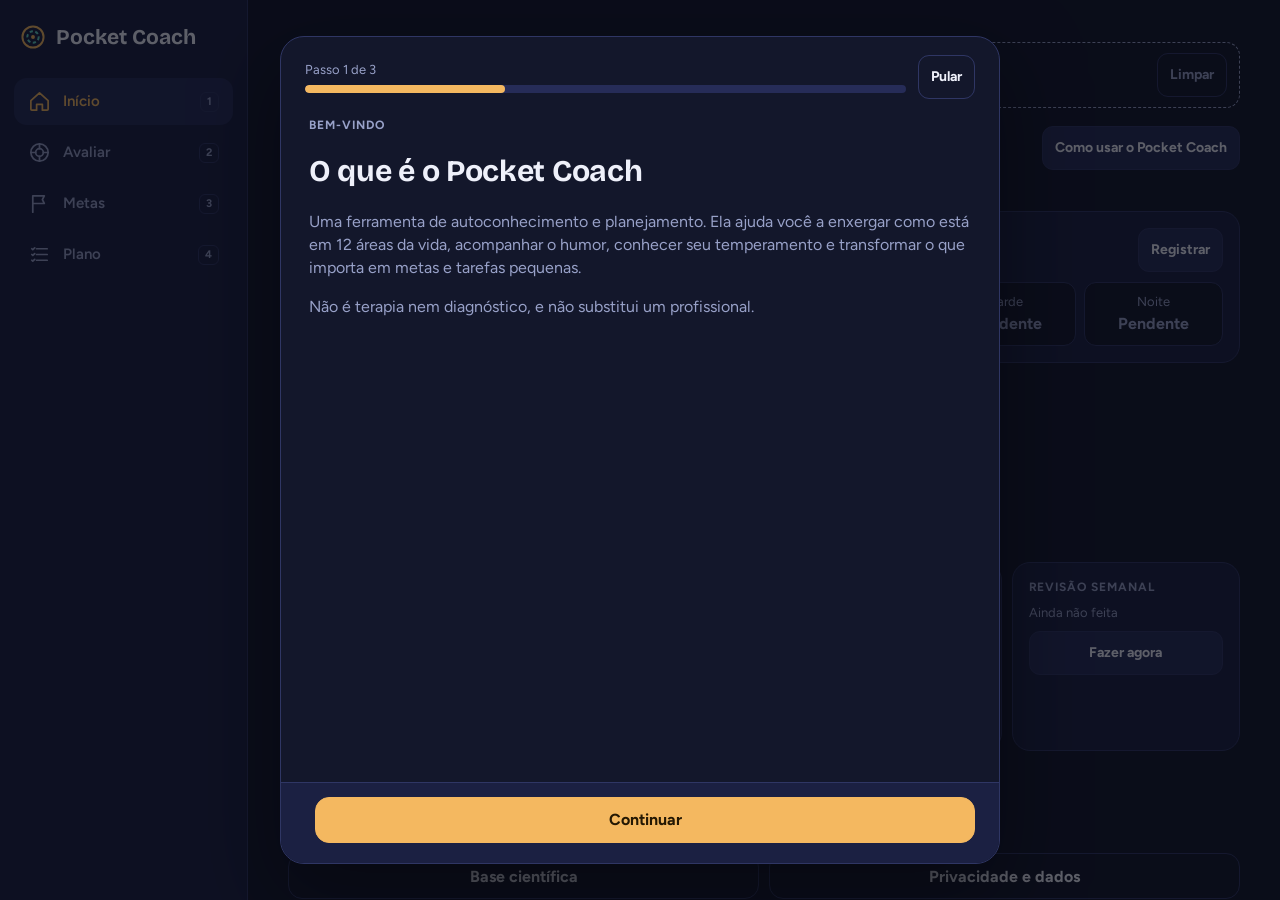
==== coach.html @ 9cab67a9 "Reúne Mapa de autoconhecimento e Pocket Coach numa página única Novo index.html funciona como hub (i" ====
<!DOCTYPE html>
<html lang="pt-BR">
<head>
<meta charset="utf-8">
<meta name="viewport" content="width=device-width, initial-scale=1, viewport-fit=cover">
<title>Pocket Coach</title>
<meta name="theme-color" content="#13172B">
<meta name="mobile-web-app-capable" content="yes">
<meta name="apple-mobile-web-app-capable" content="yes">
<meta name="apple-mobile-web-app-status-bar-style" content="black-translucent">
<meta name="apple-mobile-web-app-title" content="Pocket Coach">
<link rel="manifest" href="manifest.webmanifest">
<link rel="icon" href="icons/icon-192.png">
<link rel="apple-touch-icon" href="icons/apple-touch-icon.png">
<link rel="stylesheet" href="fonts/fonts.css">
<style>html,body{overscroll-behavior:none}#app{padding-top:env(safe-area-inset-top)}nav{padding-bottom:env(safe-area-inset-bottom)}.fab{bottom:calc(84px + env(safe-area-inset-bottom))}.toast{bottom:calc(92px + env(safe-area-inset-bottom))}</style>

<style>
/* Direção: mesa de coach noturna. Tinta azul-índigo, açafrão para o estado atual, verde-água para o desejado. Coluna única de celular. */
:root{
  --bg:#13172B; --bg-outer:#0B0E1C; --surface:#1B2042; --surface2:#262C58; --line:#2F3664;
  --text:#EEF0FA; --muted:#98A1C8; --accent:#F4B860; --accent-ink:#241803; --teal:#5FD0C0; --rose:#F58497;
  --lilac:#A99BF2; --sky:#6EB6F5;
  --display:'Bricolage Grotesque',system-ui,-apple-system,'Segoe UI',sans-serif;
  --body:'Figtree',system-ui,-apple-system,'Segoe UI',sans-serif;
  color-scheme:dark;
}
*{box-sizing:border-box}
html,body{height:100%;margin:0}
body{background:var(--bg-outer);color:var(--text);font:400 16px/1.45 var(--body);-webkit-font-smoothing:antialiased;-webkit-tap-highlight-color:transparent}
button,input,textarea,select{font:inherit;color:inherit}
button{cursor:pointer;border:0;background:none;padding:0}
h1,h2,h3,p{margin:0}
h1,h2,h3{font-family:var(--display);font-weight:700;letter-spacing:-.01em;text-wrap:balance}
:focus-visible{outline:2px solid var(--accent);outline-offset:2px;border-radius:8px}
#app{position:relative;height:100%;max-width:460px;margin:0 auto;background:var(--bg);display:flex;flex-direction:column;overflow:hidden;box-shadow:0 0 0 1px var(--line)}
.top{padding:16px 18px 10px;display:flex;align-items:center;justify-content:space-between;gap:12px;min-height:60px}
.top h1{font-size:24px}
.brand{display:flex;align-items:center;gap:10px;font-family:var(--display);font-weight:700;font-size:19px}
.brand svg{width:26px;height:26px}
main{flex:1;overflow-y:auto;padding:4px 16px 28px;display:flex;flex-direction:column;gap:14px}
nav{display:flex;background:var(--surface);border-top:1px solid var(--line)}
nav button{flex:1;display:flex;flex-direction:column;align-items:center;gap:3px;padding:9px 4px 10px;color:var(--muted);font-size:12px;font-weight:600}
nav button svg{width:23px;height:23px;fill:none;stroke:currentColor;stroke-width:1.8;stroke-linecap:round;stroke-linejoin:round}
nav button.on{color:var(--accent)}
.card{background:var(--surface);border:1px solid var(--line);border-radius:18px;padding:16px}
.card.flat{background:transparent}
.row{display:flex;gap:10px;align-items:center}
.between{justify-content:space-between}
.col{display:flex;flex-direction:column;gap:10px}
.muted{color:var(--muted)}
.cap::first-letter{text-transform:uppercase}
.small{font-size:13px}
.eyebrow{font-size:12px;font-weight:700;letter-spacing:.08em;text-transform:uppercase;color:var(--muted)}
.btn{display:inline-flex;align-items:center;justify-content:center;gap:8px;min-height:46px;padding:0 18px;border-radius:14px;font-weight:700;border:1px solid var(--line);background:var(--surface2)}
.btn.primary{background:var(--accent);color:var(--accent-ink);border-color:var(--accent)}
.btn.ghost{background:transparent}
.btn.block{width:100%}
.btn.sm{min-height:44px;padding:0 12px;font-size:14px;border-radius:11px}
.btn[disabled]{opacity:.4;cursor:not-allowed}
.btn.danger{color:var(--rose)}
.seg{display:flex;background:var(--surface);border:1px solid var(--line);border-radius:13px;padding:3px;gap:2px}
.seg button{flex:1;min-height:44px;padding:9px 6px;border-radius:10px;font-weight:600;font-size:14px;color:var(--muted)}
.seg button.on{background:var(--surface2);color:var(--text)}
.chips{display:flex;flex-wrap:wrap;gap:8px}
.chip{min-height:44px;padding:9px 14px;border-radius:999px;border:1px solid var(--line);background:var(--surface);font-size:14px;font-weight:600;color:var(--text)}
.chip.on{background:var(--accent);border-color:var(--accent);color:var(--accent-ink)}
.tag{display:inline-block;padding:3px 9px;border-radius:999px;font-size:12px;font-weight:700;background:var(--surface2);color:var(--muted)}
.tag.demo{background:transparent;border:1px dashed var(--muted)}
.tag.low{background:rgba(245,132,151,.16);color:var(--rose)}
.bar{height:8px;border-radius:99px;background:var(--surface2);overflow:hidden}
.bar>i{display:block;height:100%;border-radius:99px;background:var(--accent)}
.bar.teal>i{background:var(--teal)}
.banner{display:flex;gap:12px;align-items:center;justify-content:space-between;border:1px dashed var(--muted);border-radius:14px;padding:10px 12px;font-size:13px;color:var(--muted)}
.big{font-family:var(--display);font-weight:700;font-size:44px;line-height:1;font-variant-numeric:tabular-nums}
.radar{width:100%;height:auto;display:block;max-width:360px;margin:0 auto}
.radar .ring{fill:none;stroke:var(--line);stroke-width:1}
.radar .axis{stroke:var(--line);stroke-width:1}
.radar .mold{stroke:var(--muted);stroke-width:1.6;fill:rgba(255,255,255,.025)}
.radar .cur{fill:rgba(244,184,96,.22);stroke:var(--accent);stroke-width:2.2;stroke-linejoin:round}
.radar .prv{fill:none;stroke:var(--muted);stroke-width:1.8;stroke-dasharray:2 3;stroke-linejoin:round}
.legend i.p{border-top:3px dotted var(--muted)}
.evo text{font-family:var(--body,inherit)}
.radar .des{fill:rgba(95,208,192,.07);stroke:var(--teal);stroke-width:2;stroke-dasharray:5 4;stroke-linejoin:round}
.radar .dot{fill:var(--accent)}
.radar .lbl{fill:var(--muted);font-size:10.5px;font-weight:700;cursor:pointer}
.radar .lbl.sel{fill:var(--accent)}
.radar .lbl2{fill:var(--text);font-size:12px;font-weight:700}
.legend{display:flex;gap:16px;justify-content:center;font-size:13px;color:var(--muted)}
.legend i{display:inline-block;width:14px;height:0;border-top:3px solid var(--accent);vertical-align:middle;margin-right:6px}
.legend i.d{border-top:3px dashed var(--teal)}
.prow{display:grid;grid-template-columns:1fr auto;gap:4px 10px;align-items:center;padding:12px 0;border-top:1px solid var(--line)}
.prow:first-child{border-top:0}
.prow .bar{grid-column:1/-1}
.val{font-family:var(--display);font-weight:700;font-variant-numeric:tabular-nums}
.delta{font-size:12px;font-weight:700;margin-left:6px}
.delta.up{color:var(--teal)}.delta.dn{color:var(--rose)}
/* overlays */
.overlay{position:absolute;inset:0;background:var(--bg);display:flex;flex-direction:column;z-index:20;animation:rise .22s ease-out}
.overlay .head{display:flex;align-items:center;gap:12px;padding:14px 16px 8px}
.overlay .body{flex:1;overflow-y:auto;padding:8px 18px 20px;display:flex;flex-direction:column;gap:16px}
.overlay .foot{display:flex;gap:10px;padding:12px 16px 16px;border-top:1px solid var(--line);background:var(--surface)}
.overlay .foot .btn{flex:1}
.x{width:40px;height:40px;border-radius:12px;display:grid;place-items:center;background:var(--surface);border:1px solid var(--line);font-size:20px;color:var(--muted)}
.prog{flex:1}
@keyframes rise{from{opacity:0;transform:translateY(14px)}to{opacity:1;transform:none}}
@keyframes pop{from{opacity:0;transform:translateY(8px)}to{opacity:1;transform:none}}
.scrim{position:absolute;inset:0;background:rgba(5,7,16,.6);z-index:30;display:flex;align-items:flex-end}
.sheet{width:100%;max-height:88%;overflow-y:auto;background:var(--surface);border-radius:22px 22px 0 0;border:1px solid var(--line);border-bottom:0;padding:18px 18px 22px;display:flex;flex-direction:column;gap:14px;animation:rise .2s ease-out}
.grip{width:44px;height:4px;border-radius:9px;background:var(--line);align-self:center}
/* inputs */
.field{display:flex;flex-direction:column;gap:6px}
.field label{font-size:13px;font-weight:700;color:var(--muted)}
input[type=text],input[type=date],textarea,select{width:100%;background:var(--bg);border:1px solid var(--line);border-radius:13px;padding:12px 14px;min-height:46px}
textarea{min-height:96px;resize:vertical}
input::placeholder,textarea::placeholder{color:#6F78A3}
/* scales */
.q{display:flex;flex-direction:column;gap:10px;padding:14px 0;border-top:1px solid var(--line)}
.q:first-of-type{border-top:0}
.scale{display:flex;gap:4px}
.scale button{flex:1;min-width:0;height:42px;border-radius:10px;border:1px solid var(--line);background:var(--surface);color:var(--muted);font-weight:700;font-size:14px;font-variant-numeric:tabular-nums}
.scale button.on{background:var(--accent);border-color:var(--accent);color:var(--accent-ink)}
.ends{display:flex;justify-content:space-between;font-size:12px;color:var(--muted)}
.likert{display:flex;flex-direction:column;gap:10px}
.likert button{padding:15px 16px;border-radius:15px;border:1px solid var(--line);background:var(--surface);text-align:left;font-weight:600;display:flex;gap:12px;align-items:center}
.likert button b{width:28px;height:28px;border-radius:50%;display:grid;place-items:center;background:var(--surface2);font-size:13px}
.likert button.on{border-color:var(--accent);background:rgba(244,184,96,.14)}
.likert button.on b{background:var(--accent);color:var(--accent-ink)}
.stmt{font-family:var(--display);font-size:26px;line-height:1.2;font-weight:700;text-wrap:balance}
/* mood */
.moods{display:grid;grid-template-columns:1fr 1fr;gap:10px}
.mood{display:flex;flex-direction:column;align-items:center;gap:6px;padding:14px 8px;border-radius:18px;border:1px solid var(--line);background:var(--surface);text-align:center}
.mood .em{font-size:40px;line-height:1}
.mood .nm{font-weight:700}
.mood.on{border-color:var(--accent);background:rgba(244,184,96,.12)}
.moodlock{display:flex;flex-direction:column;gap:14px;transition:opacity .2s}
.moodlock.on{opacity:.45;filter:grayscale(.5);pointer-events:none;user-select:none}
.saved{display:flex;gap:12px;align-items:center;padding:12px 14px;border-radius:14px;background:rgba(95,208,192,.12);border:1px solid var(--teal)}
.saved .ck{width:30px;height:30px;border-radius:50%;background:var(--teal);color:var(--accent-ink);display:grid;place-items:center;font-weight:800;flex:none}
.dots{display:flex;gap:6px;margin-top:2px}
.dots span{width:30px;height:30px;border-radius:50%;border:1px solid var(--line);display:grid;place-items:center;font-size:12px;font-weight:700;color:var(--muted);background:var(--bg)}
.dots span.on{background:var(--accent);color:var(--accent-ink);border-color:var(--accent)}
/* tasks */
.task{display:flex;gap:12px;align-items:flex-start;padding:12px 0;border-top:1px solid var(--line)}
.task:first-child{border-top:0}
.chk{position:relative;flex:none;width:28px;height:28px;border-radius:50%;border:2px solid var(--muted);display:grid;place-items:center;margin-top:1px}
.chk::after{content:'';position:absolute;inset:-9px}
.chk.on{background:var(--teal);border-color:var(--teal)}
.chk svg{width:15px;height:15px;stroke:#06201C;fill:none;stroke-width:3;stroke-linecap:round;stroke-linejoin:round}
.task .tx{flex:1;min-width:0;text-align:left}
.task.done .tt{text-decoration:line-through;color:var(--muted)}
.fab{position:absolute;right:16px;bottom:84px;z-index:10;box-shadow:0 8px 24px rgba(0,0,0,.4)}
/* chat */
.bub{max-width:88%;padding:12px 14px;border-radius:18px;line-height:1.45}
.bub.c{background:var(--surface);border:1px solid var(--line);border-top-left-radius:6px;align-self:flex-start}
.bub.u{background:var(--accent);color:var(--accent-ink);font-weight:600;border-top-right-radius:6px;align-self:flex-end}
.bub.new{animation:pop .35s ease-out both}
.pgrid{display:grid;grid-template-columns:1fr 1fr;gap:10px}
.pgrid button{padding:14px;border-radius:16px;border:1px solid var(--line);background:var(--surface);text-align:left;display:flex;flex-direction:column;gap:4px}
.pgrid .val{color:var(--accent)}
.toast{position:absolute;left:50%;bottom:92px;transform:translate(-50%,10px);background:var(--text);color:#13172B;font-weight:700;font-size:14px;padding:10px 16px;border-radius:999px;opacity:0;pointer-events:none;transition:.25s;z-index:60;max-width:90%;text-align:center}
.toast.show{opacity:1;transform:translate(-50%,0)}
.stepper{display:flex;align-items:center;gap:8px}
.stepper button{width:34px;height:34px;border-radius:10px;border:1px solid var(--line);background:var(--surface2);font-size:18px;font-weight:700}
.stepper .val{min-width:30px;text-align:center}
.bf{display:flex;flex-direction:column;gap:6px;padding:14px 0;border-top:1px solid var(--line)}
.bf:first-child{border-top:0}
.track s{position:absolute;top:-3px;bottom:-3px;background:rgba(255,255,255,.2);border:1.5px solid rgba(255,255,255,.75);border-radius:6px}
.polos{display:flex;justify-content:space-between;gap:16px;font-weight:600;font-size:15px;line-height:1.3}
.scale.afs button{height:52px;display:flex;flex-direction:column;align-items:center;justify-content:center;gap:2px;padding:0}
.scale.afs button small{font-size:9.5px;font-weight:600;opacity:.8}
.polos span{flex:1}.polos span:last-child{text-align:right}
.track{position:relative;height:10px;border-radius:99px;background:var(--surface2)}
.track i{position:absolute;left:0;top:0;bottom:0;border-radius:99px}
.track u{position:absolute;top:-2px;bottom:-2px;width:1px;background:var(--line)}
.arrow{font-weight:700;font-size:15px;min-width:34px;text-align:right}
.back{display:inline-flex;align-items:center;gap:4px;min-height:40px;padding:0 14px 0 10px;border-radius:12px;border:1px solid var(--line);background:var(--surface);font-weight:700;font-size:14px;color:var(--text)}
.top .l{display:flex;align-items:center;gap:12px;min-width:0}
details.card summary{cursor:pointer;font-family:var(--display);font-weight:700;font-size:18px;list-style:none;display:flex;justify-content:space-between;align-items:center;gap:8px}
details.card summary::-webkit-details-marker{display:none}
details.card summary::after{content:'+';color:var(--accent);font-size:24px;line-height:1}
details[open].card summary::after{content:'−'}
.refs p{font-size:13px;color:var(--muted);padding-left:16px;text-indent:-16px;margin:8px 0}
.about p,.about li{font-size:15px}
.about ul{margin:0;padding-left:20px;display:flex;flex-direction:column;gap:8px}
.note{border-left:3px solid var(--accent);padding:8px 12px;background:rgba(244,184,96,.08);border-radius:0 10px 10px 0;font-size:14px}
.spark{width:100%;height:60px;display:block}

/* ===== desktop / tablet ===== */
.sbrand,.kbd{display:none}
@media (min-width:860px){.mbr{display:none}}
@media (min-width:860px){
  #app{max-width:none;display:grid;grid-template-columns:248px minmax(0,1fr);grid-template-rows:auto minmax(0,1fr);box-shadow:none}
  #layer{grid-area:2/2;width:0;height:0}
  nav{grid-column:1;grid-row:1/-1;flex-direction:column;gap:4px;padding:22px 14px;border-top:0;border-right:1px solid var(--line);align-items:stretch}
  .sbrand{display:flex;margin:0 6px 22px;font-size:21px}
  nav button{flex:none;flex-direction:row;gap:12px;padding:12px 14px;border-radius:13px;font-size:15px;justify-content:flex-start}
  nav button:hover{background:var(--surface2);color:var(--text)}
  nav button.on{background:var(--surface2);color:var(--accent)}
  nav .kbd{display:inline-block;margin-left:auto;font-size:11px;font-weight:700;color:var(--muted);border:1px solid var(--line);border-radius:6px;padding:1px 6px}
  .top{grid-column:2;grid-row:1;padding:26px 40px 8px;min-height:0}
  .top .brand{display:none}
  .top h1{font-size:30px}
  #app:has(main.wide) .top{padding-inline:max(40px,calc((100% - 1080px)/2))}
  #app:has(main:not(.wide)) .top{padding-inline:max(40px,calc((100% - 760px)/2))}
  main{grid-column:2;grid-row:2;padding:8px max(40px,calc((100% - 760px)/2)) 48px;gap:16px}
  main.wide{padding-inline:max(40px,calc((100% - 1080px)/2))}
  .radar{max-width:440px}
  .overlay{inset:4vh 0;margin:0 auto;width:min(720px,94vw);border-radius:24px;border:1px solid var(--line);box-shadow:0 0 0 100vmax rgba(5,7,16,.62),0 30px 80px rgba(0,0,0,.5);overflow:hidden}
  .overlay .body{padding:10px 28px 24px}
  .overlay .head{padding:18px 24px 8px}
  .overlay .foot{padding:14px 24px 20px}
  .scrim{align-items:center;justify-content:center}
  .sheet{width:min(580px,94vw);max-height:90%;border-radius:22px;border-bottom:1px solid var(--line)}
  .fab{right:40px;bottom:32px}
  .toast{bottom:32px}
  .btn:hover:not([disabled]){filter:brightness(1.1)}
  .chip:hover,.pgrid button:hover,.mood:hover,.likert button:hover{border-color:var(--muted)}
}
@media (min-width:1180px){
  main.wide{display:grid;grid-template-columns:repeat(2,minmax(0,1fr));align-items:start;gap:18px}
  main.wide>.span2,main.wide>.banner,main.wide>.seg{grid-column:1/-1}
  main.s-roda>section:nth-of-type(1):not(:only-of-type){grid-column:1;grid-row:2/span 3;position:sticky;top:0}
  main.s-roda>section:nth-of-type(n+2),main.s-roda>button{grid-column:2}
  main.s-roda>section:nth-of-type(1):only-of-type{grid-column:1/-1}
}
@media (prefers-reduced-motion:reduce){*{animation:none!important;transition:none!important;scroll-behavior:auto!important}}
</style>
</head>
<body>
<div id="app">
  <div class="top" id="top"></div>
  <main id="main"></main>
  <nav id="nav" aria-label="Navegação principal"></nav>
  <div id="layer"></div>
  <div class="toast" id="toast" role="status" aria-live="polite"></div>
</div>
<script>
(()=>{
'use strict';
/* ============ utilidades ============ */
const KEY='pocketcoach.v2';
const $=s=>document.querySelector(s);
const esc=s=>String(s==null?'':s).replace(/[&<>"']/g,c=>({'&':'&amp;','<':'&lt;','>':'&gt;','"':'&quot;',"'":'&#39;'}[c]));
const pad=n=>String(n).padStart(2,'0');
const dk=d=>d.getFullYear()+'-'+pad(d.getMonth()+1)+'-'+pad(d.getDate());
const parse=k=>{const a=k.split('-').map(Number);return new Date(a[0],a[1]-1,a[2])};
const addD=(k,n)=>{const d=parse(k);d.setDate(d.getDate()+n);return dk(d)};
const today=()=>dk(new Date());
const f1=n=>(Math.round(n*10)/10).toFixed(1).replace('.',',');
const fdate=(k,o)=>parse(k).toLocaleDateString('pt-BR',o||{day:'numeric',month:'short'});
const diffDays=(a,b)=>Math.round((parse(a)-parse(b))/864e5);
const pick=a=>a[Math.floor(Math.random()*a.length)];
const mean=a=>a.reduce((x,y)=>x+y,0)/a.length;

/* ============ dados: pilares ============ */
const P=[
 {id:'sau',ab:'SAU',n:'Saúde e disposição',area:'Pessoal'},
 {id:'int',ab:'INT',n:'Intelecto e habilidades',area:'Pessoal'},
 {id:'emo',ab:'EMO',n:'Equilíbrio emocional',area:'Pessoal'},
 {id:'car',ab:'CAR',n:'Carreira e negócios',area:'Contribuição social'},
 {id:'fin',ab:'FIN',n:'Finanças',area:'Contribuição social'},
 {id:'res',ab:'RES',n:'Responsabilidade social',area:'Contribuição social'},
 {id:'fam',ab:'FAM',n:'Família',d:'pais, irmãos e filhos',area:'Relacionamentos'},
 {id:'amo',ab:'AMO',n:'Relacionamento amoroso',area:'Relacionamentos'},
 {id:'soc',ab:'SOC',n:'Vida social',area:'Relacionamentos'},
 {id:'laz',ab:'LAZ',n:'Lazer',d:'hobbies e diversão',area:'Qualidade de vida'},
 {id:'esp',ab:'ESP',n:'Espiritualidade',area:'Qualidade de vida'},
 {id:'sat',ab:'SAT',n:'Satisfação com a vida',area:'Qualidade de vida'}];
const PM=Object.fromEntries(P.map(p=>[p.id,p]));

const COND=[
 {k:'estudante',t:'Sou estudante'},
 {k:'aposentado',t:'Sou aposentado(a)'},
 {k:'filhos',t:'Tenho filhos'},
 {k:'solteiro',t:'Não tenho relacionamento amoroso'}];

const ITEMS={
 sau:{base:['Tenho um sono restaurador.','Pratico exercícios físicos de maneira regular e eficaz.','Tenho uma alimentação equilibrada e nutritiva.','Estou satisfeito(a) com minha aparência física.','Sou uma pessoa cheia de energia e vitalidade.']},
 int:{base:['Tenho buscado adquirir novos conhecimentos (palestras, cursos de capacitação, etc.).','O conhecimento adquirido traz resultados práticos para minha vida.','Pratico a leitura com frequência (livros, notícias, revistas especializadas, etc.).','Tenho aprendido habilidades que me ajudem a superar meus desafios.','Tenho buscado ampliar minha cultura de modo geral.']},
 emo:{base:['Consigo responder a eventos estressantes com assertividade, sem perder o controle.','Sinto emoções positivas com mais frequência do que emoções negativas.','Consigo tomar decisões assertivas em momentos de pressão.']},
 car:{base:['Estou satisfeito(a) com meu trabalho.','Tenho perspectivas de crescimento em minha carreira.','Trabalho na profissão que escolhi.','Invisto em meu desenvolvimento intelectual.','Tenho metas claras para essa área de minha vida. Sei aonde quero chegar.'],
  cond:{estudante:['Estou plenamente satisfeito(a) com o curso que faço atualmente.','Faço este curso por escolha minha.','Faço cursos complementares significativos para minha futura carreira.','Dedico-me significativamente aos meus estudos.'],
        aposentado:['Vivo meu tempo de forma bem organizada para aproveitar minha aposentadoria.','Pratico um hobby revigorante regularmente.','Estou satisfeito(a) com a minha condição de aposentado(a).']}},
 fin:{base:['Ganho adequadamente pelo trabalho que realizo.','Considero que possuo equilíbrio financeiro.','Meu padrão de vida é compatível com meus ganhos.','Ganho mais dinheiro do que preciso para manter uma boa qualidade de vida.','Tenho o hábito de investir meus rendimentos e acompanhar a rentabilidade.'],
  cond:{estudante:['Meu recurso financeiro satisfaz minhas necessidades.','Gasto menos do que costumo receber.','Preocupo-me em administrar meus recursos financeiros.']}},
 res:{base:['Estou atento(a) às demandas da minha vizinhança/comunidade.','Preocupo-me com a preservação do meio ambiente e ajo com economia de eletricidade e água, reciclagem de lixo, etc.','Tenho costume de ajudar os mais necessitados (com dinheiro ou trabalho voluntário).','Participo de campanhas solidárias.']},
 fam:{base:['Sinto gratidão pelo que meus pais fizeram por mim.','Sinto gratidão pelo que meus cuidadores/tutores fizeram por mim.','Possuo uma relação harmoniosa e de respeito com minha família.','Vivo em união com minha família.','Expresso abertamente afeto e carinho pela minha família.','Estou satisfeito(a) com minhas relações familiares.'],
  cond:{filhos:['Minha relação com meus filhos é de compreensão e respeito mútuo.','Demonstro aos meus filhos que eles podem confiar em mim.','Expresso nas minhas palavras e comportamento o meu carinho pelos meus filhos.','Minha relação com meus filhos é equilibrada, pois consigo demonstrar cuidado sem sufocá-los.','Reservo e passo um tempo de qualidade satisfatório com meu(s) filho(s), capaz de gerar união entre nós.']}},
 amo:{base:['Existe harmonia em meu relacionamento (namoro, casamento, etc.).','Busco considerar as ideias e opiniões do(a) meu(minha) companheiro(a).','Sinto que sou compreendido(a) por minha(meu) parceira(o).','Minha vida sexual é satisfatória.','Há respeito e fidelidade em meu relacionamento amoroso.'],
  cond:{solteiro:['Estou satisfeito(a) em estar solteiro(a).','Sou feliz em estar comigo mesmo(a).','Estar solteiro(a), para mim, é uma opção neste momento.']}},
 soc:{base:['Possuo um círculo agradável de amigos e amigas.','Possuo vida social satisfatória, de acordo com meus propósitos.','Quando estou com minhas amizades, consigo agradar e ser agradado(a), sem me sufocar ou sufocar os outros.']},
 laz:{base:['Possuo um hobby/passatempo revigorante.','Tenho o hábito de me divertir na medida certa.','Meus momentos de lazer não são negligenciados constantemente em função das minhas obrigações.','Tenho vontade e energia suficientes para me dedicar aos meus momentos de lazer.']},
 esp:{base:['Pratico momentos de contemplação (da natureza, do corpo, da mente) regularmente.','Estou em paz comigo mesmo(a).','Tenho um sentido/propósito de vida.','Tenho uma visão positiva de futuro.','Sinto que faço parte de um todo maior do que eu.']},
 sat:{base:['Tenho conseguido trazer para a vida prática o potencial que existe dentro de mim.','Minha vida se aproxima dos meus ideais.','A minha condição de vida é excelente.','Até agora, consegui obter aquilo que era importante na vida.','Se pudesse viver a minha vida de novo, não alteraria praticamente nada.']}
};
function itemsFor(id,cond){
  const it=ITEMS[id];let a=it.base.slice();
  if(it.cond)Object.keys(it.cond).forEach(k=>{if(cond&&cond[k])a=a.concat(it.cond[k])});
  return a;
}

/* ============ dados: coach (frases de acolhimento, subáreas e mensagens) ============ */
const CH={
 car:{subs:[["Gerenciar estresse e pressão no trabalho", "Reduzir a sobrecarga com estratégias de regulação do estresse e limites de carga de trabalho.", "hum"], ["Melhorar foco e produtividade", "Organizar a atenção e as prioridades para produzir sem esgotamento.", "rot"], ["Equilibrar vida profissional e pessoal", "Definir fronteiras entre trabalho e vida pessoal e proteger o tempo de recuperação.", "lim"], ["Encontrar mais propósito e satisfação no trabalho", "Examinar o que no trabalho é significativo e onde há margem para ajustar funções e escolhas.", null], ["Autoconfiança e liderança", "Desenvolver autoeficácia e comunicação para assumir responsabilidades e influenciar decisões.", "soc"]]},
 sau:{subs:[["Criar uma rotina de autocuidado físico", "Estabelecer hábitos simples e sustentáveis de cuidado com o corpo.", "rot"], ["Melhorar hábitos alimentares", "Fazer ajustes graduais na alimentação, com mudanças pequenas e mensuráveis.", "rot"], ["Aumentar energia e disposição diária", "Identificar o que reduz sua energia (sono, rotina, carga) e testar ajustes.", "hum"], ["Regular o sono e descanso", "Regularizar horários e condições de sono, que sustentam humor e desempenho.", "hum"], ["Retomar a prática de atividade física", "Reintroduzir movimento em doses viáveis, priorizando frequência antes de intensidade.", "rot"]]},
 int:{subs:[["Melhorar foco e concentração nos estudos", "Estruturar sessões de estudo com menos interrupções e um objetivo claro por sessão.", "rot"], ["Desenvolver novas competências profissionais", "Definir uma competência-alvo e um plano de prática alinhado à carreira.", "nov"], ["Criar disciplina para o aprendizado contínuo", "Transformar o estudo em hábito, com horários e gatilhos definidos.", "rot"], ["Organizar tempo de estudo e rotina mental", "Planejar a semana de estudo e reduzir a sobrecarga de tarefas simultâneas.", "rot"], ["Melhorar memória e retenção de informações", "Usar recuperação ativa e revisão espaçada no lugar da simples releitura.", "nov"]]},
 emo:{subs:[["Reduzir ansiedade e preocupação excessiva", "Praticar regulação (respiração, reavaliação, registro de pensamentos) e reduzir gatilhos evitáveis.", "hum"], ["Praticar autocompaixão e aceitação", "Tratar as próprias falhas com a consideração que se daria a outra pessoa, sem abrir mão de padrões.", "hum"], ["Melhorar autoestima e autoconfiança", "Apoiar a autoavaliação em evidências de ações realizadas, e não em desempenho perfeito.", "hum"], ["Superar bloqueios emocionais e crenças limitantes", "Identificar crenças rígidas que restringem suas escolhas e testá-las com experimentos pequenos.", "hum"], ["Aprender a lidar com críticas e frustrações", "Separar a informação útil da crítica e desenvolver respostas mais calmas à frustração.", "hum"]]},
 fin:{subs:[["Sair das dívidas e recuperar estabilidade financeira", "Mapear dívidas, priorizar pelo custo e renegociar; considerar serviços gratuitos de educação financeira.", "rot"], ["Criar hábitos de consumo consciente", "Rever gastos por categoria e ajustar decisões de compra por impulso.", "rot"], ["Planejar metas financeiras de curto e longo prazo", "Definir valores e prazos para reserva, objetivos e aposentadoria.", "rot"], ["Aprender a investir e multiplicar recursos", "Estudar conceitos básicos de risco, prazo e diversificação antes de decidir.", "nov"], ["Construir independência e segurança financeira", "Estruturar renda, reserva e proteção contra imprevistos.", "rot"]]},
 res:{subs:[["Engajar-se em causas comunitárias ou ambientais", "Escolher uma causa e uma forma concreta de participar, com frequência realista.", "soc"], ["Aprender a contribuir de forma ética e sustentável", "Examinar o impacto das suas escolhas de consumo e ação e ajustá-las com critérios claros.", null], ["Fortalecer empatia e cidadania ativa", "Ampliar a compreensão de perspectivas diferentes e participar de decisões coletivas.", null], ["Tornar-se um agente de transformação social", "Definir um problema, aliados e um primeiro projeto de pequena escala.", "soc"], ["Integrar valores sociais às escolhas pessoais", "Alinhar hábitos cotidianos (trabalho, consumo, tempo) aos valores declarados.", null]]},
 fam:{subs:[["Estabelecer limites saudáveis", "Comunicar com clareza e respeito o que é aceitável para você e sustentar o combinado.", "lim"], ["Fortalecer vínculos afetivos e apoio mútuo", "Criar rituais de contato e gestos regulares de cuidado.", null], ["Resolver conflitos familiares pendentes", "Escolher um conflito, definir o resultado desejado e preparar uma conversa objetiva.", "lim"], ["Equilibrar tempo e presença com familiares", "Reservar tempo de atenção plena com a família, mesmo que curto.", "rot"], ["Construir um ambiente familiar mais harmonioso", "Combinar regras e responsabilidades da casa e reduzir fontes recorrentes de atrito.", "lim"]]},
 amo:{subs:[["Melhorar comunicação e escuta no relacionamento", "Praticar pedidos claros e escuta sem interrupção.", "soc"], ["Reacender conexão e intimidade emocional", "Reintroduzir tempo de qualidade e gestos de atenção na rotina do casal.", null], ["Aprender a lidar com ciúmes e inseguranças", "Identificar gatilhos, testar pensamentos automáticos e conversar sobre necessidades sem acusação.", "hum"], ["Construir uma relação mais equilibrada e madura", "Revisar a divisão de responsabilidades e as expectativas mútuas.", "lim"], ["Desenvolver amor-próprio para relacionar-se melhor", "Fortalecer autocuidado e limites individuais dentro da relação.", "hum"]]},
 soc:{subs:[["Ampliar círculo social e fazer novas amizades", "Escolher contextos regulares (grupos, atividades) em que o contato se repita.", "soc"], ["Melhorar habilidades de comunicação interpessoal", "Praticar escuta ativa e expressão clara em situações reais.", "soc"], ["Sentir-se mais confiante em ambientes sociais", "Fazer exposição gradual a situações sociais, com metas pequenas.", "soc"], ["Criar vínculos significativos e duradouros", "Manter contato regular com poucas pessoas importantes.", null], ["Equilibrar tempo entre vida social e individual", "Definir quanto tempo social e quanto tempo a sós você precisa.", null]]},
 laz:{subs:[["Redescobrir prazer e leveza no dia a dia", "Registrar o que lhe dá prazer e reintroduzir essas atividades na rotina.", "hum"], ["Criar tempo para atividades prazerosas", "Proteger blocos de tempo na agenda para lazer.", "rot"], ["Desenvolver um novo hobby ou talento", "Experimentar uma atividade nova por algumas semanas antes de decidir se continua.", "nov"], ["Equilibrar rotina entre produtividade e descanso", "Distribuir pausas e recuperação ao longo da semana.", "hum"], ["Planejar momentos de lazer e viagens", "Planejar com antecedência para reduzir a chance de adiamento.", "rot"]]},
 esp:{subs:[["Reconectar-se com valores e propósito de vida", "Esclarecer valores e examinar se as escolhas atuais os refletem.", null], ["Desenvolver hábitos de meditação ou oração", "Manter uma prática diária curta (5 a 10 minutos) em horário fixo.", "rot"], ["Buscar sentido e coerência nas experiências", "Refletir por escrito sobre experiências marcantes e o que delas se extrai.", null], ["Viver com mais serenidade e fé (independente de religião)", "Cultivar práticas de calma e confiança alinhadas às suas crenças.", "hum"], ["Cultivar compaixão e paz interior", "Praticar bondade consigo e com os outros e reduzir a ruminação.", "hum"]]},
 sat:{subs:[["Identificar o que dá sentido à sua existência", "Mapear as atividades e relações que mais lhe dão sentido.", null], ["Equilibrar prioridades e papéis de vida", "Examinar a distribuição de tempo entre os papéis que você exerce e o que precisa mudar.", "lim"], ["Alinhar metas pessoais com valores essenciais", "Rever suas metas à luz dos valores que você escolheu.", null], ["Fortalecer sentimento de propósito e direção", "Definir uma direção de médio prazo e marcos de verificação.", null], ["Criar uma visão de futuro inspiradora", "Descrever por escrito como gostaria que fosse sua vida em um ano.", "nov"]]}
};
const STEPS={
 sau:['Caminhar 15 minutos hoje','Dormir e acordar no mesmo horário por 3 dias','Beber um copo d’água ao acordar'],
 int:['Reservar 25 minutos de estudo sem celular','Escolher um curso ou livro e marcar a primeira sessão','Anotar uma coisa aprendida hoje'],
 emo:['Fazer 3 minutos de respiração lenta','Anotar o que senti hoje e o que provocou','Conversar com alguém de confiança sobre o que pesa'],
 car:['Listar 3 prioridades da semana no trabalho','Bloquear 1 hora de foco na agenda','Marcar uma conversa sobre carreira com alguém que admiro'],
 fin:['Listar todas as despesas fixas do mês','Definir um valor mensal para guardar','Revisar assinaturas e cancelar uma que não uso'],
 res:['Pesquisar uma causa ou ação voluntária perto de mim','Separar itens para doação','Adotar um hábito de economia de água ou energia'],
 fam:['Ligar para um familiar hoje','Combinar um programa com a família neste mês','Escrever uma mensagem de gratidão a alguém da família'],
 amo:['Reservar 20 minutos de conversa sem telas','Planejar um momento a dois ou comigo','Dizer algo que admiro em quem amo'],
 soc:['Convidar um amigo para um café','Retomar contato com alguém que não vejo há tempo','Participar de um grupo ou evento neste mês'],
 laz:['Reservar 1 hora por semana só para lazer','Listar 5 atividades que me dão prazer','Planejar um passeio para o fim de semana'],
 esp:['Praticar 5 minutos de silêncio ou oração','Escrever meus três valores mais importantes','Passar 15 minutos em contato com a natureza'],
 sat:['Escrever o que dá sentido à minha vida hoje','Descrever como seria um dia ideal daqui a 1 ano','Escolher uma meta alinhada aos meus valores']
};

/* ============ dados: AFECTS, seção emocional (temperamento emocional) ============
   Escala de Temperamentos Afetivos e Emocionais Compostos (Lara et al., 2012; Ottoni, Lorenzi et al., 2010).
   48 pares de polos opostos, 7 pontos, 6 dimensões de 8 itens (cada uma com 2 facetas de 4).
   No formulário, os itens 17 a 32 trazem o polo ALTO à esquerda (3º elemento = 1); eles são invertidos (8 − x)
   para que, em todas as dimensões, pontuação maior signifique mais da dimensão. Escores de 8 a 56. */
const AFI=[["Pessimista", "Otimista"], ["É difícil eu sentir prazer", "É fácil eu sentir prazer"], ["Triste e desanimado", "Alegre e animado"], ["Minha autoestima é baixa", "Minha autoestima é alta"], ["Fico indiferente a novas atividades", "Fico entusiasmado com novas atividades"], ["Desmotivado e desinteressado", "Motivado e interessado"], ["Faltam-me objetivos e força de vontade", "Tenho objetivos e força de vontade"], ["Parado e sem energia", "Ativo e energético"], ["Tranquilo", "Apressado e imediatista"], ["Ponderado", "Sou de extremos, do tipo 8 ou 80"], ["Flexível", "Teimoso"], ["Paciente", "Impaciente"], ["Calmo", "Irritado"], ["Pacífico", "Agressivo"], ["Controlado", "Explosivo"], ["Confio nas pessoas", "Desconfiado"], ["Medroso", "Ousado", 1], ["Inibido e contido", "Desinibido e espontâneo", 1], ["Preocupado", "Despreocupado", 1], ["Fico paralisado frente ao perigo", "Reajo rapidamente frente ao perigo", 1], ["Cauteloso", "Descuidado", 1], ["Penso antes de agir", "Impulsivo, ajo sem pensar", 1], ["Prudente", "Imprudente", 1], ["Evito correr riscos", "Gosto de correr riscos", 1], ["Eu me culpo facilmente", "É raro eu me sentir culpado", 1], ["Lido mal com a rejeição", "Lido bem com a rejeição", 1], ["Sou sensível a críticas", "Suporto bem críticas", 1], ["Eu fico magoado facilmente", "Dificilmente fico magoado", 1], ["Tenho dificuldade em superar traumas", "Tenho facilidade em superar traumas", 1], ["Sou sensível ao estresse", "Resisto bem ao estresse", 1], ["Lido mal com situações de pressão", "Lido bem com situações de pressão", 1], ["Tenho baixa tolerância à frustração", "Tenho alta tolerância à frustração", 1], ["Jogo a culpa dos meus erros para os outros", "Assumo a culpa pelos meus erros"], ["Tento me esquivar dos meus problemas", "Enfrento meus problemas de frente"], ["Espero que meus problemas se resolvam sozinhos", "Procuro resolver meus problemas"], ["Deixo meus problemas pessoais acumularem", "Resolvo meus problemas pessoais assim que posso"], ["Tenho dificuldade em resolver meus conflitos com pessoas", "Tenho facilidade em resolver meus conflitos com pessoas"], ["Tenho dificuldade em encontrar soluções", "Tenho facilidade em encontrar soluções"], ["Tendo a repetir meus erros", "Aprendo com meus erros"], ["Sofrer me tornou mais frágil", "Sofrer me tornou mais forte"], ["Desatento", "Atento"], ["Dispersivo", "Focado"], ["Planejo mal minhas atividades", "Planejo bem minhas atividades"], ["Não concluo as tarefas que eu começo", "Concluo as tarefas, mesmo as longas e difíceis"], ["Desorganizado", "Organizado"], ["Indisciplinado", "Disciplinado"], ["Irresponsável", "Responsável"], ["Displicente", "Perfeccionista"],
 ["Tenho impulsos do desejo leves","Meus impulsos do desejo são fortes"],
 ["Sou moderado no que eu gosto","Exagero no que eu gosto"],
 ["Sei me conter na busca de prazer","Facilmente me rendo às tentações do prazer"],
 ["Mantenho o juízo quando quero algo","Faço loucuras quando quero algo"]];
const AFPAGES=['vol','des','ang','inh','sen','cop','con'];   /* ordem do instrumento */
const AFD=[
 {"k": "vol", "n": "Vontade", "c": "var(--accent)", "ix": [0, 1, 2, 3, 4, 5, 6, 7], "fn": ["Positividade", "Energia"], "nm": [35.4, 12.0], "nf": [34.2, 12.1], "what": "É o principal fator que nos move em direção a objetivos e metas: faz levantar da cama e fazer o que queremos e devemos, e permite enfrentar situações enfadonhas por estarem ligadas a um fim maior.", "hi": "Com Vontade alta, você tende a não desistir fácil e a persistir até conquistar, apesar das dificuldades. Use isso em metas de prazo mais longo e cuide para não assumir compromissos demais nem descuidar do descanso.", "lo": "Com Vontade mais baixa, iniciar e sustentar metas tende a custar mais. Prefira passos pequenos, ligados a um sentido claro, e proteja o descanso. Se tristeza e falta de energia forem persistentes, converse com um profissional de saúde mental.", "fx": ["Sua positividade (humor, prazer, autoestima) está acima da sua energia para agir: a disposição existe, e o desafio costuma ser transformá-la em ação. Passos pequenos e horários fixos ajudam.", "Sua energia e determinação estão acima da positividade: você faz mesmo sem estar animado. Cuide também do humor e do prazer, e não só do desempenho."], "prelim": false},
 {"k": "des", "n": "Desejo", "c": "var(--lilac)", "ix": [48, 49, 50, 51], "fn": null, "nm":null, "nf": null, "what": "Está ligado ao início de uma nova atividade ou empreitada: começa rápido, busca gratificação imediata e termina rapidamente.", "hi": "Com Desejo alto, os impulsos por prazer imediato tendem a ser fortes: pode haver atração por atividades intensas ou de risco, frustração quando algo de interesse não se realiza e dificuldade de aprender com erros impulsivos. Use regras do tipo “se-então”, reduza gatilhos no ambiente e planeje recompensas. Se perceber perda de controle com álcool, outras substâncias, compras ou comida, procure um profissional.", "lo": "Com Desejo mais baixo, você tende a se conter e a sentir pouca pressa por gratificação imediata. Isso protege de impulsos, mas pode deixar o início de projetos mais lento: comece por algo rápido e prazeroso e planeje recompensas pelo caminho.", "fx": null, "prelim": true},
 {"k": "ang", "n": "Raiva", "c": "var(--rose)", "ix": [8, 9, 10, 11, 12, 13, 14, 15], "fn": ["Intensidade", "Irritabilidade"], "nm": [31.9, 11.5], "nf": [34.2, 11.6], "what": "Tem a ver com dominância e competitividade. Serve para neutralizar ou bloquear o que se opõe, e surge quando o que queremos não acontece ou acontece o que não queríamos.", "hi": "Com Raiva alta, a reação pode ser forte e rápida: útil na defesa de uma ideia, de pessoas, território ou posses, mas, em excesso, pode se ligar a teimosia e a reações desproporcionais difíceis de reparar. Metas de regulação ajudam: pausar antes de responder, nomear o que irritou e reparar logo quando exagerar.", "lo": "Com Raiva baixa, você tende a manter a calma e a ceder espaço. É uma vantagem nos conflitos, mas vale treinar firmeza e defesa de limites, para não engolir incômodos.", "fx": ["Você reage mais com intensidade (pressa, extremos, teimosia) do que com irritação aberta: perceber o “8 ou 80” antes de decidir é o primeiro passo.", "Sua irritabilidade (impaciência, irritação, desconfiança) pesa mais do que a intensidade: pausas e combinados prévios ajudam."], "prelim": false},
 {"k": "inh", "n": "Inibição", "c": "var(--sky)", "ix": [16, 17, 18, 19, 20, 21, 22, 23], "fn": ["Medo", "Cautela"], "nm": [37.7, 7.9], "nf": [39.5, 8.3], "what": "É composta por medo, preocupação e timidez, mais cautela, prudência, cuidado e aversão ao perigo. Nos protege, mas pode imobilizar.", "hi": "Com Inibição alta, você tende a pensar muito antes de agir. Isso protege, mas pode custar oportunidades profissionais, financeiras e afetivas. Metas com passos graduais e pequenos riscos planejados ajudam; defina um prazo para decidir.", "lo": "Com Inibição baixa, você tende a agir rápido e a aceitar riscos, o que traz iniciativa, mas pode levar a impulsividade e a conflitos com regras sociais. Inclua etapas de checagem e previsão de consequências antes de decisões importantes.", "fx": ["O medo e a preocupação pesam mais do que a cautela: parte da inibição vem de antecipar ameaças, e não de planejar. Transformar a preocupação em um plano concreto ajuda.", "Sua cautela supera o medo: você é prudente sem se paralisar, o que é uma vantagem. Só cuide para a prudência não adiar decisões."], "prelim": false},
 {"k": "sen", "n": "Sensibilidade", "c": "var(--rose)", "ix": [24, 25, 26, 27, 28, 29, 30, 31], "fn": ["Interpessoal", "A eventos"], "nm": [35.7, 11.4], "nf": [40.9, 11.4], "what": "Corresponde à vulnerabilidade ao atrito interpessoal (ser facilmente impactado por críticas e rejeição pessoal ou profissional) e à reação a estresse, pressão e frustração.", "hi": "Com Sensibilidade alta, pressão e críticas pesam mais, o que pode reduzir a persistência diante de dificuldades. Planeje folga de carga, apoios e metas menores; pedir feedback em doses pequenas treina a tolerância. Considere priorizar Equilíbrio emocional.", "lo": "Com Sensibilidade baixa, você tolera bem frustração e estresse prolongado. Essa base permite metas mais desafiadoras, mas fique atento ao cansaço acumulado, que nem sempre aparece como incômodo.", "fx": ["Sua sensibilidade é maior nas relações (críticas, rejeição, culpa, mágoa): metas que incluam pedir feedback em doses pequenas ajudam.", "Sua sensibilidade é maior diante de estresse, pressão e frustração do que de críticas: planeje folgas e limites de carga."], "prelim": false},
 {"k": "cop", "n": "Coping", "c": "var(--teal)", "ix": [32, 33, 34, 35, 36, 37, 38, 39], "fn": ["Encarar", "Resolver"], "nm": [36.9, 11.4], "nf": [36.9, 11.4], "what": "Coping / maturidade: a habilidade de encarar e resolver questões pessoais de forma adaptativa, administrando situações estressantes mais do que suprimindo-as ou dominando-as.", "hi": "Com Coping alto, você tende a assumir a responsabilidade pelo problema e a resolver com assertividade e foco na solução. Use isso para prever obstáculos e montar planos B nas metas.", "lo": "Com Coping mais baixo, problemas podem se acumular e o aprendizado com a experiência fica mais lento. Divida cada problema em passos pequenos com data, peça ajuda cedo e registre o que aprendeu a cada tentativa.", "fx": ["Você encara os problemas, mas encontra mais dificuldade em resolvê-los: decomponha em passos e peça ajuda na etapa de solução.", "Você resolve bem, mas pode adiar o encarar: comece nomeando o problema em uma frase e marcando uma data para olhá-lo."], "prelim": false},
 {"k": "con", "n": "Controle", "c": "var(--accent)", "ix": [40, 41, 42, 43, 44, 45, 46, 47], "fn": ["Foco", "Ordem"], "nm": [39.4, 10.6], "nf": [38.7, 11.0], "what": "Controle / autodirecionamento: monitorar e avaliar o ambiente e fazer ajustes, com atenção, julgamento do que é adequado e planejamento de passos estratégicos.", "hi": "Com Controle alto, planejar e sustentar rotina tendem a ser pontos fortes. O risco é exagerar na previsibilidade e gastar tempo demais organizando: defina um tempo máximo para planejar e aceite o “bom o bastante”.", "lo": "Com Controle mais baixo, manter foco e organização custa mais: prefira passos pequenos, lembretes, prazos curtos e poucas tarefas por dia.", "fx": ["Seu foco (atenção, planejamento, conclusão) está acima da sua organização: listas e rotinas simples ajudam a sustentar o que a atenção começa.", "Sua ordem e disciplina estão acima do foco: cuide de pausas e de escolher poucas prioridades."], "prelim": false}];
const AFM=Object.fromEntries(AFD.map(d=>[d.k,d]));
const AFMID='Você está na faixa intermediária. Ajuste a estratégia ao contexto de cada meta.';
const AFLV=['Abaixo da referência','Faixa intermediária','Acima da referência'];
const AFSC=['Muito','Médio','Pouco','Neutro','Pouco','Médio','Muito'];
const afv=(ans,i)=>AFI[i][2]?8-ans[i]:ans[i];
function afScores(ans){
  const o={},fa={};
  AFD.forEach(d=>{o[d.k]=d.ix.reduce((s,i)=>s+afv(ans,i),0);if(d.fn)fa[d.k]=[d.ix.slice(0,4),d.ix.slice(4)].map(g=>g.reduce((s,i)=>s+afv(ans,i),0))});
  return {scores:o,fa:fa};
}
/* Funcionamento Emocional Global: vontade + controle + coping + cautela − raiva − sensibilidade − medo + 60 */
function afFeg(b){
  if(!b||!b.fa||!b.scores)return null;const s=b.scores;
  return s.vol+s.con+s.cop+b.fa.inh[1]-s.ang-s.sen-b.fa.inh[0]+60;
}
function afRef(k){
  const d=AFM[k];if(!d.nm)return null;
  const r=S.afRef||'g';
  if(r==='m')return d.nm;if(r==='f')return d.nf;
  return [(d.nm[0]+d.nf[0])/2,(d.nm[1]+d.nf[1])/2];
}
/* sem norma (Desejo): posição na escala, média dos itens ≤3 / ≥5 */
function afLvl(k,sc){const ref=afRef(k);if(ref){const z=(sc-ref[0])/ref[1];return z<=-0.67?0:z>=0.67?2:1}const a=sc/AFM[k].ix.length;return a<=3?0:a>=5?2:1}
function afLevel(k){return S.af&&S.af.scores&&S.af.scores[k]!=null?afLvl(k,S.af.scores[k]):null}
const afN=k=>AFM[k].ix.length;
/* radar: 0% = pontuação mínima, 100% = máxima de cada dimensão */
function afRadar(sc){
  const DD=AFD.filter(d=>sc[d.k]!=null),n=DD.length;
  const cx=200,cy=165,R=104;
  const ang=i=>(-90+i*360/n)*Math.PI/180;
  const pt=(i,v,r)=>{const rr=(r==null?R:r)*v;return[cx+rr*Math.cos(ang(i)),cy+rr*Math.sin(ang(i))]};
  const nv=(d,x)=>{const m=d.ix.length;return Math.max(0,Math.min(1,(x-m)/(6*m)))};
  const rf=d=>{const r=afRef(d.k);return r?r[0]:4*d.ix.length};
  const poly=f=>DD.map((d,i)=>pt(i,f(d)).map(x=>x.toFixed(1)).join(',')).join(' ');
  let s='<svg viewBox="0 0 400 330" class="radar" role="img" aria-label="Gráfico radial do temperamento emocional: '+DD.map(d=>d.n+' '+sc[d.k]).join(', ')+'">';
  [.25,.5,.75,1].forEach(v=>{s+='<polygon class="'+(v===1?'mold':'ring')+'" points="'+poly(()=>v)+'"/>'});
  DD.forEach((d,i)=>{const q=pt(i,1);s+='<line class="axis" x1="'+cx+'" y1="'+cy+'" x2="'+q[0].toFixed(1)+'" y2="'+q[1].toFixed(1)+'"/>'});
  s+='<polygon class="prv" points="'+poly(d=>nv(d,rf(d)))+'"/>';
  s+='<polygon class="cur" points="'+poly(d=>nv(d,sc[d.k]))+'"/>';
  DD.forEach((d,i)=>{const q=pt(i,nv(d,sc[d.k]));s+='<circle class="dot" cx="'+q[0].toFixed(1)+'" cy="'+q[1].toFixed(1)+'" r="3.8"/>'});
  DD.forEach((d,i)=>{
    const q=pt(i,1,R+14),c=Math.cos(ang(i)),sn=Math.sin(ang(i));
    const an=c>.3?'start':c<-.3?'end':'middle';
    s+='<text class="lbl" style="cursor:default;font-size:13px" x="'+q[0].toFixed(1)+'" y="'+(q[1]+(sn>.3?10:sn<-.3?-2:4)).toFixed(1)+'" text-anchor="'+an+'">'+d.n+'</text><text class="lbl2" style="font-size:13.5px" x="'+q[0].toFixed(1)+'" y="'+(q[1]+(sn>.3?24:sn<-.3?12:18)).toFixed(1)+'" text-anchor="'+an+'">'+sc[d.k]+'</text>';
  });
  return s+'</svg>';
}

/* ============ dados: humor (inspirado no POMS) ============ */
const MOODS=[
 {k:'V',e:'😄',n:'Animado'},{k:'T',e:'😟',n:'Tenso'},
 {k:'D',e:'😢',n:'Triste'},{k:'R',e:'😠',n:'Irritado'},
 {k:'F',e:'😴',n:'Cansado'},{k:'C',e:'😵‍💫',n:'Confuso'}];
const INT=['Nada','Um pouco','Moderadamente','Bastante','Extremamente'];
const TURNS=[{k:'manha',n:'Manhã'},{k:'tarde',n:'Tarde'},{k:'noite',n:'Noite'}];
const carga=v=>(v.T||0)+(v.D||0)+(v.R||0)+(v.F||0)+(v.C||0)-(v.V||0);
const turnNow=()=>{const h=new Date().getHours();return h<12?'manha':h<18?'tarde':'noite'};

/* ============ estado ============ */
function seed(){
  const t=today();
  const now={sau:7,int:7.8,emo:7.2,car:7.4,fin:4.6,res:5.2,fam:7.6,amo:8.2,soc:5,laz:6.4,esp:7,sat:7.9};
  const old={};P.forEach((p,i)=>{old[p.id]=Math.max(0,Math.min(10,now[p.id]+[-.8,-.4,-1.2,-.6,.4,-.2,-.5,-.3,.2,-.9,-.4,-.8][i]))});
  const des={};P.forEach(p=>{des[p.id]=Math.min(10,Math.ceil(now[p.id])+2)});
  const moods=[];
  for(let i=6;i>=1;i--){
    TURNS.forEach((tn,j)=>{
      const x=i*1.7+j;
      const g=(a)=>Math.max(0,Math.min(4,Math.round(1.2+1.3*Math.sin(x*a))));
      moods.push({date:addD(t,-i),turn:tn.k,v:{V:Math.max(0,Math.min(4,Math.round(2.4+1.3*Math.sin(x*.9+1)))),T:g(1.3),D:g(.7)>2?1:g(.7)-1<0?0:g(.7)-1,R:g(1.9)>2?1:0,F:Math.max(0,Math.min(4,Math.round(1.5+1.2*Math.sin(x*1.1+2)))),C:g(2.3)>2?1:0}});
    });
  }
  return {
    demo:true,cond:{},
    history:[{date:addD(t,-96),scores:old},{date:addD(t,-6),scores:now}],
    desired:des,
    af:{scores:{vol:38,des:18,ang:28,inh:40,sen:52,cop:28,con:46},fa:{vol:[20,18],ang:[14,14],inh:[17,23],sen:[28,24],cop:[13,15],con:[23,23]},date:addD(t,-20),demo:true},
    moods,
    goals:[
      {id:'g1',base:old.sau,p:'sau',titulo:'Retomar a prática de atividade física',medida:'Caminhar 4 vezes por semana durante 1 mês',porque:'Cuidar da saúde para ter energia para a minha família.',motivos:['ident','intr'],desafio:3,resultado:'Acordar com mais disposição e subir escadas sem cansar.',obstaculo:'Cansaço no fim do dia.',se:'eu chegar em casa do trabalho',entao:'troco de roupa e caminho 15 minutos',imp:8,conf:6,rev:7,prog:[{date:addD(t,-8),v:2,c:5},{date:addD(t,-1),v:5,c:6}],due:addD(t,45),status:'ativa',created:addD(t,-10)},
      {id:'g2',base:old.fin,p:'fin',titulo:'Planejar metas financeiras de curto e longo prazo',medida:'Orçamento mensal pronto e reserva de 1 mês',porque:'Ter tranquilidade e liberdade para escolher.',motivos:['ident','intro'],desafio:4,resultado:'Saber para onde vai cada real e ter uma reserva.',obstaculo:'Evitar abrir o aplicativo do banco por ansiedade.',se:'eu sentir vontade de adiar a conferência das contas',entao:'abro o orçamento e olho só uma categoria',imp:9,conf:4,rev:7,prog:[{date:addD(t,-1),v:1,c:4}],due:addD(t,75),status:'ativa',created:addD(t,-8)}],
    tasks:[
      {id:'t1',title:'Caminhada de 15 minutos',goal:'g1',due:t,rec:'daily',done:false,log:[addD(t,-2),addD(t,-1)]},
      {id:'t2',title:'Dormir antes das 23h',goal:'g1',due:t,rec:'daily',done:false,log:[addD(t,-1)]},
      {id:'t3',title:'Listar todas as despesas fixas do mês',goal:'g2',due:addD(t,2),rec:'none',done:false,log:[]},
      {id:'t4',title:'Pesquisar uma opção de reserva de emergência',goal:'g2',due:addD(t,5),rec:'none',done:false,log:[]},
      {id:'t5',title:'Escolher o tênis de caminhada',goal:'g1',due:addD(t,-3),rec:'none',done:true,log:[addD(t,-3)]}],
    reviews:[],n:10};
}
function load(){try{const r=localStorage.getItem(KEY);if(r){const s=JSON.parse(r);if(s&&s.history){delete s.bf;return s}}}catch(e){}return null}
const S=load()||seed();
function save(){try{localStorage.setItem(KEY,JSON.stringify(S))}catch(e){}}
const ui={stack:[],tab:'home',sub:'roda',selP:null,editDes:false,filter:'hoje',ov:null,sheet:null,mood:null,shown:0};
const cur=()=>S.history.length?S.history[S.history.length-1]:null;
const prev=()=>S.history.length>1?S.history[S.history.length-2]:null;
const hasDes=()=>{const d=S.desired||{};return P.some(p=>d[p.id]!=null)};
const desired=()=>{const c=cur();if(!c||!hasDes())return null;const d={};P.forEach(p=>{d[p.id]=S.desired[p.id]!=null?S.desired[p.id]:c.scores[p.id]});return d};
const gapOf=id=>{const d=desired(),c=cur();return d&&c?Math.max(0,d[id]-c.scores[id]):0};
const lowest=(n)=>{const c=cur();if(!c)return[];return P.slice().sort((a,b)=>c.scores[a.id]-c.scores[b.id]).slice(0,n)};
/* prioridade: maior distância até o desejado (quando definido); senão, menor nota */
const attention=(n)=>{const c=cur();if(!c)return[];return hasDes()?P.slice().sort((a,b)=>(gapOf(b.id)-gapOf(a.id))||(c.scores[a.id]-c.scores[b.id])).slice(0,n):lowest(n)};
const nid=()=>'x'+(S.n++);
function clearDemo(){S.demo=false;S.goals=[];S.tasks=[];S.moods=[];S.reviews=[];S.af=null;S.history=[];S.desired={};S.rest=[];S.alertMute=null}

/* ============ componentes ============ */
function radar(sc,des,o){
  o=o||{};const cx=160,cy=160,R=100;
  const pt=(i,v,r)=>{const a=(-90+i*30)*Math.PI/180;const rr=(r==null?R:r)*v/10;return[cx+rr*Math.cos(a),cy+rr*Math.sin(a)]};
  const poly=f=>P.map((p,i)=>pt(i,f(p)).map(n=>n.toFixed(1)).join(',')).join(' ');
  let s='<svg viewBox="'+(o.mini?'46 46 228 228':'0 0 320 320')+'" class="radar" role="img" aria-label="Roda da Vida com 12 pilares">';
  [2,4,6,8,10].forEach(v=>{s+='<circle class="'+(v===10?'mold':'ring')+'" cx="160" cy="160" r="'+(R*v/10)+'"/>'});
  P.forEach((p,i)=>{const q=pt(i,10);s+='<line class="axis" x1="160" y1="160" x2="'+q[0].toFixed(1)+'" y2="'+q[1].toFixed(1)+'"/>'});
  if(o.prv)s+='<polygon class="prv" points="'+poly(p=>o.prv[p.id])+'"/>';
  if(des)s+='<polygon class="des" points="'+poly(p=>des[p.id])+'"/>';
  if(sc){
    s+='<polygon class="cur" points="'+poly(p=>sc[p.id])+'"/>';
    P.forEach((p,i)=>{const q=pt(i,sc[p.id]);s+='<circle class="dot" cx="'+q[0].toFixed(1)+'" cy="'+q[1].toFixed(1)+'" r="'+(o.sel===p.id?6:3.2)+'"/>'});
  }
  if(!o.mini)P.forEach((p,i)=>{
    const q=pt(i,10,R+19),c=Math.cos((-90+i*30)*Math.PI/180);
    const an=c>.3?'start':c<-.3?'end':'middle';
    s+='<g'+(o.act?' data-a="selP" data-id="'+p.id+'"':'')+'><circle cx="'+q[0].toFixed(1)+'" cy="'+q[1].toFixed(1)+'" r="17" fill="transparent"/><text class="lbl'+(o.sel===p.id?' sel':'')+'" x="'+q[0].toFixed(1)+'" y="'+(q[1]+3.6).toFixed(1)+'" text-anchor="'+an+'">'+p.ab+'</text></g>';
  });
  return s+'</svg>';
}
const legend=(d,pv)=>'<div class="legend"><span><i></i>Atual</span>'+(d?'<span><i class="d"></i>Desejada</span>':'')+(pv?'<span><i class="p"></i>'+pv+'</span>':'')+'</div>';
const icon={
 home:'<path d="M3 11l9-8 9 8v9a1 1 0 0 1-1 1h-5v-6H9v6H4a1 1 0 0 1-1-1z"/>',
 avaliar:'<circle cx="12" cy="12" r="9"/><circle cx="12" cy="12" r="4"/><path d="M12 3v5M12 16v5M3 12h5M16 12h5"/>',
 metas:'<path d="M5 21V4M5 4h12l-2 4 2 4H5"/>',
 plano:'<path d="M9 6h11M9 12h11M9 18h11M4 6l1 1 2-2M4 12l1 1 2-2M4 18l1 1 2-2"/>'};
const check='<svg viewBox="0 0 24 24"><path d="M5 12.5l4.5 4.5L19 7.5"/></svg>';
const WD=['dom','seg','ter','qua','qui','sex','sáb'],WL=['D','S','T','Q','Q','S','S'];
const isRest=()=>(S.rest||[]).includes(today());
function firstOn(t,from){for(let i=0;i<7;i++){const k=addD(from,i);if((t.days||[]).includes(parse(k).getDay()))return k}return from}
function nextDue(t,d){
  if(t.rec==='daily')return addD(d,1);
  if(t.rec==='weekly')return addD(d,7);
  if(t.rec==='days'&&(t.days||[]).length)return firstOn(t,addD(d,1));
  return addD(d,1);
}
/* ocorrências recorrentes perdidas não se acumulam: passam para a próxima ocorrência */
function rollRec(){
  const t=today();let ch=false;
  S.tasks.forEach(x=>{
    if(x.rec==='none'||x.done||x.log.includes(t))return;
    if(x.due&&x.due<t){x.due=x.rec==='days'&&(x.days||[]).length?firstOn(x,t):t;ch=true}
  });
  if(ch)save();
}
const recLabel=t=>t.rec==='daily'?'diária':t.rec==='weekly'?'semanal':(t.days||[]).map(i=>WD[i]).join(', ');
function taskRow(t,withGoal){
  const done=t.log.includes(today());
  const g=t.goal&&S.goals.find(x=>x.id===t.goal);
  const bits=[];
  if(t.due&&!done){const d=diffDays(t.due,today());bits.push(d<0&&t.rec==='none'?'<span style="color:var(--rose)">Atrasada '+(-d)+(d===-1?' dia':' dias')+'</span>':d<=0?'Hoje':d===1?'Amanhã':fdate(t.due))}
  if(t.rec!=='none')bits.push('↻ '+recLabel(t));
  if(t.time)bits.push('⏰ '+t.time);
  if(withGoal&&g)bits.push(esc(PM[g.p].n));
  return '<div class="task'+(done?' done':'')+'"><button class="chk'+(done?' on':'')+'" data-a="tog" data-id="'+t.id+'" aria-label="'+(done?'Desmarcar':'Concluir')+': '+esc(t.title)+'">'+(done?check:'')+'</button><button class="tx" data-a="editTask" data-id="'+t.id+'"><div class="tt">'+esc(t.title)+'</div><div class="small muted">'+bits.join(' · ')+'</div></button></div>';
}
/* sequência tolerante: dias de descanso não contam nem quebram; uma falha isolada não zera */
function streak(){
  const set=new Set();S.tasks.forEach(t=>t.log.forEach(d=>set.add(d)));
  const rest=new Set(S.rest||[]);
  let d=today(),n=0,miss=0;
  if(!set.has(d))d=addD(d,-1);
  for(let i=0;i<400;i++){
    if(set.has(d)){n++;miss=0}
    else if(rest.has(d)){}
    else{miss++;if(miss>=2)break}
    d=addD(d,-1);
  }
  return n;
}
function active30(){const set=new Set();S.tasks.forEach(t=>t.log.forEach(d=>{const x=diffDays(today(),d);if(x>=0&&x<30)set.add(d)}));return set.size}
function todayTasks(){const t=today();if(isRest())return S.tasks.filter(x=>x.log.includes(t));return S.tasks.filter(x=>(!x.done&&x.due&&x.due<=t&&!goalPaused(x))||x.log.includes(t))}
function goalPaused(x){const g=x.goal&&S.goals.find(y=>y.id===x.goal);return !!g&&g.status==='pausada'}

/* ============ telas principais ============ */
function viewHome(){
  const c=cur(),h=new Date().getHours(),g=h<12?'Bom dia':h<18?'Boa tarde':'Boa noite';
  const dt=new Date().toLocaleDateString('pt-BR',{weekday:'long',day:'numeric',month:'long'});
  let s='';
  if(S.demo)s+='<div class="banner"><span>Você está vendo dados de exemplo. Eles somem quando você conclui sua primeira avaliação.</span><button class="btn sm ghost" data-a="clearDemo">Limpar</button></div>';
  s+='<div class="span2 row between" style="align-items:flex-start;gap:12px"><div><h2 style="font-size:30px">'+g+'.</h2><p class="muted cap">'+dt+'</p></div><button class="btn sm" style="flex:none;text-align:center;line-height:1.2;padding:8px 12px" data-a="guide">Como usar o<br class="mbr"> Pocket Coach</button></div>';
  if(c){
    const lw=attention(1)[0],d=desired(),avg=mean(P.map(p=>c.scores[p.id]));
    s+='<section class="card col"><div class="row between"><span class="eyebrow">Seu ponto de partida</span><span class="tag">Roda de '+fdate(c.date)+'</span></div><div class="row" style="align-items:center;gap:14px;flex-wrap:wrap"><div style="flex:1 1 150px;min-width:150px">'+radar(c.scores,d,{mini:true})+'</div><div class="col" style="flex:1 1 150px;gap:6px"><span class="muted small">Equilíbrio geral</span><span class="big">'+f1(avg)+'</span><span class="muted small" style="margin-top:6px">'+(hasDes()?'Maior distância até a sua roda desejada':'Pilar com a menor nota')+'</span><b style="font-family:var(--display);font-size:19px">'+esc(lw.n)+' · '+f1(c.scores[lw.id])+'</b></div></div><button class="btn primary block" data-a="coach" data-id="'+lw.id+'">Trabalhar em '+esc(lw.n.toLowerCase())+'</button></section>';
  }else{
    s+='<section class="card col"><h3 style="font-size:21px">Comece pela Roda da Vida</h3><p class="muted">Avalie 12 áreas da sua vida em cerca de 10 minutos. Depois escolhemos juntos por onde começar.</p><button class="btn primary block" data-a="roda">Iniciar avaliação</button></section>';
  }
  const mt=S.moods.filter(m=>m.date===today()),al=moodAlert();
  if(al)s+='<div class="span2">'+alertCard(al,false)+'</div>';
  s+='<section class="card col"><div class="row between"><h3 style="font-size:19px">Humor de hoje</h3><button class="btn sm" data-a="goMood">Registrar</button></div><div class="row" style="gap:8px">'+TURNS.map(t=>{const r=mt.find(m=>m.turn===t.k);return '<div style="flex:1;text-align:center;padding:10px 4px;border-radius:12px;border:1px solid var(--line);background:'+(r?'rgba(95,208,192,.12)':'var(--bg)')+'"><div class="small muted">'+t.n+'</div><b style="color:'+(r?'var(--teal)':'var(--muted)')+'">'+(r?'Feito':'Pendente')+'</b></div>'}).join('')+'</div></section>';
  const tt=todayTasks(),dn=tt.filter(t=>t.log.includes(today())).length;
  s+='<section class="card"><div class="row between"><h3 style="font-size:19px">Prioridades de hoje</h3><span class="tag">'+dn+' de '+tt.length+'</span></div>'+(tt.length?'<div class="bar teal" style="margin:12px 0 4px"><i style="width:'+(tt.length?dn/tt.length*100:0)+'%"></i></div>'+tt.slice(0,4).map(t=>taskRow(t,true)).join(''):'<p class="muted" style="margin-top:8px">'+(isRest()?'Hoje é seu dia de descanso. Nada pendente conta contra você.':'Nada para hoje. Que tal criar um passo pequeno para uma meta?')+'</p>')+'<button class="btn ghost block" style="margin-top:8px" data-a="tab" data-id="plano">Ver plano completo</button></section>';
  const st=streak(),lr=S.reviews.length?S.reviews[S.reviews.length-1]:null;
  s+='<div class="row" style="align-items:stretch"><div class="card col" style="flex:1;gap:4px"><span class="eyebrow">Ritmo</span><span class="big">'+st+'</span><span class="small muted">'+(st===1?'dia':'dias')+' de sequência · '+active30()+' ativos em 30 dias</span><button class="btn sm ghost" data-a="rest">'+(isRest()?'Cancelar descanso':'Hoje é dia de descanso')+'</button></div><div class="card col" style="flex:1;gap:8px"><span class="eyebrow">Revisão semanal</span><span class="small muted">'+(lr?'Última em '+fdate(lr.date):'Ainda não feita')+'</span><button class="btn sm" data-a="review">Fazer agora</button></div></div>';
  s+='<div class="row span2"><button class="btn ghost" style="flex:1" data-a="about">Base científica</button><button class="btn ghost" style="flex:1" data-a="privacy">Privacidade e dados</button></div>';
  return s;
}

function viewAvaliar(){
  let s='<div class="seg" role="tablist">'+[['roda','Roda da Vida'],['humor','Humor'],['perfil','Temperamento']].map(a=>'<button role="tab" aria-selected="'+(ui.sub===a[0])+'" class="'+(ui.sub===a[0]?'on':'')+'" data-a="sub" data-id="'+a[0]+'">'+a[1]+'</button>').join('')+'</div>';
  return s+(ui.sub==='roda'?subRoda():ui.sub==='humor'?subHumor():subPerfil());
}
function evoChart(sel){
  const H=S.history.slice(-12),W=320,Ht=176,x0=30,x1=304,y0=22,y1=132;
  const val=h=>sel==='all'?mean(P.map(p=>h.scores[p.id])):h.scores[sel];
  const xs=i=>H.length===1?(x0+x1)/2:x0+i*(x1-x0)/(H.length-1);
  const ys=v=>y1-(v/10)*(y1-y0);
  let s='<svg class="evo" viewBox="0 0 '+W+' '+Ht+'" style="width:100%;height:auto" role="img" aria-label="Evolução ao longo das avaliações">';
  [0,5,10].forEach(v=>{s+='<line x1="'+x0+'" x2="'+x1+'" y1="'+ys(v)+'" y2="'+ys(v)+'" stroke="var(--line)"/><text x="4" y="'+(ys(v)+3)+'" fill="var(--muted)" font-size="9" font-weight="600">'+v+'</text>'});
  if(sel!=='all'&&S.desired&&S.desired[sel]!=null){const y=ys(S.desired[sel]);s+='<line x1="'+x0+'" x2="'+x1+'" y1="'+y+'" y2="'+y+'" stroke="var(--teal)" stroke-width="1.6" stroke-dasharray="5 4"/><text x="'+x1+'" y="'+(y-4)+'" text-anchor="end" fill="var(--teal)" font-size="9" font-weight="700">desejada '+S.desired[sel]+'</text>'}
  const pts=H.map((h,i)=>xs(i).toFixed(1)+','+ys(val(h)).toFixed(1));
  if(H.length>1)s+='<polyline points="'+pts.join(' ')+'" fill="none" stroke="var(--accent)" stroke-width="2.6" stroke-linejoin="round" stroke-linecap="round"/>';
  H.forEach((h,i)=>{
    const x=xs(i),v=val(h),show=H.length<=6||i===0||i===H.length-1;
    s+='<circle cx="'+x.toFixed(1)+'" cy="'+ys(v).toFixed(1)+'" r="4" fill="var(--accent)"/><text x="'+x.toFixed(1)+'" y="'+(ys(v)-9).toFixed(1)+'" text-anchor="middle" fill="var(--text)" font-size="10" font-weight="700">'+f1(v)+'</text>';
    if(show)s+='<text x="'+x.toFixed(1)+'" y="'+(Ht-14)+'" text-anchor="'+(i===0&&H.length>1?'start':i===H.length-1&&H.length>1?'end':'middle')+'" fill="var(--muted)" font-size="9.5" font-weight="600">'+fdate(h.date,{day:'numeric',month:'short'})+'</text>';
  });
  return s+'</svg>';
}
function evoCard(){
  const H=S.history;if(H.length<2)return '<section class="card col"><h3 style="font-size:19px">Evolução da Roda</h3><p class="muted small">Depois da segunda avaliação, aqui aparece o histórico das suas notas ao longo do tempo. Refaça a Roda a cada 1 a 3 meses.</p></section>';
  const sel=ui.evo||'all',val=h=>sel==='all'?mean(P.map(p=>h.scores[p.id])):h.scores[sel],f=H[0],l=H[H.length-1],dd=val(l)-val(f);
  const chips=[['all','Geral']].concat(P.map(p=>[p.id,p.n]));
  return '<section class="card col"><div class="row between"><h3 style="font-size:19px">Evolução da Roda</h3><span class="tag">'+H.length+' avaliações</span></div><div class="chips" style="flex-wrap:nowrap;overflow-x:auto;padding-bottom:4px">'+chips.map(c=>'<button class="chip'+(sel===c[0]?' on':'')+'" style="flex:none" data-a="evoSel" data-id="'+c[0]+'" aria-pressed="'+(sel===c[0])+'">'+esc(c[1])+'</button>').join('')+'</div>'+evoChart(sel)+'<p class="small muted">'+(sel==='all'?'Média dos 12 pilares':esc(PM[sel].n))+' desde '+fdate(f.date,{day:'numeric',month:'short',year:'numeric'})+': '+f1(val(f))+' → <b style="color:var(--text)">'+f1(val(l))+'</b> '+dTag(dd)+'</p></section>';
}
function goalsRodaCard(){
  const ag=activeGoals().filter(g=>goalRoda(g));if(!ag.length)return '';
  return '<section class="card col"><h3 style="font-size:19px">Metas e pilares</h3>'+ag.map(g=>'<div class="col" style="gap:2px"><b style="font-size:15px">'+esc(g.titulo)+'</b>'+goalRodaLine(g,true)+'</div>').join('')+'</section>';
}
function subRoda(){
  const c=cur();
  if(!c)return '<section class="card col"><h3 style="font-size:21px">Sua Roda da Vida</h3><p class="muted">Responda afirmações de 0 a 10 sobre 12 áreas da vida. Você pode pausar e continuar depois.</p><button class="btn primary block" data-a="roda">Iniciar avaliação</button></section>';
  const pv=prev(),sel=ui.selP||attention(1)[0].id,sp=PM[sel],d=desired(),avg=mean(P.map(p=>c.scores[p.id])),cmp=S.history.length>1?(ui.cmp||'none'):'none',pvS=cmp==='prev'?pv.scores:cmp==='first'?S.history[0].scores:null;
  let s='<section class="card col"><div class="row between"><div><div class="eyebrow">Equilíbrio geral</div><div class="big" style="margin-top:6px">'+f1(avg)+'</div></div><div style="text-align:right"><span class="tag'+(S.demo?' demo':'')+'">'+(S.demo?'Exemplo · ':'')+fdate(c.date,{day:'numeric',month:'short',year:'numeric'})+'</span></div></div>'+radar(c.scores,d,{sel:sel,act:true,prv:pvS})+legend(!!d,pvS?(cmp==='prev'?'Anterior':'Primeira'):null)+(S.history.length>1?'<div class="seg" role="group" aria-label="Comparar com">'+[['none','Só atual'],['prev','Anterior'],['first','Primeira']].map(a=>'<button class="'+(cmp===a[0]?'on':'')+'" data-a="cmp" data-id="'+a[0]+'">'+a[1]+'</button>').join('')+'</div>':'')+(d?'':'<button class="btn block" data-a="desOpen">Definir onde quero chegar</button>')+'<p class="small muted" style="text-align:center">Toque em um pilar para ver os detalhes.</p><p class="small muted" style="text-align:center">A Roda é um recurso de reflexão e priorização, não uma medida validada. <button data-a="about" style="color:var(--accent);font-weight:700">Saiba mais</button></p></section>';
  const lowS=attention(3).filter(p=>!hasDes()||gapOf(p.id)>0).map(p=>p.id);
  s+='<section class="card col"><div class="row between"><div><div class="eyebrow">'+esc(sp.area)+'</div><h3 style="font-size:21px;margin-top:2px">'+esc(sp.n)+'</h3></div><span class="big" style="font-size:34px;color:var(--accent)">'+f1(c.scores[sel])+'</span></div><div class="bar"><i style="width:'+c.scores[sel]*10+'%"></i></div><button class="btn primary block" data-a="coach" data-id="'+sel+'">Trabalhar nisso</button></section>';
  s+='<section class="card"><h3 style="font-size:19px;margin-bottom:2px">Do menor para o maior</h3><p class="small muted" style="margin-bottom:6px">'+(hasDes()?'“Atenção” marca os pilares com maior distância até a sua roda desejada.':'“Atenção” marca os três pilares com menor nota.')+'</p>'+P.slice().sort((a,b)=>c.scores[a.id]-c.scores[b.id]).map(p=>{
    const v=c.scores[p.id],dl=pv?v-pv.scores[p.id]:null;
    return '<div class="prow"><button data-a="selP" data-id="'+p.id+'" style="text-align:left;font-weight:600">'+esc(p.n)+(lowS.includes(p.id)?' <span class="tag low">Atenção</span>':'')+'</button><span class="val">'+f1(v)+(dl!=null&&Math.abs(dl)>=.1?'<span class="delta '+(dl>0?'up':'dn')+'">'+(dl>0?'▲ +':'▼ ')+f1(dl).replace('-','−')+'</span>':'')+'</span><div class="bar"><i style="width:'+v*10+'%"></i></div></div>';
  }).join('')+(pv?'<p class="small muted" style="margin-top:6px">Variação em relação à avaliação de '+fdate(pv.date,{day:'numeric',month:'short',year:'numeric'})+'.</p>':'')+'</section>';
  s+=evoCard()+goalsRodaCard();
  s+='<button class="btn block" data-a="roda">Refazer avaliação</button>';
  return s;
}
function weekMood(){
  const out=[];
  for(let i=6;i>=0;i--){const k=addD(today(),-i),r=S.moods.filter(m=>m.date===k);out.push({k:k,v:r.length?mean(r.map(m=>carga(m.v))):null,n:r.length})}
  return out;
}
function moodChart(){
  const w=weekMood(),vs=w.filter(d=>d.v!=null).map(d=>d.v),W=320,H=190,lo=Math.min(-2,Math.floor(Math.min.apply(null,vs.concat(0)))-1),hi=Math.max(12,Math.ceil(Math.max.apply(null,vs.concat(0)))+2),top=18,bot=150,x0=26,x1=298;
  const X=i=>x0+i*(x1-x0)/6,Y=v=>bot-(Math.max(lo,Math.min(hi,v))-lo)/(hi-lo)*(bot-top);
  let s='<svg viewBox="0 0 '+W+' '+H+'" style="width:100%;height:auto" role="img" aria-label="Carga emocional diária dos últimos 7 dias: '+w.map(d=>fdate(d.k,{weekday:'long'})+' '+(d.v==null?'sem registro':Math.round(d.v))).join(', ')+'">';
  s+='<rect x="12" y="'+Y(hi)+'" width="296" height="'+(Y(HIGH)-Y(hi))+'" rx="8" fill="rgba(255,128,150,.11)"/><text x="16" y="'+(Y(hi)+12)+'" fill="var(--rose)" font-size="9" font-weight="700">ATENÇÃO (a partir de '+HIGH+')</text>';
  [-4,0,4,8,12,16,20].filter(v=>v>=lo&&v<=hi).forEach(v=>{const y=Y(v);s+='<line x1="12" x2="308" y1="'+y+'" y2="'+y+'" stroke="var(--line)" stroke-width="1"'+(v===0?' stroke-dasharray="4 3"':'')+'/><text x="12" y="'+(y-3)+'" fill="var(--muted)" font-size="9" font-weight="600" opacity="'+(v===hi?0:1)+'">'+v+'</text>'});
  s+='<text x="308" y="'+(Y(0)+11)+'" text-anchor="end" fill="var(--muted)" font-size="9">mais leve ↓</text>';
  /* linha entre dias consecutivos com registro */
  let seg='';
  w.forEach((d,i)=>{if(d.v==null){if(seg)s+='<polyline points="'+seg+'" fill="none" stroke="var(--accent)" stroke-width="2.4" stroke-linejoin="round" stroke-linecap="round"/>';seg='';return}seg+=(seg?' ':'')+X(i).toFixed(1)+','+Y(d.v).toFixed(1)});
  if(seg&&seg.indexOf(' ')>0)s+='<polyline points="'+seg+'" fill="none" stroke="var(--accent)" stroke-width="2.4" stroke-linejoin="round" stroke-linecap="round"/>';
  w.forEach((d,i)=>{
    const x=X(i),lab=fdate(d.k,{weekday:'short'}).replace('.','');
    if(d.v!=null){
      S.moods.filter(m=>m.date===d.k).forEach(m=>{const y=Y(carga(m.v));s+='<circle cx="'+x.toFixed(1)+'" cy="'+y.toFixed(1)+'" r="2.6" fill="none" stroke="var(--muted)" stroke-width="1"/>'});
      const hiD=d.v>=HIGH,y=Y(d.v);
      s+='<circle cx="'+x.toFixed(1)+'" cy="'+y.toFixed(1)+'" r="5.5" fill="'+(hiD?'var(--rose)':'var(--accent)')+'" stroke="var(--bg)" stroke-width="2"/><text x="'+x.toFixed(1)+'" y="'+(y-10).toFixed(1)+'" text-anchor="middle" fill="var(--text)" font-size="10.5" font-weight="700" style="paint-order:stroke;stroke:var(--bg);stroke-width:3px">'+Math.round(d.v)+'</text>';
    }else s+='<circle cx="'+x.toFixed(1)+'" cy="'+Y(0)+'" r="3" fill="none" stroke="var(--line)" stroke-dasharray="2 2"/>';
    s+='<text x="'+x.toFixed(1)+'" y="'+(bot+18)+'" text-anchor="middle" fill="'+(i===6?'var(--text)':'var(--muted)')+'" font-size="10" font-weight="'+(i===6?800:600)+'" style="text-transform:capitalize">'+lab+'</text>';
    if(i===6)s+='<line x1="'+(x-10)+'" x2="'+(x+10)+'" y1="'+(bot+23)+'" y2="'+(bot+23)+'" stroke="var(--accent)" stroke-width="2" stroke-linecap="round"/>';
  });
  return s+'</svg><div class="legend"><span><i></i>Média do dia</span><span><i class="p"></i>Cada registro</span></div>';
}
function moodBars(rec){
  const tot={};MOODS.forEach(o=>{tot[o.k]=rec.reduce((a,x)=>a+(x.v[o.k]||0),0)});
  const mx=Math.max(1,...MOODS.map(o=>tot[o.k]));
  return '<div class="col" style="gap:8px;margin-top:4px"><div class="small muted">O que mais apareceu na semana (soma das intensidades)</div>'+MOODS.map(o=>'<div class="row" style="gap:10px"><span style="width:96px;font-size:14px">'+o.e+' '+esc(o.n)+'</span><div class="bar" style="flex:1"><i style="width:'+(tot[o.k]/mx*100)+'%;background:'+(o.k==='V'?'var(--teal)':'var(--accent)')+'"></i></div><span class="small muted" style="width:22px;text-align:right">'+tot[o.k]+'</span></div>').join('')+'</div>';
}
/* ---- sinal de alerta do humor (critério simples, não validado clinicamente) ---- */
const HIGH=8;
function moodAlert(){
  if(S.demo)return null;
  const t=today(),by={};
  S.moods.forEach(m=>{(by[m.date]=by[m.date]||[]).push(carga(m.v))});
  const hi=k=>!!by[k]&&mean(by[k])>=HIGH;
  const st=by[t]?t:addD(t,-1);let run=0;
  while(hi(addD(st,-run)))run++;
  let n7=0;for(let i=0;i<7;i++)if(hi(addD(t,-i)))n7++;
  const tier=(run>=7||n7>=6)?2:(run>=3||n7>=4)?1:0;
  if(!tier)return null;
  const mu=S.alertMute;if(mu&&mu.until>=t&&mu.tier>=tier)return null;
  return{tier:tier,run:run,n7:n7};
}
function alertCard(a,full){
  const t2=a.tier===2;
  const head=t2?'Vale procurar ajuda profissional':'Seu humor tem pesado nos últimos dias';
  const body=t2?'Você registrou carga emocional alta por muitos dias, de forma persistente ('+a.n7+' dos últimos 7). Isso não é um diagnóstico, mas esse padrão merece a atenção de um profissional de saúde mental. Procurar ajuda é um passo de cuidado, não de fraqueza.':'Você registrou carga emocional alta em '+(a.run>=3?a.run+' dias seguidos':a.n7+' dos últimos 7 dias')+'. Fases assim acontecem, mas vale não atravessá-las sem apoio: converse com alguém de confiança e considere falar com um profissional de saúde mental.';
  const res='<ul class="small" style="margin:8px 0 0 18px"><li><b>CVV, 188:</b> apoio emocional 24 horas, gratuito (ligação ou chat em cvv.org.br).</li><li><b>Risco imediato:</b> ligue 192 (SAMU) ou vá a um pronto atendimento.</li><li><b>Atendimento no SUS:</b> UBS ou CAPS da sua cidade.</li><li><b>Clínicas-escola de Psicologia</b> de universidades, ou um psicólogo ou psiquiatra de sua confiança.</li></ul>';
  return '<section class="card col" role="alert" style="border-color:var(--accent);background:rgba(244,184,96,.08);gap:8px"><b style="font-family:var(--display);font-size:18px">'+head+'</b><p style="font-size:15px">'+body+'</p>'+(full||t2?res:'')+(full?'<p class="small muted">O aviso usa um critério simples (dias seguidos com carga alta), não validado clinicamente, e não substitui uma avaliação profissional.</p>':'')+'<div class="row" style="gap:8px;flex-wrap:wrap">'+(full?'':'<button class="btn sm primary" data-a="goMood">Ver orientações</button>')+'<button class="btn sm ghost" data-a="muteAlert" data-v="'+a.tier+'">Entendi, lembrar depois</button></div></section>';
}
function moodInit(){
  const t=turnNow(),r=S.moods.find(m=>m.date===today()&&m.turn===t);
  ui.mood={turn:t,sel:{},locked:!!r};
  if(r)MOODS.forEach(m=>{if(r.v[m.k]>0)ui.mood.sel[m.k]=r.v[m.k]});
}
function subHumor(){
  if(!ui.mood)moodInit();
  const m=ui.mood,exists=S.moods.some(x=>x.date===today()&&x.turn===m.turn),al=moodAlert(),lk=!!m.locked,tn=TURNS.find(t=>t.k===m.turn).n.toLowerCase();
  let s=(al?alertCard(al,true):'')+'<section class="card col"><div><h3 style="font-size:21px">Como você está agora?</h3><p class="muted small" style="margin-top:4px">Toque nos emojis que combinam com o momento e marque a intensidade. Sem seleção significa humor neutro.</p></div>'+(lk?'<div class="saved" role="status"><span class="ck" aria-hidden="true">✓</span><div><b>Humor da '+tn+' registrado</b><div class="small muted">A seleção está bloqueada. Toque em Refazer para editar ou em Voltar para sair.</div></div></div><div class="row" style="gap:8px"><button class="btn" style="flex:1" data-a="moodRedo">Refazer</button><button class="btn primary" style="flex:1" data-a="moodBack">Voltar</button></div>':'')+'<div class="moodlock'+(lk?' on':'')+'" '+(lk?'aria-disabled="true" inert':'')+'><div class="chips">'+TURNS.map(t=>'<button class="chip'+(m.turn===t.k?' on':'')+'" data-a="turn" data-id="'+t.k+'"'+(lk?' disabled':'')+'>'+t.n+(S.moods.some(x=>x.date===today()&&x.turn===t.k)?' ✓':'')+'</button>').join('')+'</div><div class="moods">'+MOODS.map(o=>{
    const v=m.sel[o.k]||0;
    return '<div class="mood'+(v?' on':'')+'"><button data-a="mood" data-id="'+o.k+'" style="display:flex;flex-direction:column;align-items:center;gap:4px;width:100%" aria-pressed="'+(v>0)+'"><span class="em" aria-hidden="true">'+o.e+'</span><span class="nm">'+o.n+'</span></button>'+(v?'<div class="dots" role="group" aria-label="Intensidade de '+o.n+'">'+[1,2,3,4].map(i=>'<span class="'+(i<=v?'on':'')+'" data-a="int" data-id="'+o.k+'" data-v="'+i+'" role="button" tabindex="0" aria-label="'+INT[i]+'">'+i+'</span>').join('')+'</div><span class="small muted">'+INT[v]+'</span>':'')+'</div>';
  }).join('')+'</div></div>'+(lk?'':'<button class="btn primary block" data-a="saveMood">'+(exists?'Atualizar':'Salvar')+' humor da '+tn+'</button>')+'</section>';
  const w=weekMood(),have=w.filter(x=>x.v!=null).length;
  s+='<section class="card col"><div class="row between"><h3 style="font-size:19px">Últimos 7 dias</h3><span class="tag'+(S.demo?' demo':'')+'">'+(S.demo?'Exemplo':'Carga emocional')+'</span></div>';
  if(have){
    const rec=S.moods.filter(x=>diffDays(today(),x.date)<7);
    s+=moodChart()+'<p class="small muted">Carga emocional = tensão + tristeza + irritação + cansaço + confusão − vigor. Quanto menor, melhor. Linha tracejada em 0; a faixa rosa marca carga alta.</p>'+moodBars(rec)+'<p class="small muted">Inspirado nas dimensões do POMS. Não é um instrumento clínico. Em sofrimento intenso, procure um profissional ou ligue 188 (CVV, 24 horas).</p>';
  }else s+='<p class="muted">Registre seu humor em alguns turnos e o gráfico aparece aqui.</p>';
  return s+'</section>';
}
const AFCOMBO=[
 [b=>b.v==2&&b.s===0,'Vontade alta com Sensibilidade baixa é uma combinação de persistência: você raramente desiste do que quer. Vigie o outro lado dela, que é insistir em metas que já não fazem sentido.'],
 [b=>b.v===0&&b.s===2,'Vontade mais baixa com Sensibilidade alta tende a facilitar a desistência sob pressão. Metas pequenas, apoio de alguém e uma revisão semanal gentil são centrais para você.'],
 [b=>b.d===2&&(b.i===0||b.c===0),'Desejo alto com Inibição ou Controle mais baixos favorece a impulsividade. Reduza gatilhos no ambiente, crie regras “se-então” e deixe um intervalo entre o impulso e a decisão.'],
 [b=>b.s===2&&b.p===0,'Sensibilidade alta com Coping mais baixo indica maior vulnerabilidade ao estresse. Priorize apoio, passos pequenos e folgas; se o sofrimento for intenso ou persistente, procure um profissional de saúde mental.']];
function afDraftCard(){
  const d=S.afDraft;if(!d||!Array.isArray(d.ans))return '';
  const n=d.ans.filter(x=>x!=null).length;if(!n)return '';
  return '<section class="card col"><div class="row" style="gap:10px"><span class="ck" aria-hidden="true" style="width:30px;height:30px;border-radius:50%;background:var(--surface2);display:grid;place-items:center">⏸</span><div><b>Teste em andamento</b><div class="small muted">'+n+' de 52 respostas. Retome de onde parou.</div></div></div><button class="btn primary block" data-a="af">Continuar o teste</button></section>';
}
function subPerfil(){
  const b=S.af;
  if(!b)return afDraftCard()+'<section class="card col"><h3 style="font-size:21px">Seu temperamento emocional</h3><p class="muted">52 pares de características opostas, em 7 pontos, sobre como você é e age em geral. Leva cerca de 7 minutos e mostra sete dimensões: vontade, desejo, raiva, inibição, sensibilidade, coping e controle, num gráfico radial com um feedback personalizado.</p><p class="small muted">Baseado no modelo AFECT (Lara et al., 2012). É uma ferramenta de autoconhecimento, não um diagnóstico.</p><button class="btn primary block" data-a="af">Iniciar</button></section>';
  const r=S.afRef||'g',fa=b.fa||{};
  const DD=AFD.filter(d=>b.scores[d.k]!=null);
  let s=afDraftCard()+'<section class="card"><div class="row between"><div><div class="eyebrow">AFECTS · seção emocional</div><h3 style="font-size:21px;margin-top:2px">Seu temperamento emocional</h3></div><span class="tag'+(b.demo?' demo':'')+'">'+(b.demo?'Exemplo · ':'')+fdate(b.date,{day:'numeric',month:'short',year:'numeric'})+'</span></div>';
  s+=afRadar(b.scores)+'<div class="legend"><span><i></i>Você</span><span><i class="p"></i>Média de referência</span></div><p class="small muted" style="text-align:center">O centro é a pontuação mínima e a borda externa, a máxima de cada dimensão. Em Desejo, a linha tracejada marca o ponto neutro.</p>';
  s+='<div class="small muted" style="margin:12px 0 2px">Comparar com</div><div class="chips" role="group" aria-label="Grupo de referência">'+[['g','Média geral'],['f','Mulheres'],['m','Homens']].map(x=>'<button class="chip'+(r===x[0]?' on':'')+'" data-a="afRef" data-id="'+x[0]+'" aria-pressed="'+(r===x[0])+'">'+x[1]+'</button>').join('')+'</div>';
  const L={};
  DD.forEach(d=>{L[d.k]=afLvl(d.k,b.scores[d.k])});
  const up=DD.filter(d=>L[d.k]===2).map(d=>d.n),dn=DD.filter(d=>L[d.k]===0).map(d=>d.n);
  const jn=a=>a.length>1?a.slice(0,-1).join(', ')+' e '+a[a.length-1]:a[0];
  s+='<div class="bf"><b>Resumo</b><p class="small">'+(up.length||dn.length?(up.length?'Acima da referência: <b>'+esc(jn(up))+'</b>. ':'')+(dn.length?'Abaixo da referência: <b>'+esc(jn(dn))+'</b>. ':'')+'As demais ficam na faixa intermediária.':'Todas as dimensões estão na faixa intermediária da referência.')+' Em Desejo, a leitura é só pela posição na escala.</p></div>';
  ui.afOpen=ui.afOpen||{};
  DD.forEach(d=>{
    const m=b.scores[d.k],n=d.ix.length,l=L[d.k],ref=afRef(d.k),open=!!ui.afOpen[d.k];
    const pct=x=>Math.max(0,Math.min(100,(x-n)/(6*n)*100));
    let band='';if(ref){const lo=pct(ref[0]-.67*ref[1]),hi=pct(ref[0]+.67*ref[1]);band='<s style="left:'+lo+'%;width:'+(hi-lo)+'%"></s>'}
    const lab=ref?AFLV[l]:['Pontuação baixa','Pontuação intermediária','Pontuação alta'][l];
    const fx=fa[d.k]&&d.fx?fa[d.k]:null;
    let fb=l===1?AFMID:l===2?d.hi:d.lo,ft='';
    if(fx){ft='<p class="small muted">'+d.fn[0]+': <b style="color:var(--text)">'+fx[0]+'</b> de 28 · '+d.fn[1]+': <b style="color:var(--text)">'+fx[1]+'</b> de 28</p>';
      if(fx[0]>=fx[1]+5)fb+=' '+d.fx[0];else if(fx[1]>=fx[0]+5)fb+=' '+d.fx[1]}
    s+='<div class="bf"><div class="row between"><b>'+d.n+(d.prelim?' <span class="small muted" style="font-weight:500">(preliminar)</span>':'')+'</b><span class="row" style="gap:8px"><span class="small muted">'+lab+'</span><b class="val">'+m+'</b></span></div><div class="track" role="img" aria-label="'+d.n+': '+m+' pontos de '+n+' a '+(7*n)+'. '+lab+'"><i style="width:'+pct(m)+'%;background:'+d.c+'"></i>'+band+'</div><div class="ends"><span>'+n+'</span><span>'+(7*n)+'</span></div>'+(open?'<p class="small muted">'+esc(d.what)+'</p>'+ft+'<p class="small"><b>Seu resultado.</b> '+esc(fb)+'</p>':'')+'<button class="btn sm ghost" style="align-self:flex-start" data-a="afFb" data-id="'+d.k+'" aria-expanded="'+open+'">'+(open?'Ocultar feedback':'Ver feedback completo')+'</button></div>';
  });
  const cb={v:L.vol,s:L.sen,d:L.des,i:L.inh,c:L.con,p:L.cop};
  const cm=AFCOMBO.filter(c=>c[0](cb)).map(c=>c[1]);
  if(cm.length)s+='<div class="bf"><b>Combinações que merecem atenção</b>'+cm.map(t=>'<p class="small">'+esc(t)+'</p>').join('')+'<p class="small muted">São hipóteses de trabalho a partir da literatura do modelo, não conclusões sobre você.</p></div>';
  const fe=afFeg(b);
  if(fe!=null)s+='<div class="bf"><div class="row between"><b>Funcionamento Emocional Global</b><b class="val">'+fe+'</b></div><p class="small muted">Índice sintético: vontade + controle + coping + cautela − raiva − sensibilidade − medo + 60 (Desejo não entra). Varia de −48 a 236; uma resposta neutra (4 em todos os itens) resulta em 92. Em geral, valores maiores indicam mais recursos emocionais para a adaptação. Não há pontos de corte: use-o só para comparar você consigo mesmo ao longo do tempo.</p></div>';
  if(DD.length<AFD.length)s+='<p class="small muted">Este resultado foi feito antes da inclusão de Desejo. Refaça a avaliação para ver as sete dimensões.</p>';
  s+='<p class="small muted" style="margin-top:8px">A faixa clara na barra é a região em torno da média de uma amostra brasileira de quase 3 mil pessoas respondentes pela internet (Lara et al., 2012), sobretudo mulheres e não clínica: serve de referência aproximada, não de norma clínica. Desejo é uma dimensão preliminar e ainda não tem referência. Nenhum nível é bom ou ruim em si; o temperamento descreve tendências e interage com o contexto. Não é diagnóstico nem avaliação psicológica. Se o sofrimento for intenso ou persistente, procure um profissional de saúde mental. O feedback é uma hipótese de trabalho, não uma prescrição.</p></section><button class="btn block" data-a="af">Refazer</button>';
  return s;
}

function viewMetas(){
  const c=cur(),d=desired();
  let s='';
  if(c){
    s+='<section class="card col"><div class="row between"><div><div class="eyebrow">Mural dos desejos</div><h3 style="font-size:21px;margin-top:2px">Onde você quer chegar</h3></div></div>'+radar(c.scores,d,{})+legend(!!d)+(d?'<button class="btn block" data-a="desOpen">Revisar roda desejada</button>':'<p class="small muted">Você ainda não definiu aonde quer chegar. Essa escolha é sua: o aplicativo não sugere valores.</p><button class="btn primary block" data-a="desOpen">Definir roda desejada</button>');
    s+='</section>';
  }
  const act=S.goals.filter(g=>g.status==='ativa'),dn=S.goals.filter(g=>g.status==='concluida');
  s+='<div class="row between"><div><h3 style="font-size:21px">Minhas metas</h3><span class="small muted">'+act.length+' de '+MAXACT+' ativas</span></div><button class="btn sm primary" data-a="newGoal">+ Nova meta</button></div>';
  if(!act.length)s+='<div class="card muted">Nenhuma meta ativa. Escolha um pilar e transforme um desejo em plano.</div>';
  act.forEach(g=>{
    const lp=(g.prog||[]).slice(-1)[0],ts=S.tasks.filter(t=>t.goal===g.id&&t.rec==='none'),dd=ts.filter(t=>t.done).length,pc=ts.length?dd/ts.length*100:0,days=diffDays(g.due,today());
    s+='<button class="card col" style="text-align:left;gap:8px" data-a="goal" data-id="'+g.id+'"><div class="row between"><span class="tag">'+esc(PM[g.p].n)+'</span><span class="small muted">'+(days<0?'Prazo vencido':days===0?'Vence hoje':'Faltam '+days+' dias')+'</span></div><b style="font-family:var(--display);font-size:18px;line-height:1.25">'+esc(g.titulo)+'</b><div class="bar teal"><i style="width:'+pc+'%"></i></div><span class="small muted">'+(ts.length?dd+' de '+ts.length+' passos concluídos':'Sem passos únicos ainda')+'</span>'+(lp?'<span class="small muted">Progresso percebido: <b style="color:var(--text)">'+lp.v+'/10</b> · confiança '+lp.c+'/10</span>':'')+goalRodaLine(g,false)+'</button>';
  });
  const ps=S.goals.filter(g=>g.status==='pausada');
  if(ps.length)s+='<div class="eyebrow" style="margin-top:6px">Pausadas</div>'+ps.map(g=>'<button class="card row between" style="text-align:left" data-a="goal" data-id="'+g.id+'"><span class="muted">'+esc(g.titulo)+'</span><span class="tag low">Pausada</span></button>').join('');
  if(dn.length)s+='<div class="eyebrow" style="margin-top:6px">Concluídas</div>'+dn.map(g=>'<button class="card row between" style="text-align:left" data-a="goal" data-id="'+g.id+'"><span class="muted">'+esc(g.titulo)+'</span><span class="tag low" style="background:rgba(95,208,192,.15);color:var(--teal)">Feita</span></button>').join('');
  return s;
}

function viewPlano(){
  const t=today(),open=S.tasks.filter(x=>!x.done);
  let list;
  if(ui.filter==='hoje')list=todayTasks();
  else if(ui.filter==='semana')list=open.filter(x=>x.due&&x.due>t&&x.due<=addD(t,7)).sort((a,b)=>a.due<b.due?-1:1);
  else list=open.slice().sort((a,b)=>(a.due||'9')<(b.due||'9')?-1:1);
  const tt=todayTasks(),dn=tt.filter(x=>x.log.includes(t)).length,st=streak();
  let s='<section class="card col"><div class="row between"><div><div class="big">'+dn+'<span class="muted" style="font-size:22px"> de '+tt.length+'</span></div><div class="small muted" style="margin-top:6px">tarefas de hoje concluídas</div></div><div style="text-align:right"><div class="val" style="font-size:24px;color:var(--accent)">'+st+'</div><div class="small muted">'+(st===1?'dia':'dias')+' de sequência</div></div></div><div class="bar teal"><i style="width:'+(tt.length?dn/tt.length*100:0)+'%"></i></div><div class="row between" style="gap:8px;flex-wrap:wrap"><span class="small muted">'+active30()+' dias ativos nos últimos 30. Um dia de pausa não zera a sequência.</span><button class="btn sm ghost" data-a="rest">'+(isRest()?'Cancelar descanso de hoje':'Hoje é dia de descanso')+'</button></div></section>';
  s+='<div class="seg">'+[['hoje','Hoje'],['semana','Semana'],['todas','Todas']].map(a=>'<button class="'+(ui.filter===a[0]?'on':'')+'" data-a="filter" data-id="'+a[0]+'">'+a[1]+'</button>').join('')+'</div>';
  s+='<section class="card">'+(list.length?list.map(x=>taskRow(x,true)).join(''):'<p class="muted">'+(ui.filter==='hoje'?(isRest()?'Hoje é seu dia de descanso. Nada fica pendente contra você. Recuperar-se também faz parte do plano.':'Nada para hoje. Aproveite, ou adicione um passo pequeno.'):ui.filter==='semana'?'Nenhuma tarefa nos próximos 7 dias.':'Nenhuma tarefa aberta.')+'</p>')+'</section>';
  if(ui.filter==='todas'){const cd=S.tasks.filter(x=>x.done).slice(-5).reverse();if(cd.length)s+='<div class="eyebrow">Concluídas recentemente</div><section class="card">'+cd.map(x=>taskRow(x,true)).join('')+'</section>'}
  s+='<div style="height:56px"></div><button class="btn primary fab" data-a="newTask">+ Nova tarefa</button>';
  return s;
}

/* ============ overlays e sheets ============ */
function ovDes(o){
  const c=cur();
  const rows=P.map(p=>{
    const v=o.v[p.id],t=o.t[p.id],cu=c.scores[p.id],dl=v-cu;
    return '<div class="prow" style="grid-template-columns:1fr auto"><div><b>'+esc(p.n)+'</b><div class="small muted">Atual '+f1(cu)+' · '+(t||S.desired&&S.desired[p.id]!=null?(dl>0.05?'distância +'+f1(dl):'manter'):'manter como está')+'</div></div><div class="stepper"><button data-a="desStep" data-id="'+p.id+'" data-v="-1" aria-label="Diminuir '+esc(p.n)+'">−</button><span class="val" style="'+(t||S.desired&&S.desired[p.id]!=null?'':'opacity:.5')+'">'+v+'</span><button data-a="desStep" data-id="'+p.id+'" data-v="1" aria-label="Aumentar '+esc(p.n)+'">+</button></div></div>'
  }).join('');
  return '<div class="head"><button class="x" data-a="close" aria-label="Fechar">×</button><div class="prog"><div class="eyebrow">Roda desejada</div></div></div><div class="body"><h2 style="font-size:28px">Onde você quer chegar</h2><p class="muted">Pense nos próximos 3 a 6 meses. Metas desafiadoras, porém realistas, orientam melhor a ação do que o máximo possível (Locke &amp; Latham, 2002). Mexa só nas áreas em que deseja mudar: as demais ficam como estão.</p><div class="card">'+rows+'</div></div><div class="foot"><button class="btn" data-a="close">Cancelar</button><button class="btn primary" data-a="desSave">Salvar</button></div>';
}
function ovRoda(o){
  if(o.step===-1){
    return '<div class="head"><button class="x" data-a="close" aria-label="Voltar">‹</button><div class="prog"><div class="eyebrow">Roda da Vida</div></div></div><div class="body"><h2 style="font-size:28px">Antes de começar</h2><p class="muted">Você vai avaliar 12 áreas da vida. Para cada afirmação, dê uma nota de 0 (total insatisfação) a 10 (plena satisfação), pensando em como está hoje.</p><div class="card col"><b>Alguma destas situações se aplica a você?</b><div class="chips">'+COND.map(c=>'<button class="chip'+(o.cond[c.k]?' on':'')+'" data-a="cond" data-id="'+c.k+'" aria-pressed="'+!!o.cond[c.k]+'">'+c.t+'</button>').join('')+'</div><p class="small muted">Mostramos perguntas extras só para o que você marcar.</p></div><button class="btn ghost" data-a="rodaFill">Preencher com valores aleatórios (para testar)</button></div><div class="foot"><button class="btn primary" data-a="rodaStart">Começar</button></div>';
  }
  if(o.step>=12){
    const sc=o.result,lw=P.slice().sort((a,b)=>sc[a.id]-sc[b.id]).slice(0,3);
    return '<div class="head"><button class="x" data-a="close" aria-label="Fechar">×</button><div class="prog"><div class="eyebrow">Avaliação concluída</div></div></div><div class="body"><h2 style="font-size:28px">Sua Roda da Vida está pronta</h2>'+radar(sc,null,{})+'<div class="card col"><b>Três pilares que mais pedem atenção</b>'+lw.map(p=>'<div class="row between"><span>'+esc(p.n)+'</span><span class="val" style="color:var(--accent)">'+f1(sc[p.id])+'</span></div>').join('')+'</div>'+(()=>{const ag=activeGoals().filter(g=>g.base!=null);return ag.length?'<div class="card col"><b>Suas metas e a Roda</b>'+ag.map(g=>{const dd=sc[g.p]-g.base;return '<div class="row between"><span>'+esc(PM[g.p].n)+'<span class="small muted"> · '+esc(g.titulo)+'</span></span><span class="val">'+f1(g.base)+' → '+f1(sc[g.p])+' '+dTag(dd)+'</span></div>'}).join('')+'<p class="small muted">Compara a nota do pilar na criação de cada meta com a avaliação de agora.</p></div>':''})()+(hasDes()?'':'<div class="card col"><b>Próximo passo: defina onde você quer chegar</b><p class="small muted">A roda desejada é sua. Escolha, área por área, a nota que faria sentido nos próximos 3 a 6 meses.</p><button class="btn" data-a="desOpen">Definir roda desejada</button></div>')+'</div><div class="foot"><button class="btn" data-a="closeToRoda">Ver minha roda</button><button class="btn primary" data-a="coach" data-id="'+lw[0].id+'">Trabalhar em '+esc(lw[0].n.toLowerCase())+'</button></div>';
  }
  const p=P[o.step],its=itemsFor(p.id,o.cond),ans=o.ans[p.id]||[],ok=its.every((_,i)=>ans[i]!=null);
  return '<div class="head"><button class="x" data-a="rodaBack" aria-label="Voltar">‹</button><div class="prog"><div class="small muted" style="margin-bottom:6px">Pilar '+(o.step+1)+' de 12 · '+esc(p.area)+'</div><div class="bar"><i style="width:'+(o.step/12*100)+'%"></i></div></div><button class="x" data-a="close" aria-label="Fechar">×</button></div><div class="body"><h2 style="font-size:28px">'+esc(p.n)+(p.d?'<span class="muted" style="font-size:16px;font-weight:500"> ('+esc(p.d)+')</span>':'')+'</h2><div>'+its.map((t,i)=>'<div class="q"><p>'+esc(t)+'</p><div class="scale" role="group" aria-label="Nota de 0 a 10">'+[0,1,2,3,4,5,6,7,8,9,10].map(v=>'<button class="'+(ans[i]===v?'on':'')+'" data-a="ans" data-i="'+i+'" data-v="'+v+'" aria-pressed="'+(ans[i]===v)+'">'+v+'</button>').join('')+'</div><div class="ends"><span>Nada satisfeito(a)</span><span>Totalmente satisfeito(a)</span></div></div>').join('')+'</div></div><div class="foot"><button class="btn" data-a="rodaBack">Voltar</button><button class="btn primary" data-a="rodaNext"'+(ok?'':' disabled')+'>'+(o.step===11?'Concluir':'Continuar')+'</button></div>';
}
function afPageItems(pg){return AFM[AFPAGES[pg]].ix}
function afDraftSave(o){
  if(o.ans.some(x=>x!=null)){S.afDraft={pg:Math.max(0,o.pg),sex:o.sex||null,ans:o.ans.slice()};save()}
}
function afRemain(o){
  const rem=o.ans.filter(x=>x==null).length,min=Math.ceil(rem*8/60);
  return rem===0?'':(min<=1?'menos de 1 min':'cerca de '+min+' min')+' restantes';
}
function ovAf(o){
  if(o.pg<0)return '<div class="head"><button class="x" data-a="close" aria-label="Voltar">‹</button><div class="prog"><div class="eyebrow">Temperamento emocional</div></div></div><div class="body"><h2 style="font-size:28px">Antes de começar</h2><p class="muted">Leva cerca de 7 minutos, e você pode pausar e continuar depois. Você vai marcar, em 52 linhas, o ponto que mais combina com o seu jeito de ser e de agir em geral entre duas características opostas. Não há respostas certas ou erradas: responda de acordo com o que você é, e não com o que gostaria de ser.</p>'+(o.draft?'<div class="saved" role="status"><span class="ck" aria-hidden="true">⏸</span><div><b>Você tem um teste em andamento</b><div class="small muted">'+o.draft.ans.filter(x=>x!=null).length+' de 52 respostas, parte '+(o.draft.pg+1)+' de '+AFPAGES.length+'. Suas respostas ficam só neste aparelho.</div></div></div><div class="row" style="gap:8px"><button class="btn primary" style="flex:1" data-a="afResume">Retomar</button><button class="btn" style="flex:1" data-a="afFresh">Recomeçar</button></div>':'')+'<p class="muted">Seu sexo é usado só para escolher o grupo de referência do resultado. É opcional e fica apenas neste aparelho.</p><div class="chips" role="group" aria-label="Sexo">'+[['f','Feminino'],['m','Masculino'],['g','Prefiro não informar']].map(x=>'<button class="chip'+(o.sex===x[0]?' on':'')+'" data-a="afSex" data-id="'+x[0]+'" aria-pressed="'+(o.sex===x[0])+'">'+x[1]+'</button>').join('')+'</div></div><div class="foot"><button class="btn" data-a="close">Cancelar</button><button class="btn primary" data-a="afNext">Começar</button></div>';
  const ix=afPageItems(o.pg),ok=ix.every(i=>o.ans[i]!=null),last=o.pg===AFPAGES.length-1;
  return '<div class="head"><button class="x" data-a="afBack" aria-label="Voltar">‹</button><div class="prog"><div class="small muted" style="margin-bottom:6px">Parte '+(o.pg+1)+' de '+AFPAGES.length+(afRemain(o)?' · '+afRemain(o):'')+'</div><div class="bar"><i style="width:'+(o.pg/AFPAGES.length*100)+'%"></i></div></div><button class="x" data-a="afPause" aria-label="Pausar e sair">×</button></div><div class="body"><h2 style="font-size:26px">Como você é, em geral</h2><p class="muted">Marque a alternativa que mais corresponde ao seu jeito de ser e de agir em geral, uma por linha. O ponto do meio é neutro; quanto mais para um lado, mais você se parece com ele.</p>'+(o.pg===0?'<p class="small muted">Exemplo: quem se sente moderadamente confiante, entre “Inseguro” e “Confiante”, marcaria “Médio” do lado de Confiante (6).</p>':'')+'<div>'+ix.map(i=>{
    const a=o.ans[i];
    return '<div class="q"><div class="polos"><span>'+esc(AFI[i][0])+'</span><span>'+esc(AFI[i][1])+'</span></div><div class="scale afs" role="group" aria-label="'+esc(AFI[i][0])+' (1) a '+esc(AFI[i][1])+' (7)">'+[1,2,3,4,5,6,7].map(v=>'<button class="'+(a===v?'on':'')+'" data-a="afAns" data-i="'+i+'" data-v="'+v+'" aria-pressed="'+(a===v)+'" aria-label="'+v+', '+AFSC[v-1]+(v<4?' para '+esc(AFI[i][0]):v>4?' para '+esc(AFI[i][1]):'')+'"><b>'+v+'</b><small>'+AFSC[v-1]+'</small></button>').join('')+'</div></div>';
  }).join('')+'</div><button class="btn ghost block" style="margin-top:12px" data-a="afPause">Pausar e continuar depois</button></div><div class="foot"><button class="btn" data-a="afBack">Voltar</button><button class="btn primary" data-a="afNext"'+(ok?'':' disabled')+'>'+(last?'Concluir':'Continuar')+'</button></div>';
}
function ovOnb(o){
  const ST=[
   ['O que é o Pocket Coach','<p class="muted">Uma ferramenta de autoconhecimento e planejamento. Ela ajuda você a enxergar como está em 12 áreas da vida, acompanhar o humor, conhecer seu temperamento e transformar o que importa em metas e tarefas pequenas.</p><p class="muted">Não é terapia nem diagnóstico, e não substitui um profissional.</p>'],
   ['Seus dados ficam com você','<p class="muted">Tudo o que você registra fica apenas neste aparelho. Não há conta, servidor nem análise de uso, e quem criou o aplicativo não tem acesso às suas informações.</p><p class="muted">Em Privacidade e dados você pode exportar um backup ou apagar tudo quando quiser.</p>'],
   ['Comece pela Roda da Vida','<p class="muted">São 12 áreas, com notas de 0 a 10. Leva cerca de 10 minutos e pode ser pausada. Depois você define onde quer chegar e cria até 3 metas, com passos pequenos.</p><p class="muted">Se preferir, explore primeiro com os dados de exemplo.</p>']];
  const s=ST[o.i],last=o.i===2;
  return '<div class="head"><div class="prog"><div class="small muted" style="margin-bottom:6px">Passo '+(o.i+1)+' de 3</div><div class="bar"><i style="width:'+((o.i+1)/3*100)+'%"></i></div></div><button class="btn sm ghost" data-a="onbSkip">Pular</button></div><div class="body"><div class="eyebrow">Bem-vindo</div><h2 style="font-size:30px">'+s[0]+'</h2>'+s[1]+'</div><div class="foot">'+(o.i>0?'<button class="btn" data-a="onbBack">Voltar</button>':'<span></span>')+(last?'<button class="btn" data-a="onbSkip">Ver exemplo</button><button class="btn primary" data-a="onbRoda">Fazer a Roda</button>':'<button class="btn primary" data-a="onbNext">Continuar</button>')+'</div>';
}
const sbk='<div class="row"><button class="back" data-a="sheetBack"><span aria-hidden="true">‹</span> Voltar</button></div>';
function rowSel(on,txt,attrs){
  return '<button style="display:block;width:100%" '+attrs+' aria-pressed="'+!!on+'"><span style="display:flex;gap:12px;align-items:center;padding:14px 16px;border-radius:15px;border:1px solid '+(on?'var(--accent)':'var(--line)')+';background:'+(on?'rgba(244,184,96,.14)':'var(--surface)')+';font-weight:600;text-align:left"><b style="flex:none;width:24px;height:24px;border-radius:7px;display:grid;place-items:center;background:'+(on?'var(--accent)':'var(--surface2)')+';color:var(--accent-ink)">'+(on?'✓':'')+'</b>'+esc(txt)+'</span></button>';
}
function ovPick(){
  const c=cur();
  return '<div class="head"><button class="x" data-a="close" aria-label="Voltar">‹</button><div class="prog"><div class="eyebrow">Nova meta</div></div></div><div class="body"><h2 style="font-size:28px">Qual área da vida?</h2><p class="muted">Escolha o pilar em que você quer avançar agora.</p><div class="pgrid">'+P.map(p=>'<button data-a="coach" data-id="'+p.id+'"><b>'+esc(p.n)+'</b>'+(c?'<span class="val">'+f1(c.scores[p.id])+'</span>':'')+'</button>').join('')+'</div></div>';
}
function rulerFeedback(o){
  const i=o.imp,c=o.conf;
  if(i<=4)return 'Você deu '+i+' para a importância. Isso é uma informação útil, não um problema. O que faria esse número subir um ponto? Vale perguntar também se este objetivo nasce de um valor seu ou de uma expectativa de outras pessoas.';
  if(c<=4)return 'Importância '+i+' e confiança '+c+'. Você quer avançar, mas duvida da própria capacidade, e isso é comum. A teoria da autoeficácia sugere que passos pequenos e viáveis ajudam a construir confiança. Vamos desenhar um primeiro passo bem menor.';
  if(c>=9)return 'Importância '+i+' e confiança '+c+'. Ponto de partida favorável. Um cuidado: confiança muito alta pode levar a subestimar obstáculos, por isso o plano vai incluir o que pode atrapalhar.';
  return 'Importância '+i+' e confiança '+c+'. Base adequada para começar. O próximo passo é transformar isso em um plano concreto.';
}
/* ---- contexto do coach: usa Roda, humor, perfil e metas ---- */
const AFREL={sau:'con',car:'con',int:'con',fin:'con',emo:'sen',fam:'ang',amo:'ang',soc:'inh',laz:'vol',esp:'vol',sat:'vol'};
const MAXACT=3;
const activeGoals=()=>S.goals.filter(g=>g.status==='ativa');
function loadAvg(){const r=S.moods.filter(m=>{const d=diffDays(today(),m.date);return d>=0&&d<7});return r.length>=4?mean(r.map(m=>carga(m.v))):null}
function coachIntro(pid){
  const c=cur(),p=PM[pid],pv=prev(),d=desired(),B=[];
  let a='Vamos trabalhar em “'+p.n+'”.';
  if(c){a+=' Sua nota atual é '+f1(c.scores[pid])+(pv?' (era '+f1(pv.scores[pid])+' em '+fdate(pv.date)+')':'')+'.';
    if(d&&d[pid]>c.scores[pid]+.05)a+=' Você definiu chegar a '+d[pid]+'.';
    else if(!d)a+=' Você ainda não definiu a nota desejada.'}
  B.push(a);
  const L=[],ag=S.goals.filter(g=>g.p===pid&&g.status==='ativa'),dg=S.goals.filter(g=>g.p===pid&&g.status==='concluida');
  if(ag.length)L.push('Já existe uma meta ativa nesta área: “'+ag[0].titulo+'”. Considere avançá-la antes de abrir outra.');
  else if(dg.length)L.push('Você concluiu uma meta nesta área: “'+dg[dg.length-1].titulo+'”. Vale partir do que funcionou.');
  const na=activeGoals().length;
  if(na>=2)L.push('Você tem '+na+' de '+MAXACT+' metas ativas.');
  const la=loadAvg();
  if(la!=null&&la>=5)L.push('Seus registros de humor da última semana indicam carga emocional elevada. Passos menores e flexíveis tendem a ser mais sustentáveis neste momento.');
  const tk=AFREL[pid],lv=tk?afLevel(tk):null;
  if(lv!=null&&lv!==1){const t=AFM[tk];L.push('Seu temperamento ('+t.n.toLowerCase()+(lv===2?' acima':' abaixo')+' da referência), como hipótese e não como destino: '+(lv===2?t.hi:t.lo).split('. ')[0].replace(/\.$/,'')+'.')}
  if(L.length)B.push(L.join(' '));
  B.push('Estas são subáreas possíveis, ordenadas pela relevância para o seu contexto. Escolha a que mais importa agora.');
  return B;
}
function rankSubs(pid){
  const la=loadAvg(),hiLoad=la!=null&&la>=5,SE=afLevel('sen'),CP=afLevel('cop'),CT=afLevel('con'),IN=afLevel('inh'),VO=afLevel('vol');
  return CH[pid].subs.map((s,i)=>{
    let sc=0,why='';
    if(s[2]==='hum'){if(hiLoad){sc=2;why='Sugerida pelos seus registros de humor'}else if(SE===2&&CP!==2){sc=2;why='Sugerida pelo seu temperamento (sensibilidade acima da referência)'}}
    if(s[2]==='rot'&&CT===0){sc=2;why='Sugerida pelo seu temperamento (controle abaixo da referência)'}
    if(s[2]==='soc'&&IN===2){sc=2;why='Sugerida pelo seu temperamento (inibição acima da referência: passos graduais)'}
    if(s[2]==='lim'&&CP===0){sc=2;why='Sugerida pelo seu temperamento (coping abaixo da referência: pendências e conflitos)'}
    if(s[2]==='nov'&&VO===0){sc=2;why='Sugerida pelo seu temperamento (vontade abaixo da referência: pequenas novidades que dão prazer)'}
    return{i:i,sc:sc,why:why,s:s};
  }).sort((a,b)=>(b.sc-a.sc)||(a.i-b.i));
}
const limitHit=()=>activeGoals().length>=MAXACT;
function goalRoda(g){
  const c=cur();if(!c||g.base==null)return null;
  const re=c.date>g.created;
  return{b:g.base,n:c.scores[g.p],d:c.scores[g.p]-g.base,re:re};
}
const dTag=d=>Math.abs(d)<.1?'<span class="delta">=</span>':'<span class="delta '+(d>0?'up':'dn')+'">'+(d>0?'▲ +':'▼ ')+f1(d).replace('-','−')+'</span>';
function goalRodaLine(g,long){
  const r=goalRoda(g);if(!r)return '';
  if(!r.re)return '<span class="small muted">Pilar '+esc(PM[g.p].n)+': '+f1(r.n)+(long?'. Refaça a Roda para ver se este pilar mudou depois da meta.':' · aguardando reavaliação')+'</span>';
  return '<span class="small muted">Pilar '+esc(PM[g.p].n)+': '+f1(r.b)+' → <b style="color:var(--text)">'+f1(r.n)+'</b> '+dTag(r.d)+'</span>';
}
function ovLimit(){
  const ag=activeGoals(),free=ag.length<MAXACT;
  return '<div class="head"><button class="x" data-a="close" aria-label="Fechar">×</button><div class="prog"><div class="eyebrow">Foco</div></div></div><div class="body"><h2 style="font-size:28px">'+(free?'Agora há espaço para uma nova meta':'Você já tem '+MAXACT+' metas ativas')+'</h2><p class="muted">O Pocket Coach limita as metas ativas a '+MAXACT+' para favorecer o foco: atenção e energia são limitadas, e muitas metas simultâneas costumam diluir o esforço. '+(free?'':'Para abrir uma nova, conclua ou pause uma das atuais. Pausar guarda a meta e seus passos, e você pode retomá-la depois.')+'</p>'+ag.map(g=>'<div class="card col" style="gap:8px"><div class="row between"><span class="tag">'+esc(PM[g.p].n)+'</span></div><b>'+esc(g.titulo)+'</b><div class="row" style="gap:8px"><button class="btn sm" data-a="doneGoal" data-id="'+g.id+'">Concluir</button><button class="btn sm ghost" data-a="pauseGoal" data-id="'+g.id+'">Pausar</button></div></div>').join('')+'</div><div class="foot"><button class="btn" data-a="close">Voltar</button>'+(free?'<button class="btn primary" data-a="newGoal">Criar nova meta</button>':'')+'</div>';
}
function ovCoach(o){
  const p=PM[o.p],d=CH[o.p],B=coachIntro(o.p).map(t=>({w:'c',t:t}));o.nb=B.length;
  const ready=o.sub!=null&&o.imp!=null&&o.conf!=null;
  if(o.sub!=null){B.push({w:'u',t:d.subs[o.sub][0]});B.push({w:'c',t:d.subs[o.sub][1]})}
  if(ready)B.push({w:'c',t:rulerFeedback(o)});
  const html=B.map((b,i)=>'<div class="bub '+b.w+(i>=ui.shown?' new':'')+'" style="'+(i>=ui.shown?'animation-delay:'+((i-ui.shown)*.45)+'s':'')+'">'+esc(b.t)+'</div>').join('');
  ui.shown=B.length;
  const ruler=(key,q,lo,hi)=>'<div class="card col" style="gap:8px"><b>'+q+'</b><div class="scale" role="group" aria-label="'+q+'">'+[0,1,2,3,4,5,6,7,8,9,10].map(v=>'<button class="'+(o[key]===v?'on':'')+'" data-a="rul" data-k="'+key+'" data-v="'+v+'" aria-pressed="'+(o[key]===v)+'">'+v+'</button>').join('')+'</div><div class="ends"><span>'+lo+'</span><span>'+hi+'</span></div></div>';
  let acts;
  if(o.sub==null)acts='<div class="chips" style="flex-direction:column;align-items:stretch">'+rankSubs(o.p).map(r=>{const dup=S.goals.some(g=>g.p===o.p&&g.status==='ativa'&&g.titulo===r.s[0]);return '<button class="chip" style="text-align:left;border-radius:16px;padding:12px 14px;display:flex;flex-direction:column;gap:2px;align-items:flex-start'+(dup?';opacity:.55':'')+'" data-a="sub2" data-id="'+r.i+'"'+(dup?' disabled':'')+'><span>'+esc(r.s[0])+'</span>'+(dup?'<span class="small muted">Já é uma meta ativa</span>':r.why?'<span class="small" style="color:var(--accent);font-weight:600">'+esc(r.why)+'</span>':'')+'</button>'}).join('')+'</div>';
  else if(!ready)acts='<div class="col"><p class="muted small">Duas perguntas rápidas para calibrar o plano:</p>'+ruler('imp','Em uma escala de 0 a 10, o quanto isso é importante para você agora?','Nada importante','Muito importante')+ruler('conf','E o quanto você se sente confiante de conseguir avançar nisso?','Nada confiante','Muito confiante')+'<button class="btn ghost" data-a="otherSub">Escolher outra subárea</button></div>';
  else acts='<div class="col" style="margin-top:6px"><button class="btn primary block" data-a="toGoal">Transformar em meta</button><button class="btn block" data-a="rulReset">Ajustar minhas respostas</button><button class="btn ghost block" data-a="otherSub">Escolher outra subárea</button></div>';
  return '<div class="head"><button class="x" data-a="coachBack" aria-label="Voltar">‹</button><div class="prog"><div class="eyebrow">'+esc(p.area)+'</div><b style="font-family:var(--display)">'+esc(p.n)+'</b></div><button class="x" data-a="close" aria-label="Fechar">×</button></div><div class="body" style="gap:12px">'+html+acts+'</div>';
}
const MOT=[['intr','Porque me interessa e me dá prazer fazer isso'],['ident','Porque isso é importante para a vida que quero ter'],['intro','Porque eu me sentiria culpado(a) ou mal se não fizesse'],['ext','Porque outras pessoas esperam isso de mim']];
const MOTS={intr:'Interesse e prazer',ident:'Importância pessoal',intro:'Culpa ou obrigação interna',ext:'Expectativa de outras pessoas'};
const DESF=['Muito fácil','Fácil','Moderada','Desafiadora','Muito difícil'];
const AVOID=/^\s*(parar|deixar de|evitar|n[ãa]o|nunca)\b/i;
function goalValid(o){
  const f=o.f;
  if(o.step===0)return f.titulo.trim().length>2;
  if(o.step===1)return f.motivos.length>0;
  if(o.step===2)return f.medida.trim().length>2&&f.desafio!=null;
  if(o.step===3)return f.se.trim().length>1&&f.entao.trim().length>1;
  return true;
}
function ovGoal(o){
  const f=o.f,p=PM[o.p],st=STEPS[o.p];
  const T=['Qual é a sua meta?','Por que ela importa para você?','Como medir e quão desafiadora é?','Obstáculo e plano','Prazo e revisão','Primeiros passos'];
  let b='';
  if(o.step===0)b='<p class="muted">Escreva o que você quer alcançar ou passar a fazer.</p><div class="field"><label for="g-t">Minha meta</label><textarea id="g-t" data-f="titulo" placeholder="Ex.: Caminhar 4 vezes por semana">'+esc(f.titulo)+'</textarea></div><div class="note" id="g-avoid"'+(AVOID.test(f.titulo)?'':' hidden')+'>Metas de aproximação (“começar a…”) tendem a ser mais sustentáveis do que metas de evitação (“parar de…”). Que comportamento você quer ter no lugar?</div>';
  if(o.step===1){
    const aut=f.motivos.some(m=>m==='intr'||m==='ident'),ctl=f.motivos.some(m=>m==='intro'||m==='ext');
    const msg=ctl&&!aut?'Seus motivos parecem vir mais de pressão do que de valores próprios. Antes de seguir, pergunte-se: que valor meu esta meta serve? Se não houver resposta, talvez valha ajustar a meta.':ctl&&aut?'Há motivos próprios e também pressão externa ou interna. Vale fortalecer o lado dos seus valores no campo abaixo.':aut?'Motivos ligados aos seus valores e interesses costumam sustentar melhor o esforço.':'';
    b='<p class="muted">Marque tudo o que se aplica. Não há resposta certa.</p><div class="col">'+MOT.map(m=>rowSel(f.motivos.includes(m[0]),m[1],'data-a="mot" data-id="'+m[0]+'"')).join('')+'</div>'+(msg?'<div class="note">'+msg+'</div>':'')+'<div class="field"><label for="g-p">Com qual valor seu essa meta se conecta? (opcional)</label><textarea id="g-p" data-f="porque" style="min-height:76px" placeholder="Ex.: Cuidar da minha saúde para estar presente com a minha família">'+esc(f.porque)+'</textarea></div>';
  }
  if(o.step===2){
    const dm=f.desafio==null?'':f.desafio<=2?'Pode ser fácil demais para motivar. Metas específicas e um pouco desafiadoras costumam gerar mais esforço (Locke & Latham, 2002).':f.desafio<=4?'Boa faixa: desafiadora e viável.':'Metas muito difíceis podem desanimar. Considere dividir em etapas de 30 a 60 dias.';
    b='<p class="muted">Defina algo que você consiga observar ou contar.</p><div class="field"><label for="g-m">Como vou observar o progresso?</label><textarea id="g-m" data-f="medida" placeholder="Ex.: 4 caminhadas por semana durante 1 mês">'+esc(f.medida)+'</textarea></div><div class="field"><label>Quão desafiadora é esta meta para você?</label><div class="chips">'+DESF.map((t,i)=>'<button class="chip'+(f.desafio===i+1?' on':'')+'" data-a="des2" data-v="'+(i+1)+'">'+(i+1)+' · '+t+'</button>').join('')+'</div></div>'+(dm?'<div class="note">'+dm+'</div>':'');
  }
  if(o.step===3)b='<p class="muted">Imaginar o resultado e, em seguida, o obstáculo real gera compromisso mais realista do que apenas sonhar com o sucesso.</p><div class="field"><label for="g-r">Melhor resultado: se tudo der certo, como será sua vida daqui a alguns meses?</label><textarea id="g-r" data-f="resultado" style="min-height:76px">'+esc(f.resultado)+'</textarea></div><div class="field"><label for="g-o">Principal obstáculo interno: o que em você (hábito, emoção, pensamento) pode atrapalhar?</label><textarea id="g-o" data-f="obstaculo" style="min-height:76px" placeholder="Ex.: cansaço no fim do dia">'+esc(f.obstaculo)+'</textarea></div><div class="card col"><b>Plano “se-então”</b><p class="small muted">Ligue uma situação concreta a uma ação. O gatilho pode ser o próprio obstáculo (“Se eu sentir cansaço…”).</p><div class="field"><label for="g-s">Se (situação ou gatilho)</label><input type="text" id="g-s" data-f="se" value="'+esc(f.se)+'" placeholder="Ex.: eu chegar em casa do trabalho"></div><div class="field"><label for="g-e">Então eu (ação)</label><input type="text" id="g-e" data-f="entao" value="'+esc(f.entao)+'" placeholder="Ex.: troco de roupa e caminho 15 minutos"></div></div>';
  if(o.step===4)b='<div class="field"><label>Prazo</label><div class="chips">'+[30,60,90,180].map(n=>'<button class="chip'+(f.dias===n?' on':'')+'" data-a="dias" data-v="'+n+'">'+n+' dias</button>').join('')+'</div></div><p>Prazo final: <b>'+fdate(addD(today(),f.dias),{day:'numeric',month:'long',year:'numeric'})+'</b></p><div class="note">Rotinas levaram uma mediana de 66 dias para ficar automáticas, com grande variação (18 a 254 dias; Lally et al., 2010). Para hábitos, 60 a 90 dias é um prazo mais realista.</div><div class="field"><label>Com que frequência vou revisar?</label><div class="chips">'+[[7,'Semanal'],[14,'Quinzenal']].map(r=>'<button class="chip'+(f.rev===r[0]?' on':'')+'" data-a="rev" data-v="'+r[0]+'">'+r[1]+'</button>').join('')+'</div></div><p class="small muted">Acompanhar o progresso com frequência aumenta a chance de atingir a meta, sobretudo quando você registra (Harkin et al., 2016).</p>';
  if(o.step===5)b='<p class="muted">'+(f.conf!=null&&f.conf<=4?'Como a sua confiança está baixa, comece com um único passo bem pequeno.':'Comece por passos pequenos. O primeiro deve levar no máximo 10 minutos.')+'</p><div class="col">'+st.concat(f.extra).map((t,i)=>rowSel(f.sel.includes(i),t,'data-a="stepSel" data-i="'+i+'"')).join('')+'</div><div class="field"><label for="g-x">Outro passo</label><div class="row"><input type="text" id="g-x" data-f="custom" placeholder="Escreva e toque em adicionar" value="'+esc(f.custom)+'"><button class="btn" data-a="addStep">Adicionar</button></div></div>'+rowSel(f.planTask,'Criar um lembrete diário do meu plano “se-então”','data-a="planTask"');
  return '<div class="head"><button class="x" data-a="goalBack" aria-label="Voltar">‹</button><div class="prog"><div class="small muted" style="margin-bottom:6px">'+esc(p.n)+' · passo '+(o.step+1)+' de 6</div><div class="bar"><i style="width:'+(o.step/6*100)+'%"></i></div></div><button class="x" data-a="close" aria-label="Fechar">×</button></div><div class="body"><h2 style="font-size:28px">'+T[o.step]+'</h2>'+b+'</div><div class="foot"><button class="btn primary" data-a="goalNext"'+(goalValid(o)?'':' disabled')+'>'+(o.step===5?'Criar meta e passos':'Continuar')+'</button></div>';
}
function shTask(sh){
  const f=sh.f,t=today(),opts=[['Hoje',t],['Amanhã',addD(t,1)],['Em 7 dias',addD(t,7)],['Sem data','']];
  return '<div class="grip"></div>'+sbk+'<h3 style="font-size:21px">'+(f.id?'Editar tarefa':'Nova tarefa')+'</h3><div class="field"><label for="t-t">O que fazer</label><input type="text" id="t-t" data-f="title" value="'+esc(f.title)+'" placeholder="Ex.: Caminhar 15 minutos"></div><div class="field"><label for="t-g">Meta vinculada</label><select id="t-g" data-f="goal"><option value="">Sem meta</option>'+S.goals.filter(g=>g.status==='ativa').map(g=>'<option value="'+g.id+'"'+(f.goal===g.id?' selected':'')+'>'+esc(g.titulo)+'</option>').join('')+'</select></div><div class="field"><label>Quando</label><div class="chips">'+opts.map(o=>'<button class="chip'+(f.due===o[1]?' on':'')+'" data-a="tdue" data-v="'+o[1]+'">'+o[0]+'</button>').join('')+'</div></div><div class="field"><label>Repetir</label><div class="chips">'+[['none','Uma vez'],['daily','Todo dia'],['days','Dias da semana'],['weekly','Toda semana']].map(r=>'<button class="chip'+(f.rec===r[0]?' on':'')+'" data-a="trec" data-v="'+r[0]+'">'+r[1]+'</button>').join('')+'</div>'+(f.rec==='days'?'<div class="chips" role="group" aria-label="Dias da semana" style="margin-top:8px">'+[1,2,3,4,5,6,0].map(i=>'<button class="chip'+((f.days||[]).includes(i)?' on':'')+'" style="min-width:44px;justify-content:center" data-a="tday" data-v="'+i+'" aria-pressed="'+((f.days||[]).includes(i))+'" aria-label="'+WD[i]+'">'+WD[i]+'</button>').join('')+'</div>':'')+'</div><div class="field"><label for="t-h">Horário (opcional)</label><input type="time" id="t-h" data-f="time" value="'+esc(f.time||'')+'"><p class="small muted" style="margin-top:6px">Lembrete: o Pocket Coach não envia notificações, porque nenhum dado sai do seu aparelho. Para ser avisado(a), exporte para o calendário do celular, que cria o evento com alarme e repetição.</p><button class="btn sm ghost" style="margin-top:6px" data-a="icsTask">Adicionar ao calendário (.ics)</button></div>'+'<div class="row"><button class="btn primary" style="flex:1" data-a="saveTask">Salvar</button>'+(f.id?'<button class="btn danger" data-a="delTask">Excluir</button>':'')+'<button class="btn ghost" data-a="sheetBack">Cancelar</button></div>';
}
function spark(pr){
  if(pr.length<2)return '';
  const W=300,H=60,n=pr.length,x=i=>10+i*(W-20)/(n-1),y=v=>H-8-(v/10)*(H-16);
  return '<svg class="spark" viewBox="0 0 300 60" role="img" aria-label="Progresso percebido ao longo do tempo"><polyline points="'+pr.map((e,i)=>x(i).toFixed(1)+','+y(e.v).toFixed(1)).join(' ')+'" fill="none" stroke="var(--teal)" stroke-width="2.4" stroke-linejoin="round" stroke-linecap="round"/>'+pr.map((e,i)=>'<circle cx="'+x(i).toFixed(1)+'" cy="'+y(e.v).toFixed(1)+'" r="3.4" fill="var(--teal)"/>').join('')+'</svg>';
}
function shGoal(sh){
  const g=S.goals.find(x=>x.id===sh.id);if(!g)return '';
  const ts=S.tasks.filter(t=>t.goal===g.id),pr=g.prog||[],lp=pr[pr.length-1];
  const blk=(l,t)=>t?'<div><div class="eyebrow">'+l+'</div><p>'+esc(t)+'</p></div>':'';
  return '<div class="grip"></div>'+sbk+'<div><span class="tag">'+esc(PM[g.p].n)+'</span><h3 style="font-size:22px;margin-top:8px">'+esc(g.titulo)+'</h3></div>'+blk('Medida de sucesso',g.medida)+blk('Melhor resultado',g.resultado)+blk('Obstáculo interno',g.obstaculo)+(g.se&&g.entao?'<div class="note"><b>Plano:</b> se '+esc(g.se)+', então eu '+esc(g.entao)+'.</div>':'')+blk('Valor ligado à meta',g.porque)+((g.motivos||[]).length?'<div><div class="eyebrow">Motivos</div><div class="chips" style="margin-top:6px">'+g.motivos.map(m=>'<span class="tag">'+MOTS[m]+'</span>').join('')+'</div></div>':'')+(g.imp!=null?'<div class="row" style="gap:16px"><div><div class="eyebrow">Importância</div><b class="val" style="font-size:22px">'+g.imp+'/10</b></div><div><div class="eyebrow">Confiança inicial</div><b class="val" style="font-size:22px">'+g.conf+'/10</b></div></div>':'')+(goalRoda(g)?'<div><div class="eyebrow">Meta e Roda da Vida</div><p>'+goalRodaLine(g,true)+'</p></div>':'')+'<div><div class="eyebrow">Prazo</div><p>'+fdate(g.due,{day:'numeric',month:'long',year:'numeric'})+'</p></div><div><div class="eyebrow">Progresso percebido</div>'+(lp?'<p>Último registro: <b>'+lp.v+'/10</b> · confiança '+lp.c+'/10 · '+fdate(lp.date)+'</p>'+spark(pr):'<p class="muted">Ainda sem registros. Use a revisão semanal.</p>')+'<button class="btn sm" style="margin-top:8px" data-a="review">Registrar progresso</button></div><div><div class="eyebrow">Passos</div>'+(ts.length?ts.map(t=>taskRow(t,false)).join(''):'<p class="muted">Nenhum passo ainda.</p>')+'</div><button class="btn block" data-a="stepFor" data-id="'+g.id+'">+ Adicionar passo</button><div class="row">'+(g.status==='ativa'?'<button class="btn primary" style="flex:1" data-a="doneGoal" data-id="'+g.id+'">Concluir meta</button><button class="btn" data-a="pauseGoal" data-id="'+g.id+'">Pausar</button>':'<button class="btn" style="flex:1" data-a="reopenGoal" data-id="'+g.id+'">'+(g.status==='pausada'?'Retomar':'Reabrir')+'</button>')+'<button class="btn danger" data-a="delGoal" data-id="'+g.id+'">Excluir</button></div>';
}
const stepRow=(lab,id,k,val)=>'<div class="row between"><span class="small">'+lab+'</span><div class="stepper"><button data-a="rv" data-id="'+id+'" data-k="'+k+'" data-v="-1" aria-label="Diminuir">−</button><span class="val">'+val+'</span><button data-a="rv" data-id="'+id+'" data-k="'+k+'" data-v="1" aria-label="Aumentar">+</button></div></div>';
function shReview(sh){
  const gs=S.goals.filter(g=>g.status==='ativa'),q=[['ok','O que funcionou nesta semana?'],['stuck','O que travou?'],['adj','O que ajusto na próxima semana?']];
  return '<div class="grip"></div>'+sbk+'<h3 style="font-size:21px">Revisão da semana</h3><p class="muted small">Registrar o progresso com frequência aumenta a chance de atingir a meta (Harkin et al., 2016). Leva cerca de 2 minutos.</p>'+gs.map(g=>{const r=sh.g[g.id]||{v:0,c:5};return '<div class="card col" style="gap:10px;background:var(--bg)"><b>'+esc(g.titulo)+'</b>'+stepRow('Progresso percebido (0 a 10)',g.id,'v',r.v)+stepRow('Confiança de conseguir (0 a 10)',g.id,'c',r.c)+'</div>'}).join('')+q.map(a=>'<div class="field"><label for="r-'+a[0]+'">'+a[1]+'</label><textarea id="r-'+a[0]+'" data-f="'+a[0]+'" style="min-height:70px">'+esc(sh.f[a[0]]||'')+'</textarea></div>').join('')+'<div class="row"><button class="btn primary" style="flex:1" data-a="saveReview">Salvar revisão</button><button class="btn ghost" data-a="sheetBack">Cancelar</button></div>';
}
const REFS=[
 'Bandura, A. (1977). Self-efficacy: toward a unifying theory of behavioral change. Psychological Review, 84(2), 191–215.',
 'Carver, C. S., & Scheier, M. F. (1982). Control theory: a useful conceptual framework for personality–social, clinical, and health psychology. Psychological Bulletin, 92(1), 111–135.',
 'Doran, G. T. (1981). There’s a S.M.A.R.T. way to write management’s goals and objectives. Management Review, 70(11), 35–36.',
 'Elliot, A. J., & Church, M. A. (1997). A hierarchical model of approach and avoidance achievement motivation. Journal of Personality and Social Psychology, 72(1), 218–232.',
 'Gollwitzer, P. M., & Sheeran, P. (2006). Implementation intentions and goal achievement: a meta-analysis of effects and processes. Advances in Experimental Social Psychology, 38, 69–119.',
 'Harkin, B., et al. (2016). Does monitoring goal progress promote goal attainment? A meta-analysis of the experimental evidence. Psychological Bulletin, 142(2), 198–229.',
 'Kiresuk, T. J., & Sherman, R. E. (1968). Goal attainment scaling: a general method for evaluating comprehensive community mental health programs. Community Mental Health Journal, 4(6), 443–453.',
 'Lally, P., et al. (2010). How are habits formed: modelling habit formation in the real world. European Journal of Social Psychology, 40(6), 998–1009.',
 'Locke, E. A., & Latham, G. P. (2002). Building a practically useful theory of goal setting and task motivation: a 35-year odyssey. American Psychologist, 57(9), 705–717.',
 'McNair, D. M., Lorr, M., & Droppleman, L. F. (1971). Manual for the Profile of Mood States. EdITS.',
 'Michie, S., et al. (2013). The behavior change technique taxonomy (v1) of 93 hierarchically clustered techniques. Annals of Behavioral Medicine, 46(1), 81–95.',
 'Miller, W. R., & Rollnick, S. (2013). Motivational Interviewing: helping people change (3rd ed.). Guilford Press.',
 'Oettingen, G. (2012). Future thought and behaviour change. European Review of Social Psychology, 23(1), 1–63.',
 'Lara, D. R., Bisol, L. W., Brunstein, M. G., Reppold, C. T., de Carvalho, H. W., & Ottoni, G. L. (2012). The Affective and Emotional Composite Temperament (AFECT) model and scale: a system-based integrative approach. Journal of Affective Disorders, 140(1), 14–37.',
 'Taunay, T. C. D. (2014). Associações entre temperamentos afetivos, estilos de defesa e manifestação psicopatológica em uma amostra de base populacional não epidemiológica. Tese de doutorado, Universidade Federal do Ceará.',
 'Rohlfs, I. C. P. M., et al. (2008). A Escala de Humor de Brunel (BRUMS): instrumento para detecção precoce da síndrome do excesso de treinamento. Revista Brasileira de Medicina do Esporte, 14(3), 176–181.',
 'Ryan, R. M., & Deci, E. L. (2000). Self-determination theory and the facilitation of intrinsic motivation, social development, and well-being. American Psychologist, 55(1), 68–78.',
 'Sheldon, K. M., & Elliot, A. J. (1999). Goal striving, need satisfaction, and longitudinal well-being: the self-concordance model. Journal of Personality and Social Psychology, 76(3), 482–497.',
 'Shiffman, S., Stone, A. A., & Hufford, M. R. (2008). Ecological momentary assessment. Annual Review of Clinical Psychology, 4, 1–32.',
 'Theeboom, T., Beersma, B., & van Vianen, A. E. M. (2014). Does coaching work? A meta-analysis on the effects of coaching on individual level outcomes in an organizational context. Journal of Positive Psychology, 9(1), 1–18.'];
function icsEsc(x){return String(x).replace(/\\/g,'\\\\').replace(/;/g,'\;').replace(/,/g,'\\,').replace(/\r?\n/g,'\\n')}
function taskIcs(f){
  const t=today(),base=f.rec==='days'?firstOn({days:f.days},f.due&&f.due>=t?f.due:t):(f.due&&f.due>=t?f.due:t);
  const d8=base.replace(/-/g,''),hm=f.time.replace(':','')+'00';
  const e=(h,m,add)=>{const x=(+h)*60+(+m)+add;return pad(Math.floor(x/60)%24)+pad(x%60)+'00'};
  const [hh,mm]=f.time.split(':');
  const BY=['SU','MO','TU','WE','TH','FR','SA'];
  const rr=f.rec==='daily'?'RRULE:FREQ=DAILY':f.rec==='weekly'?'RRULE:FREQ=WEEKLY':f.rec==='days'?'RRULE:FREQ=WEEKLY;BYDAY='+f.days.slice().sort((a,b)=>a-b).map(i=>BY[i]).join(','):'';
  const now=new Date().toISOString().replace(/[-:]/g,'').replace(/\.\d+/,'');
  const L=['BEGIN:VCALENDAR','VERSION:2.0','PRODID:-//Pocket Coach//PT-BR//','CALSCALE:GREGORIAN','BEGIN:VEVENT','UID:'+(f.id||nid())+'-'+Date.now()+'@pocketcoach','DTSTAMP:'+now,'DTSTART:'+d8+'T'+hm,'DTEND:'+d8+'T'+e(hh,mm,15),'SUMMARY:'+icsEsc(f.title.trim())];
  if(rr)L.push(rr);
  L.push('BEGIN:VALARM','TRIGGER:PT0M','ACTION:DISPLAY','DESCRIPTION:'+icsEsc(f.title.trim()),'END:VALARM','END:VEVENT','END:VCALENDAR');
  return L.join('\r\n')+'\r\n';
}
async function saveFile(name,mime,txt,label){
  try{
    const file=new File([txt],name,{type:mime});
    if(navigator.canShare&&navigator.canShare({files:[file]})){await navigator.share({files:[file],title:label});toast(label+' pronto');return}
  }catch(e){if(e&&e.name==='AbortError')return}
  try{
    const a=document.createElement('a');a.href=URL.createObjectURL(new Blob([txt],{type:mime}));a.download=name;document.body.appendChild(a);a.click();a.remove();
    setTimeout(()=>URL.revokeObjectURL(a.href),5000);toast(label+' gerado. Abra o arquivo para adicionar ao calendário');
  }catch(e){toast('Não foi possível gerar o arquivo neste ambiente')}
}
function ovGuide(){
  const real=!S.demo;
  const ok={
    roda:real&&!!cur(),
    humor:real&&S.moods.length>0,
    perfil:real&&!!S.af,
    des:real&&hasDes(),
    meta:real&&S.goals.length>0,
    tarefa:real&&S.tasks.length>0,
    rev:real&&S.reviews.length>0
  };
  const G=[
   ['1 · Conheça-se',[
    ['roda','Roda da Vida','Avalie 12 áreas da vida com notas de 0 a 10 (cerca de 10 minutos). O gráfico mostra onde você está e, nas avaliações seguintes, o que mudou: há comparação com a anterior, histórico por pilar e a variação do pilar de cada meta.','Fazer a Roda','roda'],
    ['humor','Humor do dia','Registre como se sente de manhã, à tarde e à noite escolhendo um emoji e a intensidade. O gráfico dos últimos 7 dias revela padrões; se a carga emocional ficar alta por vários dias seguidos, o app sugere buscar apoio profissional.','Registrar humor','humor'],
    ['perfil','Temperamento emocional','52 pares de características opostas (AFECTS) mostram suas tendências em vontade, desejo, raiva, inibição, sensibilidade, coping e controle, num gráfico radial, com um feedback personalizado.','Ver meu temperamento','perfil']]],
   ['2 · Decida aonde ir',[
    ['des','Mural dos desejos','Em Metas, você define onde quer chegar em cada área; o aplicativo não sugere valores. A distância entre o atual e o desejado indica por onde começar.','Definir roda desejada','des'],
    ['meta','Nova meta','Um assistente de 6 passos transforma uma área em meta clara, usando seu temperamento, seu humor e suas metas anteriores para sugerir por onde começar. O limite é de 3 metas ativas, para manter o foco; você pode pausar uma para abrir outra.','Criar uma meta','meta']]],
   ['3 · Aja e acompanhe',[
    ['tarefa','Plano de ação','Em Plano, crie tarefas pequenas, com prazo e repetição (todo dia, dias da semana que você escolher ou toda semana), ligadas às suas metas. Com horário, dá para exportar o lembrete para o calendário do celular. O botão “Hoje é dia de descanso” protege sua sequência.','Criar uma tarefa','tarefa'],
    ['rev','Revisão semanal','Uma vez por semana, atualize o progresso e a confiança de cada meta e registre o que aprendeu. É aqui que o plano se ajusta à vida real.','Fazer a revisão','rev']]],
   ['4 · Cuide da ferramenta',[
    [null,'Privacidade e dados','Tudo fica só no seu aparelho. Faça backup (arquivo ou texto), restaure em outro aparelho ou apague tudo quando quiser.','Abrir','privacy'],
    [null,'Base científica','A base científica de cada etapa, o que o app evita e os limites do instrumento.','Ler fundamentos','about']]]
  ];
  const item=a=>{
    const done=a[0]&&ok[a[0]];
    return '<div class="card col" style="gap:8px"><div class="row between"><h3 style="font-size:18px">'+a[1]+'</h3>'+(done?'<span class="tag" style="background:rgba(110,214,200,.18);color:var(--teal)">Feito</span>':'')+'</div><p class="small muted" style="font-size:14px">'+a[2]+'</p><button class="btn sm" style="align-self:flex-start" data-a="guideGo" data-id="'+a[4]+'">'+a[3]+' ›</button></div>'
  };
  const total=Object.keys(ok).length,n=Object.values(ok).filter(Boolean).length;
  let h='<div class="head"><button class="x" data-a="close" aria-label="Fechar">×</button><div class="prog"><div class="eyebrow">Guia de exploração</div></div></div><div class="body about">';
  h+='<h2 style="font-size:28px">Como usar o Pocket Coach</h2><p class="muted">Um roteiro para conhecer tudo o que a ferramenta oferece. Siga a ordem ou vá direto ao que lhe interessa; cada botão leva você ao lugar certo.</p>';
  h+=(real?'<div class="card col" style="gap:8px"><div class="row between"><span class="eyebrow">Seu percurso</span><span class="small muted">'+n+' de '+total+'</span></div><div class="bar teal"><i style="width:'+Math.round(n/total*100)+'%"></i></div></div>':'<div class="note">Você está vendo dados de exemplo, então o percurso ainda não é contado. Ele começa quando você fizer sua primeira Roda da Vida.</div>');
  G.forEach(g=>{h+='<div class="eyebrow" style="margin-top:6px">'+g[0]+'</div>'+g[1].map(item).join('')});
  h+='<div class="eyebrow" style="margin-top:6px">Dicas rápidas</div><div class="card"><ul><li><b>Sem pressa.</b> Você pode pausar a Roda e continuar depois.</li><li><b>Volte sempre.</b> Refaça a Roda a cada 1 a 3 meses para ver a evolução, e o perfil a cada 6 a 12 meses.</li><li><b>Passos pequenos.</b> Se a confiança numa meta estiver baixa, reduza o passo em vez de desistir.</li><li><b>No computador:</b> as teclas 1 a 4 trocam de aba e Esc fecha as janelas.</li><li><b>No celular:</b> instale pelo menu do navegador (Instalar app ou Adicionar à Tela de Início) para abrir em tela cheia e usar offline.</li></ul></div>';
  h+='<p class="small muted">O Pocket Coach é uma ferramenta de autoconhecimento e planejamento; não substitui acompanhamento profissional.</p></div>';
  return h;
}
function ovAbout(){
  const S1=[
   ['Visão geral','<p>O Pocket Coach é uma ferramenta de autodesenvolvimento orientada a metas. O fluxo segue o ciclo de autorregulação da teoria do controle (Carver & Scheier, 1982): perceber onde estou, definir aonde quero chegar, planejar, agir, monitorar o progresso e ajustar.</p><p>Na meta-análise de Theeboom et al. (2014), intervenções de coaching em contexto organizacional tiveram efeitos positivos, de g = 0,43 (enfrentamento) a g = 0,74 (autorregulação orientada a metas). São dados de coaching com profissional, em organizações. Eles não demonstram a eficácia deste aplicativo, que ainda precisa ser testado.</p>',true],
   ['Roda da Vida','<p>O instrumento é atribuído a Paul J. Meyer (Success Motivation Institute, década de 1960) e nasceu na prática de coaching. Até onde sabemos, não há estudos psicométricos que sustentem a estrutura de 12 pilares; aqui ele é um recurso de reflexão e priorização, não uma medida validada.</p><p>Cada afirmação recebe nota de 0 a 10 e o escore do pilar é a média dos itens. Pilares com 3 itens (Equilíbrio emocional e Vida social) têm menos precisão. O molde circular representa a roda ideal; a distância entre ele e o seu desenho mostra onde a roda “trepida”. Não suavizamos a curva entre pilares, porque valores entre duas categorias não têm significado.</p>'],
   ['Humor diário','<p>Medidas momentâneas repetidas ao longo do dia captam variações que a lembrança retrospectiva distorce (avaliação momentânea ecológica; Shiffman et al., 2008). As seis dimensões vêm do modelo do POMS (McNair et al., 1971): tensão, depressão, raiva, vigor, fadiga e confusão.</p><p>Aqui cada dimensão é medida por um único emoji, com intensidade de 1 a 4. É um rastreio de tendência, não uma escala validada. Para pesquisa, a versão brasileira de referência é a Escala de Humor de Brunel (BRUMS/BRAMS; Rohlfs et al., 2008), com 24 itens.</p>'],
   ['Temperamento emocional (AFECTS)','<p>Esta parte usa a seção emocional da Escala de Temperamentos Afetivos e Emocionais Compostos (AFECTS; Ottoni, Lorenzi et al., 2010; Lara et al., 2012). É uma escala bipolar de 7 pontos. Os 48 itens formam seis dimensões de 8 itens: Vontade, Raiva, Inibição, Sensibilidade, Coping e Controle, com escore de 8 a 56 (soma dos itens). O app acrescenta Desejo, com 4 itens (escore de 4 a 28), tratada como preliminar: não tem normas publicadas e é mostrada sem faixa de referência.</p><p>Cada dimensão tem duas facetas de 4 itens: Vontade (positividade e energia), Raiva (intensidade e irritabilidade), Inibição (medo e cautela), Sensibilidade (interpessoal e a eventos), Coping (encarar e resolver) e Controle (foco e ordem). No formulário, os itens 17 a 32 trazem o polo alto à esquerda; o app inverte esses itens na soma, para que, em todas as dimensões, pontuação maior signifique mais daquela dimensão.</p><p>O Funcionamento Emocional Global (FEG) combina as dimensões: vontade + controle + coping + cautela − raiva − sensibilidade − medo + 60. Foi construído a partir da correlação com um escore de adaptação; aqui é mostrado sem pontos de corte e sem Desejo.</p><p>A faixa de referência vem das médias e desvios-padrão do estudo original: cerca de 2.900 respondentes pela internet, em sua maioria mulheres, população geral, não clínica. A faixa clara cobre aproximadamente a metade central dos respondentes. É uma referência aproximada, não uma norma clínica. O app não inclui a seção afetiva (os doze temperamentos afetivos) nem classifica tipos.</p><p>O feedback de cada dimensão descreve o que ela é e adapta o texto à sua pontuação (abaixo, na faixa ou acima da referência), usando também suas facetas e algumas combinações entre dimensões. No modelo, o temperamento não tem valor moral: cada configuração tem vantagens e vulnerabilidades, e interage com o contexto e com a história de vida. Por isso o resultado serve de contexto para planejar metas, não de rótulo nem de alvo. As dicas por dimensão são hipóteses de trabalho, ainda sem teste empírico neste formato.</p>'],
   ['Metas e plano','<ul><li><b>Réguas de importância e confiança.</b> Vêm da Entrevista Motivacional (Miller & Rollnick, 2013) e da autoeficácia (Bandura, 1977). Importância baixa pede explorar valores; confiança baixa pede um passo menor.</li><li><b>Metas.</b> Metas específicas e desafiadoras, com feedback e compromisso, melhoram o desempenho (Locke & Latham, 2002). Preferimos metas de aproximação às de evitação (Elliot & Church, 1997).</li><li><b>Motivos.</b> Metas ligadas a valores próprios sustentam melhor o esforço e o bem-estar (Ryan & Deci, 2000; Sheldon & Elliot, 1999).</li><li><b>Contraste mental e “se-então”.</b> Imaginar o resultado desejado e o obstáculo, e então formular intenções de implementação, ajuda a agir (Oettingen, 2012). As intenções de implementação têm efeito médio-grande (d = 0,65; Gollwitzer & Sheeran, 2006).</li><li><b>Monitoramento.</b> Acompanhar o progresso aumenta a chance de atingir a meta (d = 0,40), sobretudo quando é registrado (Harkin et al., 2016). Por isso a revisão pede progresso e confiança.</li><li><b>Hábitos.</b> A mediana foi de 66 dias para a automatização, de 18 a 254 (Lally et al., 2010). Não prometemos “21 dias”.</li><li><b>Técnicas.</b> O fluxo reúne técnicas da taxonomia de Michie et al. (2013): definição de metas, planejamento de ação, automonitoramento e revisão de metas.</li></ul>'],
   ['O que evitamos','<ul><li>Promessas de transformação rápida e o mito dos “21 dias”.</li><li>SMART como se fosse teoria científica: a sigla é de 1981, do campo da administração (Doran, 1981). Usamos princípios com base empírica na teoria de metas.</li><li>Pensamento positivo isolado: imaginar só o sucesso, sem considerar obstáculos, pode reduzir o esforço (Oettingen, 2012).</li><li>Tipologias e rótulos de temperamento como destino.</li><li>Conselhos prontos: o coach pergunta, reflete e deixa a decisão com você.</li></ul>'],
   ['Limites e cuidados','<ul><li>Não é psicoterapia nem avaliação clínica e não substitui um profissional.</li><li>Dados de humor são sensíveis: neste app ficam apenas no seu aparelho (veja Privacidade e dados). Uma versão com conta exigirá consentimento e proteção conforme a LGPD.</li><li>Em sofrimento intenso, procure um profissional de saúde mental. Se estiver pensando em se machucar, ligue 188 (CVV, 24 horas) ou procure um serviço de urgência.</li></ul>'],
   ['Próximas etapas de validação','<ul><li>Roda da Vida: análise fatorial exploratória e confirmatória, consistência interna por pilar e invariância entre grupos.</li><li>Temperamento: confirmar a autorização de uso do instrumento, validar o formato do app (ordem dos itens e resposta em toque) frente ao formulário em papel e comparar com normas por idade e sexo.</li><li>Eficácia: estudo piloto com lista de espera, medindo autoeficácia, bem-estar e atingimento de metas (por exemplo, Goal Attainment Scaling; Kiresuk & Sherman, 1968).</li></ul>']];
  return '<div class="head"><button class="x" data-a="close" aria-label="Voltar">‹</button><div class="prog"><div class="eyebrow">Fundamentos</div></div></div><div class="body about"><h2 style="font-size:28px">Como o Pocket Coach funciona</h2><p class="muted">Cada etapa do aplicativo tem uma justificativa na literatura científica, e cada limite está declarado.</p>'+S1.map(s=>'<details class="card"'+(s[2]?' open':'')+'><summary>'+s[0]+'</summary><div class="col" style="margin-top:10px">'+s[1]+'</div></details>').join('')+'<details class="card"><summary>Referências</summary><div class="refs" style="margin-top:8px">'+REFS.map(r=>'<p>'+esc(r)+'</p>').join('')+'</div></details></div>';
}
function ovPrivacy(o){
  const nb=S.history.length,nm=S.moods.length,ng=S.goals.length,nt=S.tasks.length;
  return '<div class="head"><button class="x" data-a="close" aria-label="Voltar">‹</button><div class="prog"><div class="eyebrow">Privacidade e dados</div></div></div><div class="body"><h2 style="font-size:28px">Seus dados ficam com você</h2><p class="muted">Tudo o que você registra fica apenas neste aparelho. Não há conta, servidor nem análise de uso, e quem criou o aplicativo não tem acesso às suas informações.</p><section class="card col"><b>O que está guardado aqui</b><div class="row between"><span class="muted">Avaliações da Roda</span><b class="val">'+nb+'</b></div><div class="row between"><span class="muted">Registros de humor</span><b class="val">'+nm+'</b></div><div class="row between"><span class="muted">Metas</span><b class="val">'+ng+'</b></div><div class="row between"><span class="muted">Tarefas</span><b class="val">'+nt+'</b></div><div class="row between"><span class="muted">Temperamento (AFECTS)</span><b class="val">'+(S.af?'Sim':'Não')+'</b></div></section><section class="card col"><b>Backup</b><p class="small muted">Se você limpar os dados do navegador, apagar o app ou trocar de aparelho, o histórico se perde. Exporte um backup e guarde onde preferir. O arquivo não é criptografado.</p><div class="row" style="flex-wrap:wrap"><button class="btn primary" data-a="bkExport">Exportar arquivo</button><button class="btn" data-a="bkCopy">Copiar como texto</button></div><div class="row"><button class="btn" data-a="bkFile">Importar arquivo</button></div><input type="file" id="bk-file" accept="application/json,.json" hidden><div class="field"><label for="bk-txt">Ou cole aqui o texto de um backup</label><textarea id="bk-txt" style="min-height:70px" placeholder="Cole o conteúdo do backup"></textarea></div><button class="btn" data-a="bkPaste">Importar texto colado</button><p class="small muted">Importar substitui todos os dados atuais.</p></section><section class="card col"><b>Apagar tudo</b><p class="small muted">Remove avaliações, humor, metas, tarefas e perfil deste aparelho. Não dá para desfazer.</p>'+(o.wipe?'<div class="note">Tem certeza? Faça um backup antes se quiser guardar algo.</div><div class="row"><button class="btn danger" style="flex:1" data-a="wipe">Sim, apagar tudo</button><button class="btn ghost" data-a="wipeNo">Cancelar</button></div>':'<button class="btn danger" data-a="wipeAsk">Apagar todos os meus dados</button>')+'</section></div>';
}
function cleanImport(d){
  const num=(x,a,b,def)=>{x=Number(x);return isFinite(x)?Math.max(a,Math.min(b,x)):def};
  const dt=x=>/^\d{4}-\d{2}-\d{2}$/.test(x)?x:today();
  const str=(x,n)=>String(x==null?'':x).slice(0,n||600);
  const arr=x=>Array.isArray(x)?x:[];
  const ob=x=>(x&&typeof x==='object')?x:{};
  const o={demo:false,cond:{},n:1000+Math.max(0,Math.floor(num(d.n,0,1e6,0)))};
  COND.forEach(c=>{if(ob(d.cond)[c.k])o.cond[c.k]=true});
  o.history=arr(d.history).slice(-60).map(h=>{const sc={};P.forEach(p=>{sc[p.id]=num(ob(ob(h).scores)[p.id],0,10,0)});return{date:dt(ob(h).date),scores:sc}});
  o.desired={};P.forEach(p=>{if(ob(d.desired)[p.id]!=null)o.desired[p.id]=Math.round(num(d.desired[p.id],0,10,8))});
  const as=ob(ob(d.af).scores),fo=ob(ob(d.af).fa);
  const fdims=AFD.filter(t=>t.fn);
  o.af=d.af&&d.af.scores?{scores:Object.fromEntries(AFD.filter(t=>as[t.k]!=null).map(t=>[t.k,Math.round(num(as[t.k],t.ix.length,7*t.ix.length,4*t.ix.length))])),fa:fdims.every(t=>Array.isArray(fo[t.k]))?Object.fromEntries(fdims.map(t=>[t.k,[0,1].map(j=>Math.round(num(fo[t.k][j],4,28,16)))])):null,date:dt(d.af.date),demo:false}:null;
  o.afRef=['g','f','m'].includes(d.afRef)?d.afRef:'g';
  o.onb=true;
  o.moods=arr(d.moods).slice(-1500).filter(m=>TURNS.some(t=>t.k===ob(m).turn)).map(m=>({date:dt(m.date),turn:m.turn,v:Object.fromEntries(MOODS.map(k=>[k.k,Math.round(num(ob(m.v)[k.k],0,4,0))]))}));
  o.goals=arr(d.goals).slice(0,300).filter(g=>PM[ob(g).p]).map(g=>({id:str(g.id,24)||'x'+Math.random().toString(36).slice(2,8),p:g.p,titulo:str(g.titulo,300),medida:str(g.medida),porque:str(g.porque),resultado:str(g.resultado),obstaculo:str(g.obstaculo),se:str(g.se,300),entao:str(g.entao,300),motivos:arr(g.motivos).filter(m=>MOTS[m]),desafio:g.desafio==null?null:Math.round(num(g.desafio,1,5,3)),imp:g.imp==null?null:Math.round(num(g.imp,0,10,5)),conf:g.conf==null?null:Math.round(num(g.conf,0,10,5)),rev:num(g.rev,1,60,7),prog:arr(g.prog).slice(-200).map(e=>({date:dt(ob(e).date),v:Math.round(num(ob(e).v,0,10,0)),c:Math.round(num(ob(e).c,0,10,5))})),due:dt(g.due),status:g.status==='concluida'?'concluida':g.status==='pausada'?'pausada':'ativa',created:dt(g.created),base:g.base==null?null:num(g.base,0,10,0)}));
  o.tasks=arr(d.tasks).slice(0,3000).map(t=>ob(t)).filter(t=>str(t.title)).map(t=>({id:str(t.id,24)||'x'+Math.random().toString(36).slice(2,8),title:str(t.title,300),goal:t.goal?str(t.goal,24):null,due:/^\d{4}-\d{2}-\d{2}$/.test(t.due)?t.due:null,rec:['daily','weekly','days'].includes(t.rec)?t.rec:'none',days:arr(t.days).map(Number).filter(n=>n>=0&&n<=6).slice(0,7),time:/^\d{2}:\d{2}$/.test(t.time)?t.time:'',done:!!t.done,log:arr(t.log).slice(-800).map(dt)}));
  o.reviews=arr(d.reviews).slice(-300).map(r=>({date:dt(ob(r).date),a:{ok:str(ob(ob(r).a).ok),stuck:str(ob(ob(r).a).stuck),adj:str(ob(ob(r).a).adj)}}));
  o.rest=arr(d.rest).filter(x=>/^\d{4}-\d{2}-\d{2}$/.test(x)).slice(-400);
  o.alertMute=(d.alertMute&&/^\d{4}-\d{2}-\d{2}$/.test(d.alertMute.until))?{until:d.alertMute.until,tier:Math.round(num(d.alertMute.tier,1,2,1))}:null;
  return o;
}
function importData(txt){
  try{
    const j=JSON.parse(txt),d=(j&&j.app==='pocket-coach'&&j.data)?j.data:j;
    if(!d||typeof d!=='object'||!Array.isArray(d.history))throw new Error('formato');
    const o=cleanImport(d);
    Object.keys(S).forEach(k=>delete S[k]);Object.assign(S,o);save();
    ui.ov=null;ui.stack=[];ui.tab='home';ui.selP=null;ui.mood=null;render();toast('Backup importado');
  }catch(e){toast('Não consegui ler esse backup')}
}
function backupText(){return JSON.stringify({app:'pocket-coach',v:2,exported:new Date().toISOString(),data:S},null,1)}
async function exportBackup(){
  const txt=backupText(),name='pocket-coach-backup-'+today()+'.json';
  try{
    const file=new File([txt],name,{type:'application/json'});
    if(navigator.canShare&&navigator.canShare({files:[file]})){await navigator.share({files:[file],title:'Backup do Pocket Coach'});toast('Backup pronto');return}
  }catch(e){if(e&&e.name==='AbortError')return}
  try{
    const a=document.createElement('a');a.href=URL.createObjectURL(new Blob([txt],{type:'application/json'}));a.download=name;document.body.appendChild(a);a.click();a.remove();
    setTimeout(()=>URL.revokeObjectURL(a.href),5000);toast('Backup gerado. Se não baixou, use “Copiar como texto”');
  }catch(e){toast('Use “Copiar como texto”')}
}
async function copyBackup(){
  const txt=backupText();
  try{await navigator.clipboard.writeText(txt);toast('Backup copiado. Cole em um lugar seguro');return}catch(e){}
  const t=document.getElementById('bk-txt');if(t){t.value=txt;t.focus();t.select();toast('Selecione e copie o texto')}
}
function wipeAll(){
  Object.keys(S).forEach(k=>delete S[k]);
  Object.assign(S,{demo:false,cond:{},history:[],desired:{},af:null,onb:true,moods:[],goals:[],tasks:[],reviews:[],rest:[],alertMute:null,n:10});
  save();ui.ov=null;ui.stack=[];ui.tab='home';ui.selP=null;ui.mood=null;render();toast('Dados apagados');
}

function ovHtml(o){return o.type==='roda'?ovRoda(o):o.type==='onb'?ovOnb(o):o.type==='af'?ovAf(o):o.type==='pick'?ovPick():o.type==='coach'?ovCoach(o):o.type==='about'?ovAbout():o.type==='guide'?ovGuide():o.type==='limit'?ovLimit():o.type==='des'?ovDes(o):o.type==='privacy'?ovPrivacy(o):ovGoal(o)}

/* ============ renderização ============ */
const TITLES={home:'Início',avaliar:'Avaliar',metas:'Metas',plano:'Plano'};
function render(){
  rollRec();
  const main=$('#main'),sc=main.scrollTop;
  const bk=ui.stack.length?'<button class="back" data-a="back" aria-label="Voltar"><span aria-hidden="true">‹</span> Voltar</button>':'';
  const brand='<div class="brand"><svg viewBox="0 0 32 32" aria-hidden="true"><circle cx="16" cy="16" r="13" fill="none" stroke="var(--accent)" stroke-width="2.4"/><circle cx="16" cy="16" r="7" fill="none" stroke="var(--teal)" stroke-width="2.4" stroke-dasharray="4 3"/><circle cx="16" cy="16" r="2.4" fill="var(--accent)"/></svg>Pocket Coach</div>';
  $('#top').innerHTML=bk?'<div class="l">'+bk+'<h1 style="font-size:21px">'+TITLES[ui.tab]+'</h1></div>':(ui.tab==='home'?brand:'<h1>'+TITLES[ui.tab]+'</h1>');
  main.className=(ui.tab==='home'||(ui.tab==='avaliar'&&ui.sub==='roda')?'wide ':'')+(ui.tab==='avaliar'&&ui.sub==='roda'?'s-roda':'');
  main.innerHTML=ui.tab==='home'?viewHome():ui.tab==='avaliar'?viewAvaliar():ui.tab==='metas'?viewMetas():viewPlano();
  main.scrollTop=sc;
  const oc=main.querySelector('[data-a="evoSel"].on');if(oc&&oc.parentElement)oc.parentElement.scrollLeft=Math.max(0,oc.offsetLeft-60);
  $('#nav').innerHTML='<div class="brand sbrand">'+brand.replace('<div class="brand">','').replace(/<\/div>$/,'')+'</div>'+[['home','Início'],['avaliar','Avaliar'],['metas','Metas'],['plano','Plano']].map((a,i)=>'<button class="'+(ui.tab===a[0]?'on':'')+'" data-a="navtab" data-id="'+a[0]+'" aria-label="'+a[1]+'"'+(ui.tab===a[0]?' aria-current="page"':'')+'><svg viewBox="0 0 24 24" aria-hidden="true">'+icon[a[0]]+'</svg>'+a[1]+'<span class="kbd" aria-hidden="true">'+(i+1)+'</span></button>').join('');
  const L=$('#layer'),ob=L.querySelector('.overlay .body'),osc=ob?ob.scrollTop:0,keep=ui.ovKeep;
  let h='';
  if(ui.ov){const o=ui.ov;h+='<div class="overlay" role="dialog" aria-modal="true">'+ovHtml(o)+'</div>'}
  if(ui.sheet){const s=ui.sheet;h+='<div class="scrim" data-a="scrim"><div class="sheet" role="dialog" aria-modal="true">'+(s.type==='task'?shTask(s):s.type==='goal'?shGoal(s):shReview(s))+'</div></div>'}
  L.innerHTML=h;
  if(keep){const nb=L.querySelector('.overlay .body');if(nb)nb.scrollTop=osc;ui.ovKeep=false}
}
function toast(m){const t=$('#toast');t.textContent=m;t.classList.add('show');clearTimeout(toast.h);toast.h=setTimeout(()=>t.classList.remove('show'),2400)}
const go=(tab,sub)=>{ui.tab=tab;if(sub)ui.sub=sub;ui.ov=null;ui.sheet=null;$('#main').scrollTop=0;render()};

/* ============ ações ============ */
function completeTask(t){
  const d=today();
  if(t.log.includes(d)){t.log=t.log.filter(x=>x!==d);if(t.rec==='none')t.done=false;else t.due=d;return}
  t.log.push(d);
  if(t.rec==='none')t.done=true;else t.due=nextDue(t,d);
}
function finishRoda(o){
  const sc={};
  P.forEach(p=>{const a=o.ans[p.id];sc[p.id]=mean(a)});
  if(S.demo)clearDemo();
  S.cond=o.cond;S.history.push({date:today(),scores:sc});
  save();o.result=sc;o.step=12;
}
function startCoach(id,from){if(limitHit()){ui.ov={type:'limit'};ui.sheet=null;render();return}ui.ov={type:'coach',p:id,sub:null,imp:null,conf:null,from:from||null};ui.shown=0;ui.sheet=null;render()}
function pushNav(){ui.stack.push({tab:ui.tab,sub:ui.sub,filter:ui.filter})}
function act(a,el){
  const id=el.dataset.id,v=el.dataset.v,o=ui.ov;
  switch(a){
  case 'navtab':ui.stack=[];go(id);break;
  case 'tab':pushNav();go(id);break;
  case 'back':{const b=ui.stack.pop();if(b){ui.tab=b.tab;ui.sub=b.sub;ui.filter=b.filter;ui.ov=null;ui.sheet=null;$('#main').scrollTop=0;render()}break}
  case 'cmp':ui.cmp=id;render();break;
  case 'evoSel':ui.evo=id;render();break;
  case 'muteAlert':S.alertMute={until:addD(today(),3),tier:+v};save();render();break;
  case 'about':ui.ov={type:'about'};render();break;
  case 'guide':ui.ov={type:'guide'};render();break;
  case 'guideGo':{ui.ov=null;ui.sheet=null;
    if(id==='roda'){act('roda',el);break}
    if(id==='humor'){pushNav();moodInit();go('avaliar','humor');break}
    if(id==='perfil'){pushNav();go('avaliar','perfil');break}
    if(id==='des'){pushNav();go('metas');act('desOpen',el);break}
    if(id==='meta'){pushNav();go('metas');act('newGoal',el);break}
    if(id==='tarefa'){pushNav();go('plano');act('newTask',el);break}
    if(id==='rev'){pushNav();go('home');act('review',el);break}
    if(id==='privacy'||id==='about'){act(id,el);break}
    render();break}
  case 'privacy':ui.ov={type:'privacy',wipe:false};render();break;
  case 'wipeAsk':o.wipe=true;render();break;
  case 'wipeNo':o.wipe=false;render();break;
  case 'wipe':wipeAll();break;
  case 'bkExport':exportBackup();break;
  case 'bkCopy':copyBackup();break;
  case 'bkFile':{const f=document.getElementById('bk-file');if(f)f.click();break}
  case 'bkPaste':{const t=document.getElementById('bk-txt');if(t&&t.value.trim())importData(t.value);else toast('Cole o texto do backup primeiro');break}
  case 'sheetBack':{const f=ui.sheet&&ui.sheet.f;ui.sheet=(f&&f.back)?{type:'goal',id:f.back}:null;render();break}
  case 'sub':ui.sub=id;if(id==='humor')moodInit();render();break;
  case 'goMood':pushNav();moodInit();go('avaliar','humor');break;
  case 'selP':ui.selP=id;render();break;
  case 'clearDemo':clearDemo();save();render();toast('Exemplos removidos');break;
  case 'close':if(ui.ov&&ui.ov.type==='af'&&ui.ov.pg>=0){afDraftSave(ui.ov);if(S.afDraft)toast('Progresso salvo. Retome quando quiser.')}if(ui.ov&&ui.ov.type==='onb')S.onb=true,save();ui.ov=null;render();break;
  case 'closeSheet':ui.sheet=null;render();break;
  case 'scrim':ui.sheet=null;render();break;
  case 'closeToRoda':ui.ov=null;ui.tab='avaliar';ui.sub='roda';ui.selP=null;render();break;
  /* roda */
  case 'roda':ui.ov={type:'roda',step:-1,cond:Object.assign({},S.cond||{}),ans:{}};ui.sheet=null;render();break;
  case 'cond':o.cond[id]=!o.cond[id];render();break;
  case 'rodaStart':o.step=0;ui.ovKeep=false;render();break;
  case 'rodaFill':P.forEach(p=>{o.ans[p.id]=itemsFor(p.id,o.cond).map(()=>2+Math.floor(Math.random()*8))});finishRoda(o);render();break;
  case 'ans':{const p=P[o.step];(o.ans[p.id]=o.ans[p.id]||[])[+el.dataset.i]=+v;ui.ovKeep=true;render();break}
  case 'rodaBack':if(o.step<=0)o.step=-1;else o.step--;render();break;
  case 'rodaNext':if(o.step===11)finishRoda(o);else o.step++;render();{const b=$('#layer .overlay .body');if(b)b.scrollTop=0}break;
  /* temperamento (AFECTS) */
  case 'af':ui.ov={type:'af',pg:-1,sex:S.afRef||null,ans:new Array(52).fill(null),draft:(S.afDraft&&Array.isArray(S.afDraft.ans)&&S.afDraft.ans.length===52)?S.afDraft:null};render();break;
  case 'afResume':{const d=o.draft;if(!d)break;o.ans=d.ans.slice();o.sex=d.sex||o.sex;o.pg=Math.max(0,Math.min(AFPAGES.length-1,d.pg));o.draft=null;render();break}
  case 'afFresh':delete S.afDraft;o.draft=null;save();render();break;
  case 'afPause':afDraftSave(o);ui.ov=null;render();toast('Progresso salvo. Retome quando quiser.');break;
  case 'afSex':o.sex=id;render();break;
  case 'afAns':o.ans[+el.dataset.i]=+v;afDraftSave(o);ui.ovKeep=true;render();break;
  case 'afNext':{const last=o.pg===AFPAGES.length-1;if(o.pg>=0&&!afPageItems(o.pg).every(i=>o.ans[i]!=null))break;
    if(!last){o.pg++;render();const bd=$('#layer .overlay .body');if(bd)bd.scrollTop=0}
    else{const r=afScores(o.ans);S.af={scores:r.scores,fa:r.fa,date:today(),demo:false};S.afRef=o.sex||'g';delete S.afDraft;save();ui.ov=null;ui.tab='avaliar';ui.sub='perfil';render();toast('Temperamento salvo')}}break;
  case 'afBack':if(o.pg>=0){o.pg--;render();const bd=$('#layer .overlay .body');if(bd)bd.scrollTop=0}else{ui.ov=null;render()}break;
  case 'onbNext':o.i=Math.min(2,o.i+1);render();break;
  case 'onbBack':o.i=Math.max(0,o.i-1);render();break;
  case 'onbSkip':S.onb=true;save();ui.ov=null;render();break;
  case 'onbRoda':S.onb=true;save();act('roda',el);break;
  case 'afFb':ui.afOpen=ui.afOpen||{};ui.afOpen[id]=!ui.afOpen[id];render();break;
  case 'afRef':S.afRef=id;save();render();break;
  /* humor */
  case 'turn':if(ui.mood.locked)break;ui.mood.turn=id;{const r=S.moods.find(m=>m.date===today()&&m.turn===id);ui.mood.sel={};ui.mood.locked=!!r;if(r)MOODS.forEach(m=>{if(r.v[m.k]>0)ui.mood.sel[m.k]=r.v[m.k]})}render();break;
  case 'mood':if(ui.mood.locked)break;if(ui.mood.sel[id])delete ui.mood.sel[id];else ui.mood.sel[id]=2;render();break;
  case 'int':if(ui.mood.locked)break;ui.mood.sel[id]=+v;render();break;
  case 'saveMood':{if(ui.mood.locked)break;const vv={};MOODS.forEach(m=>{vv[m.k]=ui.mood.sel[m.k]||0});S.moods=S.moods.filter(m=>!(m.date===today()&&m.turn===ui.mood.turn));S.moods.push({date:today(),turn:ui.mood.turn,v:vv});ui.mood.locked=true;save();render();toast('Humor registrado');{const bd=$('#main');if(bd)bd.scrollTop=0}break}
  case 'moodRedo':ui.mood.locked=false;render();break;
  case 'moodBack':if(ui.stack.length)act('back',el);else{ui.tab='home';$('#main').scrollTop=0;render()}break;
  /* metas / desejada */
  case 'editDes':ui.editDes=!ui.editDes;render();break;
  case 'desOpen':{const c=cur();if(!c)break;const w={};P.forEach(p=>{w[p.id]=S.desired&&S.desired[p.id]!=null?S.desired[p.id]:Math.min(10,Math.round(c.scores[p.id]))});ui.ov={type:'des',v:w,t:{}};ui.sheet=null;render();break}
  case 'desStep':{o.v[id]=Math.max(0,Math.min(10,o.v[id]+(+v)));o.t[id]=true;ui.ovKeep=true;render();break}
  case 'desSave':{S.desired=S.desired||{};P.forEach(p=>{if(o.t[p.id]||S.desired[p.id]!=null)S.desired[p.id]=o.v[p.id]});save();ui.ov=null;toast('Roda desejada salva');render();break}
  case 'newGoal':ui.ov=limitHit()?{type:'limit'}:{type:'pick'};ui.sheet=null;render();break;
  case 'coach':startCoach(id,o&&o.type==='pick'?'pick':null);break;
  case 'sub2':o.sub=+id;o.imp=null;o.conf=null;render();{const b=$('#layer .overlay .body');if(b)b.scrollTop=b.scrollHeight}break;
  case 'otherSub':o.sub=null;o.imp=null;o.conf=null;ui.shown=o.nb||2;render();break;
  case 'coachBack':if(o.sub!=null){o.sub=null;o.imp=null;o.conf=null;ui.shown=o.nb||2;render()}else if(o.from==='pick'){ui.ov={type:'pick'};render()}else{ui.ov=null;render()}break;
  case 'rul':o[el.dataset.k]=+v;render();if(o.imp!=null&&o.conf!=null){const b=$('#layer .overlay .body');if(b)b.scrollTop=b.scrollHeight}break;
  case 'rulReset':o.imp=null;o.conf=null;ui.shown=4;render();break;
  case 'toGoal':{const s=CH[o.p].subs[o.sub][0];ui.ov={type:'goal',p:o.p,step:0,back:{p:o.p,open:o.open,sub:o.sub,imp:o.imp,conf:o.conf,from:o.from},f:{titulo:s,motivos:[],porque:'',medida:'',desafio:null,resultado:'',obstaculo:'',se:'',entao:'',dias:90,rev:7,sel:o.conf<=4?[0]:[0,1],extra:[],custom:'',planTask:true,imp:o.imp,conf:o.conf}};render();break}
  case 'goalBack':if(o.step>0)o.step--;else{ui.ov=Object.assign({type:'coach'},o.back);ui.shown=99}render();break;
  case 'mot':{const m=o.f.motivos,k=m.indexOf(id);if(k>=0)m.splice(k,1);else m.push(id);render();break}
  case 'des2':o.f.desafio=+v;render();break;
  case 'rev':o.f.rev=+v;render();break;
  case 'planTask':o.f.planTask=!o.f.planTask;render();break;
  case 'dias':o.f.dias=+v;render();break;
  case 'stepSel':{const i=+el.dataset.i,s=o.f.sel;const k=s.indexOf(i);if(k>=0)s.splice(k,1);else s.push(i);render();break}
  case 'addStep':if(o.f.custom.trim()){o.f.extra.push(o.f.custom.trim());o.f.sel.push(STEPS[o.p].length+o.f.extra.length-1);o.f.custom='';render()}break;
  case 'goalNext':
    if(o.step<5){o.step++;render();{const b=$('#layer .overlay .body');if(b)b.scrollTop=0}break}
    {const f=o.f,gid=nid(),all=STEPS[o.p].concat(f.extra);
     S.goals.push({id:gid,p:o.p,titulo:f.titulo.trim(),motivos:f.motivos.slice(),porque:f.porque.trim(),medida:f.medida.trim(),desafio:f.desafio,resultado:f.resultado.trim(),obstaculo:f.obstaculo.trim(),se:f.se.trim(),entao:f.entao.trim(),imp:f.imp,conf:f.conf,rev:f.rev,prog:[],due:addD(today(),f.dias),status:'ativa',created:today(),base:cur()?cur().scores[o.p]:null});
     f.sel.slice().sort((a,b)=>a-b).forEach((i,k)=>S.tasks.push({id:nid(),title:all[i],goal:gid,due:addD(today(),1+k*2),rec:'none',done:false,log:[]}));
     let n=f.sel.length;
     if(f.planTask&&f.se.trim()&&f.entao.trim()){S.tasks.push({id:nid(),title:'Plano: se '+f.se.trim()+', então '+f.entao.trim(),goal:gid,due:addD(today(),1),rec:'daily',done:false,log:[]});n++}
     save();ui.ov=null;ui.tab='metas';render();toast('Meta criada com '+n+(n===1?' passo':' passos'));}
    break;
  case 'goal':ui.sheet={type:'goal',id:id};render();break;
  case 'doneGoal':{const g=S.goals.find(x=>x.id===id);g.status='concluida';save();ui.sheet=null;render();toast('Meta concluída');break}
  case 'pauseGoal':{const g=S.goals.find(x=>x.id===id);g.status='pausada';save();ui.sheet=null;render();toast('Meta pausada. Você pode retomá-la quando quiser');break}
  case 'reopenGoal':{if(limitHit()){ui.sheet=null;ui.ov={type:'limit'};render();break}S.goals.find(x=>x.id===id).status='ativa';save();ui.sheet=null;render();break}
  case 'delGoal':S.goals=S.goals.filter(x=>x.id!==id);S.tasks.forEach(t=>{if(t.goal===id)t.goal=null});save();ui.sheet=null;render();toast('Meta excluída');break;
  case 'stepFor':ui.sheet={type:'task',f:{id:null,title:'',goal:id,due:addD(today(),1),rec:'none',back:id}};render();break;
  /* tarefas */
  case 'filter':ui.filter=id;render();break;
  case 'tog':{const t=S.tasks.find(x=>x.id===id);completeTask(t);save();render();break}
  case 'newTask':ui.sheet={type:'task',f:{id:null,title:'',goal:'',due:today(),rec:'none',days:[],time:''}};render();break;
  case 'editTask':{const t=S.tasks.find(x=>x.id===id),prevSheet=ui.sheet;ui.sheet={type:'task',f:{id:t.id,title:t.title,goal:t.goal||'',due:t.due||'',rec:t.rec,days:(t.days||[]).slice(),time:t.time||'',back:prevSheet&&prevSheet.type==='goal'?prevSheet.id:null}};render();break}
  case 'tdue':ui.sheet.f.due=v;render();break;
  case 'trec':ui.sheet.f.rec=v;if(v==='days'&&!(ui.sheet.f.days||[]).length)ui.sheet.f.days=[parse(ui.sheet.f.due||today()).getDay()];render();break;
  case 'tday':{const f=ui.sheet.f,i=+v;f.days=f.days||[];f.days=f.days.includes(i)?f.days.filter(x=>x!==i):f.days.concat(i);render();break}
  case 'rest':{S.rest=S.rest||[];const t=today();S.rest=S.rest.includes(t)?S.rest.filter(x=>x!==t):S.rest.concat(t).slice(-400);save();render();toast(isRest()?'Dia de descanso registrado. Nada fica pendente hoje':'Descanso de hoje cancelado');break}
  case 'icsTask':{const f=ui.sheet.f;if(!f.title.trim()){toast('Escreva o que fazer');break}if(!f.time){toast('Defina um horário para criar o lembrete');break}if(f.rec==='days'&&!(f.days||[]).length){toast('Escolha ao menos um dia da semana');break}saveFile('pocket-coach-'+f.title.trim().slice(0,24).replace(/[^\w]+/g,'-')+'.ics','text/calendar',taskIcs(f),'Lembrete');break}
  case 'saveTask':{const f=ui.sheet.f;if(!f.title.trim()){toast('Escreva o que fazer');break}
    if(f.rec==='days'&&!(f.days||[]).length){toast('Escolha ao menos um dia da semana');break}
    const dd=f.rec==='days'?firstOn({days:f.days},f.due&&f.due>=today()?f.due:today()):(f.due||null);
    const ex={days:f.rec==='days'?f.days.slice().sort((a,b)=>a-b):[],time:/^\d{2}:\d{2}$/.test(f.time||'')?f.time:''};
    if(f.id){const t=S.tasks.find(x=>x.id===f.id);Object.assign(t,{title:f.title.trim(),goal:f.goal||null,due:dd,rec:f.rec},ex)}
    else S.tasks.push(Object.assign({id:nid(),title:f.title.trim(),goal:f.goal||null,due:dd,rec:f.rec,done:false,log:[]},ex));
    save();ui.sheet=f.back?{type:'goal',id:f.back}:null;render();toast('Tarefa salva');break}
  case 'delTask':{const f=ui.sheet.f;S.tasks=S.tasks.filter(x=>x.id!==f.id);save();ui.sheet=f.back?{type:'goal',id:f.back}:null;render();break}
  case 'review':{const g={};S.goals.filter(x=>x.status==='ativa').forEach(x=>{const pr=x.prog||[],l=pr[pr.length-1];g[x.id]={v:l?l.v:0,c:l?l.c:(x.conf!=null?x.conf:5)}});ui.sheet={type:'review',f:{},g:g};render();break}
  case 'rv':{const r=ui.sheet.g[id],k=el.dataset.k;r[k]=Math.max(0,Math.min(10,r[k]+(+v)));render();break}
  case 'saveReview':{const t=today();S.goals.forEach(x=>{const r=ui.sheet.g[x.id];if(!r)return;x.prog=(x.prog||[]).filter(e=>e.date!==t);x.prog.push({date:t,v:r.v,c:r.c})});S.reviews.push({date:t,a:ui.sheet.f});save();ui.sheet=null;render();toast('Revisão salva');break}
  }
}
document.addEventListener('click',e=>{
  const el=e.target.closest('[data-a]');if(!el)return;
  if(el.dataset.a==='scrim'&&e.target!==el)return;
  act(el.dataset.a,el);
});
document.addEventListener('keydown',e=>{
  if((e.key==='Enter'||e.key===' ')&&e.target.getAttribute&&e.target.getAttribute('role')==='button'&&e.target.dataset.a){e.preventDefault();act(e.target.dataset.a,e.target)}
  if(/^[1-4]$/.test(e.key)&&!e.ctrlKey&&!e.metaKey&&!e.altKey&&!ui.ov&&!ui.sheet&&!/^(INPUT|TEXTAREA|SELECT)$/.test(e.target.tagName||'')){go(['home','avaliar','metas','plano'][+e.key-1])}
  if(e.key==='Escape'){if(ui.sheet){ui.sheet=null;render()}else if(ui.ov){ui.ov=null;render()}}
});
document.addEventListener('input',e=>{
  const f=e.target.dataset&&e.target.dataset.f;if(!f)return;
  if(ui.sheet&&ui.sheet.f)ui.sheet.f[f]=e.target.value;
  else if(ui.ov&&ui.ov.f){
    ui.ov.f[f]=e.target.value;
    if(ui.ov.type==='goal'){
      const b=document.querySelector('[data-a="goalNext"]');if(b)b.disabled=!goalValid(ui.ov);
      const h=document.getElementById('g-avoid');if(h&&f==='titulo')h.hidden=!AVOID.test(e.target.value);
    }
  }
});
document.addEventListener('change',e=>{
  if(e.target&&e.target.id==='bk-file'){const fl=e.target.files&&e.target.files[0];if(!fl)return;if(fl.size>8e6){toast('Arquivo grande demais');return}const r=new FileReader();r.onload=()=>importData(String(r.result));r.onerror=()=>toast('Não consegui ler o arquivo');r.readAsText(fl);e.target.value='';return}
  const f=e.target.dataset&&e.target.dataset.f;if(!f)return;
  if(ui.sheet&&ui.sheet.f)ui.sheet.f[f]=e.target.value;
});
if(!S.onb)ui.ov={type:'onb',i:0};
render();
})();
</script>
<script>
try{if('serviceWorker' in navigator&&/^https?:$/.test(location.protocol))window.addEventListener('load',function(){navigator.serviceWorker.register('sw.js').catch(function(){})})}catch(e){}
try{if(navigator.storage&&navigator.storage.persist)navigator.storage.persist()}catch(e){}
</script>
</body>
</html>
---- fonts/fonts.css ----
@font-face{font-family:'Figtree';font-style:normal;font-weight:400;font-display:swap;src:url(figtree-latin-400-normal.woff2) format('woff2')}
@font-face{font-family:'Figtree';font-style:normal;font-weight:500;font-display:swap;src:url(figtree-latin-500-normal.woff2) format('woff2')}
@font-face{font-family:'Figtree';font-style:normal;font-weight:600;font-display:swap;src:url(figtree-latin-600-normal.woff2) format('woff2')}
@font-face{font-family:'Figtree';font-style:normal;font-weight:700;font-display:swap;src:url(figtree-latin-700-normal.woff2) format('woff2')}
@font-face{font-family:'Bricolage Grotesque';font-style:normal;font-weight:500;font-display:swap;src:url(bricolage-grotesque-latin-500-normal.woff2) format('woff2')}
@font-face{font-family:'Bricolage Grotesque';font-style:normal;font-weight:700;font-display:swap;src:url(bricolage-grotesque-latin-700-normal.woff2) format('woff2')}
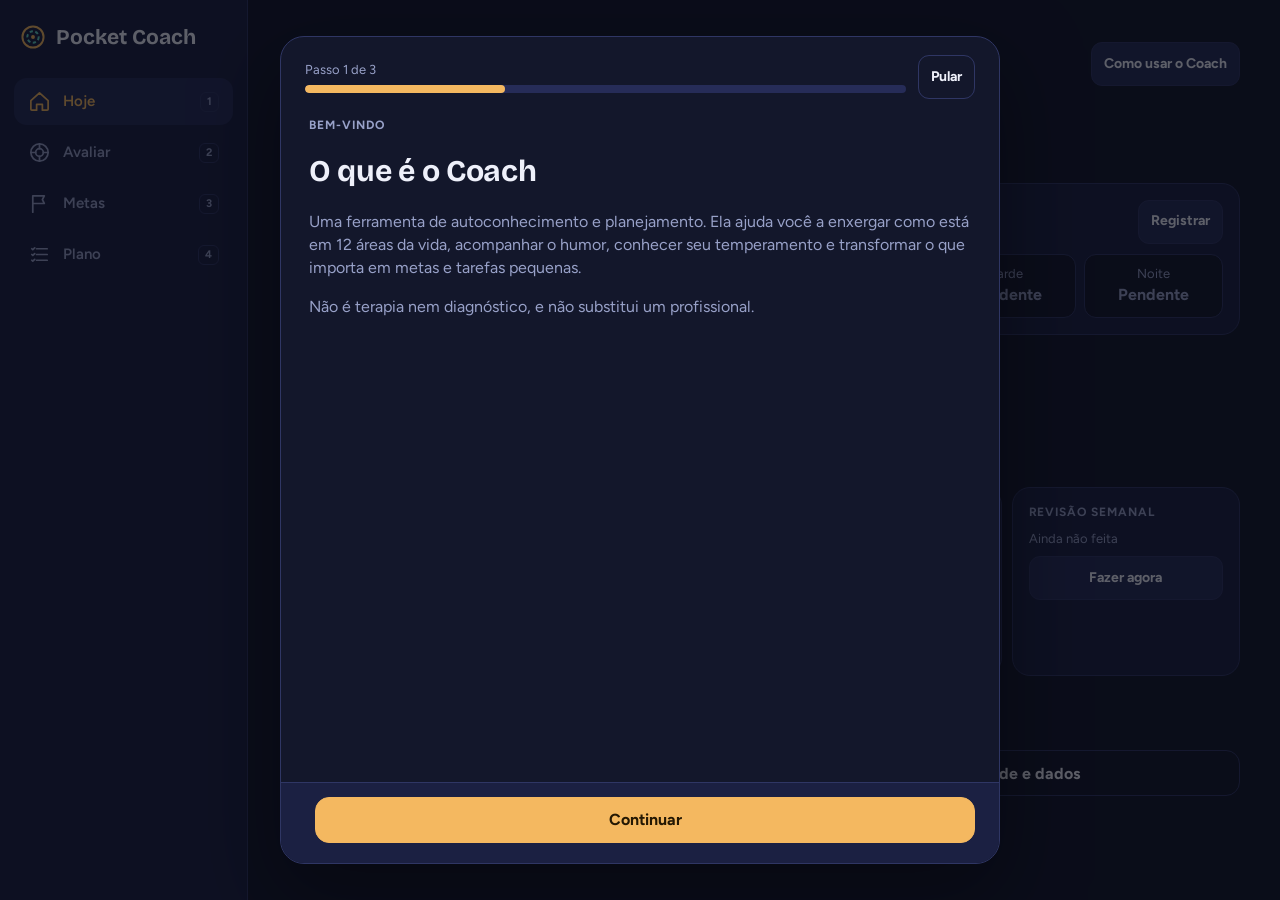
==== commit 0bb9e859: "Melhora a UX: cabeçalho único, nomes curtos, Coach sem dados de outra pessoa - Rumo: barra de uma li" ====
--- a/coach.html
+++ b/coach.html
@@ -2,8 +2,9 @@
 <html lang="pt-BR">
 <head>
 <meta charset="utf-8">
+<script>try{if(top!==self)document.documentElement.classList.add('embed')}catch(e){document.documentElement.classList.add('embed')}</script>
 <meta name="viewport" content="width=device-width, initial-scale=1, viewport-fit=cover">
-<title>Pocket Coach</title>
+<title>Coach · Rumo</title>
 <meta name="theme-color" content="#13172B">
 <meta name="mobile-web-app-capable" content="yes">
 <meta name="apple-mobile-web-app-capable" content="yes">
@@ -26,6 +27,8 @@
   color-scheme:dark;
 }
 *{box-sizing:border-box}
+.embed .sbrand{display:none}
+.embed .top:has(.brand){display:none}
 html,body{height:100%;margin:0}
 body{background:var(--bg-outer);color:var(--text);font:400 16px/1.45 var(--body);-webkit-font-smoothing:antialiased;-webkit-tap-highlight-color:transparent}
 button,input,textarea,select{font:inherit;color:inherit}
@@ -439,7 +442,9 @@
     reviews:[],n:10};
 }
 function load(){try{const r=localStorage.getItem(KEY);if(r){const s=JSON.parse(r);if(s&&s.history){delete s.bf;return s}}}catch(e){}return null}
-const S=load()||seed();
+const blank=()=>({demo:false,cond:{},history:[],desired:{},af:null,onb:false,moods:[],goals:[],tasks:[],reviews:[],rest:[],alertMute:null,n:10});
+const S=load()||blank();
+const EMBED=document.documentElement.classList.contains('embed');
 function save(){try{localStorage.setItem(KEY,JSON.stringify(S))}catch(e){}}
 const ui={stack:[],tab:'home',sub:'roda',selP:null,editDes:false,filter:'hoje',ov:null,sheet:null,mood:null,shown:0};
 const cur=()=>S.history.length?S.history[S.history.length-1]:null;
@@ -529,17 +534,32 @@
 function goalPaused(x){const g=x.goal&&S.goals.find(y=>y.id===x.goal);return !!g&&g.status==='pausada'}
 
 /* ============ telas principais ============ */
+/* ============ ponte com o Mapa de autoconhecimento ============ */
+const HO_KEY='rumo.handoff.v1',HO_DONE='rumo.handoff.done';
+function hoRead(k,d){try{const r=localStorage.getItem(k);return r?JSON.parse(r):d}catch(e){return d}}
+function hoPending(){
+  const h=hoRead(HO_KEY,null),done=hoRead(HO_DONE,[]);
+  return h&&Array.isArray(h.items)?h.items.filter(i=>i&&PM[i.pillar]&&!done.includes(i.rid)):[];
+}
+function hoDone(rid){try{const d=hoRead(HO_DONE,[]);if(!d.includes(rid)){d.push(rid);localStorage.setItem(HO_DONE,JSON.stringify(d))}}catch(e){}}
+function mapaCard(){
+  const it=hoPending();if(!it.length)return '';
+  return '<section class="card col span2"><span class="eyebrow">Do seu Mapa de autoconhecimento</span><h3 style="font-size:21px">Você escolheu '+(it.length>1?'estas práticas':'esta prática')+' no Mapa. Quer levá-'+(it.length>1?'las':'la')+' para o plano?</h3><p class="muted small">Cada uma vira uma meta que você ajusta do seu jeito, já com a primeira prática como passo.</p>'+
+    it.map(i=>'<div class="row between" style="gap:10px;align-items:center"><div class="col" style="gap:2px;min-width:0"><b style="font-size:15px">'+esc(i.skill)+'</b><span class="small muted">'+esc(PM[i.pillar].n)+' · prática de '+esc(i.dose)+' min</span></div><button class="btn sm primary" style="flex:none" data-a="fromMapa" data-id="'+esc(i.rid)+'">Criar meta</button></div>').join('')+
+    '<button class="btn sm ghost" data-a="mapaDismiss">Agora não</button></section>';
+}
 function viewHome(){
   const c=cur(),h=new Date().getHours(),g=h<12?'Bom dia':h<18?'Boa tarde':'Boa noite';
   const dt=new Date().toLocaleDateString('pt-BR',{weekday:'long',day:'numeric',month:'long'});
   let s='';
   if(S.demo)s+='<div class="banner"><span>Você está vendo dados de exemplo. Eles somem quando você conclui sua primeira avaliação.</span><button class="btn sm ghost" data-a="clearDemo">Limpar</button></div>';
-  s+='<div class="span2 row between" style="align-items:flex-start;gap:12px"><div><h2 style="font-size:30px">'+g+'.</h2><p class="muted cap">'+dt+'</p></div><button class="btn sm" style="flex:none;text-align:center;line-height:1.2;padding:8px 12px" data-a="guide">Como usar o<br class="mbr"> Pocket Coach</button></div>';
+  s+='<div class="span2 row between" style="align-items:flex-start;gap:12px"><div><h2 style="font-size:30px">'+g+'.</h2><p class="muted cap">'+dt+'</p></div><button class="btn sm" style="flex:none;text-align:center;line-height:1.2;padding:8px 12px" data-a="guide">Como usar o<br class="mbr"> Coach</button></div>';
+  s+=mapaCard();
   if(c){
     const lw=attention(1)[0],d=desired(),avg=mean(P.map(p=>c.scores[p.id]));
     s+='<section class="card col"><div class="row between"><span class="eyebrow">Seu ponto de partida</span><span class="tag">Roda de '+fdate(c.date)+'</span></div><div class="row" style="align-items:center;gap:14px;flex-wrap:wrap"><div style="flex:1 1 150px;min-width:150px">'+radar(c.scores,d,{mini:true})+'</div><div class="col" style="flex:1 1 150px;gap:6px"><span class="muted small">Equilíbrio geral</span><span class="big">'+f1(avg)+'</span><span class="muted small" style="margin-top:6px">'+(hasDes()?'Maior distância até a sua roda desejada':'Pilar com a menor nota')+'</span><b style="font-family:var(--display);font-size:19px">'+esc(lw.n)+' · '+f1(c.scores[lw.id])+'</b></div></div><button class="btn primary block" data-a="coach" data-id="'+lw.id+'">Trabalhar em '+esc(lw.n.toLowerCase())+'</button></section>';
   }else{
-    s+='<section class="card col"><h3 style="font-size:21px">Comece pela Roda da Vida</h3><p class="muted">Avalie 12 áreas da sua vida em cerca de 10 minutos. Depois escolhemos juntos por onde começar.</p><button class="btn primary block" data-a="roda">Iniciar avaliação</button></section>';
+    s+='<section class="card col"><h3 style="font-size:21px">Comece pela Roda da Vida</h3><p class="muted">Avalie 12 áreas da sua vida em cerca de 10 minutos. Depois escolhemos juntos por onde começar.</p><button class="btn primary block" data-a="roda">Iniciar avaliação</button><button class="btn sm ghost" data-a="onbExample">Ver um exemplo primeiro</button></section>';
   }
   const mt=S.moods.filter(m=>m.date===today()),al=moodAlert();
   if(al)s+='<div class="span2">'+alertCard(al,false)+'</div>';
@@ -791,11 +811,12 @@
 }
 function ovOnb(o){
   const ST=[
-   ['O que é o Pocket Coach','<p class="muted">Uma ferramenta de autoconhecimento e planejamento. Ela ajuda você a enxergar como está em 12 áreas da vida, acompanhar o humor, conhecer seu temperamento e transformar o que importa em metas e tarefas pequenas.</p><p class="muted">Não é terapia nem diagnóstico, e não substitui um profissional.</p>'],
+   ['O que é o Coach','<p class="muted">Uma ferramenta de autoconhecimento e planejamento. Ela ajuda você a enxergar como está em 12 áreas da vida, acompanhar o humor, conhecer seu temperamento e transformar o que importa em metas e tarefas pequenas.</p><p class="muted">Não é terapia nem diagnóstico, e não substitui um profissional.</p>'],
    ['Seus dados ficam com você','<p class="muted">Tudo o que você registra fica apenas neste aparelho. Não há conta, servidor nem análise de uso, e quem criou o aplicativo não tem acesso às suas informações.</p><p class="muted">Em Privacidade e dados você pode exportar um backup ou apagar tudo quando quiser.</p>'],
-   ['Comece pela Roda da Vida','<p class="muted">São 12 áreas, com notas de 0 a 10. Leva cerca de 10 minutos e pode ser pausada. Depois você define onde quer chegar e cria até 3 metas, com passos pequenos.</p><p class="muted">Se preferir, explore primeiro com os dados de exemplo.</p>']];
+   ['Comece pela Roda da Vida','<p class="muted">São 12 áreas, com notas de 0 a 10. Leva cerca de 10 minutos e pode ser pausada. Depois você define onde quer chegar e cria até 3 metas, com passos pequenos.</p><p class="muted">Se preferir, explore primeiro com dados de exemplo.</p>']];
+  if(EMBED)o.i=2;
   const s=ST[o.i],last=o.i===2;
-  return '<div class="head"><div class="prog"><div class="small muted" style="margin-bottom:6px">Passo '+(o.i+1)+' de 3</div><div class="bar"><i style="width:'+((o.i+1)/3*100)+'%"></i></div></div><button class="btn sm ghost" data-a="onbSkip">Pular</button></div><div class="body"><div class="eyebrow">Bem-vindo</div><h2 style="font-size:30px">'+s[0]+'</h2>'+s[1]+'</div><div class="foot">'+(o.i>0?'<button class="btn" data-a="onbBack">Voltar</button>':'<span></span>')+(last?'<button class="btn" data-a="onbSkip">Ver exemplo</button><button class="btn primary" data-a="onbRoda">Fazer a Roda</button>':'<button class="btn primary" data-a="onbNext">Continuar</button>')+'</div>';
+  return '<div class="head"><div class="prog">'+(EMBED?'':'<div class="small muted" style="margin-bottom:6px">Passo '+(o.i+1)+' de 3</div><div class="bar"><i style="width:'+((o.i+1)/3*100)+'%"></i></div>')+'</div><button class="btn sm ghost" data-a="onbSkip">Pular</button></div><div class="body"><div class="eyebrow">Bem-vindo</div><h2 style="font-size:30px">'+s[0]+'</h2>'+s[1]+'</div><div class="foot">'+(o.i>0&&!EMBED?'<button class="btn" data-a="onbBack">Voltar</button>':'<span></span>')+(last?'<button class="btn" data-a="onbExample">Ver exemplo</button><button class="btn primary" data-a="onbRoda">Fazer a Roda</button>':'<button class="btn primary" data-a="onbNext">Continuar</button>')+'</div>';
 }
 const sbk='<div class="row"><button class="back" data-a="sheetBack"><span aria-hidden="true">‹</span> Voltar</button></div>';
 function rowSel(on,txt,attrs){
@@ -863,7 +884,7 @@
 }
 function ovLimit(){
   const ag=activeGoals(),free=ag.length<MAXACT;
-  return '<div class="head"><button class="x" data-a="close" aria-label="Fechar">×</button><div class="prog"><div class="eyebrow">Foco</div></div></div><div class="body"><h2 style="font-size:28px">'+(free?'Agora há espaço para uma nova meta':'Você já tem '+MAXACT+' metas ativas')+'</h2><p class="muted">O Pocket Coach limita as metas ativas a '+MAXACT+' para favorecer o foco: atenção e energia são limitadas, e muitas metas simultâneas costumam diluir o esforço. '+(free?'':'Para abrir uma nova, conclua ou pause uma das atuais. Pausar guarda a meta e seus passos, e você pode retomá-la depois.')+'</p>'+ag.map(g=>'<div class="card col" style="gap:8px"><div class="row between"><span class="tag">'+esc(PM[g.p].n)+'</span></div><b>'+esc(g.titulo)+'</b><div class="row" style="gap:8px"><button class="btn sm" data-a="doneGoal" data-id="'+g.id+'">Concluir</button><button class="btn sm ghost" data-a="pauseGoal" data-id="'+g.id+'">Pausar</button></div></div>').join('')+'</div><div class="foot"><button class="btn" data-a="close">Voltar</button>'+(free?'<button class="btn primary" data-a="newGoal">Criar nova meta</button>':'')+'</div>';
+  return '<div class="head"><button class="x" data-a="close" aria-label="Fechar">×</button><div class="prog"><div class="eyebrow">Foco</div></div></div><div class="body"><h2 style="font-size:28px">'+(free?'Agora há espaço para uma nova meta':'Você já tem '+MAXACT+' metas ativas')+'</h2><p class="muted">O Coach limita as metas ativas a '+MAXACT+' para favorecer o foco: atenção e energia são limitadas, e muitas metas simultâneas costumam diluir o esforço. '+(free?'':'Para abrir uma nova, conclua ou pause uma das atuais. Pausar guarda a meta e seus passos, e você pode retomá-la depois.')+'</p>'+ag.map(g=>'<div class="card col" style="gap:8px"><div class="row between"><span class="tag">'+esc(PM[g.p].n)+'</span></div><b>'+esc(g.titulo)+'</b><div class="row" style="gap:8px"><button class="btn sm" data-a="doneGoal" data-id="'+g.id+'">Concluir</button><button class="btn sm ghost" data-a="pauseGoal" data-id="'+g.id+'">Pausar</button></div></div>').join('')+'</div><div class="foot"><button class="btn" data-a="close">Voltar</button>'+(free?'<button class="btn primary" data-a="newGoal">Criar nova meta</button>':'')+'</div>';
 }
 function ovCoach(o){
   const p=PM[o.p],d=CH[o.p],B=coachIntro(o.p).map(t=>({w:'c',t:t}));o.nb=B.length;
@@ -912,7 +933,7 @@
 }
 function shTask(sh){
   const f=sh.f,t=today(),opts=[['Hoje',t],['Amanhã',addD(t,1)],['Em 7 dias',addD(t,7)],['Sem data','']];
-  return '<div class="grip"></div>'+sbk+'<h3 style="font-size:21px">'+(f.id?'Editar tarefa':'Nova tarefa')+'</h3><div class="field"><label for="t-t">O que fazer</label><input type="text" id="t-t" data-f="title" value="'+esc(f.title)+'" placeholder="Ex.: Caminhar 15 minutos"></div><div class="field"><label for="t-g">Meta vinculada</label><select id="t-g" data-f="goal"><option value="">Sem meta</option>'+S.goals.filter(g=>g.status==='ativa').map(g=>'<option value="'+g.id+'"'+(f.goal===g.id?' selected':'')+'>'+esc(g.titulo)+'</option>').join('')+'</select></div><div class="field"><label>Quando</label><div class="chips">'+opts.map(o=>'<button class="chip'+(f.due===o[1]?' on':'')+'" data-a="tdue" data-v="'+o[1]+'">'+o[0]+'</button>').join('')+'</div></div><div class="field"><label>Repetir</label><div class="chips">'+[['none','Uma vez'],['daily','Todo dia'],['days','Dias da semana'],['weekly','Toda semana']].map(r=>'<button class="chip'+(f.rec===r[0]?' on':'')+'" data-a="trec" data-v="'+r[0]+'">'+r[1]+'</button>').join('')+'</div>'+(f.rec==='days'?'<div class="chips" role="group" aria-label="Dias da semana" style="margin-top:8px">'+[1,2,3,4,5,6,0].map(i=>'<button class="chip'+((f.days||[]).includes(i)?' on':'')+'" style="min-width:44px;justify-content:center" data-a="tday" data-v="'+i+'" aria-pressed="'+((f.days||[]).includes(i))+'" aria-label="'+WD[i]+'">'+WD[i]+'</button>').join('')+'</div>':'')+'</div><div class="field"><label for="t-h">Horário (opcional)</label><input type="time" id="t-h" data-f="time" value="'+esc(f.time||'')+'"><p class="small muted" style="margin-top:6px">Lembrete: o Pocket Coach não envia notificações, porque nenhum dado sai do seu aparelho. Para ser avisado(a), exporte para o calendário do celular, que cria o evento com alarme e repetição.</p><button class="btn sm ghost" style="margin-top:6px" data-a="icsTask">Adicionar ao calendário (.ics)</button></div>'+'<div class="row"><button class="btn primary" style="flex:1" data-a="saveTask">Salvar</button>'+(f.id?'<button class="btn danger" data-a="delTask">Excluir</button>':'')+'<button class="btn ghost" data-a="sheetBack">Cancelar</button></div>';
+  return '<div class="grip"></div>'+sbk+'<h3 style="font-size:21px">'+(f.id?'Editar tarefa':'Nova tarefa')+'</h3><div class="field"><label for="t-t">O que fazer</label><input type="text" id="t-t" data-f="title" value="'+esc(f.title)+'" placeholder="Ex.: Caminhar 15 minutos"></div><div class="field"><label for="t-g">Meta vinculada</label><select id="t-g" data-f="goal"><option value="">Sem meta</option>'+S.goals.filter(g=>g.status==='ativa').map(g=>'<option value="'+g.id+'"'+(f.goal===g.id?' selected':'')+'>'+esc(g.titulo)+'</option>').join('')+'</select></div><div class="field"><label>Quando</label><div class="chips">'+opts.map(o=>'<button class="chip'+(f.due===o[1]?' on':'')+'" data-a="tdue" data-v="'+o[1]+'">'+o[0]+'</button>').join('')+'</div></div><div class="field"><label>Repetir</label><div class="chips">'+[['none','Uma vez'],['daily','Todo dia'],['days','Dias da semana'],['weekly','Toda semana']].map(r=>'<button class="chip'+(f.rec===r[0]?' on':'')+'" data-a="trec" data-v="'+r[0]+'">'+r[1]+'</button>').join('')+'</div>'+(f.rec==='days'?'<div class="chips" role="group" aria-label="Dias da semana" style="margin-top:8px">'+[1,2,3,4,5,6,0].map(i=>'<button class="chip'+((f.days||[]).includes(i)?' on':'')+'" style="min-width:44px;justify-content:center" data-a="tday" data-v="'+i+'" aria-pressed="'+((f.days||[]).includes(i))+'" aria-label="'+WD[i]+'">'+WD[i]+'</button>').join('')+'</div>':'')+'</div><div class="field"><label for="t-h">Horário (opcional)</label><input type="time" id="t-h" data-f="time" value="'+esc(f.time||'')+'"><p class="small muted" style="margin-top:6px">Lembrete: o Coach não envia notificações, porque nenhum dado sai do seu aparelho. Para ser avisado(a), exporte para o calendário do celular, que cria o evento com alarme e repetição.</p><button class="btn sm ghost" style="margin-top:6px" data-a="icsTask">Adicionar ao calendário (.ics)</button></div>'+'<div class="row"><button class="btn primary" style="flex:1" data-a="saveTask">Salvar</button>'+(f.id?'<button class="btn danger" data-a="delTask">Excluir</button>':'')+'<button class="btn ghost" data-a="sheetBack">Cancelar</button></div>';
 }
 function spark(pr){
   if(pr.length<2)return '';
@@ -1007,7 +1028,7 @@
   };
   const total=Object.keys(ok).length,n=Object.values(ok).filter(Boolean).length;
   let h='<div class="head"><button class="x" data-a="close" aria-label="Fechar">×</button><div class="prog"><div class="eyebrow">Guia de exploração</div></div></div><div class="body about">';
-  h+='<h2 style="font-size:28px">Como usar o Pocket Coach</h2><p class="muted">Um roteiro para conhecer tudo o que a ferramenta oferece. Siga a ordem ou vá direto ao que lhe interessa; cada botão leva você ao lugar certo.</p>';
+  h+='<h2 style="font-size:28px">Como usar o Coach</h2><p class="muted">Um roteiro para conhecer tudo o que a ferramenta oferece. Siga a ordem ou vá direto ao que lhe interessa; cada botão leva você ao lugar certo.</p>';
   h+=(real?'<div class="card col" style="gap:8px"><div class="row between"><span class="eyebrow">Seu percurso</span><span class="small muted">'+n+' de '+total+'</span></div><div class="bar teal"><i style="width:'+Math.round(n/total*100)+'%"></i></div></div>':'<div class="note">Você está vendo dados de exemplo, então o percurso ainda não é contado. Ele começa quando você fizer sua primeira Roda da Vida.</div>');
   G.forEach(g=>{h+='<div class="eyebrow" style="margin-top:6px">'+g[0]+'</div>'+g[1].map(item).join('')});
   h+='<div class="eyebrow" style="margin-top:6px">Dicas rápidas</div><div class="card"><ul><li><b>Sem pressa.</b> Você pode pausar a Roda e continuar depois.</li><li><b>Volte sempre.</b> Refaça a Roda a cada 1 a 3 meses para ver a evolução, e o perfil a cada 6 a 12 meses.</li><li><b>Passos pequenos.</b> Se a confiança numa meta estiver baixa, reduza o passo em vez de desistir.</li><li><b>No computador:</b> as teclas 1 a 4 trocam de aba e Esc fecha as janelas.</li><li><b>No celular:</b> instale pelo menu do navegador (Instalar app ou Adicionar à Tela de Início) para abrir em tela cheia e usar offline.</li></ul></div>';
@@ -1024,7 +1045,7 @@
    ['O que evitamos','<ul><li>Promessas de transformação rápida e o mito dos “21 dias”.</li><li>SMART como se fosse teoria científica: a sigla é de 1981, do campo da administração (Doran, 1981). Usamos princípios com base empírica na teoria de metas.</li><li>Pensamento positivo isolado: imaginar só o sucesso, sem considerar obstáculos, pode reduzir o esforço (Oettingen, 2012).</li><li>Tipologias e rótulos de temperamento como destino.</li><li>Conselhos prontos: o coach pergunta, reflete e deixa a decisão com você.</li></ul>'],
    ['Limites e cuidados','<ul><li>Não é psicoterapia nem avaliação clínica e não substitui um profissional.</li><li>Dados de humor são sensíveis: neste app ficam apenas no seu aparelho (veja Privacidade e dados). Uma versão com conta exigirá consentimento e proteção conforme a LGPD.</li><li>Em sofrimento intenso, procure um profissional de saúde mental. Se estiver pensando em se machucar, ligue 188 (CVV, 24 horas) ou procure um serviço de urgência.</li></ul>'],
    ['Próximas etapas de validação','<ul><li>Roda da Vida: análise fatorial exploratória e confirmatória, consistência interna por pilar e invariância entre grupos.</li><li>Temperamento: confirmar a autorização de uso do instrumento, validar o formato do app (ordem dos itens e resposta em toque) frente ao formulário em papel e comparar com normas por idade e sexo.</li><li>Eficácia: estudo piloto com lista de espera, medindo autoeficácia, bem-estar e atingimento de metas (por exemplo, Goal Attainment Scaling; Kiresuk & Sherman, 1968).</li></ul>']];
-  return '<div class="head"><button class="x" data-a="close" aria-label="Voltar">‹</button><div class="prog"><div class="eyebrow">Fundamentos</div></div></div><div class="body about"><h2 style="font-size:28px">Como o Pocket Coach funciona</h2><p class="muted">Cada etapa do aplicativo tem uma justificativa na literatura científica, e cada limite está declarado.</p>'+S1.map(s=>'<details class="card"'+(s[2]?' open':'')+'><summary>'+s[0]+'</summary><div class="col" style="margin-top:10px">'+s[1]+'</div></details>').join('')+'<details class="card"><summary>Referências</summary><div class="refs" style="margin-top:8px">'+REFS.map(r=>'<p>'+esc(r)+'</p>').join('')+'</div></details></div>';
+  return '<div class="head"><button class="x" data-a="close" aria-label="Voltar">‹</button><div class="prog"><div class="eyebrow">Fundamentos</div></div></div><div class="body about"><h2 style="font-size:28px">Como o Coach funciona</h2><p class="muted">Cada etapa do aplicativo tem uma justificativa na literatura científica, e cada limite está declarado.</p>'+S1.map(s=>'<details class="card"'+(s[2]?' open':'')+'><summary>'+s[0]+'</summary><div class="col" style="margin-top:10px">'+s[1]+'</div></details>').join('')+'<details class="card"><summary>Referências</summary><div class="refs" style="margin-top:8px">'+REFS.map(r=>'<p>'+esc(r)+'</p>').join('')+'</div></details></div>';
 }
 function ovPrivacy(o){
   const nb=S.history.length,nm=S.moods.length,ng=S.goals.length,nt=S.tasks.length;
@@ -1082,13 +1103,14 @@
 function wipeAll(){
   Object.keys(S).forEach(k=>delete S[k]);
   Object.assign(S,{demo:false,cond:{},history:[],desired:{},af:null,onb:true,moods:[],goals:[],tasks:[],reviews:[],rest:[],alertMute:null,n:10});
+  try{localStorage.removeItem(HO_DONE)}catch(e){}
   save();ui.ov=null;ui.stack=[];ui.tab='home';ui.selP=null;ui.mood=null;render();toast('Dados apagados');
 }
 
 function ovHtml(o){return o.type==='roda'?ovRoda(o):o.type==='onb'?ovOnb(o):o.type==='af'?ovAf(o):o.type==='pick'?ovPick():o.type==='coach'?ovCoach(o):o.type==='about'?ovAbout():o.type==='guide'?ovGuide():o.type==='limit'?ovLimit():o.type==='des'?ovDes(o):o.type==='privacy'?ovPrivacy(o):ovGoal(o)}
 
 /* ============ renderização ============ */
-const TITLES={home:'Início',avaliar:'Avaliar',metas:'Metas',plano:'Plano'};
+const TITLES={home:'Hoje',avaliar:'Avaliar',metas:'Metas',plano:'Plano'};
 function render(){
   rollRec();
   const main=$('#main'),sc=main.scrollTop;
@@ -1099,7 +1121,7 @@
   main.innerHTML=ui.tab==='home'?viewHome():ui.tab==='avaliar'?viewAvaliar():ui.tab==='metas'?viewMetas():viewPlano();
   main.scrollTop=sc;
   const oc=main.querySelector('[data-a="evoSel"].on');if(oc&&oc.parentElement)oc.parentElement.scrollLeft=Math.max(0,oc.offsetLeft-60);
-  $('#nav').innerHTML='<div class="brand sbrand">'+brand.replace('<div class="brand">','').replace(/<\/div>$/,'')+'</div>'+[['home','Início'],['avaliar','Avaliar'],['metas','Metas'],['plano','Plano']].map((a,i)=>'<button class="'+(ui.tab===a[0]?'on':'')+'" data-a="navtab" data-id="'+a[0]+'" aria-label="'+a[1]+'"'+(ui.tab===a[0]?' aria-current="page"':'')+'><svg viewBox="0 0 24 24" aria-hidden="true">'+icon[a[0]]+'</svg>'+a[1]+'<span class="kbd" aria-hidden="true">'+(i+1)+'</span></button>').join('');
+  $('#nav').innerHTML='<div class="brand sbrand">'+brand.replace('<div class="brand">','').replace(/<\/div>$/,'')+'</div>'+[['home','Hoje'],['avaliar','Avaliar'],['metas','Metas'],['plano','Plano']].map((a,i)=>'<button class="'+(ui.tab===a[0]?'on':'')+'" data-a="navtab" data-id="'+a[0]+'" aria-label="'+a[1]+'"'+(ui.tab===a[0]?' aria-current="page"':'')+'><svg viewBox="0 0 24 24" aria-hidden="true">'+icon[a[0]]+'</svg>'+a[1]+'<span class="kbd" aria-hidden="true">'+(i+1)+'</span></button>').join('');
   const L=$('#layer'),ob=L.querySelector('.overlay .body'),osc=ob?ob.scrollTop:0,keep=ui.ovKeep;
   let h='';
   if(ui.ov){const o=ui.ov;h+='<div class="overlay" role="dialog" aria-modal="true">'+ovHtml(o)+'</div>'}
@@ -1185,6 +1207,7 @@
   case 'afBack':if(o.pg>=0){o.pg--;render();const bd=$('#layer .overlay .body');if(bd)bd.scrollTop=0}else{ui.ov=null;render()}break;
   case 'onbNext':o.i=Math.min(2,o.i+1);render();break;
   case 'onbBack':o.i=Math.max(0,o.i-1);render();break;
+  case 'onbExample':{const ex=seed();Object.keys(S).forEach(k=>delete S[k]);Object.assign(S,ex,{onb:true});save();ui.ov=null;ui.tab='home';render();break}
   case 'onbSkip':S.onb=true;save();ui.ov=null;render();break;
   case 'onbRoda':S.onb=true;save();act('roda',el);break;
   case 'afFb':ui.afOpen=ui.afOpen||{};ui.afOpen[id]=!ui.afOpen[id];render();break;
@@ -1209,7 +1232,12 @@
   case 'rul':o[el.dataset.k]=+v;render();if(o.imp!=null&&o.conf!=null){const b=$('#layer .overlay .body');if(b)b.scrollTop=b.scrollHeight}break;
   case 'rulReset':o.imp=null;o.conf=null;ui.shown=4;render();break;
   case 'toGoal':{const s=CH[o.p].subs[o.sub][0];ui.ov={type:'goal',p:o.p,step:0,back:{p:o.p,open:o.open,sub:o.sub,imp:o.imp,conf:o.conf,from:o.from},f:{titulo:s,motivos:[],porque:'',medida:'',desafio:null,resultado:'',obstaculo:'',se:'',entao:'',dias:90,rev:7,sel:o.conf<=4?[0]:[0,1],extra:[],custom:'',planTask:true,imp:o.imp,conf:o.conf}};render();break}
-  case 'goalBack':if(o.step>0)o.step--;else{ui.ov=Object.assign({type:'coach'},o.back);ui.shown=99}render();break;
+  case 'fromMapa':{const it=hoPending().find(i=>i.rid===id);if(!it)break;if(limitHit()){ui.ov={type:'limit'};render();break}
+    const p=it.pillar,ex=String(it.practice||'').slice(0,200);
+    ui.ov={type:'goal',p:p,step:0,fromMapa:true,f:{fromRid:it.rid,titulo:'Desenvolver: '+String(it.skill).slice(0,120),motivos:[],porque:'',medida:String(it.ind||'').slice(0,300),desafio:null,resultado:'',obstaculo:'',se:'',entao:'',dias:90,rev:7,sel:ex?[STEPS[p].length]:[0],extra:ex?[ex]:[],custom:'',planTask:true,imp:null,conf:null}};
+    ui.tab='home';render();break}
+  case 'mapaDismiss':hoPending().forEach(i=>hoDone(i.rid));render();toast('Tudo bem. As sugestões saíram daqui');break;
+  case 'goalBack':if(o.step>0)o.step--;else if(o.fromMapa)ui.ov=null;else{ui.ov=Object.assign({type:'coach'},o.back);ui.shown=99}render();break;
   case 'mot':{const m=o.f.motivos,k=m.indexOf(id);if(k>=0)m.splice(k,1);else m.push(id);render();break}
   case 'des2':o.f.desafio=+v;render();break;
   case 'rev':o.f.rev=+v;render();break;
@@ -1219,11 +1247,12 @@
   case 'addStep':if(o.f.custom.trim()){o.f.extra.push(o.f.custom.trim());o.f.sel.push(STEPS[o.p].length+o.f.extra.length-1);o.f.custom='';render()}break;
   case 'goalNext':
     if(o.step<5){o.step++;render();{const b=$('#layer .overlay .body');if(b)b.scrollTop=0}break}
-    {const f=o.f,gid=nid(),all=STEPS[o.p].concat(f.extra);
+    {const f=o.f,gid=nid(),all=STEPS[o.p].concat(f.extra);if(f.fromRid&&S.demo)clearDemo();
      S.goals.push({id:gid,p:o.p,titulo:f.titulo.trim(),motivos:f.motivos.slice(),porque:f.porque.trim(),medida:f.medida.trim(),desafio:f.desafio,resultado:f.resultado.trim(),obstaculo:f.obstaculo.trim(),se:f.se.trim(),entao:f.entao.trim(),imp:f.imp,conf:f.conf,rev:f.rev,prog:[],due:addD(today(),f.dias),status:'ativa',created:today(),base:cur()?cur().scores[o.p]:null});
      f.sel.slice().sort((a,b)=>a-b).forEach((i,k)=>S.tasks.push({id:nid(),title:all[i],goal:gid,due:addD(today(),1+k*2),rec:'none',done:false,log:[]}));
      let n=f.sel.length;
      if(f.planTask&&f.se.trim()&&f.entao.trim()){S.tasks.push({id:nid(),title:'Plano: se '+f.se.trim()+', então '+f.entao.trim(),goal:gid,due:addD(today(),1),rec:'daily',done:false,log:[]});n++}
+     if(f.fromRid)hoDone(f.fromRid);
      save();ui.ov=null;ui.tab='metas';render();toast('Meta criada com '+n+(n===1?' passo':' passos'));}
     break;
   case 'goal':ui.sheet={type:'goal',id:id};render();break;
@@ -1282,6 +1311,7 @@
   if(ui.sheet&&ui.sheet.f)ui.sheet.f[f]=e.target.value;
 });
 if(!S.onb)ui.ov={type:'onb',i:0};
+window.addEventListener('storage',e=>{if(e.key===HO_KEY&&ui.tab==='home'&&!ui.ov&&!ui.sheet)render()});
 render();
 })();
 </script>
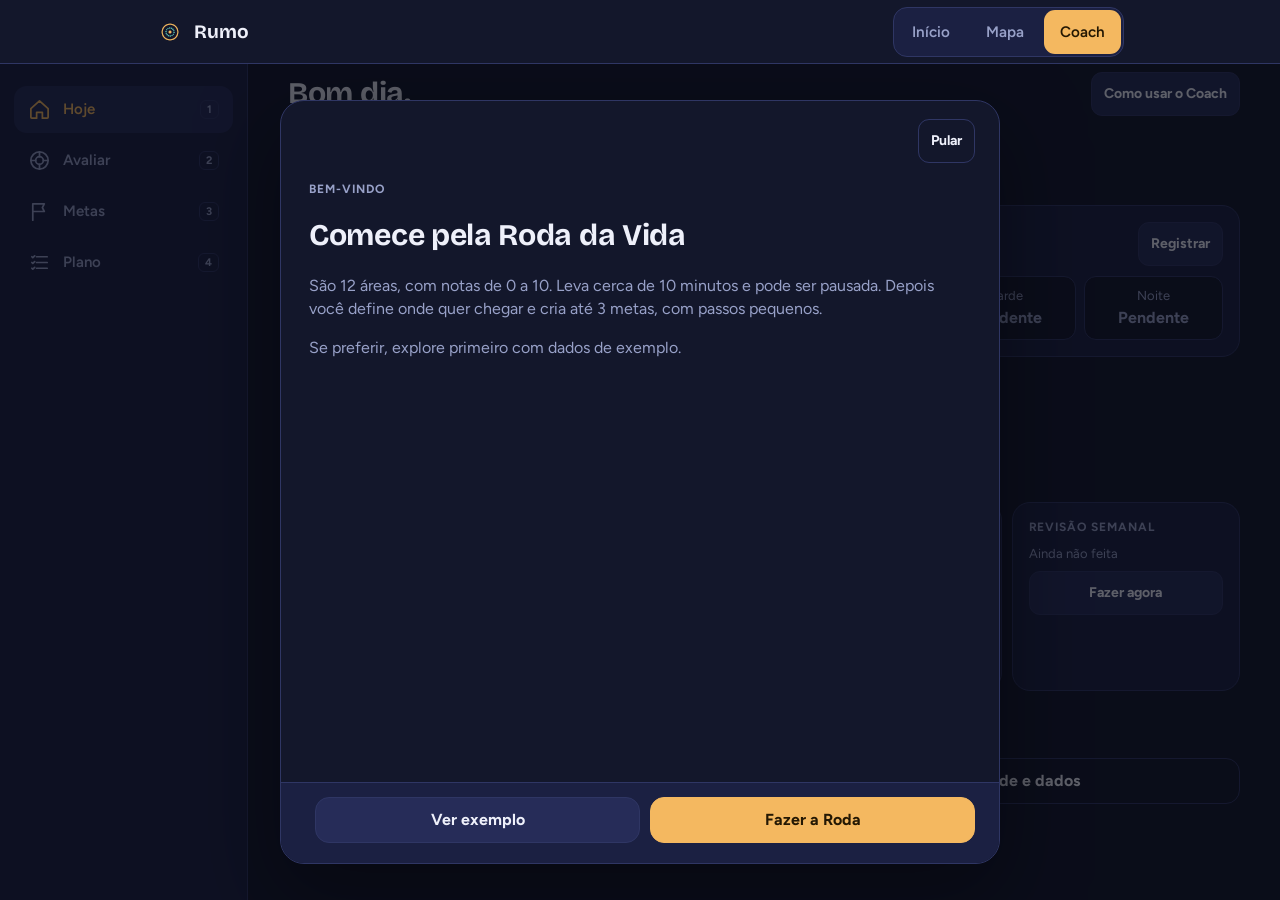
==== commit e0cacf5b: "Troca os quadros por páginas próprias com barra compartilhada do Rumo Alguns navegadores/hospedagens" ====
--- a/coach.html
+++ b/coach.html
@@ -2,7 +2,7 @@
 <html lang="pt-BR">
 <head>
 <meta charset="utf-8">
-<script>try{if(top!==self)document.documentElement.classList.add('embed')}catch(e){document.documentElement.classList.add('embed')}</script>
+<script src="rumo-bar.js"></script>
 <meta name="viewport" content="width=device-width, initial-scale=1, viewport-fit=cover">
 <title>Coach · Rumo</title>
 <meta name="theme-color" content="#13172B">
@@ -27,8 +27,8 @@
   color-scheme:dark;
 }
 *{box-sizing:border-box}
-.embed .sbrand{display:none}
-.embed .top:has(.brand){display:none}
+.rumo .sbrand{display:none}
+.rumo .top:has(.brand){display:none}
 html,body{height:100%;margin:0}
 body{background:var(--bg-outer);color:var(--text);font:400 16px/1.45 var(--body);-webkit-font-smoothing:antialiased;-webkit-tap-highlight-color:transparent}
 button,input,textarea,select{font:inherit;color:inherit}
@@ -282,23 +282,23 @@
  sau:{base:['Tenho um sono restaurador.','Pratico exercícios físicos de maneira regular e eficaz.','Tenho uma alimentação equilibrada e nutritiva.','Estou satisfeito(a) com minha aparência física.','Sou uma pessoa cheia de energia e vitalidade.']},
  int:{base:['Tenho buscado adquirir novos conhecimentos (palestras, cursos de capacitação, etc.).','O conhecimento adquirido traz resultados práticos para minha vida.','Pratico a leitura com frequência (livros, notícias, revistas especializadas, etc.).','Tenho aprendido habilidades que me ajudem a superar meus desafios.','Tenho buscado ampliar minha cultura de modo geral.']},
  emo:{base:['Consigo responder a eventos estressantes com assertividade, sem perder o controle.','Sinto emoções positivas com mais frequência do que emoções negativas.','Consigo tomar decisões assertivas em momentos de pressão.']},
- car:{base:['Estou satisfeito(a) com meu trabalho.','Tenho perspectivas de crescimento em minha carreira.','Trabalho na profissão que escolhi.','Invisto em meu desenvolvimento intelectual.','Tenho metas claras para essa área de minha vida. Sei aonde quero chegar.'],
+ car:{rep:['aposentado'],base:['Estou satisfeito(a) com meu trabalho.','Tenho perspectivas de crescimento em minha carreira.','Trabalho na profissão que escolhi.','Invisto em meu desenvolvimento intelectual.','Tenho metas claras para essa área de minha vida. Sei aonde quero chegar.'],
   cond:{estudante:['Estou plenamente satisfeito(a) com o curso que faço atualmente.','Faço este curso por escolha minha.','Faço cursos complementares significativos para minha futura carreira.','Dedico-me significativamente aos meus estudos.'],
         aposentado:['Vivo meu tempo de forma bem organizada para aproveitar minha aposentadoria.','Pratico um hobby revigorante regularmente.','Estou satisfeito(a) com a minha condição de aposentado(a).']}},
- fin:{base:['Ganho adequadamente pelo trabalho que realizo.','Considero que possuo equilíbrio financeiro.','Meu padrão de vida é compatível com meus ganhos.','Ganho mais dinheiro do que preciso para manter uma boa qualidade de vida.','Tenho o hábito de investir meus rendimentos e acompanhar a rentabilidade.'],
+ fin:{rep:['estudante'],base:['Ganho adequadamente pelo trabalho que realizo.','Considero que possuo equilíbrio financeiro.','Meu padrão de vida é compatível com meus ganhos.','Ganho mais dinheiro do que preciso para manter uma boa qualidade de vida.','Tenho o hábito de investir meus rendimentos e acompanhar a rentabilidade.'],
   cond:{estudante:['Meu recurso financeiro satisfaz minhas necessidades.','Gasto menos do que costumo receber.','Preocupo-me em administrar meus recursos financeiros.']}},
  res:{base:['Estou atento(a) às demandas da minha vizinhança/comunidade.','Preocupo-me com a preservação do meio ambiente e ajo com economia de eletricidade e água, reciclagem de lixo, etc.','Tenho costume de ajudar os mais necessitados (com dinheiro ou trabalho voluntário).','Participo de campanhas solidárias.']},
  fam:{base:['Sinto gratidão pelo que meus pais fizeram por mim.','Sinto gratidão pelo que meus cuidadores/tutores fizeram por mim.','Possuo uma relação harmoniosa e de respeito com minha família.','Vivo em união com minha família.','Expresso abertamente afeto e carinho pela minha família.','Estou satisfeito(a) com minhas relações familiares.'],
   cond:{filhos:['Minha relação com meus filhos é de compreensão e respeito mútuo.','Demonstro aos meus filhos que eles podem confiar em mim.','Expresso nas minhas palavras e comportamento o meu carinho pelos meus filhos.','Minha relação com meus filhos é equilibrada, pois consigo demonstrar cuidado sem sufocá-los.','Reservo e passo um tempo de qualidade satisfatório com meu(s) filho(s), capaz de gerar união entre nós.']}},
  amo:{base:['Existe harmonia em meu relacionamento (namoro, casamento, etc.).','Busco considerar as ideias e opiniões do(a) meu(minha) companheiro(a).','Sinto que sou compreendido(a) por minha(meu) parceira(o).','Minha vida sexual é satisfatória.','Há respeito e fidelidade em meu relacionamento amoroso.'],
-  cond:{solteiro:['Estou satisfeito(a) em estar solteiro(a).','Sou feliz em estar comigo mesmo(a).','Estar solteiro(a), para mim, é uma opção neste momento.']}},
+  rep:['solteiro'],cond:{solteiro:['Estou satisfeito(a) em estar solteiro(a).','Sou feliz em estar comigo mesmo(a).','Estar solteiro(a), para mim, é uma opção neste momento.']}},
  soc:{base:['Possuo um círculo agradável de amigos e amigas.','Possuo vida social satisfatória, de acordo com meus propósitos.','Quando estou com minhas amizades, consigo agradar e ser agradado(a), sem me sufocar ou sufocar os outros.']},
  laz:{base:['Possuo um hobby/passatempo revigorante.','Tenho o hábito de me divertir na medida certa.','Meus momentos de lazer não são negligenciados constantemente em função das minhas obrigações.','Tenho vontade e energia suficientes para me dedicar aos meus momentos de lazer.']},
  esp:{base:['Pratico momentos de contemplação (da natureza, do corpo, da mente) regularmente.','Estou em paz comigo mesmo(a).','Tenho um sentido/propósito de vida.','Tenho uma visão positiva de futuro.','Sinto que faço parte de um todo maior do que eu.']},
  sat:{base:['Tenho conseguido trazer para a vida prática o potencial que existe dentro de mim.','Minha vida se aproxima dos meus ideais.','A minha condição de vida é excelente.','Até agora, consegui obter aquilo que era importante na vida.','Se pudesse viver a minha vida de novo, não alteraria praticamente nada.']}
 };
 function itemsFor(id,cond){
-  const it=ITEMS[id];let a=it.base.slice();
+  const it=ITEMS[id];let a=(it.rep&&cond&&it.rep.some(k=>cond[k]))?[]:it.base.slice();
   if(it.cond)Object.keys(it.cond).forEach(k=>{if(cond&&cond[k])a=a.concat(it.cond[k])});
   return a;
 }
@@ -444,7 +444,7 @@
 function load(){try{const r=localStorage.getItem(KEY);if(r){const s=JSON.parse(r);if(s&&s.history){delete s.bf;return s}}}catch(e){}return null}
 const blank=()=>({demo:false,cond:{},history:[],desired:{},af:null,onb:false,moods:[],goals:[],tasks:[],reviews:[],rest:[],alertMute:null,n:10});
 const S=load()||blank();
-const EMBED=document.documentElement.classList.contains('embed');
+const EMBED=document.documentElement.classList.contains('rumo');
 function save(){try{localStorage.setItem(KEY,JSON.stringify(S))}catch(e){}}
 const ui={stack:[],tab:'home',sub:'roda',selP:null,editDes:false,filter:'hoje',ov:null,sheet:null,mood:null,shown:0};
 const cur=()=>S.history.length?S.history[S.history.length-1]:null;
@@ -1312,6 +1312,7 @@
 });
 if(!S.onb)ui.ov={type:'onb',i:0};
 window.addEventListener('storage',e=>{if(e.key===HO_KEY&&ui.tab==='home'&&!ui.ov&&!ui.sheet)render()});
+window.addEventListener('pageshow',e=>{if(e.persisted&&ui.tab==='home'&&!ui.ov&&!ui.sheet)render()});
 render();
 })();
 </script>
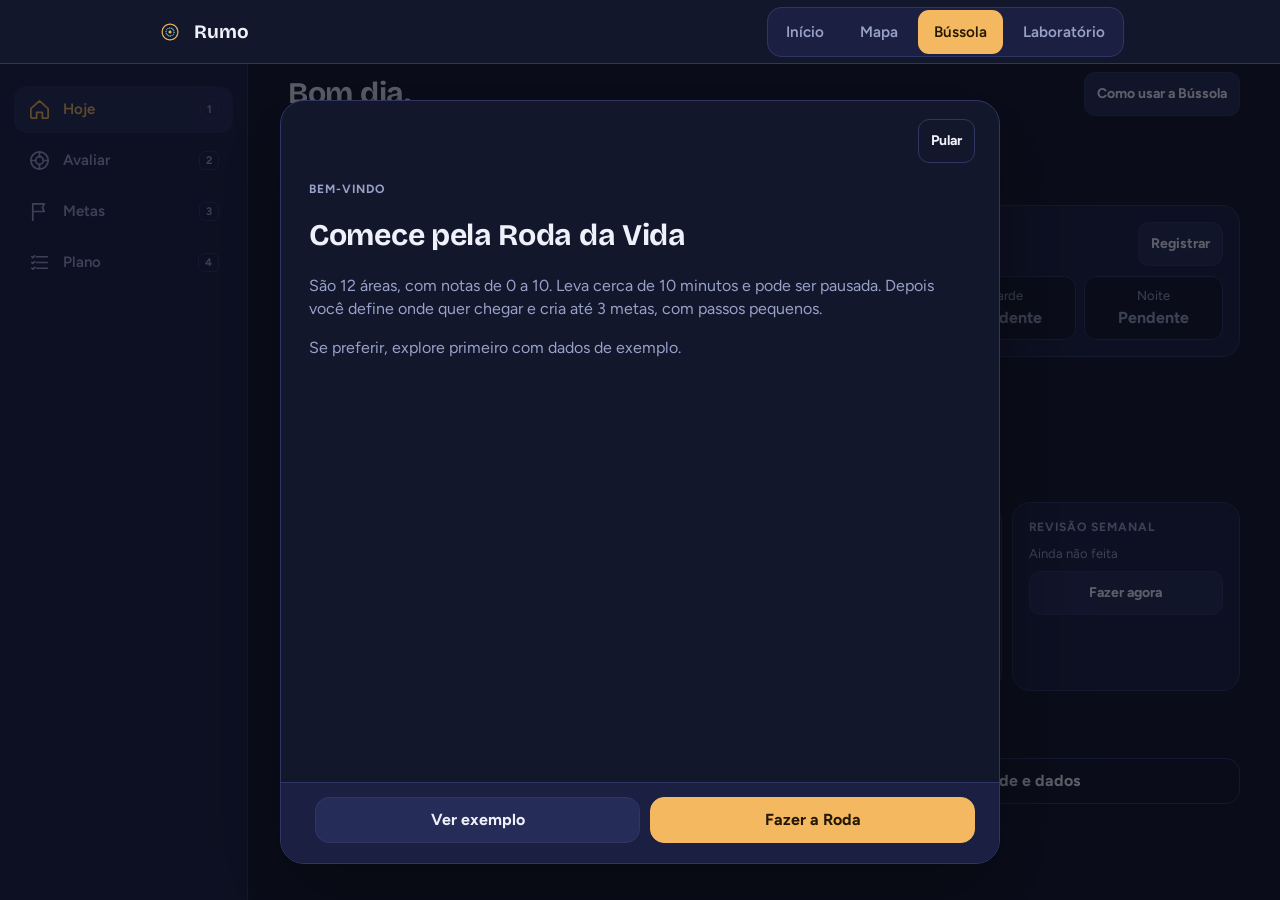
==== commit 7d49d334: "Renomeia o Coach para Bússola A palavra coach está banalizada no meio acadêmico brasileiro. A ferram" ====
--- a/coach.html
+++ b/coach.html
@@ -2,1323 +2,10 @@
 <html lang="pt-BR">
 <head>
 <meta charset="utf-8">
-<script src="rumo-bar.js"></script>
-<meta name="viewport" content="width=device-width, initial-scale=1, viewport-fit=cover">
-<title>Coach · Rumo</title>
-<meta name="theme-color" content="#13172B">
-<meta name="mobile-web-app-capable" content="yes">
-<meta name="apple-mobile-web-app-capable" content="yes">
-<meta name="apple-mobile-web-app-status-bar-style" content="black-translucent">
-<meta name="apple-mobile-web-app-title" content="Pocket Coach">
-<link rel="manifest" href="manifest.webmanifest">
-<link rel="icon" href="icons/icon-192.png">
-<link rel="apple-touch-icon" href="icons/apple-touch-icon.png">
-<link rel="stylesheet" href="fonts/fonts.css">
-<style>html,body{overscroll-behavior:none}#app{padding-top:env(safe-area-inset-top)}nav{padding-bottom:env(safe-area-inset-bottom)}.fab{bottom:calc(84px + env(safe-area-inset-bottom))}.toast{bottom:calc(92px + env(safe-area-inset-bottom))}</style>
-
-<style>
-/* Direção: mesa de coach noturna. Tinta azul-índigo, açafrão para o estado atual, verde-água para o desejado. Coluna única de celular. */
-:root{
-  --bg:#13172B; --bg-outer:#0B0E1C; --surface:#1B2042; --surface2:#262C58; --line:#2F3664;
-  --text:#EEF0FA; --muted:#98A1C8; --accent:#F4B860; --accent-ink:#241803; --teal:#5FD0C0; --rose:#F58497;
-  --lilac:#A99BF2; --sky:#6EB6F5;
-  --display:'Bricolage Grotesque',system-ui,-apple-system,'Segoe UI',sans-serif;
-  --body:'Figtree',system-ui,-apple-system,'Segoe UI',sans-serif;
-  color-scheme:dark;
-}
-*{box-sizing:border-box}
-.rumo .sbrand{display:none}
-.rumo .top:has(.brand){display:none}
-html,body{height:100%;margin:0}
-body{background:var(--bg-outer);color:var(--text);font:400 16px/1.45 var(--body);-webkit-font-smoothing:antialiased;-webkit-tap-highlight-color:transparent}
-button,input,textarea,select{font:inherit;color:inherit}
-button{cursor:pointer;border:0;background:none;padding:0}
-h1,h2,h3,p{margin:0}
-h1,h2,h3{font-family:var(--display);font-weight:700;letter-spacing:-.01em;text-wrap:balance}
-:focus-visible{outline:2px solid var(--accent);outline-offset:2px;border-radius:8px}
-#app{position:relative;height:100%;max-width:460px;margin:0 auto;background:var(--bg);display:flex;flex-direction:column;overflow:hidden;box-shadow:0 0 0 1px var(--line)}
-.top{padding:16px 18px 10px;display:flex;align-items:center;justify-content:space-between;gap:12px;min-height:60px}
-.top h1{font-size:24px}
-.brand{display:flex;align-items:center;gap:10px;font-family:var(--display);font-weight:700;font-size:19px}
-.brand svg{width:26px;height:26px}
-main{flex:1;overflow-y:auto;padding:4px 16px 28px;display:flex;flex-direction:column;gap:14px}
-nav{display:flex;background:var(--surface);border-top:1px solid var(--line)}
-nav button{flex:1;display:flex;flex-direction:column;align-items:center;gap:3px;padding:9px 4px 10px;color:var(--muted);font-size:12px;font-weight:600}
-nav button svg{width:23px;height:23px;fill:none;stroke:currentColor;stroke-width:1.8;stroke-linecap:round;stroke-linejoin:round}
-nav button.on{color:var(--accent)}
-.card{background:var(--surface);border:1px solid var(--line);border-radius:18px;padding:16px}
-.card.flat{background:transparent}
-.row{display:flex;gap:10px;align-items:center}
-.between{justify-content:space-between}
-.col{display:flex;flex-direction:column;gap:10px}
-.muted{color:var(--muted)}
-.cap::first-letter{text-transform:uppercase}
-.small{font-size:13px}
-.eyebrow{font-size:12px;font-weight:700;letter-spacing:.08em;text-transform:uppercase;color:var(--muted)}
-.btn{display:inline-flex;align-items:center;justify-content:center;gap:8px;min-height:46px;padding:0 18px;border-radius:14px;font-weight:700;border:1px solid var(--line);background:var(--surface2)}
-.btn.primary{background:var(--accent);color:var(--accent-ink);border-color:var(--accent)}
-.btn.ghost{background:transparent}
-.btn.block{width:100%}
-.btn.sm{min-height:44px;padding:0 12px;font-size:14px;border-radius:11px}
-.btn[disabled]{opacity:.4;cursor:not-allowed}
-.btn.danger{color:var(--rose)}
-.seg{display:flex;background:var(--surface);border:1px solid var(--line);border-radius:13px;padding:3px;gap:2px}
-.seg button{flex:1;min-height:44px;padding:9px 6px;border-radius:10px;font-weight:600;font-size:14px;color:var(--muted)}
-.seg button.on{background:var(--surface2);color:var(--text)}
-.chips{display:flex;flex-wrap:wrap;gap:8px}
-.chip{min-height:44px;padding:9px 14px;border-radius:999px;border:1px solid var(--line);background:var(--surface);font-size:14px;font-weight:600;color:var(--text)}
-.chip.on{background:var(--accent);border-color:var(--accent);color:var(--accent-ink)}
-.tag{display:inline-block;padding:3px 9px;border-radius:999px;font-size:12px;font-weight:700;background:var(--surface2);color:var(--muted)}
-.tag.demo{background:transparent;border:1px dashed var(--muted)}
-.tag.low{background:rgba(245,132,151,.16);color:var(--rose)}
-.bar{height:8px;border-radius:99px;background:var(--surface2);overflow:hidden}
-.bar>i{display:block;height:100%;border-radius:99px;background:var(--accent)}
-.bar.teal>i{background:var(--teal)}
-.banner{display:flex;gap:12px;align-items:center;justify-content:space-between;border:1px dashed var(--muted);border-radius:14px;padding:10px 12px;font-size:13px;color:var(--muted)}
-.big{font-family:var(--display);font-weight:700;font-size:44px;line-height:1;font-variant-numeric:tabular-nums}
-.radar{width:100%;height:auto;display:block;max-width:360px;margin:0 auto}
-.radar .ring{fill:none;stroke:var(--line);stroke-width:1}
-.radar .axis{stroke:var(--line);stroke-width:1}
-.radar .mold{stroke:var(--muted);stroke-width:1.6;fill:rgba(255,255,255,.025)}
-.radar .cur{fill:rgba(244,184,96,.22);stroke:var(--accent);stroke-width:2.2;stroke-linejoin:round}
-.radar .prv{fill:none;stroke:var(--muted);stroke-width:1.8;stroke-dasharray:2 3;stroke-linejoin:round}
-.legend i.p{border-top:3px dotted var(--muted)}
-.evo text{font-family:var(--body,inherit)}
-.radar .des{fill:rgba(95,208,192,.07);stroke:var(--teal);stroke-width:2;stroke-dasharray:5 4;stroke-linejoin:round}
-.radar .dot{fill:var(--accent)}
-.radar .lbl{fill:var(--muted);font-size:10.5px;font-weight:700;cursor:pointer}
-.radar .lbl.sel{fill:var(--accent)}
-.radar .lbl2{fill:var(--text);font-size:12px;font-weight:700}
-.legend{display:flex;gap:16px;justify-content:center;font-size:13px;color:var(--muted)}
-.legend i{display:inline-block;width:14px;height:0;border-top:3px solid var(--accent);vertical-align:middle;margin-right:6px}
-.legend i.d{border-top:3px dashed var(--teal)}
-.prow{display:grid;grid-template-columns:1fr auto;gap:4px 10px;align-items:center;padding:12px 0;border-top:1px solid var(--line)}
-.prow:first-child{border-top:0}
-.prow .bar{grid-column:1/-1}
-.val{font-family:var(--display);font-weight:700;font-variant-numeric:tabular-nums}
-.delta{font-size:12px;font-weight:700;margin-left:6px}
-.delta.up{color:var(--teal)}.delta.dn{color:var(--rose)}
-/* overlays */
-.overlay{position:absolute;inset:0;background:var(--bg);display:flex;flex-direction:column;z-index:20;animation:rise .22s ease-out}
-.overlay .head{display:flex;align-items:center;gap:12px;padding:14px 16px 8px}
-.overlay .body{flex:1;overflow-y:auto;padding:8px 18px 20px;display:flex;flex-direction:column;gap:16px}
-.overlay .foot{display:flex;gap:10px;padding:12px 16px 16px;border-top:1px solid var(--line);background:var(--surface)}
-.overlay .foot .btn{flex:1}
-.x{width:40px;height:40px;border-radius:12px;display:grid;place-items:center;background:var(--surface);border:1px solid var(--line);font-size:20px;color:var(--muted)}
-.prog{flex:1}
-@keyframes rise{from{opacity:0;transform:translateY(14px)}to{opacity:1;transform:none}}
-@keyframes pop{from{opacity:0;transform:translateY(8px)}to{opacity:1;transform:none}}
-.scrim{position:absolute;inset:0;background:rgba(5,7,16,.6);z-index:30;display:flex;align-items:flex-end}
-.sheet{width:100%;max-height:88%;overflow-y:auto;background:var(--surface);border-radius:22px 22px 0 0;border:1px solid var(--line);border-bottom:0;padding:18px 18px 22px;display:flex;flex-direction:column;gap:14px;animation:rise .2s ease-out}
-.grip{width:44px;height:4px;border-radius:9px;background:var(--line);align-self:center}
-/* inputs */
-.field{display:flex;flex-direction:column;gap:6px}
-.field label{font-size:13px;font-weight:700;color:var(--muted)}
-input[type=text],input[type=date],textarea,select{width:100%;background:var(--bg);border:1px solid var(--line);border-radius:13px;padding:12px 14px;min-height:46px}
-textarea{min-height:96px;resize:vertical}
-input::placeholder,textarea::placeholder{color:#6F78A3}
-/* scales */
-.q{display:flex;flex-direction:column;gap:10px;padding:14px 0;border-top:1px solid var(--line)}
-.q:first-of-type{border-top:0}
-.scale{display:flex;gap:4px}
-.scale button{flex:1;min-width:0;height:42px;border-radius:10px;border:1px solid var(--line);background:var(--surface);color:var(--muted);font-weight:700;font-size:14px;font-variant-numeric:tabular-nums}
-.scale button.on{background:var(--accent);border-color:var(--accent);color:var(--accent-ink)}
-.ends{display:flex;justify-content:space-between;font-size:12px;color:var(--muted)}
-.likert{display:flex;flex-direction:column;gap:10px}
-.likert button{padding:15px 16px;border-radius:15px;border:1px solid var(--line);background:var(--surface);text-align:left;font-weight:600;display:flex;gap:12px;align-items:center}
-.likert button b{width:28px;height:28px;border-radius:50%;display:grid;place-items:center;background:var(--surface2);font-size:13px}
-.likert button.on{border-color:var(--accent);background:rgba(244,184,96,.14)}
-.likert button.on b{background:var(--accent);color:var(--accent-ink)}
-.stmt{font-family:var(--display);font-size:26px;line-height:1.2;font-weight:700;text-wrap:balance}
-/* mood */
-.moods{display:grid;grid-template-columns:1fr 1fr;gap:10px}
-.mood{display:flex;flex-direction:column;align-items:center;gap:6px;padding:14px 8px;border-radius:18px;border:1px solid var(--line);background:var(--surface);text-align:center}
-.mood .em{font-size:40px;line-height:1}
-.mood .nm{font-weight:700}
-.mood.on{border-color:var(--accent);background:rgba(244,184,96,.12)}
-.moodlock{display:flex;flex-direction:column;gap:14px;transition:opacity .2s}
-.moodlock.on{opacity:.45;filter:grayscale(.5);pointer-events:none;user-select:none}
-.saved{display:flex;gap:12px;align-items:center;padding:12px 14px;border-radius:14px;background:rgba(95,208,192,.12);border:1px solid var(--teal)}
-.saved .ck{width:30px;height:30px;border-radius:50%;background:var(--teal);color:var(--accent-ink);display:grid;place-items:center;font-weight:800;flex:none}
-.dots{display:flex;gap:6px;margin-top:2px}
-.dots span{width:30px;height:30px;border-radius:50%;border:1px solid var(--line);display:grid;place-items:center;font-size:12px;font-weight:700;color:var(--muted);background:var(--bg)}
-.dots span.on{background:var(--accent);color:var(--accent-ink);border-color:var(--accent)}
-/* tasks */
-.task{display:flex;gap:12px;align-items:flex-start;padding:12px 0;border-top:1px solid var(--line)}
-.task:first-child{border-top:0}
-.chk{position:relative;flex:none;width:28px;height:28px;border-radius:50%;border:2px solid var(--muted);display:grid;place-items:center;margin-top:1px}
-.chk::after{content:'';position:absolute;inset:-9px}
-.chk.on{background:var(--teal);border-color:var(--teal)}
-.chk svg{width:15px;height:15px;stroke:#06201C;fill:none;stroke-width:3;stroke-linecap:round;stroke-linejoin:round}
-.task .tx{flex:1;min-width:0;text-align:left}
-.task.done .tt{text-decoration:line-through;color:var(--muted)}
-.fab{position:absolute;right:16px;bottom:84px;z-index:10;box-shadow:0 8px 24px rgba(0,0,0,.4)}
-/* chat */
-.bub{max-width:88%;padding:12px 14px;border-radius:18px;line-height:1.45}
-.bub.c{background:var(--surface);border:1px solid var(--line);border-top-left-radius:6px;align-self:flex-start}
-.bub.u{background:var(--accent);color:var(--accent-ink);font-weight:600;border-top-right-radius:6px;align-self:flex-end}
-.bub.new{animation:pop .35s ease-out both}
-.pgrid{display:grid;grid-template-columns:1fr 1fr;gap:10px}
-.pgrid button{padding:14px;border-radius:16px;border:1px solid var(--line);background:var(--surface);text-align:left;display:flex;flex-direction:column;gap:4px}
-.pgrid .val{color:var(--accent)}
-.toast{position:absolute;left:50%;bottom:92px;transform:translate(-50%,10px);background:var(--text);color:#13172B;font-weight:700;font-size:14px;padding:10px 16px;border-radius:999px;opacity:0;pointer-events:none;transition:.25s;z-index:60;max-width:90%;text-align:center}
-.toast.show{opacity:1;transform:translate(-50%,0)}
-.stepper{display:flex;align-items:center;gap:8px}
-.stepper button{width:34px;height:34px;border-radius:10px;border:1px solid var(--line);background:var(--surface2);font-size:18px;font-weight:700}
-.stepper .val{min-width:30px;text-align:center}
-.bf{display:flex;flex-direction:column;gap:6px;padding:14px 0;border-top:1px solid var(--line)}
-.bf:first-child{border-top:0}
-.track s{position:absolute;top:-3px;bottom:-3px;background:rgba(255,255,255,.2);border:1.5px solid rgba(255,255,255,.75);border-radius:6px}
-.polos{display:flex;justify-content:space-between;gap:16px;font-weight:600;font-size:15px;line-height:1.3}
-.scale.afs button{height:52px;display:flex;flex-direction:column;align-items:center;justify-content:center;gap:2px;padding:0}
-.scale.afs button small{font-size:9.5px;font-weight:600;opacity:.8}
-.polos span{flex:1}.polos span:last-child{text-align:right}
-.track{position:relative;height:10px;border-radius:99px;background:var(--surface2)}
-.track i{position:absolute;left:0;top:0;bottom:0;border-radius:99px}
-.track u{position:absolute;top:-2px;bottom:-2px;width:1px;background:var(--line)}
-.arrow{font-weight:700;font-size:15px;min-width:34px;text-align:right}
-.back{display:inline-flex;align-items:center;gap:4px;min-height:40px;padding:0 14px 0 10px;border-radius:12px;border:1px solid var(--line);background:var(--surface);font-weight:700;font-size:14px;color:var(--text)}
-.top .l{display:flex;align-items:center;gap:12px;min-width:0}
-details.card summary{cursor:pointer;font-family:var(--display);font-weight:700;font-size:18px;list-style:none;display:flex;justify-content:space-between;align-items:center;gap:8px}
-details.card summary::-webkit-details-marker{display:none}
-details.card summary::after{content:'+';color:var(--accent);font-size:24px;line-height:1}
-details[open].card summary::after{content:'−'}
-.refs p{font-size:13px;color:var(--muted);padding-left:16px;text-indent:-16px;margin:8px 0}
-.about p,.about li{font-size:15px}
-.about ul{margin:0;padding-left:20px;display:flex;flex-direction:column;gap:8px}
-.note{border-left:3px solid var(--accent);padding:8px 12px;background:rgba(244,184,96,.08);border-radius:0 10px 10px 0;font-size:14px}
-.spark{width:100%;height:60px;display:block}
-
-/* ===== desktop / tablet ===== */
-.sbrand,.kbd{display:none}
-@media (min-width:860px){.mbr{display:none}}
-@media (min-width:860px){
-  #app{max-width:none;display:grid;grid-template-columns:248px minmax(0,1fr);grid-template-rows:auto minmax(0,1fr);box-shadow:none}
-  #layer{grid-area:2/2;width:0;height:0}
-  nav{grid-column:1;grid-row:1/-1;flex-direction:column;gap:4px;padding:22px 14px;border-top:0;border-right:1px solid var(--line);align-items:stretch}
-  .sbrand{display:flex;margin:0 6px 22px;font-size:21px}
-  nav button{flex:none;flex-direction:row;gap:12px;padding:12px 14px;border-radius:13px;font-size:15px;justify-content:flex-start}
-  nav button:hover{background:var(--surface2);color:var(--text)}
-  nav button.on{background:var(--surface2);color:var(--accent)}
-  nav .kbd{display:inline-block;margin-left:auto;font-size:11px;font-weight:700;color:var(--muted);border:1px solid var(--line);border-radius:6px;padding:1px 6px}
-  .top{grid-column:2;grid-row:1;padding:26px 40px 8px;min-height:0}
-  .top .brand{display:none}
-  .top h1{font-size:30px}
-  #app:has(main.wide) .top{padding-inline:max(40px,calc((100% - 1080px)/2))}
-  #app:has(main:not(.wide)) .top{padding-inline:max(40px,calc((100% - 760px)/2))}
-  main{grid-column:2;grid-row:2;padding:8px max(40px,calc((100% - 760px)/2)) 48px;gap:16px}
-  main.wide{padding-inline:max(40px,calc((100% - 1080px)/2))}
-  .radar{max-width:440px}
-  .overlay{inset:4vh 0;margin:0 auto;width:min(720px,94vw);border-radius:24px;border:1px solid var(--line);box-shadow:0 0 0 100vmax rgba(5,7,16,.62),0 30px 80px rgba(0,0,0,.5);overflow:hidden}
-  .overlay .body{padding:10px 28px 24px}
-  .overlay .head{padding:18px 24px 8px}
-  .overlay .foot{padding:14px 24px 20px}
-  .scrim{align-items:center;justify-content:center}
-  .sheet{width:min(580px,94vw);max-height:90%;border-radius:22px;border-bottom:1px solid var(--line)}
-  .fab{right:40px;bottom:32px}
-  .toast{bottom:32px}
-  .btn:hover:not([disabled]){filter:brightness(1.1)}
-  .chip:hover,.pgrid button:hover,.mood:hover,.likert button:hover{border-color:var(--muted)}
-}
-@media (min-width:1180px){
-  main.wide{display:grid;grid-template-columns:repeat(2,minmax(0,1fr));align-items:start;gap:18px}
-  main.wide>.span2,main.wide>.banner,main.wide>.seg{grid-column:1/-1}
-  main.s-roda>section:nth-of-type(1):not(:only-of-type){grid-column:1;grid-row:2/span 3;position:sticky;top:0}
-  main.s-roda>section:nth-of-type(n+2),main.s-roda>button{grid-column:2}
-  main.s-roda>section:nth-of-type(1):only-of-type{grid-column:1/-1}
-}
-@media (prefers-reduced-motion:reduce){*{animation:none!important;transition:none!important;scroll-behavior:auto!important}}
-</style>
+<title>Bússola · Rumo</title>
+<meta name="viewport" content="width=device-width, initial-scale=1">
+<meta http-equiv="refresh" content="0;url=bussola.html">
+<script>location.replace('bussola.html'+location.hash)</script>
 </head>
-<body>
-<div id="app">
-  <div class="top" id="top"></div>
-  <main id="main"></main>
-  <nav id="nav" aria-label="Navegação principal"></nav>
-  <div id="layer"></div>
-  <div class="toast" id="toast" role="status" aria-live="polite"></div>
-</div>
-<script>
-(()=>{
-'use strict';
-/* ============ utilidades ============ */
-const KEY='pocketcoach.v2';
-const $=s=>document.querySelector(s);
-const esc=s=>String(s==null?'':s).replace(/[&<>"']/g,c=>({'&':'&amp;','<':'&lt;','>':'&gt;','"':'&quot;',"'":'&#39;'}[c]));
-const pad=n=>String(n).padStart(2,'0');
-const dk=d=>d.getFullYear()+'-'+pad(d.getMonth()+1)+'-'+pad(d.getDate());
-const parse=k=>{const a=k.split('-').map(Number);return new Date(a[0],a[1]-1,a[2])};
-const addD=(k,n)=>{const d=parse(k);d.setDate(d.getDate()+n);return dk(d)};
-const today=()=>dk(new Date());
-const f1=n=>(Math.round(n*10)/10).toFixed(1).replace('.',',');
-const fdate=(k,o)=>parse(k).toLocaleDateString('pt-BR',o||{day:'numeric',month:'short'});
-const diffDays=(a,b)=>Math.round((parse(a)-parse(b))/864e5);
-const pick=a=>a[Math.floor(Math.random()*a.length)];
-const mean=a=>a.reduce((x,y)=>x+y,0)/a.length;
-
-/* ============ dados: pilares ============ */
-const P=[
- {id:'sau',ab:'SAU',n:'Saúde e disposição',area:'Pessoal'},
- {id:'int',ab:'INT',n:'Intelecto e habilidades',area:'Pessoal'},
- {id:'emo',ab:'EMO',n:'Equilíbrio emocional',area:'Pessoal'},
- {id:'car',ab:'CAR',n:'Carreira e negócios',area:'Contribuição social'},
- {id:'fin',ab:'FIN',n:'Finanças',area:'Contribuição social'},
- {id:'res',ab:'RES',n:'Responsabilidade social',area:'Contribuição social'},
- {id:'fam',ab:'FAM',n:'Família',d:'pais, irmãos e filhos',area:'Relacionamentos'},
- {id:'amo',ab:'AMO',n:'Relacionamento amoroso',area:'Relacionamentos'},
- {id:'soc',ab:'SOC',n:'Vida social',area:'Relacionamentos'},
- {id:'laz',ab:'LAZ',n:'Lazer',d:'hobbies e diversão',area:'Qualidade de vida'},
- {id:'esp',ab:'ESP',n:'Espiritualidade',area:'Qualidade de vida'},
- {id:'sat',ab:'SAT',n:'Satisfação com a vida',area:'Qualidade de vida'}];
-const PM=Object.fromEntries(P.map(p=>[p.id,p]));
-
-const COND=[
- {k:'estudante',t:'Sou estudante'},
- {k:'aposentado',t:'Sou aposentado(a)'},
- {k:'filhos',t:'Tenho filhos'},
- {k:'solteiro',t:'Não tenho relacionamento amoroso'}];
-
-const ITEMS={
- sau:{base:['Tenho um sono restaurador.','Pratico exercícios físicos de maneira regular e eficaz.','Tenho uma alimentação equilibrada e nutritiva.','Estou satisfeito(a) com minha aparência física.','Sou uma pessoa cheia de energia e vitalidade.']},
- int:{base:['Tenho buscado adquirir novos conhecimentos (palestras, cursos de capacitação, etc.).','O conhecimento adquirido traz resultados práticos para minha vida.','Pratico a leitura com frequência (livros, notícias, revistas especializadas, etc.).','Tenho aprendido habilidades que me ajudem a superar meus desafios.','Tenho buscado ampliar minha cultura de modo geral.']},
- emo:{base:['Consigo responder a eventos estressantes com assertividade, sem perder o controle.','Sinto emoções positivas com mais frequência do que emoções negativas.','Consigo tomar decisões assertivas em momentos de pressão.']},
- car:{rep:['aposentado'],base:['Estou satisfeito(a) com meu trabalho.','Tenho perspectivas de crescimento em minha carreira.','Trabalho na profissão que escolhi.','Invisto em meu desenvolvimento intelectual.','Tenho metas claras para essa área de minha vida. Sei aonde quero chegar.'],
-  cond:{estudante:['Estou plenamente satisfeito(a) com o curso que faço atualmente.','Faço este curso por escolha minha.','Faço cursos complementares significativos para minha futura carreira.','Dedico-me significativamente aos meus estudos.'],
-        aposentado:['Vivo meu tempo de forma bem organizada para aproveitar minha aposentadoria.','Pratico um hobby revigorante regularmente.','Estou satisfeito(a) com a minha condição de aposentado(a).']}},
- fin:{rep:['estudante'],base:['Ganho adequadamente pelo trabalho que realizo.','Considero que possuo equilíbrio financeiro.','Meu padrão de vida é compatível com meus ganhos.','Ganho mais dinheiro do que preciso para manter uma boa qualidade de vida.','Tenho o hábito de investir meus rendimentos e acompanhar a rentabilidade.'],
-  cond:{estudante:['Meu recurso financeiro satisfaz minhas necessidades.','Gasto menos do que costumo receber.','Preocupo-me em administrar meus recursos financeiros.']}},
- res:{base:['Estou atento(a) às demandas da minha vizinhança/comunidade.','Preocupo-me com a preservação do meio ambiente e ajo com economia de eletricidade e água, reciclagem de lixo, etc.','Tenho costume de ajudar os mais necessitados (com dinheiro ou trabalho voluntário).','Participo de campanhas solidárias.']},
- fam:{base:['Sinto gratidão pelo que meus pais fizeram por mim.','Sinto gratidão pelo que meus cuidadores/tutores fizeram por mim.','Possuo uma relação harmoniosa e de respeito com minha família.','Vivo em união com minha família.','Expresso abertamente afeto e carinho pela minha família.','Estou satisfeito(a) com minhas relações familiares.'],
-  cond:{filhos:['Minha relação com meus filhos é de compreensão e respeito mútuo.','Demonstro aos meus filhos que eles podem confiar em mim.','Expresso nas minhas palavras e comportamento o meu carinho pelos meus filhos.','Minha relação com meus filhos é equilibrada, pois consigo demonstrar cuidado sem sufocá-los.','Reservo e passo um tempo de qualidade satisfatório com meu(s) filho(s), capaz de gerar união entre nós.']}},
- amo:{base:['Existe harmonia em meu relacionamento (namoro, casamento, etc.).','Busco considerar as ideias e opiniões do(a) meu(minha) companheiro(a).','Sinto que sou compreendido(a) por minha(meu) parceira(o).','Minha vida sexual é satisfatória.','Há respeito e fidelidade em meu relacionamento amoroso.'],
-  rep:['solteiro'],cond:{solteiro:['Estou satisfeito(a) em estar solteiro(a).','Sou feliz em estar comigo mesmo(a).','Estar solteiro(a), para mim, é uma opção neste momento.']}},
- soc:{base:['Possuo um círculo agradável de amigos e amigas.','Possuo vida social satisfatória, de acordo com meus propósitos.','Quando estou com minhas amizades, consigo agradar e ser agradado(a), sem me sufocar ou sufocar os outros.']},
- laz:{base:['Possuo um hobby/passatempo revigorante.','Tenho o hábito de me divertir na medida certa.','Meus momentos de lazer não são negligenciados constantemente em função das minhas obrigações.','Tenho vontade e energia suficientes para me dedicar aos meus momentos de lazer.']},
- esp:{base:['Pratico momentos de contemplação (da natureza, do corpo, da mente) regularmente.','Estou em paz comigo mesmo(a).','Tenho um sentido/propósito de vida.','Tenho uma visão positiva de futuro.','Sinto que faço parte de um todo maior do que eu.']},
- sat:{base:['Tenho conseguido trazer para a vida prática o potencial que existe dentro de mim.','Minha vida se aproxima dos meus ideais.','A minha condição de vida é excelente.','Até agora, consegui obter aquilo que era importante na vida.','Se pudesse viver a minha vida de novo, não alteraria praticamente nada.']}
-};
-function itemsFor(id,cond){
-  const it=ITEMS[id];let a=(it.rep&&cond&&it.rep.some(k=>cond[k]))?[]:it.base.slice();
-  if(it.cond)Object.keys(it.cond).forEach(k=>{if(cond&&cond[k])a=a.concat(it.cond[k])});
-  return a;
-}
-
-/* ============ dados: coach (frases de acolhimento, subáreas e mensagens) ============ */
-const CH={
- car:{subs:[["Gerenciar estresse e pressão no trabalho", "Reduzir a sobrecarga com estratégias de regulação do estresse e limites de carga de trabalho.", "hum"], ["Melhorar foco e produtividade", "Organizar a atenção e as prioridades para produzir sem esgotamento.", "rot"], ["Equilibrar vida profissional e pessoal", "Definir fronteiras entre trabalho e vida pessoal e proteger o tempo de recuperação.", "lim"], ["Encontrar mais propósito e satisfação no trabalho", "Examinar o que no trabalho é significativo e onde há margem para ajustar funções e escolhas.", null], ["Autoconfiança e liderança", "Desenvolver autoeficácia e comunicação para assumir responsabilidades e influenciar decisões.", "soc"]]},
- sau:{subs:[["Criar uma rotina de autocuidado físico", "Estabelecer hábitos simples e sustentáveis de cuidado com o corpo.", "rot"], ["Melhorar hábitos alimentares", "Fazer ajustes graduais na alimentação, com mudanças pequenas e mensuráveis.", "rot"], ["Aumentar energia e disposição diária", "Identificar o que reduz sua energia (sono, rotina, carga) e testar ajustes.", "hum"], ["Regular o sono e descanso", "Regularizar horários e condições de sono, que sustentam humor e desempenho.", "hum"], ["Retomar a prática de atividade física", "Reintroduzir movimento em doses viáveis, priorizando frequência antes de intensidade.", "rot"]]},
- int:{subs:[["Melhorar foco e concentração nos estudos", "Estruturar sessões de estudo com menos interrupções e um objetivo claro por sessão.", "rot"], ["Desenvolver novas competências profissionais", "Definir uma competência-alvo e um plano de prática alinhado à carreira.", "nov"], ["Criar disciplina para o aprendizado contínuo", "Transformar o estudo em hábito, com horários e gatilhos definidos.", "rot"], ["Organizar tempo de estudo e rotina mental", "Planejar a semana de estudo e reduzir a sobrecarga de tarefas simultâneas.", "rot"], ["Melhorar memória e retenção de informações", "Usar recuperação ativa e revisão espaçada no lugar da simples releitura.", "nov"]]},
- emo:{subs:[["Reduzir ansiedade e preocupação excessiva", "Praticar regulação (respiração, reavaliação, registro de pensamentos) e reduzir gatilhos evitáveis.", "hum"], ["Praticar autocompaixão e aceitação", "Tratar as próprias falhas com a consideração que se daria a outra pessoa, sem abrir mão de padrões.", "hum"], ["Melhorar autoestima e autoconfiança", "Apoiar a autoavaliação em evidências de ações realizadas, e não em desempenho perfeito.", "hum"], ["Superar bloqueios emocionais e crenças limitantes", "Identificar crenças rígidas que restringem suas escolhas e testá-las com experimentos pequenos.", "hum"], ["Aprender a lidar com críticas e frustrações", "Separar a informação útil da crítica e desenvolver respostas mais calmas à frustração.", "hum"]]},
- fin:{subs:[["Sair das dívidas e recuperar estabilidade financeira", "Mapear dívidas, priorizar pelo custo e renegociar; considerar serviços gratuitos de educação financeira.", "rot"], ["Criar hábitos de consumo consciente", "Rever gastos por categoria e ajustar decisões de compra por impulso.", "rot"], ["Planejar metas financeiras de curto e longo prazo", "Definir valores e prazos para reserva, objetivos e aposentadoria.", "rot"], ["Aprender a investir e multiplicar recursos", "Estudar conceitos básicos de risco, prazo e diversificação antes de decidir.", "nov"], ["Construir independência e segurança financeira", "Estruturar renda, reserva e proteção contra imprevistos.", "rot"]]},
- res:{subs:[["Engajar-se em causas comunitárias ou ambientais", "Escolher uma causa e uma forma concreta de participar, com frequência realista.", "soc"], ["Aprender a contribuir de forma ética e sustentável", "Examinar o impacto das suas escolhas de consumo e ação e ajustá-las com critérios claros.", null], ["Fortalecer empatia e cidadania ativa", "Ampliar a compreensão de perspectivas diferentes e participar de decisões coletivas.", null], ["Tornar-se um agente de transformação social", "Definir um problema, aliados e um primeiro projeto de pequena escala.", "soc"], ["Integrar valores sociais às escolhas pessoais", "Alinhar hábitos cotidianos (trabalho, consumo, tempo) aos valores declarados.", null]]},
- fam:{subs:[["Estabelecer limites saudáveis", "Comunicar com clareza e respeito o que é aceitável para você e sustentar o combinado.", "lim"], ["Fortalecer vínculos afetivos e apoio mútuo", "Criar rituais de contato e gestos regulares de cuidado.", null], ["Resolver conflitos familiares pendentes", "Escolher um conflito, definir o resultado desejado e preparar uma conversa objetiva.", "lim"], ["Equilibrar tempo e presença com familiares", "Reservar tempo de atenção plena com a família, mesmo que curto.", "rot"], ["Construir um ambiente familiar mais harmonioso", "Combinar regras e responsabilidades da casa e reduzir fontes recorrentes de atrito.", "lim"]]},
- amo:{subs:[["Melhorar comunicação e escuta no relacionamento", "Praticar pedidos claros e escuta sem interrupção.", "soc"], ["Reacender conexão e intimidade emocional", "Reintroduzir tempo de qualidade e gestos de atenção na rotina do casal.", null], ["Aprender a lidar com ciúmes e inseguranças", "Identificar gatilhos, testar pensamentos automáticos e conversar sobre necessidades sem acusação.", "hum"], ["Construir uma relação mais equilibrada e madura", "Revisar a divisão de responsabilidades e as expectativas mútuas.", "lim"], ["Desenvolver amor-próprio para relacionar-se melhor", "Fortalecer autocuidado e limites individuais dentro da relação.", "hum"]]},
- soc:{subs:[["Ampliar círculo social e fazer novas amizades", "Escolher contextos regulares (grupos, atividades) em que o contato se repita.", "soc"], ["Melhorar habilidades de comunicação interpessoal", "Praticar escuta ativa e expressão clara em situações reais.", "soc"], ["Sentir-se mais confiante em ambientes sociais", "Fazer exposição gradual a situações sociais, com metas pequenas.", "soc"], ["Criar vínculos significativos e duradouros", "Manter contato regular com poucas pessoas importantes.", null], ["Equilibrar tempo entre vida social e individual", "Definir quanto tempo social e quanto tempo a sós você precisa.", null]]},
- laz:{subs:[["Redescobrir prazer e leveza no dia a dia", "Registrar o que lhe dá prazer e reintroduzir essas atividades na rotina.", "hum"], ["Criar tempo para atividades prazerosas", "Proteger blocos de tempo na agenda para lazer.", "rot"], ["Desenvolver um novo hobby ou talento", "Experimentar uma atividade nova por algumas semanas antes de decidir se continua.", "nov"], ["Equilibrar rotina entre produtividade e descanso", "Distribuir pausas e recuperação ao longo da semana.", "hum"], ["Planejar momentos de lazer e viagens", "Planejar com antecedência para reduzir a chance de adiamento.", "rot"]]},
- esp:{subs:[["Reconectar-se com valores e propósito de vida", "Esclarecer valores e examinar se as escolhas atuais os refletem.", null], ["Desenvolver hábitos de meditação ou oração", "Manter uma prática diária curta (5 a 10 minutos) em horário fixo.", "rot"], ["Buscar sentido e coerência nas experiências", "Refletir por escrito sobre experiências marcantes e o que delas se extrai.", null], ["Viver com mais serenidade e fé (independente de religião)", "Cultivar práticas de calma e confiança alinhadas às suas crenças.", "hum"], ["Cultivar compaixão e paz interior", "Praticar bondade consigo e com os outros e reduzir a ruminação.", "hum"]]},
- sat:{subs:[["Identificar o que dá sentido à sua existência", "Mapear as atividades e relações que mais lhe dão sentido.", null], ["Equilibrar prioridades e papéis de vida", "Examinar a distribuição de tempo entre os papéis que você exerce e o que precisa mudar.", "lim"], ["Alinhar metas pessoais com valores essenciais", "Rever suas metas à luz dos valores que você escolheu.", null], ["Fortalecer sentimento de propósito e direção", "Definir uma direção de médio prazo e marcos de verificação.", null], ["Criar uma visão de futuro inspiradora", "Descrever por escrito como gostaria que fosse sua vida em um ano.", "nov"]]}
-};
-const STEPS={
- sau:['Caminhar 15 minutos hoje','Dormir e acordar no mesmo horário por 3 dias','Beber um copo d’água ao acordar'],
- int:['Reservar 25 minutos de estudo sem celular','Escolher um curso ou livro e marcar a primeira sessão','Anotar uma coisa aprendida hoje'],
- emo:['Fazer 3 minutos de respiração lenta','Anotar o que senti hoje e o que provocou','Conversar com alguém de confiança sobre o que pesa'],
- car:['Listar 3 prioridades da semana no trabalho','Bloquear 1 hora de foco na agenda','Marcar uma conversa sobre carreira com alguém que admiro'],
- fin:['Listar todas as despesas fixas do mês','Definir um valor mensal para guardar','Revisar assinaturas e cancelar uma que não uso'],
- res:['Pesquisar uma causa ou ação voluntária perto de mim','Separar itens para doação','Adotar um hábito de economia de água ou energia'],
- fam:['Ligar para um familiar hoje','Combinar um programa com a família neste mês','Escrever uma mensagem de gratidão a alguém da família'],
- amo:['Reservar 20 minutos de conversa sem telas','Planejar um momento a dois ou comigo','Dizer algo que admiro em quem amo'],
- soc:['Convidar um amigo para um café','Retomar contato com alguém que não vejo há tempo','Participar de um grupo ou evento neste mês'],
- laz:['Reservar 1 hora por semana só para lazer','Listar 5 atividades que me dão prazer','Planejar um passeio para o fim de semana'],
- esp:['Praticar 5 minutos de silêncio ou oração','Escrever meus três valores mais importantes','Passar 15 minutos em contato com a natureza'],
- sat:['Escrever o que dá sentido à minha vida hoje','Descrever como seria um dia ideal daqui a 1 ano','Escolher uma meta alinhada aos meus valores']
-};
-
-/* ============ dados: AFECTS, seção emocional (temperamento emocional) ============
-   Escala de Temperamentos Afetivos e Emocionais Compostos (Lara et al., 2012; Ottoni, Lorenzi et al., 2010).
-   48 pares de polos opostos, 7 pontos, 6 dimensões de 8 itens (cada uma com 2 facetas de 4).
-   No formulário, os itens 17 a 32 trazem o polo ALTO à esquerda (3º elemento = 1); eles são invertidos (8 − x)
-   para que, em todas as dimensões, pontuação maior signifique mais da dimensão. Escores de 8 a 56. */
-const AFI=[["Pessimista", "Otimista"], ["É difícil eu sentir prazer", "É fácil eu sentir prazer"], ["Triste e desanimado", "Alegre e animado"], ["Minha autoestima é baixa", "Minha autoestima é alta"], ["Fico indiferente a novas atividades", "Fico entusiasmado com novas atividades"], ["Desmotivado e desinteressado", "Motivado e interessado"], ["Faltam-me objetivos e força de vontade", "Tenho objetivos e força de vontade"], ["Parado e sem energia", "Ativo e energético"], ["Tranquilo", "Apressado e imediatista"], ["Ponderado", "Sou de extremos, do tipo 8 ou 80"], ["Flexível", "Teimoso"], ["Paciente", "Impaciente"], ["Calmo", "Irritado"], ["Pacífico", "Agressivo"], ["Controlado", "Explosivo"], ["Confio nas pessoas", "Desconfiado"], ["Medroso", "Ousado", 1], ["Inibido e contido", "Desinibido e espontâneo", 1], ["Preocupado", "Despreocupado", 1], ["Fico paralisado frente ao perigo", "Reajo rapidamente frente ao perigo", 1], ["Cauteloso", "Descuidado", 1], ["Penso antes de agir", "Impulsivo, ajo sem pensar", 1], ["Prudente", "Imprudente", 1], ["Evito correr riscos", "Gosto de correr riscos", 1], ["Eu me culpo facilmente", "É raro eu me sentir culpado", 1], ["Lido mal com a rejeição", "Lido bem com a rejeição", 1], ["Sou sensível a críticas", "Suporto bem críticas", 1], ["Eu fico magoado facilmente", "Dificilmente fico magoado", 1], ["Tenho dificuldade em superar traumas", "Tenho facilidade em superar traumas", 1], ["Sou sensível ao estresse", "Resisto bem ao estresse", 1], ["Lido mal com situações de pressão", "Lido bem com situações de pressão", 1], ["Tenho baixa tolerância à frustração", "Tenho alta tolerância à frustração", 1], ["Jogo a culpa dos meus erros para os outros", "Assumo a culpa pelos meus erros"], ["Tento me esquivar dos meus problemas", "Enfrento meus problemas de frente"], ["Espero que meus problemas se resolvam sozinhos", "Procuro resolver meus problemas"], ["Deixo meus problemas pessoais acumularem", "Resolvo meus problemas pessoais assim que posso"], ["Tenho dificuldade em resolver meus conflitos com pessoas", "Tenho facilidade em resolver meus conflitos com pessoas"], ["Tenho dificuldade em encontrar soluções", "Tenho facilidade em encontrar soluções"], ["Tendo a repetir meus erros", "Aprendo com meus erros"], ["Sofrer me tornou mais frágil", "Sofrer me tornou mais forte"], ["Desatento", "Atento"], ["Dispersivo", "Focado"], ["Planejo mal minhas atividades", "Planejo bem minhas atividades"], ["Não concluo as tarefas que eu começo", "Concluo as tarefas, mesmo as longas e difíceis"], ["Desorganizado", "Organizado"], ["Indisciplinado", "Disciplinado"], ["Irresponsável", "Responsável"], ["Displicente", "Perfeccionista"],
- ["Tenho impulsos do desejo leves","Meus impulsos do desejo são fortes"],
- ["Sou moderado no que eu gosto","Exagero no que eu gosto"],
- ["Sei me conter na busca de prazer","Facilmente me rendo às tentações do prazer"],
- ["Mantenho o juízo quando quero algo","Faço loucuras quando quero algo"]];
-const AFPAGES=['vol','des','ang','inh','sen','cop','con'];   /* ordem do instrumento */
-const AFD=[
- {"k": "vol", "n": "Vontade", "c": "var(--accent)", "ix": [0, 1, 2, 3, 4, 5, 6, 7], "fn": ["Positividade", "Energia"], "nm": [35.4, 12.0], "nf": [34.2, 12.1], "what": "É o principal fator que nos move em direção a objetivos e metas: faz levantar da cama e fazer o que queremos e devemos, e permite enfrentar situações enfadonhas por estarem ligadas a um fim maior.", "hi": "Com Vontade alta, você tende a não desistir fácil e a persistir até conquistar, apesar das dificuldades. Use isso em metas de prazo mais longo e cuide para não assumir compromissos demais nem descuidar do descanso.", "lo": "Com Vontade mais baixa, iniciar e sustentar metas tende a custar mais. Prefira passos pequenos, ligados a um sentido claro, e proteja o descanso. Se tristeza e falta de energia forem persistentes, converse com um profissional de saúde mental.", "fx": ["Sua positividade (humor, prazer, autoestima) está acima da sua energia para agir: a disposição existe, e o desafio costuma ser transformá-la em ação. Passos pequenos e horários fixos ajudam.", "Sua energia e determinação estão acima da positividade: você faz mesmo sem estar animado. Cuide também do humor e do prazer, e não só do desempenho."], "prelim": false},
- {"k": "des", "n": "Desejo", "c": "var(--lilac)", "ix": [48, 49, 50, 51], "fn": null, "nm":null, "nf": null, "what": "Está ligado ao início de uma nova atividade ou empreitada: começa rápido, busca gratificação imediata e termina rapidamente.", "hi": "Com Desejo alto, os impulsos por prazer imediato tendem a ser fortes: pode haver atração por atividades intensas ou de risco, frustração quando algo de interesse não se realiza e dificuldade de aprender com erros impulsivos. Use regras do tipo “se-então”, reduza gatilhos no ambiente e planeje recompensas. Se perceber perda de controle com álcool, outras substâncias, compras ou comida, procure um profissional.", "lo": "Com Desejo mais baixo, você tende a se conter e a sentir pouca pressa por gratificação imediata. Isso protege de impulsos, mas pode deixar o início de projetos mais lento: comece por algo rápido e prazeroso e planeje recompensas pelo caminho.", "fx": null, "prelim": true},
- {"k": "ang", "n": "Raiva", "c": "var(--rose)", "ix": [8, 9, 10, 11, 12, 13, 14, 15], "fn": ["Intensidade", "Irritabilidade"], "nm": [31.9, 11.5], "nf": [34.2, 11.6], "what": "Tem a ver com dominância e competitividade. Serve para neutralizar ou bloquear o que se opõe, e surge quando o que queremos não acontece ou acontece o que não queríamos.", "hi": "Com Raiva alta, a reação pode ser forte e rápida: útil na defesa de uma ideia, de pessoas, território ou posses, mas, em excesso, pode se ligar a teimosia e a reações desproporcionais difíceis de reparar. Metas de regulação ajudam: pausar antes de responder, nomear o que irritou e reparar logo quando exagerar.", "lo": "Com Raiva baixa, você tende a manter a calma e a ceder espaço. É uma vantagem nos conflitos, mas vale treinar firmeza e defesa de limites, para não engolir incômodos.", "fx": ["Você reage mais com intensidade (pressa, extremos, teimosia) do que com irritação aberta: perceber o “8 ou 80” antes de decidir é o primeiro passo.", "Sua irritabilidade (impaciência, irritação, desconfiança) pesa mais do que a intensidade: pausas e combinados prévios ajudam."], "prelim": false},
- {"k": "inh", "n": "Inibição", "c": "var(--sky)", "ix": [16, 17, 18, 19, 20, 21, 22, 23], "fn": ["Medo", "Cautela"], "nm": [37.7, 7.9], "nf": [39.5, 8.3], "what": "É composta por medo, preocupação e timidez, mais cautela, prudência, cuidado e aversão ao perigo. Nos protege, mas pode imobilizar.", "hi": "Com Inibição alta, você tende a pensar muito antes de agir. Isso protege, mas pode custar oportunidades profissionais, financeiras e afetivas. Metas com passos graduais e pequenos riscos planejados ajudam; defina um prazo para decidir.", "lo": "Com Inibição baixa, você tende a agir rápido e a aceitar riscos, o que traz iniciativa, mas pode levar a impulsividade e a conflitos com regras sociais. Inclua etapas de checagem e previsão de consequências antes de decisões importantes.", "fx": ["O medo e a preocupação pesam mais do que a cautela: parte da inibição vem de antecipar ameaças, e não de planejar. Transformar a preocupação em um plano concreto ajuda.", "Sua cautela supera o medo: você é prudente sem se paralisar, o que é uma vantagem. Só cuide para a prudência não adiar decisões."], "prelim": false},
- {"k": "sen", "n": "Sensibilidade", "c": "var(--rose)", "ix": [24, 25, 26, 27, 28, 29, 30, 31], "fn": ["Interpessoal", "A eventos"], "nm": [35.7, 11.4], "nf": [40.9, 11.4], "what": "Corresponde à vulnerabilidade ao atrito interpessoal (ser facilmente impactado por críticas e rejeição pessoal ou profissional) e à reação a estresse, pressão e frustração.", "hi": "Com Sensibilidade alta, pressão e críticas pesam mais, o que pode reduzir a persistência diante de dificuldades. Planeje folga de carga, apoios e metas menores; pedir feedback em doses pequenas treina a tolerância. Considere priorizar Equilíbrio emocional.", "lo": "Com Sensibilidade baixa, você tolera bem frustração e estresse prolongado. Essa base permite metas mais desafiadoras, mas fique atento ao cansaço acumulado, que nem sempre aparece como incômodo.", "fx": ["Sua sensibilidade é maior nas relações (críticas, rejeição, culpa, mágoa): metas que incluam pedir feedback em doses pequenas ajudam.", "Sua sensibilidade é maior diante de estresse, pressão e frustração do que de críticas: planeje folgas e limites de carga."], "prelim": false},
- {"k": "cop", "n": "Coping", "c": "var(--teal)", "ix": [32, 33, 34, 35, 36, 37, 38, 39], "fn": ["Encarar", "Resolver"], "nm": [36.9, 11.4], "nf": [36.9, 11.4], "what": "Coping / maturidade: a habilidade de encarar e resolver questões pessoais de forma adaptativa, administrando situações estressantes mais do que suprimindo-as ou dominando-as.", "hi": "Com Coping alto, você tende a assumir a responsabilidade pelo problema e a resolver com assertividade e foco na solução. Use isso para prever obstáculos e montar planos B nas metas.", "lo": "Com Coping mais baixo, problemas podem se acumular e o aprendizado com a experiência fica mais lento. Divida cada problema em passos pequenos com data, peça ajuda cedo e registre o que aprendeu a cada tentativa.", "fx": ["Você encara os problemas, mas encontra mais dificuldade em resolvê-los: decomponha em passos e peça ajuda na etapa de solução.", "Você resolve bem, mas pode adiar o encarar: comece nomeando o problema em uma frase e marcando uma data para olhá-lo."], "prelim": false},
- {"k": "con", "n": "Controle", "c": "var(--accent)", "ix": [40, 41, 42, 43, 44, 45, 46, 47], "fn": ["Foco", "Ordem"], "nm": [39.4, 10.6], "nf": [38.7, 11.0], "what": "Controle / autodirecionamento: monitorar e avaliar o ambiente e fazer ajustes, com atenção, julgamento do que é adequado e planejamento de passos estratégicos.", "hi": "Com Controle alto, planejar e sustentar rotina tendem a ser pontos fortes. O risco é exagerar na previsibilidade e gastar tempo demais organizando: defina um tempo máximo para planejar e aceite o “bom o bastante”.", "lo": "Com Controle mais baixo, manter foco e organização custa mais: prefira passos pequenos, lembretes, prazos curtos e poucas tarefas por dia.", "fx": ["Seu foco (atenção, planejamento, conclusão) está acima da sua organização: listas e rotinas simples ajudam a sustentar o que a atenção começa.", "Sua ordem e disciplina estão acima do foco: cuide de pausas e de escolher poucas prioridades."], "prelim": false}];
-const AFM=Object.fromEntries(AFD.map(d=>[d.k,d]));
-const AFMID='Você está na faixa intermediária. Ajuste a estratégia ao contexto de cada meta.';
-const AFLV=['Abaixo da referência','Faixa intermediária','Acima da referência'];
-const AFSC=['Muito','Médio','Pouco','Neutro','Pouco','Médio','Muito'];
-const afv=(ans,i)=>AFI[i][2]?8-ans[i]:ans[i];
-function afScores(ans){
-  const o={},fa={};
-  AFD.forEach(d=>{o[d.k]=d.ix.reduce((s,i)=>s+afv(ans,i),0);if(d.fn)fa[d.k]=[d.ix.slice(0,4),d.ix.slice(4)].map(g=>g.reduce((s,i)=>s+afv(ans,i),0))});
-  return {scores:o,fa:fa};
-}
-/* Funcionamento Emocional Global: vontade + controle + coping + cautela − raiva − sensibilidade − medo + 60 */
-function afFeg(b){
-  if(!b||!b.fa||!b.scores)return null;const s=b.scores;
-  return s.vol+s.con+s.cop+b.fa.inh[1]-s.ang-s.sen-b.fa.inh[0]+60;
-}
-function afRef(k){
-  const d=AFM[k];if(!d.nm)return null;
-  const r=S.afRef||'g';
-  if(r==='m')return d.nm;if(r==='f')return d.nf;
-  return [(d.nm[0]+d.nf[0])/2,(d.nm[1]+d.nf[1])/2];
-}
-/* sem norma (Desejo): posição na escala, média dos itens ≤3 / ≥5 */
-function afLvl(k,sc){const ref=afRef(k);if(ref){const z=(sc-ref[0])/ref[1];return z<=-0.67?0:z>=0.67?2:1}const a=sc/AFM[k].ix.length;return a<=3?0:a>=5?2:1}
-function afLevel(k){return S.af&&S.af.scores&&S.af.scores[k]!=null?afLvl(k,S.af.scores[k]):null}
-const afN=k=>AFM[k].ix.length;
-/* radar: 0% = pontuação mínima, 100% = máxima de cada dimensão */
-function afRadar(sc){
-  const DD=AFD.filter(d=>sc[d.k]!=null),n=DD.length;
-  const cx=200,cy=165,R=104;
-  const ang=i=>(-90+i*360/n)*Math.PI/180;
-  const pt=(i,v,r)=>{const rr=(r==null?R:r)*v;return[cx+rr*Math.cos(ang(i)),cy+rr*Math.sin(ang(i))]};
-  const nv=(d,x)=>{const m=d.ix.length;return Math.max(0,Math.min(1,(x-m)/(6*m)))};
-  const rf=d=>{const r=afRef(d.k);return r?r[0]:4*d.ix.length};
-  const poly=f=>DD.map((d,i)=>pt(i,f(d)).map(x=>x.toFixed(1)).join(',')).join(' ');
-  let s='<svg viewBox="0 0 400 330" class="radar" role="img" aria-label="Gráfico radial do temperamento emocional: '+DD.map(d=>d.n+' '+sc[d.k]).join(', ')+'">';
-  [.25,.5,.75,1].forEach(v=>{s+='<polygon class="'+(v===1?'mold':'ring')+'" points="'+poly(()=>v)+'"/>'});
-  DD.forEach((d,i)=>{const q=pt(i,1);s+='<line class="axis" x1="'+cx+'" y1="'+cy+'" x2="'+q[0].toFixed(1)+'" y2="'+q[1].toFixed(1)+'"/>'});
-  s+='<polygon class="prv" points="'+poly(d=>nv(d,rf(d)))+'"/>';
-  s+='<polygon class="cur" points="'+poly(d=>nv(d,sc[d.k]))+'"/>';
-  DD.forEach((d,i)=>{const q=pt(i,nv(d,sc[d.k]));s+='<circle class="dot" cx="'+q[0].toFixed(1)+'" cy="'+q[1].toFixed(1)+'" r="3.8"/>'});
-  DD.forEach((d,i)=>{
-    const q=pt(i,1,R+14),c=Math.cos(ang(i)),sn=Math.sin(ang(i));
-    const an=c>.3?'start':c<-.3?'end':'middle';
-    s+='<text class="lbl" style="cursor:default;font-size:13px" x="'+q[0].toFixed(1)+'" y="'+(q[1]+(sn>.3?10:sn<-.3?-2:4)).toFixed(1)+'" text-anchor="'+an+'">'+d.n+'</text><text class="lbl2" style="font-size:13.5px" x="'+q[0].toFixed(1)+'" y="'+(q[1]+(sn>.3?24:sn<-.3?12:18)).toFixed(1)+'" text-anchor="'+an+'">'+sc[d.k]+'</text>';
-  });
-  return s+'</svg>';
-}
-
-/* ============ dados: humor (inspirado no POMS) ============ */
-const MOODS=[
- {k:'V',e:'😄',n:'Animado'},{k:'T',e:'😟',n:'Tenso'},
- {k:'D',e:'😢',n:'Triste'},{k:'R',e:'😠',n:'Irritado'},
- {k:'F',e:'😴',n:'Cansado'},{k:'C',e:'😵‍💫',n:'Confuso'}];
-const INT=['Nada','Um pouco','Moderadamente','Bastante','Extremamente'];
-const TURNS=[{k:'manha',n:'Manhã'},{k:'tarde',n:'Tarde'},{k:'noite',n:'Noite'}];
-const carga=v=>(v.T||0)+(v.D||0)+(v.R||0)+(v.F||0)+(v.C||0)-(v.V||0);
-const turnNow=()=>{const h=new Date().getHours();return h<12?'manha':h<18?'tarde':'noite'};
-
-/* ============ estado ============ */
-function seed(){
-  const t=today();
-  const now={sau:7,int:7.8,emo:7.2,car:7.4,fin:4.6,res:5.2,fam:7.6,amo:8.2,soc:5,laz:6.4,esp:7,sat:7.9};
-  const old={};P.forEach((p,i)=>{old[p.id]=Math.max(0,Math.min(10,now[p.id]+[-.8,-.4,-1.2,-.6,.4,-.2,-.5,-.3,.2,-.9,-.4,-.8][i]))});
-  const des={};P.forEach(p=>{des[p.id]=Math.min(10,Math.ceil(now[p.id])+2)});
-  const moods=[];
-  for(let i=6;i>=1;i--){
-    TURNS.forEach((tn,j)=>{
-      const x=i*1.7+j;
-      const g=(a)=>Math.max(0,Math.min(4,Math.round(1.2+1.3*Math.sin(x*a))));
-      moods.push({date:addD(t,-i),turn:tn.k,v:{V:Math.max(0,Math.min(4,Math.round(2.4+1.3*Math.sin(x*.9+1)))),T:g(1.3),D:g(.7)>2?1:g(.7)-1<0?0:g(.7)-1,R:g(1.9)>2?1:0,F:Math.max(0,Math.min(4,Math.round(1.5+1.2*Math.sin(x*1.1+2)))),C:g(2.3)>2?1:0}});
-    });
-  }
-  return {
-    demo:true,cond:{},
-    history:[{date:addD(t,-96),scores:old},{date:addD(t,-6),scores:now}],
-    desired:des,
-    af:{scores:{vol:38,des:18,ang:28,inh:40,sen:52,cop:28,con:46},fa:{vol:[20,18],ang:[14,14],inh:[17,23],sen:[28,24],cop:[13,15],con:[23,23]},date:addD(t,-20),demo:true},
-    moods,
-    goals:[
-      {id:'g1',base:old.sau,p:'sau',titulo:'Retomar a prática de atividade física',medida:'Caminhar 4 vezes por semana durante 1 mês',porque:'Cuidar da saúde para ter energia para a minha família.',motivos:['ident','intr'],desafio:3,resultado:'Acordar com mais disposição e subir escadas sem cansar.',obstaculo:'Cansaço no fim do dia.',se:'eu chegar em casa do trabalho',entao:'troco de roupa e caminho 15 minutos',imp:8,conf:6,rev:7,prog:[{date:addD(t,-8),v:2,c:5},{date:addD(t,-1),v:5,c:6}],due:addD(t,45),status:'ativa',created:addD(t,-10)},
-      {id:'g2',base:old.fin,p:'fin',titulo:'Planejar metas financeiras de curto e longo prazo',medida:'Orçamento mensal pronto e reserva de 1 mês',porque:'Ter tranquilidade e liberdade para escolher.',motivos:['ident','intro'],desafio:4,resultado:'Saber para onde vai cada real e ter uma reserva.',obstaculo:'Evitar abrir o aplicativo do banco por ansiedade.',se:'eu sentir vontade de adiar a conferência das contas',entao:'abro o orçamento e olho só uma categoria',imp:9,conf:4,rev:7,prog:[{date:addD(t,-1),v:1,c:4}],due:addD(t,75),status:'ativa',created:addD(t,-8)}],
-    tasks:[
-      {id:'t1',title:'Caminhada de 15 minutos',goal:'g1',due:t,rec:'daily',done:false,log:[addD(t,-2),addD(t,-1)]},
-      {id:'t2',title:'Dormir antes das 23h',goal:'g1',due:t,rec:'daily',done:false,log:[addD(t,-1)]},
-      {id:'t3',title:'Listar todas as despesas fixas do mês',goal:'g2',due:addD(t,2),rec:'none',done:false,log:[]},
-      {id:'t4',title:'Pesquisar uma opção de reserva de emergência',goal:'g2',due:addD(t,5),rec:'none',done:false,log:[]},
-      {id:'t5',title:'Escolher o tênis de caminhada',goal:'g1',due:addD(t,-3),rec:'none',done:true,log:[addD(t,-3)]}],
-    reviews:[],n:10};
-}
-function load(){try{const r=localStorage.getItem(KEY);if(r){const s=JSON.parse(r);if(s&&s.history){delete s.bf;return s}}}catch(e){}return null}
-const blank=()=>({demo:false,cond:{},history:[],desired:{},af:null,onb:false,moods:[],goals:[],tasks:[],reviews:[],rest:[],alertMute:null,n:10});
-const S=load()||blank();
-const EMBED=document.documentElement.classList.contains('rumo');
-function save(){try{localStorage.setItem(KEY,JSON.stringify(S))}catch(e){}}
-const ui={stack:[],tab:'home',sub:'roda',selP:null,editDes:false,filter:'hoje',ov:null,sheet:null,mood:null,shown:0};
-const cur=()=>S.history.length?S.history[S.history.length-1]:null;
-const prev=()=>S.history.length>1?S.history[S.history.length-2]:null;
-const hasDes=()=>{const d=S.desired||{};return P.some(p=>d[p.id]!=null)};
-const desired=()=>{const c=cur();if(!c||!hasDes())return null;const d={};P.forEach(p=>{d[p.id]=S.desired[p.id]!=null?S.desired[p.id]:c.scores[p.id]});return d};
-const gapOf=id=>{const d=desired(),c=cur();return d&&c?Math.max(0,d[id]-c.scores[id]):0};
-const lowest=(n)=>{const c=cur();if(!c)return[];return P.slice().sort((a,b)=>c.scores[a.id]-c.scores[b.id]).slice(0,n)};
-/* prioridade: maior distância até o desejado (quando definido); senão, menor nota */
-const attention=(n)=>{const c=cur();if(!c)return[];return hasDes()?P.slice().sort((a,b)=>(gapOf(b.id)-gapOf(a.id))||(c.scores[a.id]-c.scores[b.id])).slice(0,n):lowest(n)};
-const nid=()=>'x'+(S.n++);
-function clearDemo(){S.demo=false;S.goals=[];S.tasks=[];S.moods=[];S.reviews=[];S.af=null;S.history=[];S.desired={};S.rest=[];S.alertMute=null}
-
-/* ============ componentes ============ */
-function radar(sc,des,o){
-  o=o||{};const cx=160,cy=160,R=100;
-  const pt=(i,v,r)=>{const a=(-90+i*30)*Math.PI/180;const rr=(r==null?R:r)*v/10;return[cx+rr*Math.cos(a),cy+rr*Math.sin(a)]};
-  const poly=f=>P.map((p,i)=>pt(i,f(p)).map(n=>n.toFixed(1)).join(',')).join(' ');
-  let s='<svg viewBox="'+(o.mini?'46 46 228 228':'0 0 320 320')+'" class="radar" role="img" aria-label="Roda da Vida com 12 pilares">';
-  [2,4,6,8,10].forEach(v=>{s+='<circle class="'+(v===10?'mold':'ring')+'" cx="160" cy="160" r="'+(R*v/10)+'"/>'});
-  P.forEach((p,i)=>{const q=pt(i,10);s+='<line class="axis" x1="160" y1="160" x2="'+q[0].toFixed(1)+'" y2="'+q[1].toFixed(1)+'"/>'});
-  if(o.prv)s+='<polygon class="prv" points="'+poly(p=>o.prv[p.id])+'"/>';
-  if(des)s+='<polygon class="des" points="'+poly(p=>des[p.id])+'"/>';
-  if(sc){
-    s+='<polygon class="cur" points="'+poly(p=>sc[p.id])+'"/>';
-    P.forEach((p,i)=>{const q=pt(i,sc[p.id]);s+='<circle class="dot" cx="'+q[0].toFixed(1)+'" cy="'+q[1].toFixed(1)+'" r="'+(o.sel===p.id?6:3.2)+'"/>'});
-  }
-  if(!o.mini)P.forEach((p,i)=>{
-    const q=pt(i,10,R+19),c=Math.cos((-90+i*30)*Math.PI/180);
-    const an=c>.3?'start':c<-.3?'end':'middle';
-    s+='<g'+(o.act?' data-a="selP" data-id="'+p.id+'"':'')+'><circle cx="'+q[0].toFixed(1)+'" cy="'+q[1].toFixed(1)+'" r="17" fill="transparent"/><text class="lbl'+(o.sel===p.id?' sel':'')+'" x="'+q[0].toFixed(1)+'" y="'+(q[1]+3.6).toFixed(1)+'" text-anchor="'+an+'">'+p.ab+'</text></g>';
-  });
-  return s+'</svg>';
-}
-const legend=(d,pv)=>'<div class="legend"><span><i></i>Atual</span>'+(d?'<span><i class="d"></i>Desejada</span>':'')+(pv?'<span><i class="p"></i>'+pv+'</span>':'')+'</div>';
-const icon={
- home:'<path d="M3 11l9-8 9 8v9a1 1 0 0 1-1 1h-5v-6H9v6H4a1 1 0 0 1-1-1z"/>',
- avaliar:'<circle cx="12" cy="12" r="9"/><circle cx="12" cy="12" r="4"/><path d="M12 3v5M12 16v5M3 12h5M16 12h5"/>',
- metas:'<path d="M5 21V4M5 4h12l-2 4 2 4H5"/>',
- plano:'<path d="M9 6h11M9 12h11M9 18h11M4 6l1 1 2-2M4 12l1 1 2-2M4 18l1 1 2-2"/>'};
-const check='<svg viewBox="0 0 24 24"><path d="M5 12.5l4.5 4.5L19 7.5"/></svg>';
-const WD=['dom','seg','ter','qua','qui','sex','sáb'],WL=['D','S','T','Q','Q','S','S'];
-const isRest=()=>(S.rest||[]).includes(today());
-function firstOn(t,from){for(let i=0;i<7;i++){const k=addD(from,i);if((t.days||[]).includes(parse(k).getDay()))return k}return from}
-function nextDue(t,d){
-  if(t.rec==='daily')return addD(d,1);
-  if(t.rec==='weekly')return addD(d,7);
-  if(t.rec==='days'&&(t.days||[]).length)return firstOn(t,addD(d,1));
-  return addD(d,1);
-}
-/* ocorrências recorrentes perdidas não se acumulam: passam para a próxima ocorrência */
-function rollRec(){
-  const t=today();let ch=false;
-  S.tasks.forEach(x=>{
-    if(x.rec==='none'||x.done||x.log.includes(t))return;
-    if(x.due&&x.due<t){x.due=x.rec==='days'&&(x.days||[]).length?firstOn(x,t):t;ch=true}
-  });
-  if(ch)save();
-}
-const recLabel=t=>t.rec==='daily'?'diária':t.rec==='weekly'?'semanal':(t.days||[]).map(i=>WD[i]).join(', ');
-function taskRow(t,withGoal){
-  const done=t.log.includes(today());
-  const g=t.goal&&S.goals.find(x=>x.id===t.goal);
-  const bits=[];
-  if(t.due&&!done){const d=diffDays(t.due,today());bits.push(d<0&&t.rec==='none'?'<span style="color:var(--rose)">Atrasada '+(-d)+(d===-1?' dia':' dias')+'</span>':d<=0?'Hoje':d===1?'Amanhã':fdate(t.due))}
-  if(t.rec!=='none')bits.push('↻ '+recLabel(t));
-  if(t.time)bits.push('⏰ '+t.time);
-  if(withGoal&&g)bits.push(esc(PM[g.p].n));
-  return '<div class="task'+(done?' done':'')+'"><button class="chk'+(done?' on':'')+'" data-a="tog" data-id="'+t.id+'" aria-label="'+(done?'Desmarcar':'Concluir')+': '+esc(t.title)+'">'+(done?check:'')+'</button><button class="tx" data-a="editTask" data-id="'+t.id+'"><div class="tt">'+esc(t.title)+'</div><div class="small muted">'+bits.join(' · ')+'</div></button></div>';
-}
-/* sequência tolerante: dias de descanso não contam nem quebram; uma falha isolada não zera */
-function streak(){
-  const set=new Set();S.tasks.forEach(t=>t.log.forEach(d=>set.add(d)));
-  const rest=new Set(S.rest||[]);
-  let d=today(),n=0,miss=0;
-  if(!set.has(d))d=addD(d,-1);
-  for(let i=0;i<400;i++){
-    if(set.has(d)){n++;miss=0}
-    else if(rest.has(d)){}
-    else{miss++;if(miss>=2)break}
-    d=addD(d,-1);
-  }
-  return n;
-}
-function active30(){const set=new Set();S.tasks.forEach(t=>t.log.forEach(d=>{const x=diffDays(today(),d);if(x>=0&&x<30)set.add(d)}));return set.size}
-function todayTasks(){const t=today();if(isRest())return S.tasks.filter(x=>x.log.includes(t));return S.tasks.filter(x=>(!x.done&&x.due&&x.due<=t&&!goalPaused(x))||x.log.includes(t))}
-function goalPaused(x){const g=x.goal&&S.goals.find(y=>y.id===x.goal);return !!g&&g.status==='pausada'}
-
-/* ============ telas principais ============ */
-/* ============ ponte com o Mapa de autoconhecimento ============ */
-const HO_KEY='rumo.handoff.v1',HO_DONE='rumo.handoff.done';
-function hoRead(k,d){try{const r=localStorage.getItem(k);return r?JSON.parse(r):d}catch(e){return d}}
-function hoPending(){
-  const h=hoRead(HO_KEY,null),done=hoRead(HO_DONE,[]);
-  return h&&Array.isArray(h.items)?h.items.filter(i=>i&&PM[i.pillar]&&!done.includes(i.rid)):[];
-}
-function hoDone(rid){try{const d=hoRead(HO_DONE,[]);if(!d.includes(rid)){d.push(rid);localStorage.setItem(HO_DONE,JSON.stringify(d))}}catch(e){}}
-function mapaCard(){
-  const it=hoPending();if(!it.length)return '';
-  return '<section class="card col span2"><span class="eyebrow">Do seu Mapa de autoconhecimento</span><h3 style="font-size:21px">Você escolheu '+(it.length>1?'estas práticas':'esta prática')+' no Mapa. Quer levá-'+(it.length>1?'las':'la')+' para o plano?</h3><p class="muted small">Cada uma vira uma meta que você ajusta do seu jeito, já com a primeira prática como passo.</p>'+
-    it.map(i=>'<div class="row between" style="gap:10px;align-items:center"><div class="col" style="gap:2px;min-width:0"><b style="font-size:15px">'+esc(i.skill)+'</b><span class="small muted">'+esc(PM[i.pillar].n)+' · prática de '+esc(i.dose)+' min</span></div><button class="btn sm primary" style="flex:none" data-a="fromMapa" data-id="'+esc(i.rid)+'">Criar meta</button></div>').join('')+
-    '<button class="btn sm ghost" data-a="mapaDismiss">Agora não</button></section>';
-}
-function viewHome(){
-  const c=cur(),h=new Date().getHours(),g=h<12?'Bom dia':h<18?'Boa tarde':'Boa noite';
-  const dt=new Date().toLocaleDateString('pt-BR',{weekday:'long',day:'numeric',month:'long'});
-  let s='';
-  if(S.demo)s+='<div class="banner"><span>Você está vendo dados de exemplo. Eles somem quando você conclui sua primeira avaliação.</span><button class="btn sm ghost" data-a="clearDemo">Limpar</button></div>';
-  s+='<div class="span2 row between" style="align-items:flex-start;gap:12px"><div><h2 style="font-size:30px">'+g+'.</h2><p class="muted cap">'+dt+'</p></div><button class="btn sm" style="flex:none;text-align:center;line-height:1.2;padding:8px 12px" data-a="guide">Como usar o<br class="mbr"> Coach</button></div>';
-  s+=mapaCard();
-  if(c){
-    const lw=attention(1)[0],d=desired(),avg=mean(P.map(p=>c.scores[p.id]));
-    s+='<section class="card col"><div class="row between"><span class="eyebrow">Seu ponto de partida</span><span class="tag">Roda de '+fdate(c.date)+'</span></div><div class="row" style="align-items:center;gap:14px;flex-wrap:wrap"><div style="flex:1 1 150px;min-width:150px">'+radar(c.scores,d,{mini:true})+'</div><div class="col" style="flex:1 1 150px;gap:6px"><span class="muted small">Equilíbrio geral</span><span class="big">'+f1(avg)+'</span><span class="muted small" style="margin-top:6px">'+(hasDes()?'Maior distância até a sua roda desejada':'Pilar com a menor nota')+'</span><b style="font-family:var(--display);font-size:19px">'+esc(lw.n)+' · '+f1(c.scores[lw.id])+'</b></div></div><button class="btn primary block" data-a="coach" data-id="'+lw.id+'">Trabalhar em '+esc(lw.n.toLowerCase())+'</button></section>';
-  }else{
-    s+='<section class="card col"><h3 style="font-size:21px">Comece pela Roda da Vida</h3><p class="muted">Avalie 12 áreas da sua vida em cerca de 10 minutos. Depois escolhemos juntos por onde começar.</p><button class="btn primary block" data-a="roda">Iniciar avaliação</button><button class="btn sm ghost" data-a="onbExample">Ver um exemplo primeiro</button></section>';
-  }
-  const mt=S.moods.filter(m=>m.date===today()),al=moodAlert();
-  if(al)s+='<div class="span2">'+alertCard(al,false)+'</div>';
-  s+='<section class="card col"><div class="row between"><h3 style="font-size:19px">Humor de hoje</h3><button class="btn sm" data-a="goMood">Registrar</button></div><div class="row" style="gap:8px">'+TURNS.map(t=>{const r=mt.find(m=>m.turn===t.k);return '<div style="flex:1;text-align:center;padding:10px 4px;border-radius:12px;border:1px solid var(--line);background:'+(r?'rgba(95,208,192,.12)':'var(--bg)')+'"><div class="small muted">'+t.n+'</div><b style="color:'+(r?'var(--teal)':'var(--muted)')+'">'+(r?'Feito':'Pendente')+'</b></div>'}).join('')+'</div></section>';
-  const tt=todayTasks(),dn=tt.filter(t=>t.log.includes(today())).length;
-  s+='<section class="card"><div class="row between"><h3 style="font-size:19px">Prioridades de hoje</h3><span class="tag">'+dn+' de '+tt.length+'</span></div>'+(tt.length?'<div class="bar teal" style="margin:12px 0 4px"><i style="width:'+(tt.length?dn/tt.length*100:0)+'%"></i></div>'+tt.slice(0,4).map(t=>taskRow(t,true)).join(''):'<p class="muted" style="margin-top:8px">'+(isRest()?'Hoje é seu dia de descanso. Nada pendente conta contra você.':'Nada para hoje. Que tal criar um passo pequeno para uma meta?')+'</p>')+'<button class="btn ghost block" style="margin-top:8px" data-a="tab" data-id="plano">Ver plano completo</button></section>';
-  const st=streak(),lr=S.reviews.length?S.reviews[S.reviews.length-1]:null;
-  s+='<div class="row" style="align-items:stretch"><div class="card col" style="flex:1;gap:4px"><span class="eyebrow">Ritmo</span><span class="big">'+st+'</span><span class="small muted">'+(st===1?'dia':'dias')+' de sequência · '+active30()+' ativos em 30 dias</span><button class="btn sm ghost" data-a="rest">'+(isRest()?'Cancelar descanso':'Hoje é dia de descanso')+'</button></div><div class="card col" style="flex:1;gap:8px"><span class="eyebrow">Revisão semanal</span><span class="small muted">'+(lr?'Última em '+fdate(lr.date):'Ainda não feita')+'</span><button class="btn sm" data-a="review">Fazer agora</button></div></div>';
-  s+='<div class="row span2"><button class="btn ghost" style="flex:1" data-a="about">Base científica</button><button class="btn ghost" style="flex:1" data-a="privacy">Privacidade e dados</button></div>';
-  return s;
-}
-
-function viewAvaliar(){
-  let s='<div class="seg" role="tablist">'+[['roda','Roda da Vida'],['humor','Humor'],['perfil','Temperamento']].map(a=>'<button role="tab" aria-selected="'+(ui.sub===a[0])+'" class="'+(ui.sub===a[0]?'on':'')+'" data-a="sub" data-id="'+a[0]+'">'+a[1]+'</button>').join('')+'</div>';
-  return s+(ui.sub==='roda'?subRoda():ui.sub==='humor'?subHumor():subPerfil());
-}
-function evoChart(sel){
-  const H=S.history.slice(-12),W=320,Ht=176,x0=30,x1=304,y0=22,y1=132;
-  const val=h=>sel==='all'?mean(P.map(p=>h.scores[p.id])):h.scores[sel];
-  const xs=i=>H.length===1?(x0+x1)/2:x0+i*(x1-x0)/(H.length-1);
-  const ys=v=>y1-(v/10)*(y1-y0);
-  let s='<svg class="evo" viewBox="0 0 '+W+' '+Ht+'" style="width:100%;height:auto" role="img" aria-label="Evolução ao longo das avaliações">';
-  [0,5,10].forEach(v=>{s+='<line x1="'+x0+'" x2="'+x1+'" y1="'+ys(v)+'" y2="'+ys(v)+'" stroke="var(--line)"/><text x="4" y="'+(ys(v)+3)+'" fill="var(--muted)" font-size="9" font-weight="600">'+v+'</text>'});
-  if(sel!=='all'&&S.desired&&S.desired[sel]!=null){const y=ys(S.desired[sel]);s+='<line x1="'+x0+'" x2="'+x1+'" y1="'+y+'" y2="'+y+'" stroke="var(--teal)" stroke-width="1.6" stroke-dasharray="5 4"/><text x="'+x1+'" y="'+(y-4)+'" text-anchor="end" fill="var(--teal)" font-size="9" font-weight="700">desejada '+S.desired[sel]+'</text>'}
-  const pts=H.map((h,i)=>xs(i).toFixed(1)+','+ys(val(h)).toFixed(1));
-  if(H.length>1)s+='<polyline points="'+pts.join(' ')+'" fill="none" stroke="var(--accent)" stroke-width="2.6" stroke-linejoin="round" stroke-linecap="round"/>';
-  H.forEach((h,i)=>{
-    const x=xs(i),v=val(h),show=H.length<=6||i===0||i===H.length-1;
-    s+='<circle cx="'+x.toFixed(1)+'" cy="'+ys(v).toFixed(1)+'" r="4" fill="var(--accent)"/><text x="'+x.toFixed(1)+'" y="'+(ys(v)-9).toFixed(1)+'" text-anchor="middle" fill="var(--text)" font-size="10" font-weight="700">'+f1(v)+'</text>';
-    if(show)s+='<text x="'+x.toFixed(1)+'" y="'+(Ht-14)+'" text-anchor="'+(i===0&&H.length>1?'start':i===H.length-1&&H.length>1?'end':'middle')+'" fill="var(--muted)" font-size="9.5" font-weight="600">'+fdate(h.date,{day:'numeric',month:'short'})+'</text>';
-  });
-  return s+'</svg>';
-}
-function evoCard(){
-  const H=S.history;if(H.length<2)return '<section class="card col"><h3 style="font-size:19px">Evolução da Roda</h3><p class="muted small">Depois da segunda avaliação, aqui aparece o histórico das suas notas ao longo do tempo. Refaça a Roda a cada 1 a 3 meses.</p></section>';
-  const sel=ui.evo||'all',val=h=>sel==='all'?mean(P.map(p=>h.scores[p.id])):h.scores[sel],f=H[0],l=H[H.length-1],dd=val(l)-val(f);
-  const chips=[['all','Geral']].concat(P.map(p=>[p.id,p.n]));
-  return '<section class="card col"><div class="row between"><h3 style="font-size:19px">Evolução da Roda</h3><span class="tag">'+H.length+' avaliações</span></div><div class="chips" style="flex-wrap:nowrap;overflow-x:auto;padding-bottom:4px">'+chips.map(c=>'<button class="chip'+(sel===c[0]?' on':'')+'" style="flex:none" data-a="evoSel" data-id="'+c[0]+'" aria-pressed="'+(sel===c[0])+'">'+esc(c[1])+'</button>').join('')+'</div>'+evoChart(sel)+'<p class="small muted">'+(sel==='all'?'Média dos 12 pilares':esc(PM[sel].n))+' desde '+fdate(f.date,{day:'numeric',month:'short',year:'numeric'})+': '+f1(val(f))+' → <b style="color:var(--text)">'+f1(val(l))+'</b> '+dTag(dd)+'</p></section>';
-}
-function goalsRodaCard(){
-  const ag=activeGoals().filter(g=>goalRoda(g));if(!ag.length)return '';
-  return '<section class="card col"><h3 style="font-size:19px">Metas e pilares</h3>'+ag.map(g=>'<div class="col" style="gap:2px"><b style="font-size:15px">'+esc(g.titulo)+'</b>'+goalRodaLine(g,true)+'</div>').join('')+'</section>';
-}
-function subRoda(){
-  const c=cur();
-  if(!c)return '<section class="card col"><h3 style="font-size:21px">Sua Roda da Vida</h3><p class="muted">Responda afirmações de 0 a 10 sobre 12 áreas da vida. Você pode pausar e continuar depois.</p><button class="btn primary block" data-a="roda">Iniciar avaliação</button></section>';
-  const pv=prev(),sel=ui.selP||attention(1)[0].id,sp=PM[sel],d=desired(),avg=mean(P.map(p=>c.scores[p.id])),cmp=S.history.length>1?(ui.cmp||'none'):'none',pvS=cmp==='prev'?pv.scores:cmp==='first'?S.history[0].scores:null;
-  let s='<section class="card col"><div class="row between"><div><div class="eyebrow">Equilíbrio geral</div><div class="big" style="margin-top:6px">'+f1(avg)+'</div></div><div style="text-align:right"><span class="tag'+(S.demo?' demo':'')+'">'+(S.demo?'Exemplo · ':'')+fdate(c.date,{day:'numeric',month:'short',year:'numeric'})+'</span></div></div>'+radar(c.scores,d,{sel:sel,act:true,prv:pvS})+legend(!!d,pvS?(cmp==='prev'?'Anterior':'Primeira'):null)+(S.history.length>1?'<div class="seg" role="group" aria-label="Comparar com">'+[['none','Só atual'],['prev','Anterior'],['first','Primeira']].map(a=>'<button class="'+(cmp===a[0]?'on':'')+'" data-a="cmp" data-id="'+a[0]+'">'+a[1]+'</button>').join('')+'</div>':'')+(d?'':'<button class="btn block" data-a="desOpen">Definir onde quero chegar</button>')+'<p class="small muted" style="text-align:center">Toque em um pilar para ver os detalhes.</p><p class="small muted" style="text-align:center">A Roda é um recurso de reflexão e priorização, não uma medida validada. <button data-a="about" style="color:var(--accent);font-weight:700">Saiba mais</button></p></section>';
-  const lowS=attention(3).filter(p=>!hasDes()||gapOf(p.id)>0).map(p=>p.id);
-  s+='<section class="card col"><div class="row between"><div><div class="eyebrow">'+esc(sp.area)+'</div><h3 style="font-size:21px;margin-top:2px">'+esc(sp.n)+'</h3></div><span class="big" style="font-size:34px;color:var(--accent)">'+f1(c.scores[sel])+'</span></div><div class="bar"><i style="width:'+c.scores[sel]*10+'%"></i></div><button class="btn primary block" data-a="coach" data-id="'+sel+'">Trabalhar nisso</button></section>';
-  s+='<section class="card"><h3 style="font-size:19px;margin-bottom:2px">Do menor para o maior</h3><p class="small muted" style="margin-bottom:6px">'+(hasDes()?'“Atenção” marca os pilares com maior distância até a sua roda desejada.':'“Atenção” marca os três pilares com menor nota.')+'</p>'+P.slice().sort((a,b)=>c.scores[a.id]-c.scores[b.id]).map(p=>{
-    const v=c.scores[p.id],dl=pv?v-pv.scores[p.id]:null;
-    return '<div class="prow"><button data-a="selP" data-id="'+p.id+'" style="text-align:left;font-weight:600">'+esc(p.n)+(lowS.includes(p.id)?' <span class="tag low">Atenção</span>':'')+'</button><span class="val">'+f1(v)+(dl!=null&&Math.abs(dl)>=.1?'<span class="delta '+(dl>0?'up':'dn')+'">'+(dl>0?'▲ +':'▼ ')+f1(dl).replace('-','−')+'</span>':'')+'</span><div class="bar"><i style="width:'+v*10+'%"></i></div></div>';
-  }).join('')+(pv?'<p class="small muted" style="margin-top:6px">Variação em relação à avaliação de '+fdate(pv.date,{day:'numeric',month:'short',year:'numeric'})+'.</p>':'')+'</section>';
-  s+=evoCard()+goalsRodaCard();
-  s+='<button class="btn block" data-a="roda">Refazer avaliação</button>';
-  return s;
-}
-function weekMood(){
-  const out=[];
-  for(let i=6;i>=0;i--){const k=addD(today(),-i),r=S.moods.filter(m=>m.date===k);out.push({k:k,v:r.length?mean(r.map(m=>carga(m.v))):null,n:r.length})}
-  return out;
-}
-function moodChart(){
-  const w=weekMood(),vs=w.filter(d=>d.v!=null).map(d=>d.v),W=320,H=190,lo=Math.min(-2,Math.floor(Math.min.apply(null,vs.concat(0)))-1),hi=Math.max(12,Math.ceil(Math.max.apply(null,vs.concat(0)))+2),top=18,bot=150,x0=26,x1=298;
-  const X=i=>x0+i*(x1-x0)/6,Y=v=>bot-(Math.max(lo,Math.min(hi,v))-lo)/(hi-lo)*(bot-top);
-  let s='<svg viewBox="0 0 '+W+' '+H+'" style="width:100%;height:auto" role="img" aria-label="Carga emocional diária dos últimos 7 dias: '+w.map(d=>fdate(d.k,{weekday:'long'})+' '+(d.v==null?'sem registro':Math.round(d.v))).join(', ')+'">';
-  s+='<rect x="12" y="'+Y(hi)+'" width="296" height="'+(Y(HIGH)-Y(hi))+'" rx="8" fill="rgba(255,128,150,.11)"/><text x="16" y="'+(Y(hi)+12)+'" fill="var(--rose)" font-size="9" font-weight="700">ATENÇÃO (a partir de '+HIGH+')</text>';
-  [-4,0,4,8,12,16,20].filter(v=>v>=lo&&v<=hi).forEach(v=>{const y=Y(v);s+='<line x1="12" x2="308" y1="'+y+'" y2="'+y+'" stroke="var(--line)" stroke-width="1"'+(v===0?' stroke-dasharray="4 3"':'')+'/><text x="12" y="'+(y-3)+'" fill="var(--muted)" font-size="9" font-weight="600" opacity="'+(v===hi?0:1)+'">'+v+'</text>'});
-  s+='<text x="308" y="'+(Y(0)+11)+'" text-anchor="end" fill="var(--muted)" font-size="9">mais leve ↓</text>';
-  /* linha entre dias consecutivos com registro */
-  let seg='';
-  w.forEach((d,i)=>{if(d.v==null){if(seg)s+='<polyline points="'+seg+'" fill="none" stroke="var(--accent)" stroke-width="2.4" stroke-linejoin="round" stroke-linecap="round"/>';seg='';return}seg+=(seg?' ':'')+X(i).toFixed(1)+','+Y(d.v).toFixed(1)});
-  if(seg&&seg.indexOf(' ')>0)s+='<polyline points="'+seg+'" fill="none" stroke="var(--accent)" stroke-width="2.4" stroke-linejoin="round" stroke-linecap="round"/>';
-  w.forEach((d,i)=>{
-    const x=X(i),lab=fdate(d.k,{weekday:'short'}).replace('.','');
-    if(d.v!=null){
-      S.moods.filter(m=>m.date===d.k).forEach(m=>{const y=Y(carga(m.v));s+='<circle cx="'+x.toFixed(1)+'" cy="'+y.toFixed(1)+'" r="2.6" fill="none" stroke="var(--muted)" stroke-width="1"/>'});
-      const hiD=d.v>=HIGH,y=Y(d.v);
-      s+='<circle cx="'+x.toFixed(1)+'" cy="'+y.toFixed(1)+'" r="5.5" fill="'+(hiD?'var(--rose)':'var(--accent)')+'" stroke="var(--bg)" stroke-width="2"/><text x="'+x.toFixed(1)+'" y="'+(y-10).toFixed(1)+'" text-anchor="middle" fill="var(--text)" font-size="10.5" font-weight="700" style="paint-order:stroke;stroke:var(--bg);stroke-width:3px">'+Math.round(d.v)+'</text>';
-    }else s+='<circle cx="'+x.toFixed(1)+'" cy="'+Y(0)+'" r="3" fill="none" stroke="var(--line)" stroke-dasharray="2 2"/>';
-    s+='<text x="'+x.toFixed(1)+'" y="'+(bot+18)+'" text-anchor="middle" fill="'+(i===6?'var(--text)':'var(--muted)')+'" font-size="10" font-weight="'+(i===6?800:600)+'" style="text-transform:capitalize">'+lab+'</text>';
-    if(i===6)s+='<line x1="'+(x-10)+'" x2="'+(x+10)+'" y1="'+(bot+23)+'" y2="'+(bot+23)+'" stroke="var(--accent)" stroke-width="2" stroke-linecap="round"/>';
-  });
-  return s+'</svg><div class="legend"><span><i></i>Média do dia</span><span><i class="p"></i>Cada registro</span></div>';
-}
-function moodBars(rec){
-  const tot={};MOODS.forEach(o=>{tot[o.k]=rec.reduce((a,x)=>a+(x.v[o.k]||0),0)});
-  const mx=Math.max(1,...MOODS.map(o=>tot[o.k]));
-  return '<div class="col" style="gap:8px;margin-top:4px"><div class="small muted">O que mais apareceu na semana (soma das intensidades)</div>'+MOODS.map(o=>'<div class="row" style="gap:10px"><span style="width:96px;font-size:14px">'+o.e+' '+esc(o.n)+'</span><div class="bar" style="flex:1"><i style="width:'+(tot[o.k]/mx*100)+'%;background:'+(o.k==='V'?'var(--teal)':'var(--accent)')+'"></i></div><span class="small muted" style="width:22px;text-align:right">'+tot[o.k]+'</span></div>').join('')+'</div>';
-}
-/* ---- sinal de alerta do humor (critério simples, não validado clinicamente) ---- */
-const HIGH=8;
-function moodAlert(){
-  if(S.demo)return null;
-  const t=today(),by={};
-  S.moods.forEach(m=>{(by[m.date]=by[m.date]||[]).push(carga(m.v))});
-  const hi=k=>!!by[k]&&mean(by[k])>=HIGH;
-  const st=by[t]?t:addD(t,-1);let run=0;
-  while(hi(addD(st,-run)))run++;
-  let n7=0;for(let i=0;i<7;i++)if(hi(addD(t,-i)))n7++;
-  const tier=(run>=7||n7>=6)?2:(run>=3||n7>=4)?1:0;
-  if(!tier)return null;
-  const mu=S.alertMute;if(mu&&mu.until>=t&&mu.tier>=tier)return null;
-  return{tier:tier,run:run,n7:n7};
-}
-function alertCard(a,full){
-  const t2=a.tier===2;
-  const head=t2?'Vale procurar ajuda profissional':'Seu humor tem pesado nos últimos dias';
-  const body=t2?'Você registrou carga emocional alta por muitos dias, de forma persistente ('+a.n7+' dos últimos 7). Isso não é um diagnóstico, mas esse padrão merece a atenção de um profissional de saúde mental. Procurar ajuda é um passo de cuidado, não de fraqueza.':'Você registrou carga emocional alta em '+(a.run>=3?a.run+' dias seguidos':a.n7+' dos últimos 7 dias')+'. Fases assim acontecem, mas vale não atravessá-las sem apoio: converse com alguém de confiança e considere falar com um profissional de saúde mental.';
-  const res='<ul class="small" style="margin:8px 0 0 18px"><li><b>CVV, 188:</b> apoio emocional 24 horas, gratuito (ligação ou chat em cvv.org.br).</li><li><b>Risco imediato:</b> ligue 192 (SAMU) ou vá a um pronto atendimento.</li><li><b>Atendimento no SUS:</b> UBS ou CAPS da sua cidade.</li><li><b>Clínicas-escola de Psicologia</b> de universidades, ou um psicólogo ou psiquiatra de sua confiança.</li></ul>';
-  return '<section class="card col" role="alert" style="border-color:var(--accent);background:rgba(244,184,96,.08);gap:8px"><b style="font-family:var(--display);font-size:18px">'+head+'</b><p style="font-size:15px">'+body+'</p>'+(full||t2?res:'')+(full?'<p class="small muted">O aviso usa um critério simples (dias seguidos com carga alta), não validado clinicamente, e não substitui uma avaliação profissional.</p>':'')+'<div class="row" style="gap:8px;flex-wrap:wrap">'+(full?'':'<button class="btn sm primary" data-a="goMood">Ver orientações</button>')+'<button class="btn sm ghost" data-a="muteAlert" data-v="'+a.tier+'">Entendi, lembrar depois</button></div></section>';
-}
-function moodInit(){
-  const t=turnNow(),r=S.moods.find(m=>m.date===today()&&m.turn===t);
-  ui.mood={turn:t,sel:{},locked:!!r};
-  if(r)MOODS.forEach(m=>{if(r.v[m.k]>0)ui.mood.sel[m.k]=r.v[m.k]});
-}
-function subHumor(){
-  if(!ui.mood)moodInit();
-  const m=ui.mood,exists=S.moods.some(x=>x.date===today()&&x.turn===m.turn),al=moodAlert(),lk=!!m.locked,tn=TURNS.find(t=>t.k===m.turn).n.toLowerCase();
-  let s=(al?alertCard(al,true):'')+'<section class="card col"><div><h3 style="font-size:21px">Como você está agora?</h3><p class="muted small" style="margin-top:4px">Toque nos emojis que combinam com o momento e marque a intensidade. Sem seleção significa humor neutro.</p></div>'+(lk?'<div class="saved" role="status"><span class="ck" aria-hidden="true">✓</span><div><b>Humor da '+tn+' registrado</b><div class="small muted">A seleção está bloqueada. Toque em Refazer para editar ou em Voltar para sair.</div></div></div><div class="row" style="gap:8px"><button class="btn" style="flex:1" data-a="moodRedo">Refazer</button><button class="btn primary" style="flex:1" data-a="moodBack">Voltar</button></div>':'')+'<div class="moodlock'+(lk?' on':'')+'" '+(lk?'aria-disabled="true" inert':'')+'><div class="chips">'+TURNS.map(t=>'<button class="chip'+(m.turn===t.k?' on':'')+'" data-a="turn" data-id="'+t.k+'"'+(lk?' disabled':'')+'>'+t.n+(S.moods.some(x=>x.date===today()&&x.turn===t.k)?' ✓':'')+'</button>').join('')+'</div><div class="moods">'+MOODS.map(o=>{
-    const v=m.sel[o.k]||0;
-    return '<div class="mood'+(v?' on':'')+'"><button data-a="mood" data-id="'+o.k+'" style="display:flex;flex-direction:column;align-items:center;gap:4px;width:100%" aria-pressed="'+(v>0)+'"><span class="em" aria-hidden="true">'+o.e+'</span><span class="nm">'+o.n+'</span></button>'+(v?'<div class="dots" role="group" aria-label="Intensidade de '+o.n+'">'+[1,2,3,4].map(i=>'<span class="'+(i<=v?'on':'')+'" data-a="int" data-id="'+o.k+'" data-v="'+i+'" role="button" tabindex="0" aria-label="'+INT[i]+'">'+i+'</span>').join('')+'</div><span class="small muted">'+INT[v]+'</span>':'')+'</div>';
-  }).join('')+'</div></div>'+(lk?'':'<button class="btn primary block" data-a="saveMood">'+(exists?'Atualizar':'Salvar')+' humor da '+tn+'</button>')+'</section>';
-  const w=weekMood(),have=w.filter(x=>x.v!=null).length;
-  s+='<section class="card col"><div class="row between"><h3 style="font-size:19px">Últimos 7 dias</h3><span class="tag'+(S.demo?' demo':'')+'">'+(S.demo?'Exemplo':'Carga emocional')+'</span></div>';
-  if(have){
-    const rec=S.moods.filter(x=>diffDays(today(),x.date)<7);
-    s+=moodChart()+'<p class="small muted">Carga emocional = tensão + tristeza + irritação + cansaço + confusão − vigor. Quanto menor, melhor. Linha tracejada em 0; a faixa rosa marca carga alta.</p>'+moodBars(rec)+'<p class="small muted">Inspirado nas dimensões do POMS. Não é um instrumento clínico. Em sofrimento intenso, procure um profissional ou ligue 188 (CVV, 24 horas).</p>';
-  }else s+='<p class="muted">Registre seu humor em alguns turnos e o gráfico aparece aqui.</p>';
-  return s+'</section>';
-}
-const AFCOMBO=[
- [b=>b.v==2&&b.s===0,'Vontade alta com Sensibilidade baixa é uma combinação de persistência: você raramente desiste do que quer. Vigie o outro lado dela, que é insistir em metas que já não fazem sentido.'],
- [b=>b.v===0&&b.s===2,'Vontade mais baixa com Sensibilidade alta tende a facilitar a desistência sob pressão. Metas pequenas, apoio de alguém e uma revisão semanal gentil são centrais para você.'],
- [b=>b.d===2&&(b.i===0||b.c===0),'Desejo alto com Inibição ou Controle mais baixos favorece a impulsividade. Reduza gatilhos no ambiente, crie regras “se-então” e deixe um intervalo entre o impulso e a decisão.'],
- [b=>b.s===2&&b.p===0,'Sensibilidade alta com Coping mais baixo indica maior vulnerabilidade ao estresse. Priorize apoio, passos pequenos e folgas; se o sofrimento for intenso ou persistente, procure um profissional de saúde mental.']];
-function afDraftCard(){
-  const d=S.afDraft;if(!d||!Array.isArray(d.ans))return '';
-  const n=d.ans.filter(x=>x!=null).length;if(!n)return '';
-  return '<section class="card col"><div class="row" style="gap:10px"><span class="ck" aria-hidden="true" style="width:30px;height:30px;border-radius:50%;background:var(--surface2);display:grid;place-items:center">⏸</span><div><b>Teste em andamento</b><div class="small muted">'+n+' de 52 respostas. Retome de onde parou.</div></div></div><button class="btn primary block" data-a="af">Continuar o teste</button></section>';
-}
-function subPerfil(){
-  const b=S.af;
-  if(!b)return afDraftCard()+'<section class="card col"><h3 style="font-size:21px">Seu temperamento emocional</h3><p class="muted">52 pares de características opostas, em 7 pontos, sobre como você é e age em geral. Leva cerca de 7 minutos e mostra sete dimensões: vontade, desejo, raiva, inibição, sensibilidade, coping e controle, num gráfico radial com um feedback personalizado.</p><p class="small muted">Baseado no modelo AFECT (Lara et al., 2012). É uma ferramenta de autoconhecimento, não um diagnóstico.</p><button class="btn primary block" data-a="af">Iniciar</button></section>';
-  const r=S.afRef||'g',fa=b.fa||{};
-  const DD=AFD.filter(d=>b.scores[d.k]!=null);
-  let s=afDraftCard()+'<section class="card"><div class="row between"><div><div class="eyebrow">AFECTS · seção emocional</div><h3 style="font-size:21px;margin-top:2px">Seu temperamento emocional</h3></div><span class="tag'+(b.demo?' demo':'')+'">'+(b.demo?'Exemplo · ':'')+fdate(b.date,{day:'numeric',month:'short',year:'numeric'})+'</span></div>';
-  s+=afRadar(b.scores)+'<div class="legend"><span><i></i>Você</span><span><i class="p"></i>Média de referência</span></div><p class="small muted" style="text-align:center">O centro é a pontuação mínima e a borda externa, a máxima de cada dimensão. Em Desejo, a linha tracejada marca o ponto neutro.</p>';
-  s+='<div class="small muted" style="margin:12px 0 2px">Comparar com</div><div class="chips" role="group" aria-label="Grupo de referência">'+[['g','Média geral'],['f','Mulheres'],['m','Homens']].map(x=>'<button class="chip'+(r===x[0]?' on':'')+'" data-a="afRef" data-id="'+x[0]+'" aria-pressed="'+(r===x[0])+'">'+x[1]+'</button>').join('')+'</div>';
-  const L={};
-  DD.forEach(d=>{L[d.k]=afLvl(d.k,b.scores[d.k])});
-  const up=DD.filter(d=>L[d.k]===2).map(d=>d.n),dn=DD.filter(d=>L[d.k]===0).map(d=>d.n);
-  const jn=a=>a.length>1?a.slice(0,-1).join(', ')+' e '+a[a.length-1]:a[0];
-  s+='<div class="bf"><b>Resumo</b><p class="small">'+(up.length||dn.length?(up.length?'Acima da referência: <b>'+esc(jn(up))+'</b>. ':'')+(dn.length?'Abaixo da referência: <b>'+esc(jn(dn))+'</b>. ':'')+'As demais ficam na faixa intermediária.':'Todas as dimensões estão na faixa intermediária da referência.')+' Em Desejo, a leitura é só pela posição na escala.</p></div>';
-  ui.afOpen=ui.afOpen||{};
-  DD.forEach(d=>{
-    const m=b.scores[d.k],n=d.ix.length,l=L[d.k],ref=afRef(d.k),open=!!ui.afOpen[d.k];
-    const pct=x=>Math.max(0,Math.min(100,(x-n)/(6*n)*100));
-    let band='';if(ref){const lo=pct(ref[0]-.67*ref[1]),hi=pct(ref[0]+.67*ref[1]);band='<s style="left:'+lo+'%;width:'+(hi-lo)+'%"></s>'}
-    const lab=ref?AFLV[l]:['Pontuação baixa','Pontuação intermediária','Pontuação alta'][l];
-    const fx=fa[d.k]&&d.fx?fa[d.k]:null;
-    let fb=l===1?AFMID:l===2?d.hi:d.lo,ft='';
-    if(fx){ft='<p class="small muted">'+d.fn[0]+': <b style="color:var(--text)">'+fx[0]+'</b> de 28 · '+d.fn[1]+': <b style="color:var(--text)">'+fx[1]+'</b> de 28</p>';
-      if(fx[0]>=fx[1]+5)fb+=' '+d.fx[0];else if(fx[1]>=fx[0]+5)fb+=' '+d.fx[1]}
-    s+='<div class="bf"><div class="row between"><b>'+d.n+(d.prelim?' <span class="small muted" style="font-weight:500">(preliminar)</span>':'')+'</b><span class="row" style="gap:8px"><span class="small muted">'+lab+'</span><b class="val">'+m+'</b></span></div><div class="track" role="img" aria-label="'+d.n+': '+m+' pontos de '+n+' a '+(7*n)+'. '+lab+'"><i style="width:'+pct(m)+'%;background:'+d.c+'"></i>'+band+'</div><div class="ends"><span>'+n+'</span><span>'+(7*n)+'</span></div>'+(open?'<p class="small muted">'+esc(d.what)+'</p>'+ft+'<p class="small"><b>Seu resultado.</b> '+esc(fb)+'</p>':'')+'<button class="btn sm ghost" style="align-self:flex-start" data-a="afFb" data-id="'+d.k+'" aria-expanded="'+open+'">'+(open?'Ocultar feedback':'Ver feedback completo')+'</button></div>';
-  });
-  const cb={v:L.vol,s:L.sen,d:L.des,i:L.inh,c:L.con,p:L.cop};
-  const cm=AFCOMBO.filter(c=>c[0](cb)).map(c=>c[1]);
-  if(cm.length)s+='<div class="bf"><b>Combinações que merecem atenção</b>'+cm.map(t=>'<p class="small">'+esc(t)+'</p>').join('')+'<p class="small muted">São hipóteses de trabalho a partir da literatura do modelo, não conclusões sobre você.</p></div>';
-  const fe=afFeg(b);
-  if(fe!=null)s+='<div class="bf"><div class="row between"><b>Funcionamento Emocional Global</b><b class="val">'+fe+'</b></div><p class="small muted">Índice sintético: vontade + controle + coping + cautela − raiva − sensibilidade − medo + 60 (Desejo não entra). Varia de −48 a 236; uma resposta neutra (4 em todos os itens) resulta em 92. Em geral, valores maiores indicam mais recursos emocionais para a adaptação. Não há pontos de corte: use-o só para comparar você consigo mesmo ao longo do tempo.</p></div>';
-  if(DD.length<AFD.length)s+='<p class="small muted">Este resultado foi feito antes da inclusão de Desejo. Refaça a avaliação para ver as sete dimensões.</p>';
-  s+='<p class="small muted" style="margin-top:8px">A faixa clara na barra é a região em torno da média de uma amostra brasileira de quase 3 mil pessoas respondentes pela internet (Lara et al., 2012), sobretudo mulheres e não clínica: serve de referência aproximada, não de norma clínica. Desejo é uma dimensão preliminar e ainda não tem referência. Nenhum nível é bom ou ruim em si; o temperamento descreve tendências e interage com o contexto. Não é diagnóstico nem avaliação psicológica. Se o sofrimento for intenso ou persistente, procure um profissional de saúde mental. O feedback é uma hipótese de trabalho, não uma prescrição.</p></section><button class="btn block" data-a="af">Refazer</button>';
-  return s;
-}
-
-function viewMetas(){
-  const c=cur(),d=desired();
-  let s='';
-  if(c){
-    s+='<section class="card col"><div class="row between"><div><div class="eyebrow">Mural dos desejos</div><h3 style="font-size:21px;margin-top:2px">Onde você quer chegar</h3></div></div>'+radar(c.scores,d,{})+legend(!!d)+(d?'<button class="btn block" data-a="desOpen">Revisar roda desejada</button>':'<p class="small muted">Você ainda não definiu aonde quer chegar. Essa escolha é sua: o aplicativo não sugere valores.</p><button class="btn primary block" data-a="desOpen">Definir roda desejada</button>');
-    s+='</section>';
-  }
-  const act=S.goals.filter(g=>g.status==='ativa'),dn=S.goals.filter(g=>g.status==='concluida');
-  s+='<div class="row between"><div><h3 style="font-size:21px">Minhas metas</h3><span class="small muted">'+act.length+' de '+MAXACT+' ativas</span></div><button class="btn sm primary" data-a="newGoal">+ Nova meta</button></div>';
-  if(!act.length)s+='<div class="card muted">Nenhuma meta ativa. Escolha um pilar e transforme um desejo em plano.</div>';
-  act.forEach(g=>{
-    const lp=(g.prog||[]).slice(-1)[0],ts=S.tasks.filter(t=>t.goal===g.id&&t.rec==='none'),dd=ts.filter(t=>t.done).length,pc=ts.length?dd/ts.length*100:0,days=diffDays(g.due,today());
-    s+='<button class="card col" style="text-align:left;gap:8px" data-a="goal" data-id="'+g.id+'"><div class="row between"><span class="tag">'+esc(PM[g.p].n)+'</span><span class="small muted">'+(days<0?'Prazo vencido':days===0?'Vence hoje':'Faltam '+days+' dias')+'</span></div><b style="font-family:var(--display);font-size:18px;line-height:1.25">'+esc(g.titulo)+'</b><div class="bar teal"><i style="width:'+pc+'%"></i></div><span class="small muted">'+(ts.length?dd+' de '+ts.length+' passos concluídos':'Sem passos únicos ainda')+'</span>'+(lp?'<span class="small muted">Progresso percebido: <b style="color:var(--text)">'+lp.v+'/10</b> · confiança '+lp.c+'/10</span>':'')+goalRodaLine(g,false)+'</button>';
-  });
-  const ps=S.goals.filter(g=>g.status==='pausada');
-  if(ps.length)s+='<div class="eyebrow" style="margin-top:6px">Pausadas</div>'+ps.map(g=>'<button class="card row between" style="text-align:left" data-a="goal" data-id="'+g.id+'"><span class="muted">'+esc(g.titulo)+'</span><span class="tag low">Pausada</span></button>').join('');
-  if(dn.length)s+='<div class="eyebrow" style="margin-top:6px">Concluídas</div>'+dn.map(g=>'<button class="card row between" style="text-align:left" data-a="goal" data-id="'+g.id+'"><span class="muted">'+esc(g.titulo)+'</span><span class="tag low" style="background:rgba(95,208,192,.15);color:var(--teal)">Feita</span></button>').join('');
-  return s;
-}
-
-function viewPlano(){
-  const t=today(),open=S.tasks.filter(x=>!x.done);
-  let list;
-  if(ui.filter==='hoje')list=todayTasks();
-  else if(ui.filter==='semana')list=open.filter(x=>x.due&&x.due>t&&x.due<=addD(t,7)).sort((a,b)=>a.due<b.due?-1:1);
-  else list=open.slice().sort((a,b)=>(a.due||'9')<(b.due||'9')?-1:1);
-  const tt=todayTasks(),dn=tt.filter(x=>x.log.includes(t)).length,st=streak();
-  let s='<section class="card col"><div class="row between"><div><div class="big">'+dn+'<span class="muted" style="font-size:22px"> de '+tt.length+'</span></div><div class="small muted" style="margin-top:6px">tarefas de hoje concluídas</div></div><div style="text-align:right"><div class="val" style="font-size:24px;color:var(--accent)">'+st+'</div><div class="small muted">'+(st===1?'dia':'dias')+' de sequência</div></div></div><div class="bar teal"><i style="width:'+(tt.length?dn/tt.length*100:0)+'%"></i></div><div class="row between" style="gap:8px;flex-wrap:wrap"><span class="small muted">'+active30()+' dias ativos nos últimos 30. Um dia de pausa não zera a sequência.</span><button class="btn sm ghost" data-a="rest">'+(isRest()?'Cancelar descanso de hoje':'Hoje é dia de descanso')+'</button></div></section>';
-  s+='<div class="seg">'+[['hoje','Hoje'],['semana','Semana'],['todas','Todas']].map(a=>'<button class="'+(ui.filter===a[0]?'on':'')+'" data-a="filter" data-id="'+a[0]+'">'+a[1]+'</button>').join('')+'</div>';
-  s+='<section class="card">'+(list.length?list.map(x=>taskRow(x,true)).join(''):'<p class="muted">'+(ui.filter==='hoje'?(isRest()?'Hoje é seu dia de descanso. Nada fica pendente contra você. Recuperar-se também faz parte do plano.':'Nada para hoje. Aproveite, ou adicione um passo pequeno.'):ui.filter==='semana'?'Nenhuma tarefa nos próximos 7 dias.':'Nenhuma tarefa aberta.')+'</p>')+'</section>';
-  if(ui.filter==='todas'){const cd=S.tasks.filter(x=>x.done).slice(-5).reverse();if(cd.length)s+='<div class="eyebrow">Concluídas recentemente</div><section class="card">'+cd.map(x=>taskRow(x,true)).join('')+'</section>'}
-  s+='<div style="height:56px"></div><button class="btn primary fab" data-a="newTask">+ Nova tarefa</button>';
-  return s;
-}
-
-/* ============ overlays e sheets ============ */
-function ovDes(o){
-  const c=cur();
-  const rows=P.map(p=>{
-    const v=o.v[p.id],t=o.t[p.id],cu=c.scores[p.id],dl=v-cu;
-    return '<div class="prow" style="grid-template-columns:1fr auto"><div><b>'+esc(p.n)+'</b><div class="small muted">Atual '+f1(cu)+' · '+(t||S.desired&&S.desired[p.id]!=null?(dl>0.05?'distância +'+f1(dl):'manter'):'manter como está')+'</div></div><div class="stepper"><button data-a="desStep" data-id="'+p.id+'" data-v="-1" aria-label="Diminuir '+esc(p.n)+'">−</button><span class="val" style="'+(t||S.desired&&S.desired[p.id]!=null?'':'opacity:.5')+'">'+v+'</span><button data-a="desStep" data-id="'+p.id+'" data-v="1" aria-label="Aumentar '+esc(p.n)+'">+</button></div></div>'
-  }).join('');
-  return '<div class="head"><button class="x" data-a="close" aria-label="Fechar">×</button><div class="prog"><div class="eyebrow">Roda desejada</div></div></div><div class="body"><h2 style="font-size:28px">Onde você quer chegar</h2><p class="muted">Pense nos próximos 3 a 6 meses. Metas desafiadoras, porém realistas, orientam melhor a ação do que o máximo possível (Locke &amp; Latham, 2002). Mexa só nas áreas em que deseja mudar: as demais ficam como estão.</p><div class="card">'+rows+'</div></div><div class="foot"><button class="btn" data-a="close">Cancelar</button><button class="btn primary" data-a="desSave">Salvar</button></div>';
-}
-function ovRoda(o){
-  if(o.step===-1){
-    return '<div class="head"><button class="x" data-a="close" aria-label="Voltar">‹</button><div class="prog"><div class="eyebrow">Roda da Vida</div></div></div><div class="body"><h2 style="font-size:28px">Antes de começar</h2><p class="muted">Você vai avaliar 12 áreas da vida. Para cada afirmação, dê uma nota de 0 (total insatisfação) a 10 (plena satisfação), pensando em como está hoje.</p><div class="card col"><b>Alguma destas situações se aplica a você?</b><div class="chips">'+COND.map(c=>'<button class="chip'+(o.cond[c.k]?' on':'')+'" data-a="cond" data-id="'+c.k+'" aria-pressed="'+!!o.cond[c.k]+'">'+c.t+'</button>').join('')+'</div><p class="small muted">Mostramos perguntas extras só para o que você marcar.</p></div><button class="btn ghost" data-a="rodaFill">Preencher com valores aleatórios (para testar)</button></div><div class="foot"><button class="btn primary" data-a="rodaStart">Começar</button></div>';
-  }
-  if(o.step>=12){
-    const sc=o.result,lw=P.slice().sort((a,b)=>sc[a.id]-sc[b.id]).slice(0,3);
-    return '<div class="head"><button class="x" data-a="close" aria-label="Fechar">×</button><div class="prog"><div class="eyebrow">Avaliação concluída</div></div></div><div class="body"><h2 style="font-size:28px">Sua Roda da Vida está pronta</h2>'+radar(sc,null,{})+'<div class="card col"><b>Três pilares que mais pedem atenção</b>'+lw.map(p=>'<div class="row between"><span>'+esc(p.n)+'</span><span class="val" style="color:var(--accent)">'+f1(sc[p.id])+'</span></div>').join('')+'</div>'+(()=>{const ag=activeGoals().filter(g=>g.base!=null);return ag.length?'<div class="card col"><b>Suas metas e a Roda</b>'+ag.map(g=>{const dd=sc[g.p]-g.base;return '<div class="row between"><span>'+esc(PM[g.p].n)+'<span class="small muted"> · '+esc(g.titulo)+'</span></span><span class="val">'+f1(g.base)+' → '+f1(sc[g.p])+' '+dTag(dd)+'</span></div>'}).join('')+'<p class="small muted">Compara a nota do pilar na criação de cada meta com a avaliação de agora.</p></div>':''})()+(hasDes()?'':'<div class="card col"><b>Próximo passo: defina onde você quer chegar</b><p class="small muted">A roda desejada é sua. Escolha, área por área, a nota que faria sentido nos próximos 3 a 6 meses.</p><button class="btn" data-a="desOpen">Definir roda desejada</button></div>')+'</div><div class="foot"><button class="btn" data-a="closeToRoda">Ver minha roda</button><button class="btn primary" data-a="coach" data-id="'+lw[0].id+'">Trabalhar em '+esc(lw[0].n.toLowerCase())+'</button></div>';
-  }
-  const p=P[o.step],its=itemsFor(p.id,o.cond),ans=o.ans[p.id]||[],ok=its.every((_,i)=>ans[i]!=null);
-  return '<div class="head"><button class="x" data-a="rodaBack" aria-label="Voltar">‹</button><div class="prog"><div class="small muted" style="margin-bottom:6px">Pilar '+(o.step+1)+' de 12 · '+esc(p.area)+'</div><div class="bar"><i style="width:'+(o.step/12*100)+'%"></i></div></div><button class="x" data-a="close" aria-label="Fechar">×</button></div><div class="body"><h2 style="font-size:28px">'+esc(p.n)+(p.d?'<span class="muted" style="font-size:16px;font-weight:500"> ('+esc(p.d)+')</span>':'')+'</h2><div>'+its.map((t,i)=>'<div class="q"><p>'+esc(t)+'</p><div class="scale" role="group" aria-label="Nota de 0 a 10">'+[0,1,2,3,4,5,6,7,8,9,10].map(v=>'<button class="'+(ans[i]===v?'on':'')+'" data-a="ans" data-i="'+i+'" data-v="'+v+'" aria-pressed="'+(ans[i]===v)+'">'+v+'</button>').join('')+'</div><div class="ends"><span>Nada satisfeito(a)</span><span>Totalmente satisfeito(a)</span></div></div>').join('')+'</div></div><div class="foot"><button class="btn" data-a="rodaBack">Voltar</button><button class="btn primary" data-a="rodaNext"'+(ok?'':' disabled')+'>'+(o.step===11?'Concluir':'Continuar')+'</button></div>';
-}
-function afPageItems(pg){return AFM[AFPAGES[pg]].ix}
-function afDraftSave(o){
-  if(o.ans.some(x=>x!=null)){S.afDraft={pg:Math.max(0,o.pg),sex:o.sex||null,ans:o.ans.slice()};save()}
-}
-function afRemain(o){
-  const rem=o.ans.filter(x=>x==null).length,min=Math.ceil(rem*8/60);
-  return rem===0?'':(min<=1?'menos de 1 min':'cerca de '+min+' min')+' restantes';
-}
-function ovAf(o){
-  if(o.pg<0)return '<div class="head"><button class="x" data-a="close" aria-label="Voltar">‹</button><div class="prog"><div class="eyebrow">Temperamento emocional</div></div></div><div class="body"><h2 style="font-size:28px">Antes de começar</h2><p class="muted">Leva cerca de 7 minutos, e você pode pausar e continuar depois. Você vai marcar, em 52 linhas, o ponto que mais combina com o seu jeito de ser e de agir em geral entre duas características opostas. Não há respostas certas ou erradas: responda de acordo com o que você é, e não com o que gostaria de ser.</p>'+(o.draft?'<div class="saved" role="status"><span class="ck" aria-hidden="true">⏸</span><div><b>Você tem um teste em andamento</b><div class="small muted">'+o.draft.ans.filter(x=>x!=null).length+' de 52 respostas, parte '+(o.draft.pg+1)+' de '+AFPAGES.length+'. Suas respostas ficam só neste aparelho.</div></div></div><div class="row" style="gap:8px"><button class="btn primary" style="flex:1" data-a="afResume">Retomar</button><button class="btn" style="flex:1" data-a="afFresh">Recomeçar</button></div>':'')+'<p class="muted">Seu sexo é usado só para escolher o grupo de referência do resultado. É opcional e fica apenas neste aparelho.</p><div class="chips" role="group" aria-label="Sexo">'+[['f','Feminino'],['m','Masculino'],['g','Prefiro não informar']].map(x=>'<button class="chip'+(o.sex===x[0]?' on':'')+'" data-a="afSex" data-id="'+x[0]+'" aria-pressed="'+(o.sex===x[0])+'">'+x[1]+'</button>').join('')+'</div></div><div class="foot"><button class="btn" data-a="close">Cancelar</button><button class="btn primary" data-a="afNext">Começar</button></div>';
-  const ix=afPageItems(o.pg),ok=ix.every(i=>o.ans[i]!=null),last=o.pg===AFPAGES.length-1;
-  return '<div class="head"><button class="x" data-a="afBack" aria-label="Voltar">‹</button><div class="prog"><div class="small muted" style="margin-bottom:6px">Parte '+(o.pg+1)+' de '+AFPAGES.length+(afRemain(o)?' · '+afRemain(o):'')+'</div><div class="bar"><i style="width:'+(o.pg/AFPAGES.length*100)+'%"></i></div></div><button class="x" data-a="afPause" aria-label="Pausar e sair">×</button></div><div class="body"><h2 style="font-size:26px">Como você é, em geral</h2><p class="muted">Marque a alternativa que mais corresponde ao seu jeito de ser e de agir em geral, uma por linha. O ponto do meio é neutro; quanto mais para um lado, mais você se parece com ele.</p>'+(o.pg===0?'<p class="small muted">Exemplo: quem se sente moderadamente confiante, entre “Inseguro” e “Confiante”, marcaria “Médio” do lado de Confiante (6).</p>':'')+'<div>'+ix.map(i=>{
-    const a=o.ans[i];
-    return '<div class="q"><div class="polos"><span>'+esc(AFI[i][0])+'</span><span>'+esc(AFI[i][1])+'</span></div><div class="scale afs" role="group" aria-label="'+esc(AFI[i][0])+' (1) a '+esc(AFI[i][1])+' (7)">'+[1,2,3,4,5,6,7].map(v=>'<button class="'+(a===v?'on':'')+'" data-a="afAns" data-i="'+i+'" data-v="'+v+'" aria-pressed="'+(a===v)+'" aria-label="'+v+', '+AFSC[v-1]+(v<4?' para '+esc(AFI[i][0]):v>4?' para '+esc(AFI[i][1]):'')+'"><b>'+v+'</b><small>'+AFSC[v-1]+'</small></button>').join('')+'</div></div>';
-  }).join('')+'</div><button class="btn ghost block" style="margin-top:12px" data-a="afPause">Pausar e continuar depois</button></div><div class="foot"><button class="btn" data-a="afBack">Voltar</button><button class="btn primary" data-a="afNext"'+(ok?'':' disabled')+'>'+(last?'Concluir':'Continuar')+'</button></div>';
-}
-function ovOnb(o){
-  const ST=[
-   ['O que é o Coach','<p class="muted">Uma ferramenta de autoconhecimento e planejamento. Ela ajuda você a enxergar como está em 12 áreas da vida, acompanhar o humor, conhecer seu temperamento e transformar o que importa em metas e tarefas pequenas.</p><p class="muted">Não é terapia nem diagnóstico, e não substitui um profissional.</p>'],
-   ['Seus dados ficam com você','<p class="muted">Tudo o que você registra fica apenas neste aparelho. Não há conta, servidor nem análise de uso, e quem criou o aplicativo não tem acesso às suas informações.</p><p class="muted">Em Privacidade e dados você pode exportar um backup ou apagar tudo quando quiser.</p>'],
-   ['Comece pela Roda da Vida','<p class="muted">São 12 áreas, com notas de 0 a 10. Leva cerca de 10 minutos e pode ser pausada. Depois você define onde quer chegar e cria até 3 metas, com passos pequenos.</p><p class="muted">Se preferir, explore primeiro com dados de exemplo.</p>']];
-  if(EMBED)o.i=2;
-  const s=ST[o.i],last=o.i===2;
-  return '<div class="head"><div class="prog">'+(EMBED?'':'<div class="small muted" style="margin-bottom:6px">Passo '+(o.i+1)+' de 3</div><div class="bar"><i style="width:'+((o.i+1)/3*100)+'%"></i></div>')+'</div><button class="btn sm ghost" data-a="onbSkip">Pular</button></div><div class="body"><div class="eyebrow">Bem-vindo</div><h2 style="font-size:30px">'+s[0]+'</h2>'+s[1]+'</div><div class="foot">'+(o.i>0&&!EMBED?'<button class="btn" data-a="onbBack">Voltar</button>':'<span></span>')+(last?'<button class="btn" data-a="onbExample">Ver exemplo</button><button class="btn primary" data-a="onbRoda">Fazer a Roda</button>':'<button class="btn primary" data-a="onbNext">Continuar</button>')+'</div>';
-}
-const sbk='<div class="row"><button class="back" data-a="sheetBack"><span aria-hidden="true">‹</span> Voltar</button></div>';
-function rowSel(on,txt,attrs){
-  return '<button style="display:block;width:100%" '+attrs+' aria-pressed="'+!!on+'"><span style="display:flex;gap:12px;align-items:center;padding:14px 16px;border-radius:15px;border:1px solid '+(on?'var(--accent)':'var(--line)')+';background:'+(on?'rgba(244,184,96,.14)':'var(--surface)')+';font-weight:600;text-align:left"><b style="flex:none;width:24px;height:24px;border-radius:7px;display:grid;place-items:center;background:'+(on?'var(--accent)':'var(--surface2)')+';color:var(--accent-ink)">'+(on?'✓':'')+'</b>'+esc(txt)+'</span></button>';
-}
-function ovPick(){
-  const c=cur();
-  return '<div class="head"><button class="x" data-a="close" aria-label="Voltar">‹</button><div class="prog"><div class="eyebrow">Nova meta</div></div></div><div class="body"><h2 style="font-size:28px">Qual área da vida?</h2><p class="muted">Escolha o pilar em que você quer avançar agora.</p><div class="pgrid">'+P.map(p=>'<button data-a="coach" data-id="'+p.id+'"><b>'+esc(p.n)+'</b>'+(c?'<span class="val">'+f1(c.scores[p.id])+'</span>':'')+'</button>').join('')+'</div></div>';
-}
-function rulerFeedback(o){
-  const i=o.imp,c=o.conf;
-  if(i<=4)return 'Você deu '+i+' para a importância. Isso é uma informação útil, não um problema. O que faria esse número subir um ponto? Vale perguntar também se este objetivo nasce de um valor seu ou de uma expectativa de outras pessoas.';
-  if(c<=4)return 'Importância '+i+' e confiança '+c+'. Você quer avançar, mas duvida da própria capacidade, e isso é comum. A teoria da autoeficácia sugere que passos pequenos e viáveis ajudam a construir confiança. Vamos desenhar um primeiro passo bem menor.';
-  if(c>=9)return 'Importância '+i+' e confiança '+c+'. Ponto de partida favorável. Um cuidado: confiança muito alta pode levar a subestimar obstáculos, por isso o plano vai incluir o que pode atrapalhar.';
-  return 'Importância '+i+' e confiança '+c+'. Base adequada para começar. O próximo passo é transformar isso em um plano concreto.';
-}
-/* ---- contexto do coach: usa Roda, humor, perfil e metas ---- */
-const AFREL={sau:'con',car:'con',int:'con',fin:'con',emo:'sen',fam:'ang',amo:'ang',soc:'inh',laz:'vol',esp:'vol',sat:'vol'};
-const MAXACT=3;
-const activeGoals=()=>S.goals.filter(g=>g.status==='ativa');
-function loadAvg(){const r=S.moods.filter(m=>{const d=diffDays(today(),m.date);return d>=0&&d<7});return r.length>=4?mean(r.map(m=>carga(m.v))):null}
-function coachIntro(pid){
-  const c=cur(),p=PM[pid],pv=prev(),d=desired(),B=[];
-  let a='Vamos trabalhar em “'+p.n+'”.';
-  if(c){a+=' Sua nota atual é '+f1(c.scores[pid])+(pv?' (era '+f1(pv.scores[pid])+' em '+fdate(pv.date)+')':'')+'.';
-    if(d&&d[pid]>c.scores[pid]+.05)a+=' Você definiu chegar a '+d[pid]+'.';
-    else if(!d)a+=' Você ainda não definiu a nota desejada.'}
-  B.push(a);
-  const L=[],ag=S.goals.filter(g=>g.p===pid&&g.status==='ativa'),dg=S.goals.filter(g=>g.p===pid&&g.status==='concluida');
-  if(ag.length)L.push('Já existe uma meta ativa nesta área: “'+ag[0].titulo+'”. Considere avançá-la antes de abrir outra.');
-  else if(dg.length)L.push('Você concluiu uma meta nesta área: “'+dg[dg.length-1].titulo+'”. Vale partir do que funcionou.');
-  const na=activeGoals().length;
-  if(na>=2)L.push('Você tem '+na+' de '+MAXACT+' metas ativas.');
-  const la=loadAvg();
-  if(la!=null&&la>=5)L.push('Seus registros de humor da última semana indicam carga emocional elevada. Passos menores e flexíveis tendem a ser mais sustentáveis neste momento.');
-  const tk=AFREL[pid],lv=tk?afLevel(tk):null;
-  if(lv!=null&&lv!==1){const t=AFM[tk];L.push('Seu temperamento ('+t.n.toLowerCase()+(lv===2?' acima':' abaixo')+' da referência), como hipótese e não como destino: '+(lv===2?t.hi:t.lo).split('. ')[0].replace(/\.$/,'')+'.')}
-  if(L.length)B.push(L.join(' '));
-  B.push('Estas são subáreas possíveis, ordenadas pela relevância para o seu contexto. Escolha a que mais importa agora.');
-  return B;
-}
-function rankSubs(pid){
-  const la=loadAvg(),hiLoad=la!=null&&la>=5,SE=afLevel('sen'),CP=afLevel('cop'),CT=afLevel('con'),IN=afLevel('inh'),VO=afLevel('vol');
-  return CH[pid].subs.map((s,i)=>{
-    let sc=0,why='';
-    if(s[2]==='hum'){if(hiLoad){sc=2;why='Sugerida pelos seus registros de humor'}else if(SE===2&&CP!==2){sc=2;why='Sugerida pelo seu temperamento (sensibilidade acima da referência)'}}
-    if(s[2]==='rot'&&CT===0){sc=2;why='Sugerida pelo seu temperamento (controle abaixo da referência)'}
-    if(s[2]==='soc'&&IN===2){sc=2;why='Sugerida pelo seu temperamento (inibição acima da referência: passos graduais)'}
-    if(s[2]==='lim'&&CP===0){sc=2;why='Sugerida pelo seu temperamento (coping abaixo da referência: pendências e conflitos)'}
-    if(s[2]==='nov'&&VO===0){sc=2;why='Sugerida pelo seu temperamento (vontade abaixo da referência: pequenas novidades que dão prazer)'}
-    return{i:i,sc:sc,why:why,s:s};
-  }).sort((a,b)=>(b.sc-a.sc)||(a.i-b.i));
-}
-const limitHit=()=>activeGoals().length>=MAXACT;
-function goalRoda(g){
-  const c=cur();if(!c||g.base==null)return null;
-  const re=c.date>g.created;
-  return{b:g.base,n:c.scores[g.p],d:c.scores[g.p]-g.base,re:re};
-}
-const dTag=d=>Math.abs(d)<.1?'<span class="delta">=</span>':'<span class="delta '+(d>0?'up':'dn')+'">'+(d>0?'▲ +':'▼ ')+f1(d).replace('-','−')+'</span>';
-function goalRodaLine(g,long){
-  const r=goalRoda(g);if(!r)return '';
-  if(!r.re)return '<span class="small muted">Pilar '+esc(PM[g.p].n)+': '+f1(r.n)+(long?'. Refaça a Roda para ver se este pilar mudou depois da meta.':' · aguardando reavaliação')+'</span>';
-  return '<span class="small muted">Pilar '+esc(PM[g.p].n)+': '+f1(r.b)+' → <b style="color:var(--text)">'+f1(r.n)+'</b> '+dTag(r.d)+'</span>';
-}
-function ovLimit(){
-  const ag=activeGoals(),free=ag.length<MAXACT;
-  return '<div class="head"><button class="x" data-a="close" aria-label="Fechar">×</button><div class="prog"><div class="eyebrow">Foco</div></div></div><div class="body"><h2 style="font-size:28px">'+(free?'Agora há espaço para uma nova meta':'Você já tem '+MAXACT+' metas ativas')+'</h2><p class="muted">O Coach limita as metas ativas a '+MAXACT+' para favorecer o foco: atenção e energia são limitadas, e muitas metas simultâneas costumam diluir o esforço. '+(free?'':'Para abrir uma nova, conclua ou pause uma das atuais. Pausar guarda a meta e seus passos, e você pode retomá-la depois.')+'</p>'+ag.map(g=>'<div class="card col" style="gap:8px"><div class="row between"><span class="tag">'+esc(PM[g.p].n)+'</span></div><b>'+esc(g.titulo)+'</b><div class="row" style="gap:8px"><button class="btn sm" data-a="doneGoal" data-id="'+g.id+'">Concluir</button><button class="btn sm ghost" data-a="pauseGoal" data-id="'+g.id+'">Pausar</button></div></div>').join('')+'</div><div class="foot"><button class="btn" data-a="close">Voltar</button>'+(free?'<button class="btn primary" data-a="newGoal">Criar nova meta</button>':'')+'</div>';
-}
-function ovCoach(o){
-  const p=PM[o.p],d=CH[o.p],B=coachIntro(o.p).map(t=>({w:'c',t:t}));o.nb=B.length;
-  const ready=o.sub!=null&&o.imp!=null&&o.conf!=null;
-  if(o.sub!=null){B.push({w:'u',t:d.subs[o.sub][0]});B.push({w:'c',t:d.subs[o.sub][1]})}
-  if(ready)B.push({w:'c',t:rulerFeedback(o)});
-  const html=B.map((b,i)=>'<div class="bub '+b.w+(i>=ui.shown?' new':'')+'" style="'+(i>=ui.shown?'animation-delay:'+((i-ui.shown)*.45)+'s':'')+'">'+esc(b.t)+'</div>').join('');
-  ui.shown=B.length;
-  const ruler=(key,q,lo,hi)=>'<div class="card col" style="gap:8px"><b>'+q+'</b><div class="scale" role="group" aria-label="'+q+'">'+[0,1,2,3,4,5,6,7,8,9,10].map(v=>'<button class="'+(o[key]===v?'on':'')+'" data-a="rul" data-k="'+key+'" data-v="'+v+'" aria-pressed="'+(o[key]===v)+'">'+v+'</button>').join('')+'</div><div class="ends"><span>'+lo+'</span><span>'+hi+'</span></div></div>';
-  let acts;
-  if(o.sub==null)acts='<div class="chips" style="flex-direction:column;align-items:stretch">'+rankSubs(o.p).map(r=>{const dup=S.goals.some(g=>g.p===o.p&&g.status==='ativa'&&g.titulo===r.s[0]);return '<button class="chip" style="text-align:left;border-radius:16px;padding:12px 14px;display:flex;flex-direction:column;gap:2px;align-items:flex-start'+(dup?';opacity:.55':'')+'" data-a="sub2" data-id="'+r.i+'"'+(dup?' disabled':'')+'><span>'+esc(r.s[0])+'</span>'+(dup?'<span class="small muted">Já é uma meta ativa</span>':r.why?'<span class="small" style="color:var(--accent);font-weight:600">'+esc(r.why)+'</span>':'')+'</button>'}).join('')+'</div>';
-  else if(!ready)acts='<div class="col"><p class="muted small">Duas perguntas rápidas para calibrar o plano:</p>'+ruler('imp','Em uma escala de 0 a 10, o quanto isso é importante para você agora?','Nada importante','Muito importante')+ruler('conf','E o quanto você se sente confiante de conseguir avançar nisso?','Nada confiante','Muito confiante')+'<button class="btn ghost" data-a="otherSub">Escolher outra subárea</button></div>';
-  else acts='<div class="col" style="margin-top:6px"><button class="btn primary block" data-a="toGoal">Transformar em meta</button><button class="btn block" data-a="rulReset">Ajustar minhas respostas</button><button class="btn ghost block" data-a="otherSub">Escolher outra subárea</button></div>';
-  return '<div class="head"><button class="x" data-a="coachBack" aria-label="Voltar">‹</button><div class="prog"><div class="eyebrow">'+esc(p.area)+'</div><b style="font-family:var(--display)">'+esc(p.n)+'</b></div><button class="x" data-a="close" aria-label="Fechar">×</button></div><div class="body" style="gap:12px">'+html+acts+'</div>';
-}
-const MOT=[['intr','Porque me interessa e me dá prazer fazer isso'],['ident','Porque isso é importante para a vida que quero ter'],['intro','Porque eu me sentiria culpado(a) ou mal se não fizesse'],['ext','Porque outras pessoas esperam isso de mim']];
-const MOTS={intr:'Interesse e prazer',ident:'Importância pessoal',intro:'Culpa ou obrigação interna',ext:'Expectativa de outras pessoas'};
-const DESF=['Muito fácil','Fácil','Moderada','Desafiadora','Muito difícil'];
-const AVOID=/^\s*(parar|deixar de|evitar|n[ãa]o|nunca)\b/i;
-function goalValid(o){
-  const f=o.f;
-  if(o.step===0)return f.titulo.trim().length>2;
-  if(o.step===1)return f.motivos.length>0;
-  if(o.step===2)return f.medida.trim().length>2&&f.desafio!=null;
-  if(o.step===3)return f.se.trim().length>1&&f.entao.trim().length>1;
-  return true;
-}
-function ovGoal(o){
-  const f=o.f,p=PM[o.p],st=STEPS[o.p];
-  const T=['Qual é a sua meta?','Por que ela importa para você?','Como medir e quão desafiadora é?','Obstáculo e plano','Prazo e revisão','Primeiros passos'];
-  let b='';
-  if(o.step===0)b='<p class="muted">Escreva o que você quer alcançar ou passar a fazer.</p><div class="field"><label for="g-t">Minha meta</label><textarea id="g-t" data-f="titulo" placeholder="Ex.: Caminhar 4 vezes por semana">'+esc(f.titulo)+'</textarea></div><div class="note" id="g-avoid"'+(AVOID.test(f.titulo)?'':' hidden')+'>Metas de aproximação (“começar a…”) tendem a ser mais sustentáveis do que metas de evitação (“parar de…”). Que comportamento você quer ter no lugar?</div>';
-  if(o.step===1){
-    const aut=f.motivos.some(m=>m==='intr'||m==='ident'),ctl=f.motivos.some(m=>m==='intro'||m==='ext');
-    const msg=ctl&&!aut?'Seus motivos parecem vir mais de pressão do que de valores próprios. Antes de seguir, pergunte-se: que valor meu esta meta serve? Se não houver resposta, talvez valha ajustar a meta.':ctl&&aut?'Há motivos próprios e também pressão externa ou interna. Vale fortalecer o lado dos seus valores no campo abaixo.':aut?'Motivos ligados aos seus valores e interesses costumam sustentar melhor o esforço.':'';
-    b='<p class="muted">Marque tudo o que se aplica. Não há resposta certa.</p><div class="col">'+MOT.map(m=>rowSel(f.motivos.includes(m[0]),m[1],'data-a="mot" data-id="'+m[0]+'"')).join('')+'</div>'+(msg?'<div class="note">'+msg+'</div>':'')+'<div class="field"><label for="g-p">Com qual valor seu essa meta se conecta? (opcional)</label><textarea id="g-p" data-f="porque" style="min-height:76px" placeholder="Ex.: Cuidar da minha saúde para estar presente com a minha família">'+esc(f.porque)+'</textarea></div>';
-  }
-  if(o.step===2){
-    const dm=f.desafio==null?'':f.desafio<=2?'Pode ser fácil demais para motivar. Metas específicas e um pouco desafiadoras costumam gerar mais esforço (Locke & Latham, 2002).':f.desafio<=4?'Boa faixa: desafiadora e viável.':'Metas muito difíceis podem desanimar. Considere dividir em etapas de 30 a 60 dias.';
-    b='<p class="muted">Defina algo que você consiga observar ou contar.</p><div class="field"><label for="g-m">Como vou observar o progresso?</label><textarea id="g-m" data-f="medida" placeholder="Ex.: 4 caminhadas por semana durante 1 mês">'+esc(f.medida)+'</textarea></div><div class="field"><label>Quão desafiadora é esta meta para você?</label><div class="chips">'+DESF.map((t,i)=>'<button class="chip'+(f.desafio===i+1?' on':'')+'" data-a="des2" data-v="'+(i+1)+'">'+(i+1)+' · '+t+'</button>').join('')+'</div></div>'+(dm?'<div class="note">'+dm+'</div>':'');
-  }
-  if(o.step===3)b='<p class="muted">Imaginar o resultado e, em seguida, o obstáculo real gera compromisso mais realista do que apenas sonhar com o sucesso.</p><div class="field"><label for="g-r">Melhor resultado: se tudo der certo, como será sua vida daqui a alguns meses?</label><textarea id="g-r" data-f="resultado" style="min-height:76px">'+esc(f.resultado)+'</textarea></div><div class="field"><label for="g-o">Principal obstáculo interno: o que em você (hábito, emoção, pensamento) pode atrapalhar?</label><textarea id="g-o" data-f="obstaculo" style="min-height:76px" placeholder="Ex.: cansaço no fim do dia">'+esc(f.obstaculo)+'</textarea></div><div class="card col"><b>Plano “se-então”</b><p class="small muted">Ligue uma situação concreta a uma ação. O gatilho pode ser o próprio obstáculo (“Se eu sentir cansaço…”).</p><div class="field"><label for="g-s">Se (situação ou gatilho)</label><input type="text" id="g-s" data-f="se" value="'+esc(f.se)+'" placeholder="Ex.: eu chegar em casa do trabalho"></div><div class="field"><label for="g-e">Então eu (ação)</label><input type="text" id="g-e" data-f="entao" value="'+esc(f.entao)+'" placeholder="Ex.: troco de roupa e caminho 15 minutos"></div></div>';
-  if(o.step===4)b='<div class="field"><label>Prazo</label><div class="chips">'+[30,60,90,180].map(n=>'<button class="chip'+(f.dias===n?' on':'')+'" data-a="dias" data-v="'+n+'">'+n+' dias</button>').join('')+'</div></div><p>Prazo final: <b>'+fdate(addD(today(),f.dias),{day:'numeric',month:'long',year:'numeric'})+'</b></p><div class="note">Rotinas levaram uma mediana de 66 dias para ficar automáticas, com grande variação (18 a 254 dias; Lally et al., 2010). Para hábitos, 60 a 90 dias é um prazo mais realista.</div><div class="field"><label>Com que frequência vou revisar?</label><div class="chips">'+[[7,'Semanal'],[14,'Quinzenal']].map(r=>'<button class="chip'+(f.rev===r[0]?' on':'')+'" data-a="rev" data-v="'+r[0]+'">'+r[1]+'</button>').join('')+'</div></div><p class="small muted">Acompanhar o progresso com frequência aumenta a chance de atingir a meta, sobretudo quando você registra (Harkin et al., 2016).</p>';
-  if(o.step===5)b='<p class="muted">'+(f.conf!=null&&f.conf<=4?'Como a sua confiança está baixa, comece com um único passo bem pequeno.':'Comece por passos pequenos. O primeiro deve levar no máximo 10 minutos.')+'</p><div class="col">'+st.concat(f.extra).map((t,i)=>rowSel(f.sel.includes(i),t,'data-a="stepSel" data-i="'+i+'"')).join('')+'</div><div class="field"><label for="g-x">Outro passo</label><div class="row"><input type="text" id="g-x" data-f="custom" placeholder="Escreva e toque em adicionar" value="'+esc(f.custom)+'"><button class="btn" data-a="addStep">Adicionar</button></div></div>'+rowSel(f.planTask,'Criar um lembrete diário do meu plano “se-então”','data-a="planTask"');
-  return '<div class="head"><button class="x" data-a="goalBack" aria-label="Voltar">‹</button><div class="prog"><div class="small muted" style="margin-bottom:6px">'+esc(p.n)+' · passo '+(o.step+1)+' de 6</div><div class="bar"><i style="width:'+(o.step/6*100)+'%"></i></div></div><button class="x" data-a="close" aria-label="Fechar">×</button></div><div class="body"><h2 style="font-size:28px">'+T[o.step]+'</h2>'+b+'</div><div class="foot"><button class="btn primary" data-a="goalNext"'+(goalValid(o)?'':' disabled')+'>'+(o.step===5?'Criar meta e passos':'Continuar')+'</button></div>';
-}
-function shTask(sh){
-  const f=sh.f,t=today(),opts=[['Hoje',t],['Amanhã',addD(t,1)],['Em 7 dias',addD(t,7)],['Sem data','']];
-  return '<div class="grip"></div>'+sbk+'<h3 style="font-size:21px">'+(f.id?'Editar tarefa':'Nova tarefa')+'</h3><div class="field"><label for="t-t">O que fazer</label><input type="text" id="t-t" data-f="title" value="'+esc(f.title)+'" placeholder="Ex.: Caminhar 15 minutos"></div><div class="field"><label for="t-g">Meta vinculada</label><select id="t-g" data-f="goal"><option value="">Sem meta</option>'+S.goals.filter(g=>g.status==='ativa').map(g=>'<option value="'+g.id+'"'+(f.goal===g.id?' selected':'')+'>'+esc(g.titulo)+'</option>').join('')+'</select></div><div class="field"><label>Quando</label><div class="chips">'+opts.map(o=>'<button class="chip'+(f.due===o[1]?' on':'')+'" data-a="tdue" data-v="'+o[1]+'">'+o[0]+'</button>').join('')+'</div></div><div class="field"><label>Repetir</label><div class="chips">'+[['none','Uma vez'],['daily','Todo dia'],['days','Dias da semana'],['weekly','Toda semana']].map(r=>'<button class="chip'+(f.rec===r[0]?' on':'')+'" data-a="trec" data-v="'+r[0]+'">'+r[1]+'</button>').join('')+'</div>'+(f.rec==='days'?'<div class="chips" role="group" aria-label="Dias da semana" style="margin-top:8px">'+[1,2,3,4,5,6,0].map(i=>'<button class="chip'+((f.days||[]).includes(i)?' on':'')+'" style="min-width:44px;justify-content:center" data-a="tday" data-v="'+i+'" aria-pressed="'+((f.days||[]).includes(i))+'" aria-label="'+WD[i]+'">'+WD[i]+'</button>').join('')+'</div>':'')+'</div><div class="field"><label for="t-h">Horário (opcional)</label><input type="time" id="t-h" data-f="time" value="'+esc(f.time||'')+'"><p class="small muted" style="margin-top:6px">Lembrete: o Coach não envia notificações, porque nenhum dado sai do seu aparelho. Para ser avisado(a), exporte para o calendário do celular, que cria o evento com alarme e repetição.</p><button class="btn sm ghost" style="margin-top:6px" data-a="icsTask">Adicionar ao calendário (.ics)</button></div>'+'<div class="row"><button class="btn primary" style="flex:1" data-a="saveTask">Salvar</button>'+(f.id?'<button class="btn danger" data-a="delTask">Excluir</button>':'')+'<button class="btn ghost" data-a="sheetBack">Cancelar</button></div>';
-}
-function spark(pr){
-  if(pr.length<2)return '';
-  const W=300,H=60,n=pr.length,x=i=>10+i*(W-20)/(n-1),y=v=>H-8-(v/10)*(H-16);
-  return '<svg class="spark" viewBox="0 0 300 60" role="img" aria-label="Progresso percebido ao longo do tempo"><polyline points="'+pr.map((e,i)=>x(i).toFixed(1)+','+y(e.v).toFixed(1)).join(' ')+'" fill="none" stroke="var(--teal)" stroke-width="2.4" stroke-linejoin="round" stroke-linecap="round"/>'+pr.map((e,i)=>'<circle cx="'+x(i).toFixed(1)+'" cy="'+y(e.v).toFixed(1)+'" r="3.4" fill="var(--teal)"/>').join('')+'</svg>';
-}
-function shGoal(sh){
-  const g=S.goals.find(x=>x.id===sh.id);if(!g)return '';
-  const ts=S.tasks.filter(t=>t.goal===g.id),pr=g.prog||[],lp=pr[pr.length-1];
-  const blk=(l,t)=>t?'<div><div class="eyebrow">'+l+'</div><p>'+esc(t)+'</p></div>':'';
-  return '<div class="grip"></div>'+sbk+'<div><span class="tag">'+esc(PM[g.p].n)+'</span><h3 style="font-size:22px;margin-top:8px">'+esc(g.titulo)+'</h3></div>'+blk('Medida de sucesso',g.medida)+blk('Melhor resultado',g.resultado)+blk('Obstáculo interno',g.obstaculo)+(g.se&&g.entao?'<div class="note"><b>Plano:</b> se '+esc(g.se)+', então eu '+esc(g.entao)+'.</div>':'')+blk('Valor ligado à meta',g.porque)+((g.motivos||[]).length?'<div><div class="eyebrow">Motivos</div><div class="chips" style="margin-top:6px">'+g.motivos.map(m=>'<span class="tag">'+MOTS[m]+'</span>').join('')+'</div></div>':'')+(g.imp!=null?'<div class="row" style="gap:16px"><div><div class="eyebrow">Importância</div><b class="val" style="font-size:22px">'+g.imp+'/10</b></div><div><div class="eyebrow">Confiança inicial</div><b class="val" style="font-size:22px">'+g.conf+'/10</b></div></div>':'')+(goalRoda(g)?'<div><div class="eyebrow">Meta e Roda da Vida</div><p>'+goalRodaLine(g,true)+'</p></div>':'')+'<div><div class="eyebrow">Prazo</div><p>'+fdate(g.due,{day:'numeric',month:'long',year:'numeric'})+'</p></div><div><div class="eyebrow">Progresso percebido</div>'+(lp?'<p>Último registro: <b>'+lp.v+'/10</b> · confiança '+lp.c+'/10 · '+fdate(lp.date)+'</p>'+spark(pr):'<p class="muted">Ainda sem registros. Use a revisão semanal.</p>')+'<button class="btn sm" style="margin-top:8px" data-a="review">Registrar progresso</button></div><div><div class="eyebrow">Passos</div>'+(ts.length?ts.map(t=>taskRow(t,false)).join(''):'<p class="muted">Nenhum passo ainda.</p>')+'</div><button class="btn block" data-a="stepFor" data-id="'+g.id+'">+ Adicionar passo</button><div class="row">'+(g.status==='ativa'?'<button class="btn primary" style="flex:1" data-a="doneGoal" data-id="'+g.id+'">Concluir meta</button><button class="btn" data-a="pauseGoal" data-id="'+g.id+'">Pausar</button>':'<button class="btn" style="flex:1" data-a="reopenGoal" data-id="'+g.id+'">'+(g.status==='pausada'?'Retomar':'Reabrir')+'</button>')+'<button class="btn danger" data-a="delGoal" data-id="'+g.id+'">Excluir</button></div>';
-}
-const stepRow=(lab,id,k,val)=>'<div class="row between"><span class="small">'+lab+'</span><div class="stepper"><button data-a="rv" data-id="'+id+'" data-k="'+k+'" data-v="-1" aria-label="Diminuir">−</button><span class="val">'+val+'</span><button data-a="rv" data-id="'+id+'" data-k="'+k+'" data-v="1" aria-label="Aumentar">+</button></div></div>';
-function shReview(sh){
-  const gs=S.goals.filter(g=>g.status==='ativa'),q=[['ok','O que funcionou nesta semana?'],['stuck','O que travou?'],['adj','O que ajusto na próxima semana?']];
-  return '<div class="grip"></div>'+sbk+'<h3 style="font-size:21px">Revisão da semana</h3><p class="muted small">Registrar o progresso com frequência aumenta a chance de atingir a meta (Harkin et al., 2016). Leva cerca de 2 minutos.</p>'+gs.map(g=>{const r=sh.g[g.id]||{v:0,c:5};return '<div class="card col" style="gap:10px;background:var(--bg)"><b>'+esc(g.titulo)+'</b>'+stepRow('Progresso percebido (0 a 10)',g.id,'v',r.v)+stepRow('Confiança de conseguir (0 a 10)',g.id,'c',r.c)+'</div>'}).join('')+q.map(a=>'<div class="field"><label for="r-'+a[0]+'">'+a[1]+'</label><textarea id="r-'+a[0]+'" data-f="'+a[0]+'" style="min-height:70px">'+esc(sh.f[a[0]]||'')+'</textarea></div>').join('')+'<div class="row"><button class="btn primary" style="flex:1" data-a="saveReview">Salvar revisão</button><button class="btn ghost" data-a="sheetBack">Cancelar</button></div>';
-}
-const REFS=[
- 'Bandura, A. (1977). Self-efficacy: toward a unifying theory of behavioral change. Psychological Review, 84(2), 191–215.',
- 'Carver, C. S., & Scheier, M. F. (1982). Control theory: a useful conceptual framework for personality–social, clinical, and health psychology. Psychological Bulletin, 92(1), 111–135.',
- 'Doran, G. T. (1981). There’s a S.M.A.R.T. way to write management’s goals and objectives. Management Review, 70(11), 35–36.',
- 'Elliot, A. J., & Church, M. A. (1997). A hierarchical model of approach and avoidance achievement motivation. Journal of Personality and Social Psychology, 72(1), 218–232.',
- 'Gollwitzer, P. M., & Sheeran, P. (2006). Implementation intentions and goal achievement: a meta-analysis of effects and processes. Advances in Experimental Social Psychology, 38, 69–119.',
- 'Harkin, B., et al. (2016). Does monitoring goal progress promote goal attainment? A meta-analysis of the experimental evidence. Psychological Bulletin, 142(2), 198–229.',
- 'Kiresuk, T. J., & Sherman, R. E. (1968). Goal attainment scaling: a general method for evaluating comprehensive community mental health programs. Community Mental Health Journal, 4(6), 443–453.',
- 'Lally, P., et al. (2010). How are habits formed: modelling habit formation in the real world. European Journal of Social Psychology, 40(6), 998–1009.',
- 'Locke, E. A., & Latham, G. P. (2002). Building a practically useful theory of goal setting and task motivation: a 35-year odyssey. American Psychologist, 57(9), 705–717.',
- 'McNair, D. M., Lorr, M., & Droppleman, L. F. (1971). Manual for the Profile of Mood States. EdITS.',
- 'Michie, S., et al. (2013). The behavior change technique taxonomy (v1) of 93 hierarchically clustered techniques. Annals of Behavioral Medicine, 46(1), 81–95.',
- 'Miller, W. R., & Rollnick, S. (2013). Motivational Interviewing: helping people change (3rd ed.). Guilford Press.',
- 'Oettingen, G. (2012). Future thought and behaviour change. European Review of Social Psychology, 23(1), 1–63.',
- 'Lara, D. R., Bisol, L. W., Brunstein, M. G., Reppold, C. T., de Carvalho, H. W., & Ottoni, G. L. (2012). The Affective and Emotional Composite Temperament (AFECT) model and scale: a system-based integrative approach. Journal of Affective Disorders, 140(1), 14–37.',
- 'Taunay, T. C. D. (2014). Associações entre temperamentos afetivos, estilos de defesa e manifestação psicopatológica em uma amostra de base populacional não epidemiológica. Tese de doutorado, Universidade Federal do Ceará.',
- 'Rohlfs, I. C. P. M., et al. (2008). A Escala de Humor de Brunel (BRUMS): instrumento para detecção precoce da síndrome do excesso de treinamento. Revista Brasileira de Medicina do Esporte, 14(3), 176–181.',
- 'Ryan, R. M., & Deci, E. L. (2000). Self-determination theory and the facilitation of intrinsic motivation, social development, and well-being. American Psychologist, 55(1), 68–78.',
- 'Sheldon, K. M., & Elliot, A. J. (1999). Goal striving, need satisfaction, and longitudinal well-being: the self-concordance model. Journal of Personality and Social Psychology, 76(3), 482–497.',
- 'Shiffman, S., Stone, A. A., & Hufford, M. R. (2008). Ecological momentary assessment. Annual Review of Clinical Psychology, 4, 1–32.',
- 'Theeboom, T., Beersma, B., & van Vianen, A. E. M. (2014). Does coaching work? A meta-analysis on the effects of coaching on individual level outcomes in an organizational context. Journal of Positive Psychology, 9(1), 1–18.'];
-function icsEsc(x){return String(x).replace(/\\/g,'\\\\').replace(/;/g,'\;').replace(/,/g,'\\,').replace(/\r?\n/g,'\\n')}
-function taskIcs(f){
-  const t=today(),base=f.rec==='days'?firstOn({days:f.days},f.due&&f.due>=t?f.due:t):(f.due&&f.due>=t?f.due:t);
-  const d8=base.replace(/-/g,''),hm=f.time.replace(':','')+'00';
-  const e=(h,m,add)=>{const x=(+h)*60+(+m)+add;return pad(Math.floor(x/60)%24)+pad(x%60)+'00'};
-  const [hh,mm]=f.time.split(':');
-  const BY=['SU','MO','TU','WE','TH','FR','SA'];
-  const rr=f.rec==='daily'?'RRULE:FREQ=DAILY':f.rec==='weekly'?'RRULE:FREQ=WEEKLY':f.rec==='days'?'RRULE:FREQ=WEEKLY;BYDAY='+f.days.slice().sort((a,b)=>a-b).map(i=>BY[i]).join(','):'';
-  const now=new Date().toISOString().replace(/[-:]/g,'').replace(/\.\d+/,'');
-  const L=['BEGIN:VCALENDAR','VERSION:2.0','PRODID:-//Pocket Coach//PT-BR//','CALSCALE:GREGORIAN','BEGIN:VEVENT','UID:'+(f.id||nid())+'-'+Date.now()+'@pocketcoach','DTSTAMP:'+now,'DTSTART:'+d8+'T'+hm,'DTEND:'+d8+'T'+e(hh,mm,15),'SUMMARY:'+icsEsc(f.title.trim())];
-  if(rr)L.push(rr);
-  L.push('BEGIN:VALARM','TRIGGER:PT0M','ACTION:DISPLAY','DESCRIPTION:'+icsEsc(f.title.trim()),'END:VALARM','END:VEVENT','END:VCALENDAR');
-  return L.join('\r\n')+'\r\n';
-}
-async function saveFile(name,mime,txt,label){
-  try{
-    const file=new File([txt],name,{type:mime});
-    if(navigator.canShare&&navigator.canShare({files:[file]})){await navigator.share({files:[file],title:label});toast(label+' pronto');return}
-  }catch(e){if(e&&e.name==='AbortError')return}
-  try{
-    const a=document.createElement('a');a.href=URL.createObjectURL(new Blob([txt],{type:mime}));a.download=name;document.body.appendChild(a);a.click();a.remove();
-    setTimeout(()=>URL.revokeObjectURL(a.href),5000);toast(label+' gerado. Abra o arquivo para adicionar ao calendário');
-  }catch(e){toast('Não foi possível gerar o arquivo neste ambiente')}
-}
-function ovGuide(){
-  const real=!S.demo;
-  const ok={
-    roda:real&&!!cur(),
-    humor:real&&S.moods.length>0,
-    perfil:real&&!!S.af,
-    des:real&&hasDes(),
-    meta:real&&S.goals.length>0,
-    tarefa:real&&S.tasks.length>0,
-    rev:real&&S.reviews.length>0
-  };
-  const G=[
-   ['1 · Conheça-se',[
-    ['roda','Roda da Vida','Avalie 12 áreas da vida com notas de 0 a 10 (cerca de 10 minutos). O gráfico mostra onde você está e, nas avaliações seguintes, o que mudou: há comparação com a anterior, histórico por pilar e a variação do pilar de cada meta.','Fazer a Roda','roda'],
-    ['humor','Humor do dia','Registre como se sente de manhã, à tarde e à noite escolhendo um emoji e a intensidade. O gráfico dos últimos 7 dias revela padrões; se a carga emocional ficar alta por vários dias seguidos, o app sugere buscar apoio profissional.','Registrar humor','humor'],
-    ['perfil','Temperamento emocional','52 pares de características opostas (AFECTS) mostram suas tendências em vontade, desejo, raiva, inibição, sensibilidade, coping e controle, num gráfico radial, com um feedback personalizado.','Ver meu temperamento','perfil']]],
-   ['2 · Decida aonde ir',[
-    ['des','Mural dos desejos','Em Metas, você define onde quer chegar em cada área; o aplicativo não sugere valores. A distância entre o atual e o desejado indica por onde começar.','Definir roda desejada','des'],
-    ['meta','Nova meta','Um assistente de 6 passos transforma uma área em meta clara, usando seu temperamento, seu humor e suas metas anteriores para sugerir por onde começar. O limite é de 3 metas ativas, para manter o foco; você pode pausar uma para abrir outra.','Criar uma meta','meta']]],
-   ['3 · Aja e acompanhe',[
-    ['tarefa','Plano de ação','Em Plano, crie tarefas pequenas, com prazo e repetição (todo dia, dias da semana que você escolher ou toda semana), ligadas às suas metas. Com horário, dá para exportar o lembrete para o calendário do celular. O botão “Hoje é dia de descanso” protege sua sequência.','Criar uma tarefa','tarefa'],
-    ['rev','Revisão semanal','Uma vez por semana, atualize o progresso e a confiança de cada meta e registre o que aprendeu. É aqui que o plano se ajusta à vida real.','Fazer a revisão','rev']]],
-   ['4 · Cuide da ferramenta',[
-    [null,'Privacidade e dados','Tudo fica só no seu aparelho. Faça backup (arquivo ou texto), restaure em outro aparelho ou apague tudo quando quiser.','Abrir','privacy'],
-    [null,'Base científica','A base científica de cada etapa, o que o app evita e os limites do instrumento.','Ler fundamentos','about']]]
-  ];
-  const item=a=>{
-    const done=a[0]&&ok[a[0]];
-    return '<div class="card col" style="gap:8px"><div class="row between"><h3 style="font-size:18px">'+a[1]+'</h3>'+(done?'<span class="tag" style="background:rgba(110,214,200,.18);color:var(--teal)">Feito</span>':'')+'</div><p class="small muted" style="font-size:14px">'+a[2]+'</p><button class="btn sm" style="align-self:flex-start" data-a="guideGo" data-id="'+a[4]+'">'+a[3]+' ›</button></div>'
-  };
-  const total=Object.keys(ok).length,n=Object.values(ok).filter(Boolean).length;
-  let h='<div class="head"><button class="x" data-a="close" aria-label="Fechar">×</button><div class="prog"><div class="eyebrow">Guia de exploração</div></div></div><div class="body about">';
-  h+='<h2 style="font-size:28px">Como usar o Coach</h2><p class="muted">Um roteiro para conhecer tudo o que a ferramenta oferece. Siga a ordem ou vá direto ao que lhe interessa; cada botão leva você ao lugar certo.</p>';
-  h+=(real?'<div class="card col" style="gap:8px"><div class="row between"><span class="eyebrow">Seu percurso</span><span class="small muted">'+n+' de '+total+'</span></div><div class="bar teal"><i style="width:'+Math.round(n/total*100)+'%"></i></div></div>':'<div class="note">Você está vendo dados de exemplo, então o percurso ainda não é contado. Ele começa quando você fizer sua primeira Roda da Vida.</div>');
-  G.forEach(g=>{h+='<div class="eyebrow" style="margin-top:6px">'+g[0]+'</div>'+g[1].map(item).join('')});
-  h+='<div class="eyebrow" style="margin-top:6px">Dicas rápidas</div><div class="card"><ul><li><b>Sem pressa.</b> Você pode pausar a Roda e continuar depois.</li><li><b>Volte sempre.</b> Refaça a Roda a cada 1 a 3 meses para ver a evolução, e o perfil a cada 6 a 12 meses.</li><li><b>Passos pequenos.</b> Se a confiança numa meta estiver baixa, reduza o passo em vez de desistir.</li><li><b>No computador:</b> as teclas 1 a 4 trocam de aba e Esc fecha as janelas.</li><li><b>No celular:</b> instale pelo menu do navegador (Instalar app ou Adicionar à Tela de Início) para abrir em tela cheia e usar offline.</li></ul></div>';
-  h+='<p class="small muted">O Pocket Coach é uma ferramenta de autoconhecimento e planejamento; não substitui acompanhamento profissional.</p></div>';
-  return h;
-}
-function ovAbout(){
-  const S1=[
-   ['Visão geral','<p>O Pocket Coach é uma ferramenta de autodesenvolvimento orientada a metas. O fluxo segue o ciclo de autorregulação da teoria do controle (Carver & Scheier, 1982): perceber onde estou, definir aonde quero chegar, planejar, agir, monitorar o progresso e ajustar.</p><p>Na meta-análise de Theeboom et al. (2014), intervenções de coaching em contexto organizacional tiveram efeitos positivos, de g = 0,43 (enfrentamento) a g = 0,74 (autorregulação orientada a metas). São dados de coaching com profissional, em organizações. Eles não demonstram a eficácia deste aplicativo, que ainda precisa ser testado.</p>',true],
-   ['Roda da Vida','<p>O instrumento é atribuído a Paul J. Meyer (Success Motivation Institute, década de 1960) e nasceu na prática de coaching. Até onde sabemos, não há estudos psicométricos que sustentem a estrutura de 12 pilares; aqui ele é um recurso de reflexão e priorização, não uma medida validada.</p><p>Cada afirmação recebe nota de 0 a 10 e o escore do pilar é a média dos itens. Pilares com 3 itens (Equilíbrio emocional e Vida social) têm menos precisão. O molde circular representa a roda ideal; a distância entre ele e o seu desenho mostra onde a roda “trepida”. Não suavizamos a curva entre pilares, porque valores entre duas categorias não têm significado.</p>'],
-   ['Humor diário','<p>Medidas momentâneas repetidas ao longo do dia captam variações que a lembrança retrospectiva distorce (avaliação momentânea ecológica; Shiffman et al., 2008). As seis dimensões vêm do modelo do POMS (McNair et al., 1971): tensão, depressão, raiva, vigor, fadiga e confusão.</p><p>Aqui cada dimensão é medida por um único emoji, com intensidade de 1 a 4. É um rastreio de tendência, não uma escala validada. Para pesquisa, a versão brasileira de referência é a Escala de Humor de Brunel (BRUMS/BRAMS; Rohlfs et al., 2008), com 24 itens.</p>'],
-   ['Temperamento emocional (AFECTS)','<p>Esta parte usa a seção emocional da Escala de Temperamentos Afetivos e Emocionais Compostos (AFECTS; Ottoni, Lorenzi et al., 2010; Lara et al., 2012). É uma escala bipolar de 7 pontos. Os 48 itens formam seis dimensões de 8 itens: Vontade, Raiva, Inibição, Sensibilidade, Coping e Controle, com escore de 8 a 56 (soma dos itens). O app acrescenta Desejo, com 4 itens (escore de 4 a 28), tratada como preliminar: não tem normas publicadas e é mostrada sem faixa de referência.</p><p>Cada dimensão tem duas facetas de 4 itens: Vontade (positividade e energia), Raiva (intensidade e irritabilidade), Inibição (medo e cautela), Sensibilidade (interpessoal e a eventos), Coping (encarar e resolver) e Controle (foco e ordem). No formulário, os itens 17 a 32 trazem o polo alto à esquerda; o app inverte esses itens na soma, para que, em todas as dimensões, pontuação maior signifique mais daquela dimensão.</p><p>O Funcionamento Emocional Global (FEG) combina as dimensões: vontade + controle + coping + cautela − raiva − sensibilidade − medo + 60. Foi construído a partir da correlação com um escore de adaptação; aqui é mostrado sem pontos de corte e sem Desejo.</p><p>A faixa de referência vem das médias e desvios-padrão do estudo original: cerca de 2.900 respondentes pela internet, em sua maioria mulheres, população geral, não clínica. A faixa clara cobre aproximadamente a metade central dos respondentes. É uma referência aproximada, não uma norma clínica. O app não inclui a seção afetiva (os doze temperamentos afetivos) nem classifica tipos.</p><p>O feedback de cada dimensão descreve o que ela é e adapta o texto à sua pontuação (abaixo, na faixa ou acima da referência), usando também suas facetas e algumas combinações entre dimensões. No modelo, o temperamento não tem valor moral: cada configuração tem vantagens e vulnerabilidades, e interage com o contexto e com a história de vida. Por isso o resultado serve de contexto para planejar metas, não de rótulo nem de alvo. As dicas por dimensão são hipóteses de trabalho, ainda sem teste empírico neste formato.</p>'],
-   ['Metas e plano','<ul><li><b>Réguas de importância e confiança.</b> Vêm da Entrevista Motivacional (Miller & Rollnick, 2013) e da autoeficácia (Bandura, 1977). Importância baixa pede explorar valores; confiança baixa pede um passo menor.</li><li><b>Metas.</b> Metas específicas e desafiadoras, com feedback e compromisso, melhoram o desempenho (Locke & Latham, 2002). Preferimos metas de aproximação às de evitação (Elliot & Church, 1997).</li><li><b>Motivos.</b> Metas ligadas a valores próprios sustentam melhor o esforço e o bem-estar (Ryan & Deci, 2000; Sheldon & Elliot, 1999).</li><li><b>Contraste mental e “se-então”.</b> Imaginar o resultado desejado e o obstáculo, e então formular intenções de implementação, ajuda a agir (Oettingen, 2012). As intenções de implementação têm efeito médio-grande (d = 0,65; Gollwitzer & Sheeran, 2006).</li><li><b>Monitoramento.</b> Acompanhar o progresso aumenta a chance de atingir a meta (d = 0,40), sobretudo quando é registrado (Harkin et al., 2016). Por isso a revisão pede progresso e confiança.</li><li><b>Hábitos.</b> A mediana foi de 66 dias para a automatização, de 18 a 254 (Lally et al., 2010). Não prometemos “21 dias”.</li><li><b>Técnicas.</b> O fluxo reúne técnicas da taxonomia de Michie et al. (2013): definição de metas, planejamento de ação, automonitoramento e revisão de metas.</li></ul>'],
-   ['O que evitamos','<ul><li>Promessas de transformação rápida e o mito dos “21 dias”.</li><li>SMART como se fosse teoria científica: a sigla é de 1981, do campo da administração (Doran, 1981). Usamos princípios com base empírica na teoria de metas.</li><li>Pensamento positivo isolado: imaginar só o sucesso, sem considerar obstáculos, pode reduzir o esforço (Oettingen, 2012).</li><li>Tipologias e rótulos de temperamento como destino.</li><li>Conselhos prontos: o coach pergunta, reflete e deixa a decisão com você.</li></ul>'],
-   ['Limites e cuidados','<ul><li>Não é psicoterapia nem avaliação clínica e não substitui um profissional.</li><li>Dados de humor são sensíveis: neste app ficam apenas no seu aparelho (veja Privacidade e dados). Uma versão com conta exigirá consentimento e proteção conforme a LGPD.</li><li>Em sofrimento intenso, procure um profissional de saúde mental. Se estiver pensando em se machucar, ligue 188 (CVV, 24 horas) ou procure um serviço de urgência.</li></ul>'],
-   ['Próximas etapas de validação','<ul><li>Roda da Vida: análise fatorial exploratória e confirmatória, consistência interna por pilar e invariância entre grupos.</li><li>Temperamento: confirmar a autorização de uso do instrumento, validar o formato do app (ordem dos itens e resposta em toque) frente ao formulário em papel e comparar com normas por idade e sexo.</li><li>Eficácia: estudo piloto com lista de espera, medindo autoeficácia, bem-estar e atingimento de metas (por exemplo, Goal Attainment Scaling; Kiresuk & Sherman, 1968).</li></ul>']];
-  return '<div class="head"><button class="x" data-a="close" aria-label="Voltar">‹</button><div class="prog"><div class="eyebrow">Fundamentos</div></div></div><div class="body about"><h2 style="font-size:28px">Como o Coach funciona</h2><p class="muted">Cada etapa do aplicativo tem uma justificativa na literatura científica, e cada limite está declarado.</p>'+S1.map(s=>'<details class="card"'+(s[2]?' open':'')+'><summary>'+s[0]+'</summary><div class="col" style="margin-top:10px">'+s[1]+'</div></details>').join('')+'<details class="card"><summary>Referências</summary><div class="refs" style="margin-top:8px">'+REFS.map(r=>'<p>'+esc(r)+'</p>').join('')+'</div></details></div>';
-}
-function ovPrivacy(o){
-  const nb=S.history.length,nm=S.moods.length,ng=S.goals.length,nt=S.tasks.length;
-  return '<div class="head"><button class="x" data-a="close" aria-label="Voltar">‹</button><div class="prog"><div class="eyebrow">Privacidade e dados</div></div></div><div class="body"><h2 style="font-size:28px">Seus dados ficam com você</h2><p class="muted">Tudo o que você registra fica apenas neste aparelho. Não há conta, servidor nem análise de uso, e quem criou o aplicativo não tem acesso às suas informações.</p><section class="card col"><b>O que está guardado aqui</b><div class="row between"><span class="muted">Avaliações da Roda</span><b class="val">'+nb+'</b></div><div class="row between"><span class="muted">Registros de humor</span><b class="val">'+nm+'</b></div><div class="row between"><span class="muted">Metas</span><b class="val">'+ng+'</b></div><div class="row between"><span class="muted">Tarefas</span><b class="val">'+nt+'</b></div><div class="row between"><span class="muted">Temperamento (AFECTS)</span><b class="val">'+(S.af?'Sim':'Não')+'</b></div></section><section class="card col"><b>Backup</b><p class="small muted">Se você limpar os dados do navegador, apagar o app ou trocar de aparelho, o histórico se perde. Exporte um backup e guarde onde preferir. O arquivo não é criptografado.</p><div class="row" style="flex-wrap:wrap"><button class="btn primary" data-a="bkExport">Exportar arquivo</button><button class="btn" data-a="bkCopy">Copiar como texto</button></div><div class="row"><button class="btn" data-a="bkFile">Importar arquivo</button></div><input type="file" id="bk-file" accept="application/json,.json" hidden><div class="field"><label for="bk-txt">Ou cole aqui o texto de um backup</label><textarea id="bk-txt" style="min-height:70px" placeholder="Cole o conteúdo do backup"></textarea></div><button class="btn" data-a="bkPaste">Importar texto colado</button><p class="small muted">Importar substitui todos os dados atuais.</p></section><section class="card col"><b>Apagar tudo</b><p class="small muted">Remove avaliações, humor, metas, tarefas e perfil deste aparelho. Não dá para desfazer.</p>'+(o.wipe?'<div class="note">Tem certeza? Faça um backup antes se quiser guardar algo.</div><div class="row"><button class="btn danger" style="flex:1" data-a="wipe">Sim, apagar tudo</button><button class="btn ghost" data-a="wipeNo">Cancelar</button></div>':'<button class="btn danger" data-a="wipeAsk">Apagar todos os meus dados</button>')+'</section></div>';
-}
-function cleanImport(d){
-  const num=(x,a,b,def)=>{x=Number(x);return isFinite(x)?Math.max(a,Math.min(b,x)):def};
-  const dt=x=>/^\d{4}-\d{2}-\d{2}$/.test(x)?x:today();
-  const str=(x,n)=>String(x==null?'':x).slice(0,n||600);
-  const arr=x=>Array.isArray(x)?x:[];
-  const ob=x=>(x&&typeof x==='object')?x:{};
-  const o={demo:false,cond:{},n:1000+Math.max(0,Math.floor(num(d.n,0,1e6,0)))};
-  COND.forEach(c=>{if(ob(d.cond)[c.k])o.cond[c.k]=true});
-  o.history=arr(d.history).slice(-60).map(h=>{const sc={};P.forEach(p=>{sc[p.id]=num(ob(ob(h).scores)[p.id],0,10,0)});return{date:dt(ob(h).date),scores:sc}});
-  o.desired={};P.forEach(p=>{if(ob(d.desired)[p.id]!=null)o.desired[p.id]=Math.round(num(d.desired[p.id],0,10,8))});
-  const as=ob(ob(d.af).scores),fo=ob(ob(d.af).fa);
-  const fdims=AFD.filter(t=>t.fn);
-  o.af=d.af&&d.af.scores?{scores:Object.fromEntries(AFD.filter(t=>as[t.k]!=null).map(t=>[t.k,Math.round(num(as[t.k],t.ix.length,7*t.ix.length,4*t.ix.length))])),fa:fdims.every(t=>Array.isArray(fo[t.k]))?Object.fromEntries(fdims.map(t=>[t.k,[0,1].map(j=>Math.round(num(fo[t.k][j],4,28,16)))])):null,date:dt(d.af.date),demo:false}:null;
-  o.afRef=['g','f','m'].includes(d.afRef)?d.afRef:'g';
-  o.onb=true;
-  o.moods=arr(d.moods).slice(-1500).filter(m=>TURNS.some(t=>t.k===ob(m).turn)).map(m=>({date:dt(m.date),turn:m.turn,v:Object.fromEntries(MOODS.map(k=>[k.k,Math.round(num(ob(m.v)[k.k],0,4,0))]))}));
-  o.goals=arr(d.goals).slice(0,300).filter(g=>PM[ob(g).p]).map(g=>({id:str(g.id,24)||'x'+Math.random().toString(36).slice(2,8),p:g.p,titulo:str(g.titulo,300),medida:str(g.medida),porque:str(g.porque),resultado:str(g.resultado),obstaculo:str(g.obstaculo),se:str(g.se,300),entao:str(g.entao,300),motivos:arr(g.motivos).filter(m=>MOTS[m]),desafio:g.desafio==null?null:Math.round(num(g.desafio,1,5,3)),imp:g.imp==null?null:Math.round(num(g.imp,0,10,5)),conf:g.conf==null?null:Math.round(num(g.conf,0,10,5)),rev:num(g.rev,1,60,7),prog:arr(g.prog).slice(-200).map(e=>({date:dt(ob(e).date),v:Math.round(num(ob(e).v,0,10,0)),c:Math.round(num(ob(e).c,0,10,5))})),due:dt(g.due),status:g.status==='concluida'?'concluida':g.status==='pausada'?'pausada':'ativa',created:dt(g.created),base:g.base==null?null:num(g.base,0,10,0)}));
-  o.tasks=arr(d.tasks).slice(0,3000).map(t=>ob(t)).filter(t=>str(t.title)).map(t=>({id:str(t.id,24)||'x'+Math.random().toString(36).slice(2,8),title:str(t.title,300),goal:t.goal?str(t.goal,24):null,due:/^\d{4}-\d{2}-\d{2}$/.test(t.due)?t.due:null,rec:['daily','weekly','days'].includes(t.rec)?t.rec:'none',days:arr(t.days).map(Number).filter(n=>n>=0&&n<=6).slice(0,7),time:/^\d{2}:\d{2}$/.test(t.time)?t.time:'',done:!!t.done,log:arr(t.log).slice(-800).map(dt)}));
-  o.reviews=arr(d.reviews).slice(-300).map(r=>({date:dt(ob(r).date),a:{ok:str(ob(ob(r).a).ok),stuck:str(ob(ob(r).a).stuck),adj:str(ob(ob(r).a).adj)}}));
-  o.rest=arr(d.rest).filter(x=>/^\d{4}-\d{2}-\d{2}$/.test(x)).slice(-400);
-  o.alertMute=(d.alertMute&&/^\d{4}-\d{2}-\d{2}$/.test(d.alertMute.until))?{until:d.alertMute.until,tier:Math.round(num(d.alertMute.tier,1,2,1))}:null;
-  return o;
-}
-function importData(txt){
-  try{
-    const j=JSON.parse(txt),d=(j&&j.app==='pocket-coach'&&j.data)?j.data:j;
-    if(!d||typeof d!=='object'||!Array.isArray(d.history))throw new Error('formato');
-    const o=cleanImport(d);
-    Object.keys(S).forEach(k=>delete S[k]);Object.assign(S,o);save();
-    ui.ov=null;ui.stack=[];ui.tab='home';ui.selP=null;ui.mood=null;render();toast('Backup importado');
-  }catch(e){toast('Não consegui ler esse backup')}
-}
-function backupText(){return JSON.stringify({app:'pocket-coach',v:2,exported:new Date().toISOString(),data:S},null,1)}
-async function exportBackup(){
-  const txt=backupText(),name='pocket-coach-backup-'+today()+'.json';
-  try{
-    const file=new File([txt],name,{type:'application/json'});
-    if(navigator.canShare&&navigator.canShare({files:[file]})){await navigator.share({files:[file],title:'Backup do Pocket Coach'});toast('Backup pronto');return}
-  }catch(e){if(e&&e.name==='AbortError')return}
-  try{
-    const a=document.createElement('a');a.href=URL.createObjectURL(new Blob([txt],{type:'application/json'}));a.download=name;document.body.appendChild(a);a.click();a.remove();
-    setTimeout(()=>URL.revokeObjectURL(a.href),5000);toast('Backup gerado. Se não baixou, use “Copiar como texto”');
-  }catch(e){toast('Use “Copiar como texto”')}
-}
-async function copyBackup(){
-  const txt=backupText();
-  try{await navigator.clipboard.writeText(txt);toast('Backup copiado. Cole em um lugar seguro');return}catch(e){}
-  const t=document.getElementById('bk-txt');if(t){t.value=txt;t.focus();t.select();toast('Selecione e copie o texto')}
-}
-function wipeAll(){
-  Object.keys(S).forEach(k=>delete S[k]);
-  Object.assign(S,{demo:false,cond:{},history:[],desired:{},af:null,onb:true,moods:[],goals:[],tasks:[],reviews:[],rest:[],alertMute:null,n:10});
-  try{localStorage.removeItem(HO_DONE)}catch(e){}
-  save();ui.ov=null;ui.stack=[];ui.tab='home';ui.selP=null;ui.mood=null;render();toast('Dados apagados');
-}
-
-function ovHtml(o){return o.type==='roda'?ovRoda(o):o.type==='onb'?ovOnb(o):o.type==='af'?ovAf(o):o.type==='pick'?ovPick():o.type==='coach'?ovCoach(o):o.type==='about'?ovAbout():o.type==='guide'?ovGuide():o.type==='limit'?ovLimit():o.type==='des'?ovDes(o):o.type==='privacy'?ovPrivacy(o):ovGoal(o)}
-
-/* ============ renderização ============ */
-const TITLES={home:'Hoje',avaliar:'Avaliar',metas:'Metas',plano:'Plano'};
-function render(){
-  rollRec();
-  const main=$('#main'),sc=main.scrollTop;
-  const bk=ui.stack.length?'<button class="back" data-a="back" aria-label="Voltar"><span aria-hidden="true">‹</span> Voltar</button>':'';
-  const brand='<div class="brand"><svg viewBox="0 0 32 32" aria-hidden="true"><circle cx="16" cy="16" r="13" fill="none" stroke="var(--accent)" stroke-width="2.4"/><circle cx="16" cy="16" r="7" fill="none" stroke="var(--teal)" stroke-width="2.4" stroke-dasharray="4 3"/><circle cx="16" cy="16" r="2.4" fill="var(--accent)"/></svg>Pocket Coach</div>';
-  $('#top').innerHTML=bk?'<div class="l">'+bk+'<h1 style="font-size:21px">'+TITLES[ui.tab]+'</h1></div>':(ui.tab==='home'?brand:'<h1>'+TITLES[ui.tab]+'</h1>');
-  main.className=(ui.tab==='home'||(ui.tab==='avaliar'&&ui.sub==='roda')?'wide ':'')+(ui.tab==='avaliar'&&ui.sub==='roda'?'s-roda':'');
-  main.innerHTML=ui.tab==='home'?viewHome():ui.tab==='avaliar'?viewAvaliar():ui.tab==='metas'?viewMetas():viewPlano();
-  main.scrollTop=sc;
-  const oc=main.querySelector('[data-a="evoSel"].on');if(oc&&oc.parentElement)oc.parentElement.scrollLeft=Math.max(0,oc.offsetLeft-60);
-  $('#nav').innerHTML='<div class="brand sbrand">'+brand.replace('<div class="brand">','').replace(/<\/div>$/,'')+'</div>'+[['home','Hoje'],['avaliar','Avaliar'],['metas','Metas'],['plano','Plano']].map((a,i)=>'<button class="'+(ui.tab===a[0]?'on':'')+'" data-a="navtab" data-id="'+a[0]+'" aria-label="'+a[1]+'"'+(ui.tab===a[0]?' aria-current="page"':'')+'><svg viewBox="0 0 24 24" aria-hidden="true">'+icon[a[0]]+'</svg>'+a[1]+'<span class="kbd" aria-hidden="true">'+(i+1)+'</span></button>').join('');
-  const L=$('#layer'),ob=L.querySelector('.overlay .body'),osc=ob?ob.scrollTop:0,keep=ui.ovKeep;
-  let h='';
-  if(ui.ov){const o=ui.ov;h+='<div class="overlay" role="dialog" aria-modal="true">'+ovHtml(o)+'</div>'}
-  if(ui.sheet){const s=ui.sheet;h+='<div class="scrim" data-a="scrim"><div class="sheet" role="dialog" aria-modal="true">'+(s.type==='task'?shTask(s):s.type==='goal'?shGoal(s):shReview(s))+'</div></div>'}
-  L.innerHTML=h;
-  if(keep){const nb=L.querySelector('.overlay .body');if(nb)nb.scrollTop=osc;ui.ovKeep=false}
-}
-function toast(m){const t=$('#toast');t.textContent=m;t.classList.add('show');clearTimeout(toast.h);toast.h=setTimeout(()=>t.classList.remove('show'),2400)}
-const go=(tab,sub)=>{ui.tab=tab;if(sub)ui.sub=sub;ui.ov=null;ui.sheet=null;$('#main').scrollTop=0;render()};
-
-/* ============ ações ============ */
-function completeTask(t){
-  const d=today();
-  if(t.log.includes(d)){t.log=t.log.filter(x=>x!==d);if(t.rec==='none')t.done=false;else t.due=d;return}
-  t.log.push(d);
-  if(t.rec==='none')t.done=true;else t.due=nextDue(t,d);
-}
-function finishRoda(o){
-  const sc={};
-  P.forEach(p=>{const a=o.ans[p.id];sc[p.id]=mean(a)});
-  if(S.demo)clearDemo();
-  S.cond=o.cond;S.history.push({date:today(),scores:sc});
-  save();o.result=sc;o.step=12;
-}
-function startCoach(id,from){if(limitHit()){ui.ov={type:'limit'};ui.sheet=null;render();return}ui.ov={type:'coach',p:id,sub:null,imp:null,conf:null,from:from||null};ui.shown=0;ui.sheet=null;render()}
-function pushNav(){ui.stack.push({tab:ui.tab,sub:ui.sub,filter:ui.filter})}
-function act(a,el){
-  const id=el.dataset.id,v=el.dataset.v,o=ui.ov;
-  switch(a){
-  case 'navtab':ui.stack=[];go(id);break;
-  case 'tab':pushNav();go(id);break;
-  case 'back':{const b=ui.stack.pop();if(b){ui.tab=b.tab;ui.sub=b.sub;ui.filter=b.filter;ui.ov=null;ui.sheet=null;$('#main').scrollTop=0;render()}break}
-  case 'cmp':ui.cmp=id;render();break;
-  case 'evoSel':ui.evo=id;render();break;
-  case 'muteAlert':S.alertMute={until:addD(today(),3),tier:+v};save();render();break;
-  case 'about':ui.ov={type:'about'};render();break;
-  case 'guide':ui.ov={type:'guide'};render();break;
-  case 'guideGo':{ui.ov=null;ui.sheet=null;
-    if(id==='roda'){act('roda',el);break}
-    if(id==='humor'){pushNav();moodInit();go('avaliar','humor');break}
-    if(id==='perfil'){pushNav();go('avaliar','perfil');break}
-    if(id==='des'){pushNav();go('metas');act('desOpen',el);break}
-    if(id==='meta'){pushNav();go('metas');act('newGoal',el);break}
-    if(id==='tarefa'){pushNav();go('plano');act('newTask',el);break}
-    if(id==='rev'){pushNav();go('home');act('review',el);break}
-    if(id==='privacy'||id==='about'){act(id,el);break}
-    render();break}
-  case 'privacy':ui.ov={type:'privacy',wipe:false};render();break;
-  case 'wipeAsk':o.wipe=true;render();break;
-  case 'wipeNo':o.wipe=false;render();break;
-  case 'wipe':wipeAll();break;
-  case 'bkExport':exportBackup();break;
-  case 'bkCopy':copyBackup();break;
-  case 'bkFile':{const f=document.getElementById('bk-file');if(f)f.click();break}
-  case 'bkPaste':{const t=document.getElementById('bk-txt');if(t&&t.value.trim())importData(t.value);else toast('Cole o texto do backup primeiro');break}
-  case 'sheetBack':{const f=ui.sheet&&ui.sheet.f;ui.sheet=(f&&f.back)?{type:'goal',id:f.back}:null;render();break}
-  case 'sub':ui.sub=id;if(id==='humor')moodInit();render();break;
-  case 'goMood':pushNav();moodInit();go('avaliar','humor');break;
-  case 'selP':ui.selP=id;render();break;
-  case 'clearDemo':clearDemo();save();render();toast('Exemplos removidos');break;
-  case 'close':if(ui.ov&&ui.ov.type==='af'&&ui.ov.pg>=0){afDraftSave(ui.ov);if(S.afDraft)toast('Progresso salvo. Retome quando quiser.')}if(ui.ov&&ui.ov.type==='onb')S.onb=true,save();ui.ov=null;render();break;
-  case 'closeSheet':ui.sheet=null;render();break;
-  case 'scrim':ui.sheet=null;render();break;
-  case 'closeToRoda':ui.ov=null;ui.tab='avaliar';ui.sub='roda';ui.selP=null;render();break;
-  /* roda */
-  case 'roda':ui.ov={type:'roda',step:-1,cond:Object.assign({},S.cond||{}),ans:{}};ui.sheet=null;render();break;
-  case 'cond':o.cond[id]=!o.cond[id];render();break;
-  case 'rodaStart':o.step=0;ui.ovKeep=false;render();break;
-  case 'rodaFill':P.forEach(p=>{o.ans[p.id]=itemsFor(p.id,o.cond).map(()=>2+Math.floor(Math.random()*8))});finishRoda(o);render();break;
-  case 'ans':{const p=P[o.step];(o.ans[p.id]=o.ans[p.id]||[])[+el.dataset.i]=+v;ui.ovKeep=true;render();break}
-  case 'rodaBack':if(o.step<=0)o.step=-1;else o.step--;render();break;
-  case 'rodaNext':if(o.step===11)finishRoda(o);else o.step++;render();{const b=$('#layer .overlay .body');if(b)b.scrollTop=0}break;
-  /* temperamento (AFECTS) */
-  case 'af':ui.ov={type:'af',pg:-1,sex:S.afRef||null,ans:new Array(52).fill(null),draft:(S.afDraft&&Array.isArray(S.afDraft.ans)&&S.afDraft.ans.length===52)?S.afDraft:null};render();break;
-  case 'afResume':{const d=o.draft;if(!d)break;o.ans=d.ans.slice();o.sex=d.sex||o.sex;o.pg=Math.max(0,Math.min(AFPAGES.length-1,d.pg));o.draft=null;render();break}
-  case 'afFresh':delete S.afDraft;o.draft=null;save();render();break;
-  case 'afPause':afDraftSave(o);ui.ov=null;render();toast('Progresso salvo. Retome quando quiser.');break;
-  case 'afSex':o.sex=id;render();break;
-  case 'afAns':o.ans[+el.dataset.i]=+v;afDraftSave(o);ui.ovKeep=true;render();break;
-  case 'afNext':{const last=o.pg===AFPAGES.length-1;if(o.pg>=0&&!afPageItems(o.pg).every(i=>o.ans[i]!=null))break;
-    if(!last){o.pg++;render();const bd=$('#layer .overlay .body');if(bd)bd.scrollTop=0}
-    else{const r=afScores(o.ans);S.af={scores:r.scores,fa:r.fa,date:today(),demo:false};S.afRef=o.sex||'g';delete S.afDraft;save();ui.ov=null;ui.tab='avaliar';ui.sub='perfil';render();toast('Temperamento salvo')}}break;
-  case 'afBack':if(o.pg>=0){o.pg--;render();const bd=$('#layer .overlay .body');if(bd)bd.scrollTop=0}else{ui.ov=null;render()}break;
-  case 'onbNext':o.i=Math.min(2,o.i+1);render();break;
-  case 'onbBack':o.i=Math.max(0,o.i-1);render();break;
-  case 'onbExample':{const ex=seed();Object.keys(S).forEach(k=>delete S[k]);Object.assign(S,ex,{onb:true});save();ui.ov=null;ui.tab='home';render();break}
-  case 'onbSkip':S.onb=true;save();ui.ov=null;render();break;
-  case 'onbRoda':S.onb=true;save();act('roda',el);break;
-  case 'afFb':ui.afOpen=ui.afOpen||{};ui.afOpen[id]=!ui.afOpen[id];render();break;
-  case 'afRef':S.afRef=id;save();render();break;
-  /* humor */
-  case 'turn':if(ui.mood.locked)break;ui.mood.turn=id;{const r=S.moods.find(m=>m.date===today()&&m.turn===id);ui.mood.sel={};ui.mood.locked=!!r;if(r)MOODS.forEach(m=>{if(r.v[m.k]>0)ui.mood.sel[m.k]=r.v[m.k]})}render();break;
-  case 'mood':if(ui.mood.locked)break;if(ui.mood.sel[id])delete ui.mood.sel[id];else ui.mood.sel[id]=2;render();break;
-  case 'int':if(ui.mood.locked)break;ui.mood.sel[id]=+v;render();break;
-  case 'saveMood':{if(ui.mood.locked)break;const vv={};MOODS.forEach(m=>{vv[m.k]=ui.mood.sel[m.k]||0});S.moods=S.moods.filter(m=>!(m.date===today()&&m.turn===ui.mood.turn));S.moods.push({date:today(),turn:ui.mood.turn,v:vv});ui.mood.locked=true;save();render();toast('Humor registrado');{const bd=$('#main');if(bd)bd.scrollTop=0}break}
-  case 'moodRedo':ui.mood.locked=false;render();break;
-  case 'moodBack':if(ui.stack.length)act('back',el);else{ui.tab='home';$('#main').scrollTop=0;render()}break;
-  /* metas / desejada */
-  case 'editDes':ui.editDes=!ui.editDes;render();break;
-  case 'desOpen':{const c=cur();if(!c)break;const w={};P.forEach(p=>{w[p.id]=S.desired&&S.desired[p.id]!=null?S.desired[p.id]:Math.min(10,Math.round(c.scores[p.id]))});ui.ov={type:'des',v:w,t:{}};ui.sheet=null;render();break}
-  case 'desStep':{o.v[id]=Math.max(0,Math.min(10,o.v[id]+(+v)));o.t[id]=true;ui.ovKeep=true;render();break}
-  case 'desSave':{S.desired=S.desired||{};P.forEach(p=>{if(o.t[p.id]||S.desired[p.id]!=null)S.desired[p.id]=o.v[p.id]});save();ui.ov=null;toast('Roda desejada salva');render();break}
-  case 'newGoal':ui.ov=limitHit()?{type:'limit'}:{type:'pick'};ui.sheet=null;render();break;
-  case 'coach':startCoach(id,o&&o.type==='pick'?'pick':null);break;
-  case 'sub2':o.sub=+id;o.imp=null;o.conf=null;render();{const b=$('#layer .overlay .body');if(b)b.scrollTop=b.scrollHeight}break;
-  case 'otherSub':o.sub=null;o.imp=null;o.conf=null;ui.shown=o.nb||2;render();break;
-  case 'coachBack':if(o.sub!=null){o.sub=null;o.imp=null;o.conf=null;ui.shown=o.nb||2;render()}else if(o.from==='pick'){ui.ov={type:'pick'};render()}else{ui.ov=null;render()}break;
-  case 'rul':o[el.dataset.k]=+v;render();if(o.imp!=null&&o.conf!=null){const b=$('#layer .overlay .body');if(b)b.scrollTop=b.scrollHeight}break;
-  case 'rulReset':o.imp=null;o.conf=null;ui.shown=4;render();break;
-  case 'toGoal':{const s=CH[o.p].subs[o.sub][0];ui.ov={type:'goal',p:o.p,step:0,back:{p:o.p,open:o.open,sub:o.sub,imp:o.imp,conf:o.conf,from:o.from},f:{titulo:s,motivos:[],porque:'',medida:'',desafio:null,resultado:'',obstaculo:'',se:'',entao:'',dias:90,rev:7,sel:o.conf<=4?[0]:[0,1],extra:[],custom:'',planTask:true,imp:o.imp,conf:o.conf}};render();break}
-  case 'fromMapa':{const it=hoPending().find(i=>i.rid===id);if(!it)break;if(limitHit()){ui.ov={type:'limit'};render();break}
-    const p=it.pillar,ex=String(it.practice||'').slice(0,200);
-    ui.ov={type:'goal',p:p,step:0,fromMapa:true,f:{fromRid:it.rid,titulo:'Desenvolver: '+String(it.skill).slice(0,120),motivos:[],porque:'',medida:String(it.ind||'').slice(0,300),desafio:null,resultado:'',obstaculo:'',se:'',entao:'',dias:90,rev:7,sel:ex?[STEPS[p].length]:[0],extra:ex?[ex]:[],custom:'',planTask:true,imp:null,conf:null}};
-    ui.tab='home';render();break}
-  case 'mapaDismiss':hoPending().forEach(i=>hoDone(i.rid));render();toast('Tudo bem. As sugestões saíram daqui');break;
-  case 'goalBack':if(o.step>0)o.step--;else if(o.fromMapa)ui.ov=null;else{ui.ov=Object.assign({type:'coach'},o.back);ui.shown=99}render();break;
-  case 'mot':{const m=o.f.motivos,k=m.indexOf(id);if(k>=0)m.splice(k,1);else m.push(id);render();break}
-  case 'des2':o.f.desafio=+v;render();break;
-  case 'rev':o.f.rev=+v;render();break;
-  case 'planTask':o.f.planTask=!o.f.planTask;render();break;
-  case 'dias':o.f.dias=+v;render();break;
-  case 'stepSel':{const i=+el.dataset.i,s=o.f.sel;const k=s.indexOf(i);if(k>=0)s.splice(k,1);else s.push(i);render();break}
-  case 'addStep':if(o.f.custom.trim()){o.f.extra.push(o.f.custom.trim());o.f.sel.push(STEPS[o.p].length+o.f.extra.length-1);o.f.custom='';render()}break;
-  case 'goalNext':
-    if(o.step<5){o.step++;render();{const b=$('#layer .overlay .body');if(b)b.scrollTop=0}break}
-    {const f=o.f,gid=nid(),all=STEPS[o.p].concat(f.extra);if(f.fromRid&&S.demo)clearDemo();
-     S.goals.push({id:gid,p:o.p,titulo:f.titulo.trim(),motivos:f.motivos.slice(),porque:f.porque.trim(),medida:f.medida.trim(),desafio:f.desafio,resultado:f.resultado.trim(),obstaculo:f.obstaculo.trim(),se:f.se.trim(),entao:f.entao.trim(),imp:f.imp,conf:f.conf,rev:f.rev,prog:[],due:addD(today(),f.dias),status:'ativa',created:today(),base:cur()?cur().scores[o.p]:null});
-     f.sel.slice().sort((a,b)=>a-b).forEach((i,k)=>S.tasks.push({id:nid(),title:all[i],goal:gid,due:addD(today(),1+k*2),rec:'none',done:false,log:[]}));
-     let n=f.sel.length;
-     if(f.planTask&&f.se.trim()&&f.entao.trim()){S.tasks.push({id:nid(),title:'Plano: se '+f.se.trim()+', então '+f.entao.trim(),goal:gid,due:addD(today(),1),rec:'daily',done:false,log:[]});n++}
-     if(f.fromRid)hoDone(f.fromRid);
-     save();ui.ov=null;ui.tab='metas';render();toast('Meta criada com '+n+(n===1?' passo':' passos'));}
-    break;
-  case 'goal':ui.sheet={type:'goal',id:id};render();break;
-  case 'doneGoal':{const g=S.goals.find(x=>x.id===id);g.status='concluida';save();ui.sheet=null;render();toast('Meta concluída');break}
-  case 'pauseGoal':{const g=S.goals.find(x=>x.id===id);g.status='pausada';save();ui.sheet=null;render();toast('Meta pausada. Você pode retomá-la quando quiser');break}
-  case 'reopenGoal':{if(limitHit()){ui.sheet=null;ui.ov={type:'limit'};render();break}S.goals.find(x=>x.id===id).status='ativa';save();ui.sheet=null;render();break}
-  case 'delGoal':S.goals=S.goals.filter(x=>x.id!==id);S.tasks.forEach(t=>{if(t.goal===id)t.goal=null});save();ui.sheet=null;render();toast('Meta excluída');break;
-  case 'stepFor':ui.sheet={type:'task',f:{id:null,title:'',goal:id,due:addD(today(),1),rec:'none',back:id}};render();break;
-  /* tarefas */
-  case 'filter':ui.filter=id;render();break;
-  case 'tog':{const t=S.tasks.find(x=>x.id===id);completeTask(t);save();render();break}
-  case 'newTask':ui.sheet={type:'task',f:{id:null,title:'',goal:'',due:today(),rec:'none',days:[],time:''}};render();break;
-  case 'editTask':{const t=S.tasks.find(x=>x.id===id),prevSheet=ui.sheet;ui.sheet={type:'task',f:{id:t.id,title:t.title,goal:t.goal||'',due:t.due||'',rec:t.rec,days:(t.days||[]).slice(),time:t.time||'',back:prevSheet&&prevSheet.type==='goal'?prevSheet.id:null}};render();break}
-  case 'tdue':ui.sheet.f.due=v;render();break;
-  case 'trec':ui.sheet.f.rec=v;if(v==='days'&&!(ui.sheet.f.days||[]).length)ui.sheet.f.days=[parse(ui.sheet.f.due||today()).getDay()];render();break;
-  case 'tday':{const f=ui.sheet.f,i=+v;f.days=f.days||[];f.days=f.days.includes(i)?f.days.filter(x=>x!==i):f.days.concat(i);render();break}
-  case 'rest':{S.rest=S.rest||[];const t=today();S.rest=S.rest.includes(t)?S.rest.filter(x=>x!==t):S.rest.concat(t).slice(-400);save();render();toast(isRest()?'Dia de descanso registrado. Nada fica pendente hoje':'Descanso de hoje cancelado');break}
-  case 'icsTask':{const f=ui.sheet.f;if(!f.title.trim()){toast('Escreva o que fazer');break}if(!f.time){toast('Defina um horário para criar o lembrete');break}if(f.rec==='days'&&!(f.days||[]).length){toast('Escolha ao menos um dia da semana');break}saveFile('pocket-coach-'+f.title.trim().slice(0,24).replace(/[^\w]+/g,'-')+'.ics','text/calendar',taskIcs(f),'Lembrete');break}
-  case 'saveTask':{const f=ui.sheet.f;if(!f.title.trim()){toast('Escreva o que fazer');break}
-    if(f.rec==='days'&&!(f.days||[]).length){toast('Escolha ao menos um dia da semana');break}
-    const dd=f.rec==='days'?firstOn({days:f.days},f.due&&f.due>=today()?f.due:today()):(f.due||null);
-    const ex={days:f.rec==='days'?f.days.slice().sort((a,b)=>a-b):[],time:/^\d{2}:\d{2}$/.test(f.time||'')?f.time:''};
-    if(f.id){const t=S.tasks.find(x=>x.id===f.id);Object.assign(t,{title:f.title.trim(),goal:f.goal||null,due:dd,rec:f.rec},ex)}
-    else S.tasks.push(Object.assign({id:nid(),title:f.title.trim(),goal:f.goal||null,due:dd,rec:f.rec,done:false,log:[]},ex));
-    save();ui.sheet=f.back?{type:'goal',id:f.back}:null;render();toast('Tarefa salva');break}
-  case 'delTask':{const f=ui.sheet.f;S.tasks=S.tasks.filter(x=>x.id!==f.id);save();ui.sheet=f.back?{type:'goal',id:f.back}:null;render();break}
-  case 'review':{const g={};S.goals.filter(x=>x.status==='ativa').forEach(x=>{const pr=x.prog||[],l=pr[pr.length-1];g[x.id]={v:l?l.v:0,c:l?l.c:(x.conf!=null?x.conf:5)}});ui.sheet={type:'review',f:{},g:g};render();break}
-  case 'rv':{const r=ui.sheet.g[id],k=el.dataset.k;r[k]=Math.max(0,Math.min(10,r[k]+(+v)));render();break}
-  case 'saveReview':{const t=today();S.goals.forEach(x=>{const r=ui.sheet.g[x.id];if(!r)return;x.prog=(x.prog||[]).filter(e=>e.date!==t);x.prog.push({date:t,v:r.v,c:r.c})});S.reviews.push({date:t,a:ui.sheet.f});save();ui.sheet=null;render();toast('Revisão salva');break}
-  }
-}
-document.addEventListener('click',e=>{
-  const el=e.target.closest('[data-a]');if(!el)return;
-  if(el.dataset.a==='scrim'&&e.target!==el)return;
-  act(el.dataset.a,el);
-});
-document.addEventListener('keydown',e=>{
-  if((e.key==='Enter'||e.key===' ')&&e.target.getAttribute&&e.target.getAttribute('role')==='button'&&e.target.dataset.a){e.preventDefault();act(e.target.dataset.a,e.target)}
-  if(/^[1-4]$/.test(e.key)&&!e.ctrlKey&&!e.metaKey&&!e.altKey&&!ui.ov&&!ui.sheet&&!/^(INPUT|TEXTAREA|SELECT)$/.test(e.target.tagName||'')){go(['home','avaliar','metas','plano'][+e.key-1])}
-  if(e.key==='Escape'){if(ui.sheet){ui.sheet=null;render()}else if(ui.ov){ui.ov=null;render()}}
-});
-document.addEventListener('input',e=>{
-  const f=e.target.dataset&&e.target.dataset.f;if(!f)return;
-  if(ui.sheet&&ui.sheet.f)ui.sheet.f[f]=e.target.value;
-  else if(ui.ov&&ui.ov.f){
-    ui.ov.f[f]=e.target.value;
-    if(ui.ov.type==='goal'){
-      const b=document.querySelector('[data-a="goalNext"]');if(b)b.disabled=!goalValid(ui.ov);
-      const h=document.getElementById('g-avoid');if(h&&f==='titulo')h.hidden=!AVOID.test(e.target.value);
-    }
-  }
-});
-document.addEventListener('change',e=>{
-  if(e.target&&e.target.id==='bk-file'){const fl=e.target.files&&e.target.files[0];if(!fl)return;if(fl.size>8e6){toast('Arquivo grande demais');return}const r=new FileReader();r.onload=()=>importData(String(r.result));r.onerror=()=>toast('Não consegui ler o arquivo');r.readAsText(fl);e.target.value='';return}
-  const f=e.target.dataset&&e.target.dataset.f;if(!f)return;
-  if(ui.sheet&&ui.sheet.f)ui.sheet.f[f]=e.target.value;
-});
-if(!S.onb)ui.ov={type:'onb',i:0};
-window.addEventListener('storage',e=>{if(e.key===HO_KEY&&ui.tab==='home'&&!ui.ov&&!ui.sheet)render()});
-window.addEventListener('pageshow',e=>{if(e.persisted&&ui.tab==='home'&&!ui.ov&&!ui.sheet)render()});
-render();
-})();
-</script>
-<script>
-try{if('serviceWorker' in navigator&&/^https?:$/.test(location.protocol))window.addEventListener('load',function(){navigator.serviceWorker.register('sw.js').catch(function(){})})}catch(e){}
-try{if(navigator.storage&&navigator.storage.persist)navigator.storage.persist()}catch(e){}
-</script>
-</body>
+<body><p>Esta página mudou de nome. <a href="bussola.html">Abrir a Bússola</a>.</p></body>
 </html>
